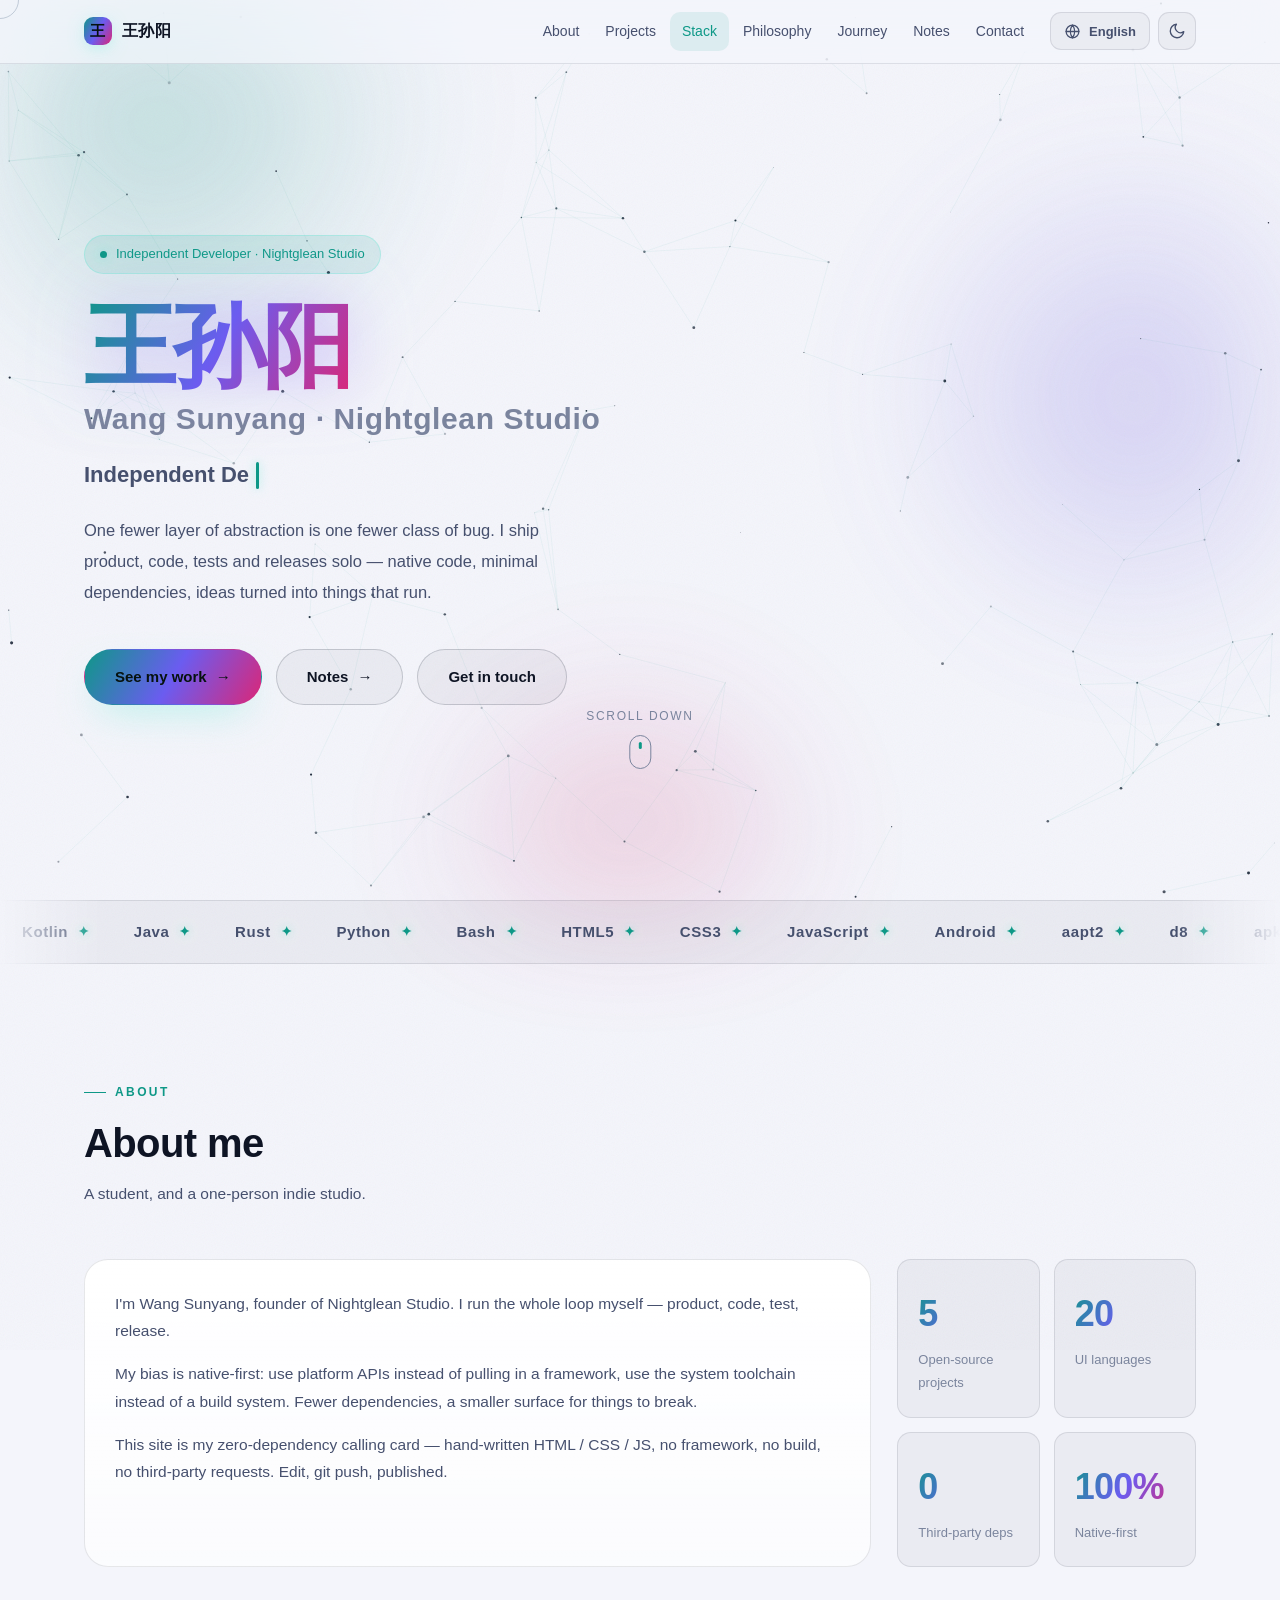
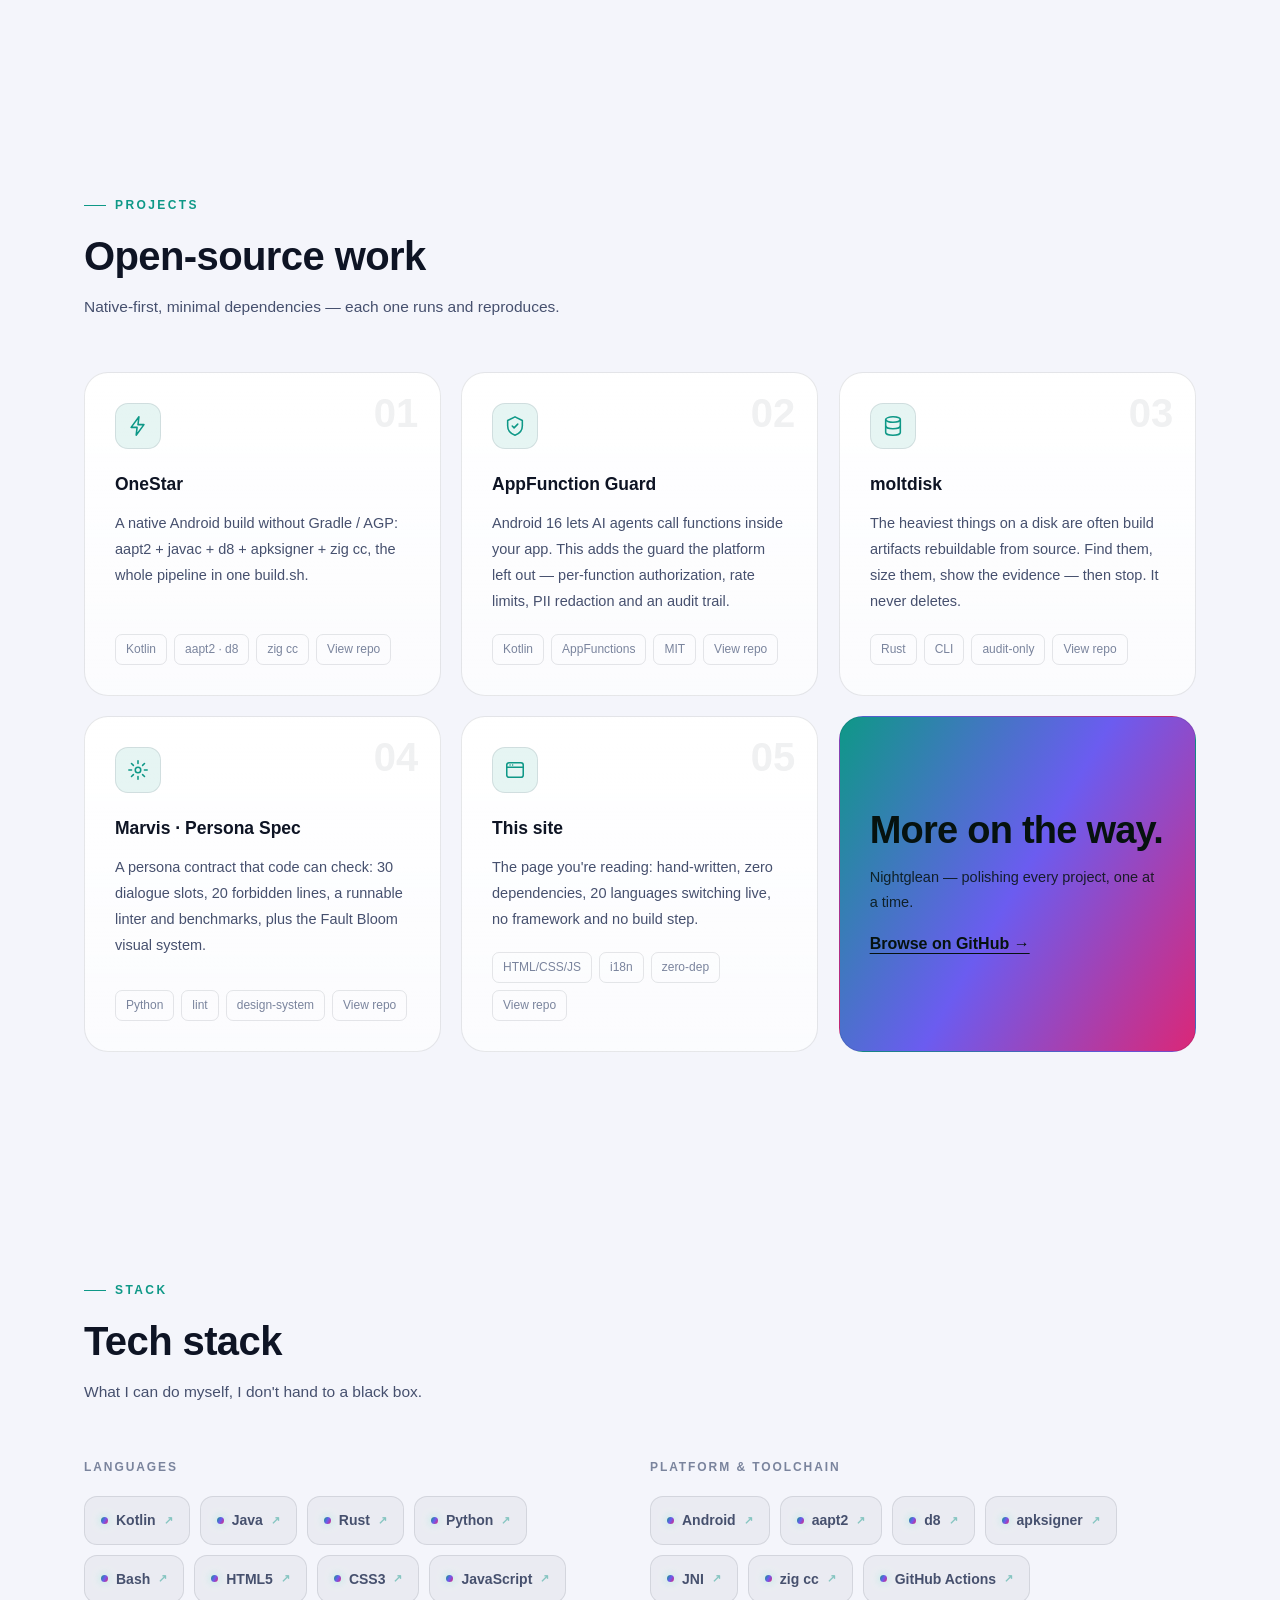
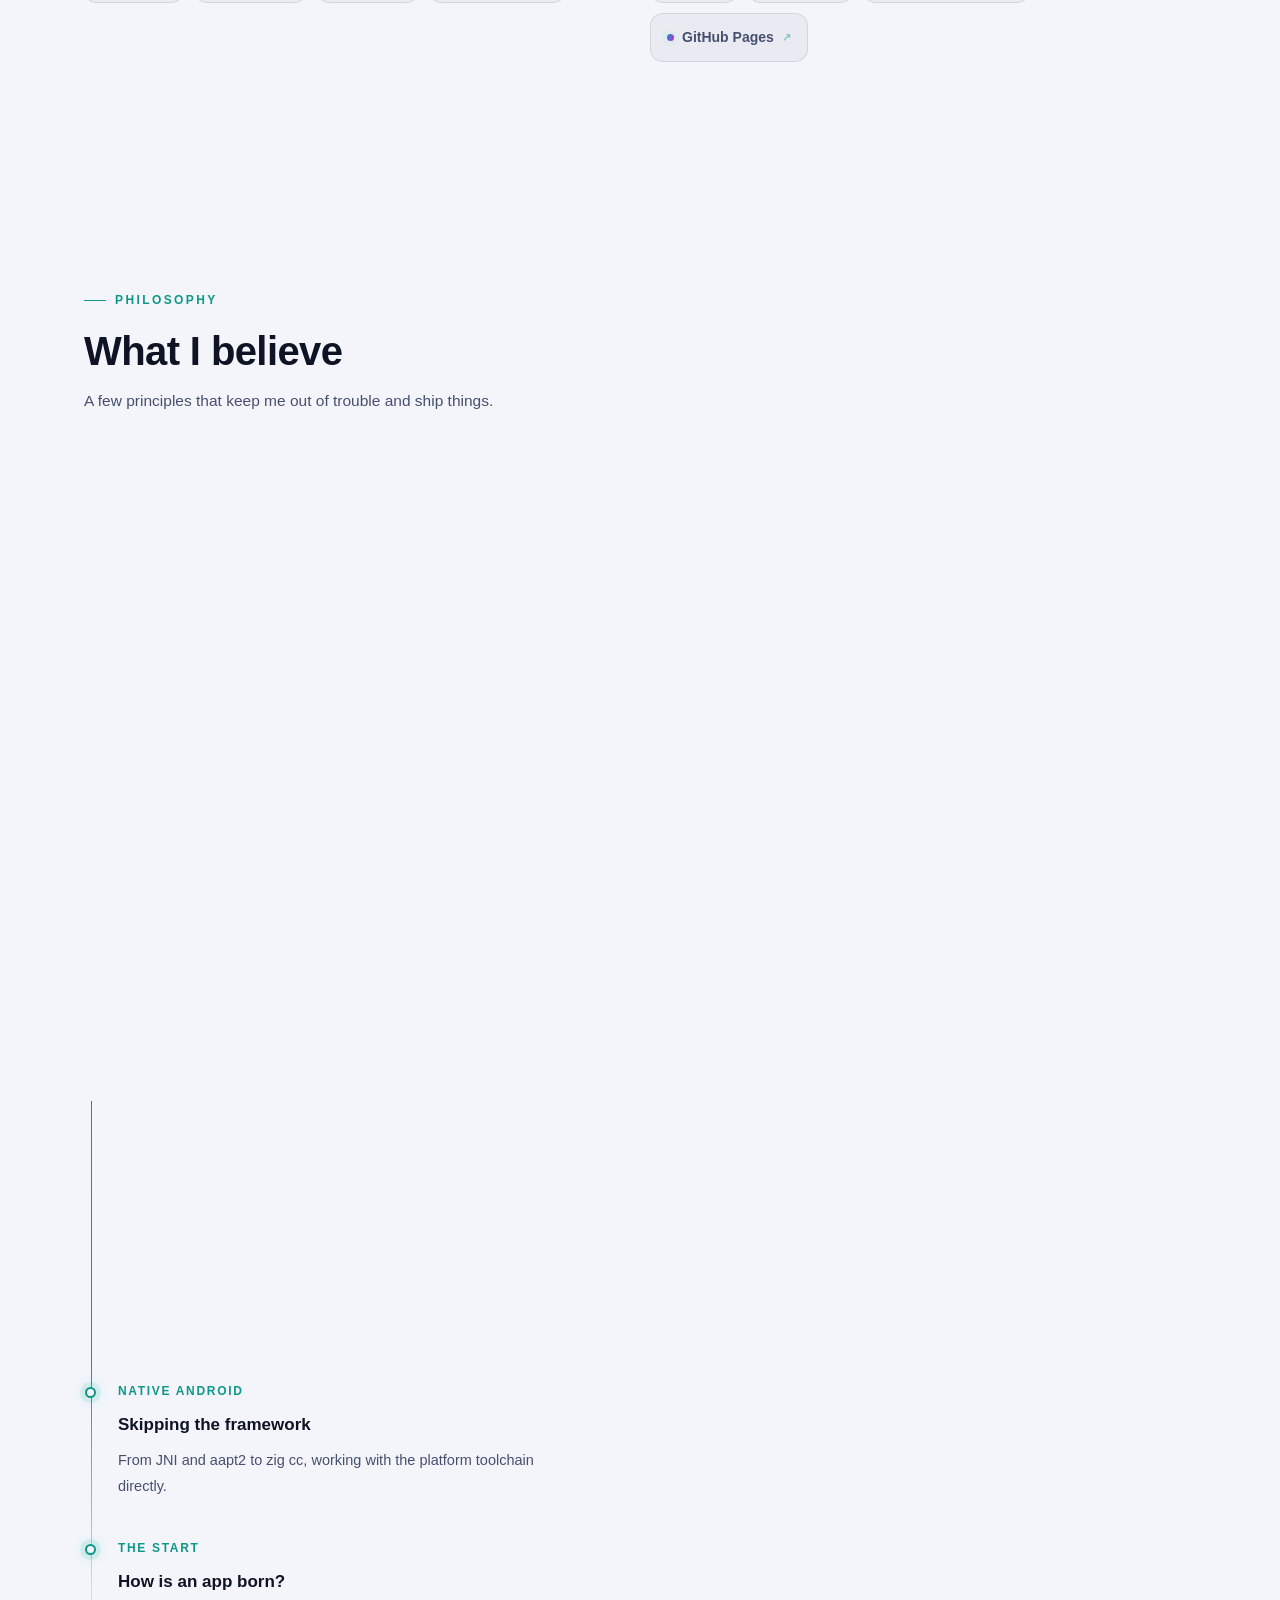
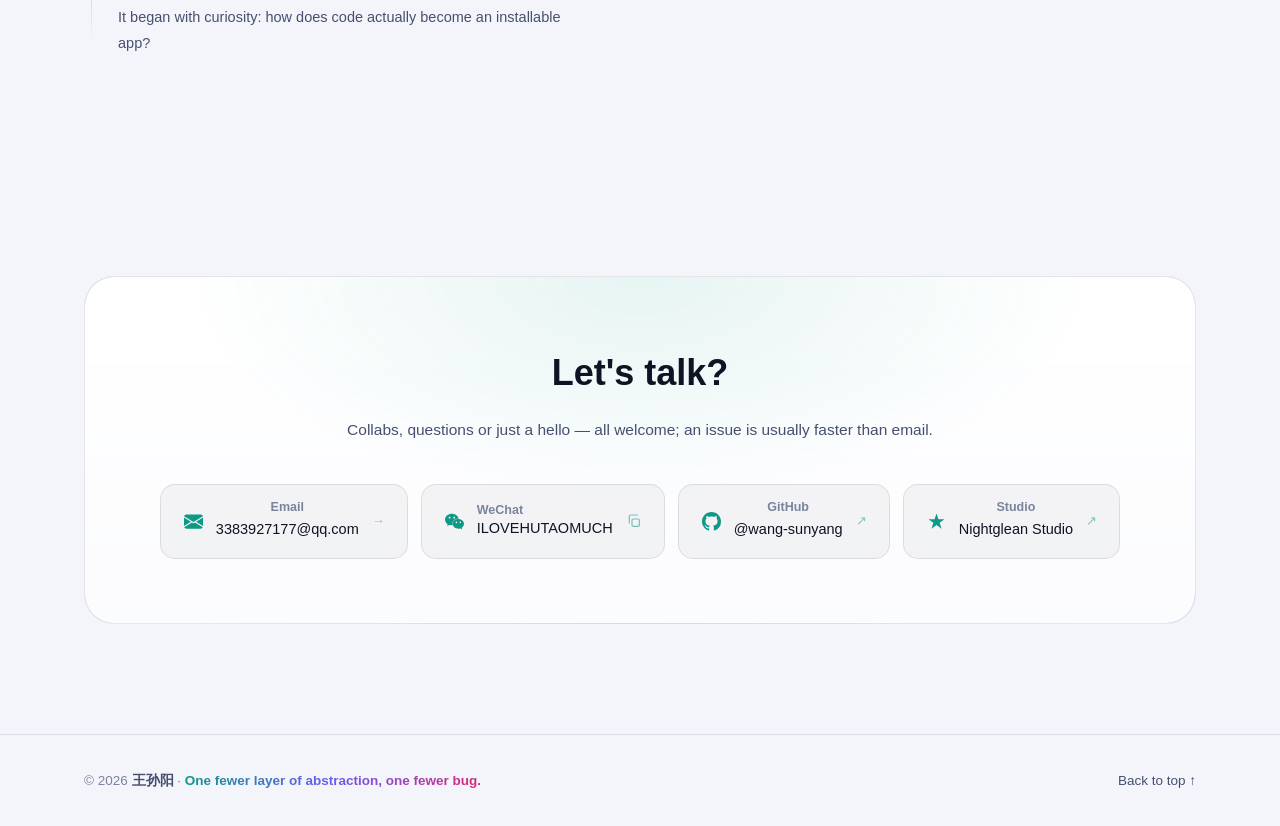
==== index.html @ ec505497 "Polish: unify favicon across pages, animate gradients, enrich contact actions" ====
<!DOCTYPE html>
<html lang="zh" data-theme="dark">
<head>
<meta charset="UTF-8">
<meta name="viewport" content="width=device-width, initial-scale=1.0">
<title>王孙阳 · Wang Sunyang — 独立开发者 · Independent Developer</title>
<meta name="description" content="王孙阳（Wang Sunyang）——独立开发者、长夜拾星工作室（Nightglean Studio）创始人。原生 Android、无 Gradle 构建链、AI Agent 权限闸门。少一层抽象，就少一类 bug。">
<link rel="canonical" href="https://wang-sunyang.github.io/">
<meta name="theme-color" content="#05060e">
<meta name="color-scheme" content="dark light">

<meta property="og:type" content="website">
<meta property="og:site_name" content="王孙阳 · Wang Sunyang">
<meta property="og:title" content="王孙阳 · Wang Sunyang — 独立开发者">
<meta property="og:description" content="原生 Android、无 Gradle 构建链、AI Agent 权限闸门。少一层抽象，就少一类 bug。">
<meta property="og:url" content="https://wang-sunyang.github.io/">
<meta property="og:locale" content="zh_CN">
<meta name="twitter:card" content="summary_large_image">
<meta name="twitter:title" content="王孙阳 · Wang Sunyang — 独立开发者">
<meta name="twitter:description" content="原生 Android、无 Gradle 构建链、AI Agent 权限闸门。少一层抽象，就少一类 bug。">

<link rel="icon" type="image/svg+xml" href="favicon.svg">
<link rel="icon" type="image/png" sizes="32x32" href="favicon-32.png">
<link rel="icon" type="image/png" sizes="16x16" href="favicon-16.png">
<link rel="apple-touch-icon" sizes="180x180" href="apple-touch-icon.png">

<script>
/* 首屏前决定主题，避免闪白/闪黑 */
(function(){var s=null;try{s=localStorage.getItem('theme');}catch(e){}var l=window.matchMedia&&window.matchMedia('(prefers-color-scheme: light)').matches;document.documentElement.setAttribute('data-theme',s||(l?'light':'dark'));})();
</script>
<style>
/* ============================================================
   NIGHTGLEAN · 长夜拾星 — Design System
   0 deps · hand-written · 20 languages
   ============================================================ */
:root{
  --bg:#05060e;
  --bg-2:#090b18;
  --surface:rgba(255,255,255,.04);
  --surface-2:rgba(255,255,255,.065);
  --line:rgba(255,255,255,.09);
  --line-strong:rgba(255,255,255,.16);

  --text:#eef1fb;
  --text-2:#a3adc9;
  --text-3:#626d8e;

  --acc1:#5eead4;
  --acc2:#a78bfa;
  --acc3:#f5c76a;
  --acc4:#f472b6;

  --acc1-soft:rgba(94,234,212,.12);
  --acc2-soft:rgba(167,139,250,.14);
  --acc3-soft:rgba(245,199,106,.12);

  --grad:linear-gradient(120deg,var(--acc1),var(--acc2) 50%,var(--acc4));
  --grad-soft:linear-gradient(120deg,rgba(94,234,212,.9),rgba(167,139,250,.9));
  --glow-1:rgba(94,234,212,.55);
  --glow-2:rgba(167,139,250,.55);

  --nav-bg:rgba(5,6,14,.6);
  --card-bg:linear-gradient(180deg,rgba(255,255,255,.05),rgba(255,255,255,.02));
  --hover:rgba(255,255,255,.08);

  --radius:24px;
  --radius-sm:14px;
  --shadow:0 30px 80px -40px rgba(0,0,0,.9);
  --ease:cubic-bezier(.22,.61,.36,1);
  --font:"Inter","SF Pro Display",-apple-system,BlinkMacSystemFont,"Segoe UI","PingFang SC","HarmonyOS Sans SC","Hiragino Sans GB","Microsoft YaHei","Noto Sans","Noto Sans Arabic","Noto Sans Thai","Noto Sans Devanagari",sans-serif;
}
:root[data-theme="light"]{
  --bg:#f4f5fb;
  --bg-2:#ffffff;
  --surface:rgba(15,23,42,.04);
  --surface-2:rgba(15,23,42,.06);
  --line:rgba(15,23,42,.10);
  --line-strong:rgba(15,23,42,.18);
  --text:#0e1424;
  --text-2:#46506e;
  --text-3:#7a849d;
  --acc1:#0e9887;
  --acc2:#6b5cf0;
  --acc3:#d98a17;
  --acc4:#db2777;
  --acc1-soft:rgba(14,152,135,.10);
  --acc2-soft:rgba(107,92,240,.10);
  --acc3-soft:rgba(217,138,23,.10);
  --nav-bg:rgba(244,245,251,.72);
  --card-bg:linear-gradient(180deg,#ffffff,rgba(255,255,255,.65));
  --hover:rgba(15,23,42,.06);
  --shadow:0 30px 60px -42px rgba(15,23,42,.35);
}

*,*::before,*::after{margin:0;padding:0;box-sizing:border-box}
html{scroll-behavior:smooth;scroll-padding-top:96px;-webkit-text-size-adjust:100%}
body{
  font-family:var(--font);
  background:var(--bg);
  color:var(--text);
  font-size:16px;line-height:1.75;
  overflow-x:hidden;
  -webkit-font-smoothing:antialiased;
  font-variant-numeric:tabular-nums;
  transition:background .4s var(--ease),color .4s var(--ease);
  min-height:100vh;
}
::selection{background:var(--acc1);color:#04110f}

/* ---------- scrollbar & micro-interactions ---------- */
html{scrollbar-width:thin;scrollbar-color:var(--line-strong) transparent}
::-webkit-scrollbar{width:10px;height:10px}
::-webkit-scrollbar-track{background:transparent}
::-webkit-scrollbar-thumb{background:var(--line-strong);border-radius:8px;border:2.5px solid var(--bg)}
::-webkit-scrollbar-thumb:hover{background:var(--acc1)}
.btn:active,.link-item:active,.tool-btn:active{transform:scale(.96)}
@keyframes gradHue{0%{filter:drop-shadow(0 0 30px var(--glow-2)) hue-rotate(0deg)}100%{filter:drop-shadow(0 0 30px var(--glow-2)) hue-rotate(360deg)}}
@keyframes gradHuePlain{0%{filter:hue-rotate(0deg)}100%{filter:hue-rotate(360deg)}}

/* ---------- layered background ---------- */
#aurora{position:fixed;inset:0;z-index:0;pointer-events:none;overflow:hidden;filter:blur(70px) saturate(130%)}
#aurora i{position:absolute;border-radius:50%;opacity:.55;mix-blend-mode:screen;will-change:transform}
#aurora i:nth-child(1){width:52vw;height:52vw;left:-14vw;top:-18vw;background:radial-gradient(circle,var(--acc1) 0%,transparent 62%);animation:drift1 26s var(--ease) infinite alternate}
#aurora i:nth-child(2){width:46vw;height:46vw;right:-12vw;top:8vw;background:radial-gradient(circle,var(--acc2) 0%,transparent 62%);animation:drift2 32s var(--ease) infinite alternate}
#aurora i:nth-child(3){width:38vw;height:38vw;left:30vw;bottom:-16vw;background:radial-gradient(circle,var(--acc4) 0%,transparent 60%);animation:drift3 38s var(--ease) infinite alternate}
@keyframes drift1{to{transform:translate(8vw,6vh) scale(1.15)}}
@keyframes drift2{to{transform:translate(-9vw,10vh) scale(1.08)}}
@keyframes drift3{to{transform:translate(6vw,-8vh) scale(1.2)}}
:root[data-theme="light"] #aurora{filter:blur(70px) saturate(90%);opacity:.7}
:root[data-theme="light"] #aurora i{mix-blend-mode:multiply;opacity:.4}

#stars{position:fixed;inset:0;z-index:1;pointer-events:none}

#grain{position:fixed;inset:-50%;z-index:2;pointer-events:none;opacity:.05;
  background-image:url("data:image/svg+xml,%3Csvg xmlns='http://www.w3.org/2000/svg' width='160' height='160'%3E%3Cfilter id='n'%3E%3CfeTurbulence type='fractalNoise' baseFrequency='0.9' numOctaves='2'/%3E%3C/filter%3E%3Crect width='100%25' height='100%25' filter='url(%23n)'/%3E%3C/svg%3E");
  animation:grain 8s steps(6) infinite}
@keyframes grain{0%,100%{transform:translate(0,0)}20%{transform:translate(-3%,2%)}40%{transform:translate(2%,-3%)}60%{transform:translate(-2%,-2%)}80%{transform:translate(3%,3%)}}

/* ---------- cursor ---------- */
#cdot,#cring{position:fixed;top:-100px;left:-100px;z-index:9999;pointer-events:none;border-radius:50%;transform:translate(-50%,-50%)}
#cdot{width:6px;height:6px;background:var(--acc1);box-shadow:0 0 12px var(--glow-1);mix-blend-mode:difference}
#cring{width:38px;height:38px;border:1.5px solid rgba(148,163,184,.5);transition:width .25s var(--ease),height .25s var(--ease),border-color .25s var(--ease),background .25s var(--ease)}
#cring.hot{width:64px;height:64px;border-color:var(--acc1);background:var(--acc1-soft)}
@media (hover:none),(pointer:coarse){#cdot,#cring{display:none}}
body.cursor-on{cursor:none}
body.cursor-on a,body.cursor-on button,body.cursor-on [data-tilt]{cursor:none}

/* ---------- skip / progress ---------- */
.skip{position:fixed;left:-9999px;top:0;z-index:200;background:var(--acc1);color:#04110f;padding:10px 18px;font-weight:700;text-decoration:none;border-radius:0 0 12px 0}
.skip:focus{left:0}
#progress{position:fixed;top:0;left:0;height:2px;width:0;z-index:120;background:var(--grad);box-shadow:0 0 14px var(--glow-1)}
a:focus-visible,button:focus-visible,[tabindex]:focus-visible{outline:2px solid var(--acc1);outline-offset:3px;border-radius:8px}
.sr-only{position:absolute;width:1px;height:1px;padding:0;margin:-1px;overflow:hidden;clip:rect(0,0,0,0);white-space:nowrap;border:0}

/* ---------- nav ---------- */
.site-nav{position:fixed;top:0;left:0;right:0;z-index:100;background:var(--nav-bg);backdrop-filter:blur(20px) saturate(150%);-webkit-backdrop-filter:blur(20px) saturate(150%);border-bottom:1px solid var(--line);transition:background .4s var(--ease),border-color .4s var(--ease),box-shadow .4s var(--ease)}
.site-nav.scrolled{box-shadow:0 12px 34px -24px rgba(0,0,0,.6);border-bottom-color:var(--line-strong)}
.nav-inner{max-width:1160px;margin:0 auto;padding:12px 24px;display:flex;align-items:center;gap:14px}
.logo{font-weight:800;font-size:16px;letter-spacing:.02em;text-decoration:none;display:inline-flex;align-items:center;gap:10px;color:var(--text);flex-shrink:0}
.logo .lg-mark{width:28px;height:28px;border-radius:9px;display:grid;place-items:center;font-size:15px;font-weight:800;color:#04110f;background:var(--grad);box-shadow:0 4px 18px -4px var(--glow-1);position:relative;overflow:hidden;animation:gradHuePlain 9s linear infinite}
.logo .lg-mark::after{content:"";position:absolute;inset:0;background:linear-gradient(120deg,transparent 30%,rgba(255,255,255,.7) 50%,transparent 70%);transform:translateX(-100%);animation:shine 4s var(--ease) infinite}
@keyframes shine{0%,60%{transform:translateX(-100%)}100%{transform:translateX(100%)}}
.nav-links{display:flex;gap:2px;margin-left:auto;overflow-x:auto;scrollbar-width:none}
.nav-links::-webkit-scrollbar{display:none}
.nav-links a{color:var(--text-2);text-decoration:none;font-size:14px;padding:7px 12px;border-radius:10px;white-space:nowrap;transition:color .25s var(--ease),background .25s var(--ease)}
.nav-links a:hover{color:var(--text);background:var(--hover)}
.nav-links a.active{color:var(--acc1);background:var(--acc1-soft)}
.nav-tools{display:flex;align-items:center;gap:8px;flex-shrink:0}
.tool-btn{width:38px;height:38px;display:grid;place-items:center;background:var(--surface);border:1px solid var(--line);border-radius:11px;color:var(--text-2);cursor:pointer;transition:color .25s var(--ease),border-color .25s var(--ease),background .25s var(--ease),transform .25s var(--ease)}
.tool-btn:hover{color:var(--acc1);border-color:var(--acc1);background:var(--acc1-soft);transform:translateY(-1px)}
.tool-btn svg{width:18px;height:18px;fill:none;stroke:currentColor;stroke-width:1.8;stroke-linecap:round;stroke-linejoin:round}
:root[data-theme="dark"] .i-moon{display:none}
:root[data-theme="light"] .i-sun{display:none}

/* mobile menu */
.burger-btn{display:none}
.menu-overlay{position:fixed;inset:0;z-index:140;background:rgba(4,5,12,.55);backdrop-filter:blur(4px);-webkit-backdrop-filter:blur(4px);opacity:0;visibility:hidden;transition:opacity .3s var(--ease),visibility .3s}
.menu-overlay.open{opacity:1;visibility:visible}
.mobile-menu{position:fixed;top:0;right:0;bottom:0;z-index:145;width:min(320px,86vw);background:var(--bg-2);border-left:1px solid var(--line);padding:18px 16px;display:flex;flex-direction:column;transform:translateX(105%);transition:transform .35s var(--ease);overflow-y:auto;overscroll-behavior:contain}
.mobile-menu.open{transform:none}
.mm-head{display:flex;align-items:center;justify-content:space-between;margin-bottom:14px;padding:0 4px}
.mm-close{background:none;border:none;color:var(--text-3);cursor:pointer;width:34px;height:34px;display:grid;place-items:center;border-radius:10px;font-size:16px}
.mm-close:hover{color:var(--text);background:var(--hover)}
.mm-links{display:flex;flex-direction:column;gap:3px}
.mm-links a{color:var(--text-2);text-decoration:none;font-size:16px;font-weight:600;padding:13px 16px;border-radius:13px;transition:color .2s var(--ease),background .2s var(--ease)}
.mm-links a:hover{color:var(--text);background:var(--hover)}
.mm-links a.notes-link{color:var(--acc1);background:var(--acc1-soft);display:flex;align-items:center;justify-content:space-between}
.mm-links a.notes-link::after{content:"→"}
.mm-foot{margin-top:auto;padding:16px 4px 0;border-top:1px solid var(--line);color:var(--text-3);font-size:12.5px}
[dir="rtl"] .mobile-menu{border-left:none;border-right:1px solid var(--line)}
[dir="rtl"] .mm-head{flex-direction:row-reverse}
[dir="rtl"] .mm-links a.notes-link::after{content:"←"}

/* language switcher */
.lang-btn{width:auto;padding:0 13px;gap:8px;display:flex;align-items:center;font-family:inherit;font-size:13px;font-weight:600}
.lang-btn svg{width:17px;height:17px}
#langPanel{position:fixed;z-index:150;width:min(420px,calc(100vw - 32px));max-height:70vh;overflow:hidden;background:var(--bg-2);border:1px solid var(--line);border-radius:20px;box-shadow:var(--shadow);opacity:0;visibility:hidden;transform:translateY(12px) scale(.98);transform-origin:top right;transition:opacity .28s var(--ease),transform .28s var(--ease),visibility .28s}
#langPanel.open{opacity:1;visibility:visible;transform:none}
.lang-head{display:flex;align-items:center;justify-content:space-between;padding:16px 18px 12px;border-bottom:1px solid var(--line)}
.lang-head b{font-size:14px;font-weight:700}
.lang-close{background:none;border:none;color:var(--text-3);cursor:pointer;width:28px;height:28px;display:grid;place-items:center;border-radius:8px}
.lang-close:hover{color:var(--text);background:var(--hover)}
.lang-list{overflow-y:auto;max-height:calc(70vh - 60px);padding:8px}
.lang-list button{width:100%;display:flex;align-items:center;gap:12px;background:none;border:none;color:var(--text-2);font-family:inherit;font-size:14px;padding:11px 12px;border-radius:12px;cursor:pointer;text-align:start;transition:background .2s,color .2s}
.lang-list button:hover{background:var(--hover);color:var(--text)}
.lang-list button.active{background:var(--acc1-soft);color:var(--acc1)}
.lang-list .lg-dot{width:10px;height:10px;border-radius:50%;background:var(--grad);box-shadow:0 0 8px var(--glow-1);flex:none}
.lang-list .lg-native{font-weight:600}
.lang-list .lg-sub{font-size:12px;color:var(--text-3)}
.lang-list button .chk{margin-inline-start:auto;color:var(--acc1);opacity:0}
.lang-list button.active .chk{opacity:1}

/* ---------- layout ---------- */
main{position:relative;z-index:5}
.wrap{max-width:1160px;margin:0 auto;padding:0 24px}
section{padding:110px 0;position:relative}
.sec-head{max-width:680px;margin-bottom:52px}
.sec-tag{display:inline-flex;align-items:center;gap:9px;font-size:12px;font-weight:700;letter-spacing:.2em;text-transform:uppercase;color:var(--acc1);margin-bottom:16px}
.sec-tag::before{content:"";width:22px;height:1px;background:var(--acc1)}
.sec-head h2{font-size:clamp(28px,3.6vw,40px);line-height:1.22;letter-spacing:-.015em;margin-bottom:12px;font-weight:800}
.sec-head p{color:var(--text-2);font-size:15.5px;max-width:56ch}

/* ---------- hero ---------- */
.hero{min-height:100vh;min-height:100svh;display:flex;align-items:center;padding:130px 0 90px}
.hero-inner{position:relative;width:100%}
.chip{display:inline-flex;align-items:center;gap:9px;font-size:13px;color:var(--acc1);background:var(--acc1-soft);border:1px solid rgba(94,234,212,.3);padding:7px 15px;border-radius:999px;margin-bottom:26px}
.chip .dot{width:7px;height:7px;border-radius:50%;background:var(--acc1);box-shadow:0 0 12px var(--glow-1);animation:pulse 2.4s infinite}
@keyframes pulse{0%,100%{opacity:1;transform:scale(1)}50%{opacity:.35;transform:scale(.8)}}
h1{font-size:clamp(46px,8.6vw,92px);line-height:1.02;letter-spacing:-.03em;font-weight:800;margin-bottom:22px}
h1 .glyph{background:var(--grad);-webkit-background-clip:text;background-clip:text;color:transparent;filter:drop-shadow(0 0 30px var(--glow-2));animation:gradHue 11s linear infinite}
h1 .latin{display:block;font-size:clamp(20px,3vw,30px);letter-spacing:.02em;font-weight:700;color:var(--text-3);margin-top:10px}
.type-line{min-height:32px;font-size:clamp(17px,2.4vw,22px);color:var(--text-2);font-weight:600;margin-bottom:20px;display:flex;align-items:center;gap:4px}
.type-line .caret{display:inline-block;width:3px;height:1.2em;background:var(--acc1);margin-left:3px;animation:blink 1s steps(1) infinite;border-radius:2px;box-shadow:0 0 10px var(--glow-1)}
@keyframes blink{50%{opacity:0}}
.lead{font-size:16.5px;color:var(--text-2);max-width:52ch;line-height:1.9;margin-bottom:40px}
.lead strong{color:var(--text);font-weight:650}
.btns{display:flex;gap:14px;flex-wrap:wrap}
.btn{display:inline-flex;align-items:center;gap:9px;padding:14px 30px;border-radius:999px;font-size:15px;font-weight:650;text-decoration:none;border:1px solid transparent;position:relative;overflow:hidden;transition:transform .25s var(--ease),box-shadow .25s var(--ease),border-color .25s var(--ease)}
.btn .arrow{transition:transform .25s var(--ease)}
.btn:hover .arrow{transform:translateX(4px)}
.btn.primary{background:var(--grad);color:#06120f;box-shadow:0 16px 40px -16px var(--glow-1);animation:gradHuePlain 6s linear infinite}
.btn.primary::after{content:"";position:absolute;inset:0;background:linear-gradient(120deg,transparent 30%,rgba(255,255,255,.55) 50%,transparent 70%);transform:translateX(-120%);transition:transform .6s var(--ease)}
.btn.primary:hover::after{transform:translateX(120%)}
.btn.primary:hover{transform:translateY(-2px);box-shadow:0 22px 50px -16px var(--glow-1)}
.btn.ghost{color:var(--text);background:var(--surface);border-color:var(--line-strong)}
.btn.ghost:hover{transform:translateY(-2px);border-color:var(--acc1);background:var(--acc1-soft)}
.scroll-hint{position:absolute;left:50%;bottom:-64px;transform:translateX(-50%);display:flex;flex-direction:column;align-items:center;gap:8px;color:var(--text-3);font-size:12px;letter-spacing:.14em;text-transform:uppercase}
.scroll-hint .mouse{width:22px;height:34px;border:1.5px solid var(--text-3);border-radius:12px;position:relative}
.scroll-hint .mouse::after{content:"";position:absolute;left:50%;top:6px;width:3px;height:7px;background:var(--acc1);border-radius:3px;transform:translateX(-50%);animation:wheel 1.8s infinite}
@keyframes wheel{0%{opacity:1;transform:translate(-50%,0)}100%{opacity:0;transform:translate(-50%,12px)}}

/* ---------- marquee ---------- */
.marquee{position:relative;z-index:5;border-top:1px solid var(--line);border-bottom:1px solid var(--line);background:var(--surface);overflow:hidden;padding:18px 0;-webkit-mask-image:linear-gradient(90deg,transparent,#000 8%,#000 92%,transparent);mask-image:linear-gradient(90deg,transparent,#000 8%,#000 92%,transparent)}
.marquee-track{display:flex;gap:0;width:max-content;animation:scrollX 30s linear infinite}
.marquee:hover .marquee-track{animation-play-state:paused}
.marquee-track span{display:inline-flex;align-items:center;gap:10px;padding:0 22px;font-size:15px;font-weight:650;color:var(--text-2);white-space:nowrap;letter-spacing:.04em}
.marquee-track span::after{content:"✦";color:var(--acc1);font-size:13px;text-shadow:0 0 10px var(--glow-1)}
@keyframes scrollX{to{transform:translateX(-50%)}}

/* ---------- cards ---------- */
.card{background:var(--card-bg);border:1px solid var(--line);border-radius:var(--radius);padding:30px;position:relative;transition:transform .3s var(--ease),border-color .3s var(--ease),box-shadow .3s var(--ease)}
.glow-card{position:relative}
.glow-card::before{content:"";position:absolute;inset:-1px;border-radius:inherit;padding:1px;background:conic-gradient(from var(--a,0deg),transparent 0deg,var(--acc1) 60deg,transparent 120deg,var(--acc2) 200deg,transparent 280deg);-webkit-mask:linear-gradient(#000 0 0) content-box,linear-gradient(#000 0 0);-webkit-mask-composite:xor;mask-composite:exclude;opacity:0;transition:opacity .4s var(--ease)}
.glow-card:hover::before{opacity:1;animation:spinborder 3.5s linear infinite}
@property --a{syntax:"<angle>";initial-value:0deg;inherits:false}
@keyframes spinborder{to{--a:360deg}}

/* about */
.about-grid{display:grid;grid-template-columns:1.45fr .55fr;gap:26px;align-items:stretch}
.about-text p{color:var(--text-2);margin-bottom:16px;font-size:15.5px}
.about-text p:last-child{margin-bottom:0}
.about-text strong{color:var(--text);font-weight:650}
.stats{display:grid;grid-template-columns:1fr 1fr;gap:14px}
.stat{background:var(--surface);border:1px solid var(--line);border-radius:var(--radius-sm);padding:22px 20px;display:flex;flex-direction:column;gap:4px;position:relative;overflow:hidden}
.stat::after{content:"";position:absolute;inset:0;background:radial-gradient(160px 90px at 50% 0%,var(--acc1-soft),transparent 70%);opacity:0;transition:opacity .3s}
.stat:hover::after{opacity:1}
.stat b{font-size:clamp(26px,3vw,36px);font-weight:800;letter-spacing:-.02em;background:var(--grad);-webkit-background-clip:text;background-clip:text;color:transparent;animation:gradHuePlain 7s linear infinite}
.stat span{font-size:13px;color:var(--text-3)}

/* projects */
.projects{display:grid;grid-template-columns:repeat(3,1fr);gap:20px}
.proj{display:flex;flex-direction:column;text-decoration:none;color:inherit;position:relative;overflow:hidden;transform-style:preserve-3d;will-change:transform}
.proj .idx{position:absolute;top:20px;right:22px;font-size:40px;font-weight:800;color:var(--text);opacity:.06;line-height:1;font-variant-numeric:tabular-nums}
.proj .ico{width:46px;height:46px;border-radius:13px;display:grid;place-items:center;margin-bottom:20px;background:var(--acc1-soft);border:1px solid var(--line);color:var(--acc1)}
.proj .ico svg{width:22px;height:22px;fill:none;stroke:currentColor;stroke-width:1.7;stroke-linecap:round;stroke-linejoin:round}
.proj h3{font-size:17.5px;font-weight:750;margin-bottom:10px;display:flex;align-items:center;gap:8px}
.proj h3 .go{font-size:13px;color:var(--acc1);opacity:0;transform:translateX(-5px);transition:.25s var(--ease);font-weight:700}
.proj:hover h3 .go{opacity:1;transform:translateX(0)}
.proj p{font-size:14.5px;color:var(--text-2);line-height:1.8;flex:1;margin-bottom:20px}
.proj .meta{display:flex;flex-wrap:wrap;gap:7px}
.proj .meta span{font-size:12px;color:var(--text-3);border:1px solid var(--line);padding:4px 10px;border-radius:7px}
.proj .glare{position:absolute;inset:0;pointer-events:none;background:radial-gradient(320px 200px at var(--gx,50%) var(--gy,0%),rgba(255,255,255,.12),transparent 60%);opacity:0;transition:opacity .3s}
.proj:hover .glare{opacity:1}

/* stack */
.stack-wrap{display:grid;grid-template-columns:1fr 1fr;gap:20px}
.stack-group .k{font-size:12px;font-weight:700;letter-spacing:.16em;text-transform:uppercase;color:var(--text-3);margin-bottom:18px}
.stack-tags{display:flex;flex-wrap:wrap;gap:10px}
.stack-tags a{display:inline-flex;align-items:center;gap:8px;padding:11px 16px;border-radius:13px;background:var(--surface);border:1px solid var(--line);font-size:14px;font-weight:600;color:var(--text-2);text-decoration:none;transition:transform .22s var(--ease),border-color .22s,color .22s,background .22s}
.stack-tags a:hover{transform:translateY(-3px);border-color:var(--acc1);color:var(--text);background:var(--acc1-soft)}
.stack-tags a::before{content:"";width:7px;height:7px;border-radius:50%;background:var(--grad);box-shadow:0 0 8px var(--glow-1);flex:none}
.stack-tags a::after{content:"↗";font-size:11px;line-height:1;opacity:.45;color:var(--acc1);transition:opacity .22s var(--ease),transform .22s var(--ease)}
.stack-tags a:hover::after{opacity:1;transform:translate(1px,-1px)}
[dir="rtl"] .stack-tags a::after{transform:scaleX(-1)}
[dir="rtl"] .stack-tags a:hover::after{transform:scaleX(-1) translate(1px,-1px)}

/* philosophy */
.phil{display:grid;grid-template-columns:repeat(4,1fr);gap:18px}
.phil-item{padding:28px 24px}
.phil-item .n{font-size:12px;font-weight:800;letter-spacing:.14em;color:var(--acc1);opacity:.6;margin-bottom:14px;font-variant-numeric:tabular-nums}
.phil-item h3{font-size:16px;font-weight:750;margin-bottom:10px;line-height:1.4}
.phil-item p{font-size:14px;color:var(--text-2);line-height:1.75}

/* journey */
.timeline{position:relative;padding-left:34px;max-width:820px}
.timeline::before{content:"";position:absolute;left:7px;top:8px;bottom:8px;width:1px;background:linear-gradient(180deg,var(--acc1),var(--acc2),transparent)}
.tl-item{position:relative;padding-bottom:38px}
.tl-item:last-child{padding-bottom:0}
.tl-item::before{content:"";position:absolute;left:-33px;top:6px;width:11px;height:11px;border-radius:50%;background:var(--bg);border:2px solid var(--acc1);box-shadow:0 0 0 5px var(--acc1-soft),0 0 16px var(--glow-1)}
.tl-item time{font-size:12px;font-weight:800;letter-spacing:.14em;text-transform:uppercase;color:var(--acc1);display:block;margin-bottom:8px}
.tl-item h4{font-size:17px;font-weight:750;margin-bottom:8px}
.tl-item p{font-size:14.5px;color:var(--text-2);line-height:1.8;max-width:58ch}

/* contact */
.contact-card{background:radial-gradient(640px 320px at 50% 0%,var(--acc1-soft),transparent 70%),var(--card-bg);border:1px solid var(--line);border-radius:30px;padding:64px 44px;text-align:center;position:relative;overflow:hidden}
.contact-card::before{content:"";position:absolute;inset:-1px;border-radius:inherit;padding:1px;background:linear-gradient(120deg,var(--acc1),transparent 40%,var(--acc2));-webkit-mask:linear-gradient(#000 0 0) content-box,linear-gradient(#000 0 0);-webkit-mask-composite:xor;mask-composite:exclude;opacity:.5}
.contact-card h2{font-size:clamp(26px,3.4vw,36px);margin-bottom:12px}
.contact-card>p{color:var(--text-2);margin-bottom:40px;font-size:15.5px}
.links{display:flex;gap:13px;justify-content:center;flex-wrap:wrap}
.link-item{display:inline-flex;align-items:center;gap:11px;text-decoration:none;color:var(--text);background:var(--surface);border:1px solid var(--line);border-radius:15px;padding:15px 22px;transition:transform .25s var(--ease),border-color .25s,background .25s}
.link-item:hover{transform:translateY(-3px);border-color:var(--acc1);background:var(--acc1-soft)}
.link-item .ico-s{display:grid;place-items:center;flex:none;width:22px;height:22px;color:var(--acc1)}
.link-item .ico-s svg{width:19px;height:19px;fill:currentColor;stroke:none}
button.link-item{font-family:inherit;font-size:inherit;cursor:pointer;text-align:left}
.link-item b{font-size:12.5px;font-weight:650;color:var(--text-3);display:block;line-height:1.2}
.link-item span.t{font-size:14.5px;line-height:1.4}
.link-item.copied{border-color:var(--acc1);background:var(--acc1-soft)}
.link-item{position:relative}
.link-item::after{font-size:13px;color:var(--acc1);opacity:.5;transition:opacity .22s var(--ease),transform .22s var(--ease);margin-inline-start:2px;flex:none}
.link-item:hover::after{opacity:1}
a.link-item[href^="mailto:"]::after{content:"→"}
a.link-item[target="_blank"]::after{content:"↗"}
a.link-item:hover::after{transform:translate(1px,-1px)}
.link-item .cp{display:grid;place-items:center;flex:none;color:var(--acc1);opacity:.55;transition:opacity .22s var(--ease),transform .22s var(--ease);margin-inline-start:2px}
.link-item:hover .cp{opacity:1}
.link-item .cp svg{width:16px;height:16px;fill:none;stroke:currentColor;stroke-width:1.8;stroke-linecap:round;stroke-linejoin:round}

/* footer */
footer{position:relative;z-index:5;border-top:1px solid var(--line);padding:34px 0;font-size:13.5px;color:var(--text-3)}
.foot-inner{display:flex;justify-content:space-between;align-items:center;gap:16px;flex-wrap:wrap}
footer b{color:var(--text-2);font-weight:650}
footer a{color:var(--text-2);text-decoration:none}
footer a:hover{color:var(--acc1)}
.motto{background:var(--grad);-webkit-background-clip:text;background-clip:text;color:transparent;font-weight:700;animation:gradHuePlain 9s linear infinite}

/* back to top */
#toTop{position:fixed;right:22px;bottom:22px;z-index:90;width:46px;height:46px;border-radius:14px;background:var(--bg-2);border:1px solid var(--line);color:var(--text-2);cursor:pointer;display:grid;place-items:center;box-shadow:var(--shadow);opacity:0;visibility:hidden;transform:translateY(10px);transition:.3s var(--ease)}
#toTop.show{opacity:1;visibility:visible;transform:none}
#toTop:hover{color:var(--acc1);border-color:var(--acc1)}

/* toast */
#toast{position:fixed;left:50%;bottom:30px;transform:translate(-50%,16px);z-index:300;display:flex;align-items:center;gap:10px;background:var(--bg-2);border:1px solid var(--line-strong);color:var(--text);padding:12px 20px;border-radius:14px;font-size:14px;font-weight:600;box-shadow:var(--shadow);opacity:0;visibility:hidden;transition:opacity .32s var(--ease),transform .32s var(--ease),visibility .32s;pointer-events:none;max-width:min(90vw,420px)}
#toast.show{opacity:1;visibility:visible;transform:translate(-50%,0)}
#toast .tick{color:var(--acc1);display:grid;place-items:center;flex:none}
#toast .tick svg{width:18px;height:18px;fill:none;stroke:currentColor;stroke-width:2.2;stroke-linecap:round;stroke-linejoin:round}
#toTop svg{width:20px;height:20px;fill:none;stroke:currentColor;stroke-width:2;stroke-linecap:round;stroke-linejoin:round}

/* reveal */
.js .reveal{opacity:0;transform:translateY(24px);filter:blur(6px);transition:opacity .7s var(--ease),transform .7s var(--ease),filter .7s var(--ease)}
.js .reveal.in{opacity:1;transform:none;filter:none}

/* RTL */
[dir="rtl"] .nav-links{margin-left:0;margin-right:auto}
[dir="rtl"] .sec-tag::before{order:2}
[dir="rtl"] .timeline{padding-left:0;padding-right:34px}
[dir="rtl"] .timeline::before{left:auto;right:7px}
[dir="rtl"] .tl-item::before{left:auto;right:-33px}
[dir="rtl"] .proj .idx{right:auto;left:22px}
[dir="rtl"] .btn .arrow{transform:rotate(180deg)}
[dir="rtl"] .btn:hover .arrow{transform:rotate(180deg) translateX(-4px)}

/* responsive */
@media (max-width:980px){
  .about-grid{grid-template-columns:1fr}
  .projects{grid-template-columns:1fr 1fr}
  .phil{grid-template-columns:1fr 1fr}
  .stack-wrap{grid-template-columns:1fr}
}
@media (max-width:860px){
  .nav-links{display:none}
  .burger-btn{display:grid}
}
@media (max-width:680px){
  .wrap{padding:0 18px}
  section{padding:80px 0}
  .hero{padding:112px 0 76px;min-height:auto}
  h1{font-size:clamp(40px,12vw,56px)}
  .projects{grid-template-columns:1fr}
  .phil{grid-template-columns:1fr}
  .contact-card{padding:48px 22px;border-radius:22px}
  .links{flex-direction:column}
  .link-item{width:100%;justify-content:center}
  .scroll-hint{display:none}
  .nav-inner{padding:10px 16px}
  .btns{width:100%}
  .btns .btn{flex:1 1 auto;justify-content:center}
  #langPanel{left:12px;right:12px;width:auto;top:auto;bottom:calc(12px + env(safe-area-inset-bottom,0px));max-height:520px;max-height:min(74dvh,520px);transform-origin:bottom center;transform:translateY(20px) scale(.98)}
  .lang-list{max-height:460px;max-height:calc(min(74dvh,520px) - 60px);-webkit-overflow-scrolling:touch}
}
@media (prefers-reduced-motion:reduce){
  html{scroll-behavior:auto}
  *,*::before,*::after{animation-duration:.01ms !important;animation-iteration-count:1 !important;transition-duration:.01ms !important}
  .js .reveal{opacity:1;transform:none;filter:none}
  #aurora i,.marquee-track,.ring{animation:none}
  #grain{display:none}
}
</style>
</head>

<body>
<a class="skip" href="#main" data-i18n="skip">跳到主要内容</a>
<div id="progress" aria-hidden="true"></div>

<div id="aurora" aria-hidden="true"><i></i><i></i><i></i></div>
<canvas id="stars" aria-hidden="true"></canvas>
<div id="grain" aria-hidden="true"></div>
<div id="cdot" aria-hidden="true"></div>
<div id="cring" aria-hidden="true"></div>
<div id="toast" role="status" aria-live="polite"></div>

<nav class="site-nav" aria-label="主导航">
  <div class="nav-inner">
    <a class="logo" href="#top"><span class="lg-mark">王</span><span>王孙阳</span></a>
    <div class="nav-links">
      <a href="#about" data-i18n="nav.about">关于</a>
      <a href="#projects" data-i18n="nav.projects">作品</a>
      <a href="#stack" data-i18n="nav.stack">技术栈</a>
      <a href="#philosophy" data-i18n="nav.phil">理念</a>
      <a href="#journey" data-i18n="nav.journey">轨迹</a>
      <a href="blog.html" data-i18n="nav.notes">笔记</a>
      <a href="#contact" data-i18n="nav.contact">联系</a>
    </div>
    <div class="nav-tools">
      <button class="tool-btn burger-btn" id="menuBtn" type="button" aria-label="打开菜单" aria-haspopup="true" aria-expanded="false" aria-controls="mobileMenu">
        <svg viewBox="0 0 24 24"><path d="M3 6h18M3 12h18M3 18h18"/></svg>
      </button>
      <button class="tool-btn lang-btn" id="langBtn" type="button" aria-label="切换语言 / Switch language" aria-haspopup="true" aria-expanded="false">
        <svg viewBox="0 0 24 24"><circle cx="12" cy="12" r="9"/><path d="M3 12h18M12 3a15 15 0 0 1 0 18M12 3a15 15 0 0 0 0 18"/></svg>
        <span id="langLabel">简体中文</span>
      </button>
      <button class="tool-btn" id="themeToggle" type="button" aria-label="切换深浅色" aria-pressed="false">
        <svg class="i-sun" viewBox="0 0 24 24"><circle cx="12" cy="12" r="4"/><path d="M12 2v2M12 20v2M2 12h2M20 12h2M4.9 4.9l1.4 1.4M17.7 17.7l1.4 1.4M19.1 4.9l-1.4 1.4M6.3 17.7l-1.4 1.4"/></svg>
        <svg class="i-moon" viewBox="0 0 24 24"><path d="M21 12.8A9 9 0 1 1 11.2 3a7 7 0 0 0 9.8 9.8z"/></svg>
      </button>
    </div>
  </div>
</nav>

<div class="menu-overlay" id="menuOverlay" aria-hidden="true"></div>
<aside class="mobile-menu" id="mobileMenu" aria-label="移动端菜单" aria-hidden="true">
  <div class="mm-head">
    <span class="logo"><span class="lg-mark">王</span><span>王孙阳</span></span>
    <button class="mm-close" id="menuClose" type="button" aria-label="关闭菜单">✕</button>
  </div>
  <nav class="mm-links">
    <a href="#about" data-i18n="nav.about">关于</a>
    <a href="#projects" data-i18n="nav.projects">作品</a>
    <a href="#stack" data-i18n="nav.stack">技术栈</a>
    <a href="#philosophy" data-i18n="nav.phil">理念</a>
    <a href="#journey" data-i18n="nav.journey">轨迹</a>
    <a href="blog.html" data-i18n="nav.notes" class="notes-link">笔记</a>
    <a href="#contact" data-i18n="nav.contact">联系</a>
  </nav>
  <div class="mm-foot" data-i18n="footer.line">少一层抽象，就少一类 bug。</div>
</aside>

<div id="langPanel" role="dialog" aria-label="选择语言 / Choose language">
  <div class="lang-head">
    <b data-i18n="ui.langTitle">选择语言 / Language</b>
    <button class="lang-close" id="langClose" type="button" aria-label="关闭">✕</button>
  </div>
  <div class="lang-list" id="langList"></div>
</div>

<main id="main">
  <header class="hero" id="top">
    <div class="wrap hero-inner">
      <div class="chip"><span class="dot" aria-hidden="true"></span><span data-i18n="hero.status">独立开发者 · 长夜拾星工作室</span></div>
      <h1><span class="glyph">王孙阳</span><span class="latin">Wang Sunyang · Nightglean Studio</span></h1>
      <div class="type-line"><span id="typed"></span><span class="caret" aria-hidden="true"></span></div>
      <p class="lead" data-i18n="hero.lead">少一层抽象，就少一类 bug。一个人做完产品、开发、测试、发布——用原生代码与最少的依赖，把想法做成能跑的东西。</p>
      <div class="btns">
        <a href="#projects" class="btn primary"><span data-i18n="hero.cta1">看看作品</span> <span class="arrow" aria-hidden="true">→</span></a>
        <a href="blog.html" class="btn ghost"><span data-i18n="nav.notes">笔记</span> <span class="arrow" aria-hidden="true">→</span></a>
        <a href="#contact" class="btn ghost" data-i18n="hero.cta2">联系我</a>
      </div>
      <div class="scroll-hint" aria-hidden="true"><span data-i18n="hero.scroll">向下滚动</span><span class="mouse"></span></div>
    </div>
  </header>

  <div class="marquee" aria-hidden="true">
    <div class="marquee-track" id="marqueeTrack"></div>
  </div>

  <section id="about">
    <div class="wrap">
      <div class="sec-head reveal">
        <div class="sec-tag" data-i18n="about.tag">ABOUT</div>
        <h2 data-i18n="about.title">关于我</h2>
        <p data-i18n="about.subtitle">中职在读，同时是一人成军的独立开发者。</p>
      </div>
      <div class="about-grid">
        <div class="card glow-card about-text reveal">
          <p data-i18n="about.p1">我是王孙阳，长夜拾星工作室（Nightglean Studio）的创始人。产品、编码、测试、发版，全流程自己一个人跑。</p>
          <p data-i18n="about.p2">技术取向是「原生优先」：能用平台 API 就不引框架，能用系统工具链就不上构建系统。我笃信——依赖越少，出问题的面越小。</p>
          <p data-i18n="about.p3">这个网站是我的零依赖数字名片：纯手写 HTML / CSS / JS，没有框架、没有构建、没有第三方请求，改完 git push 就发布。</p>
        </div>
        <div class="stats reveal">
          <div class="stat" data-tilt><b data-count="5">05</b><span data-i18n="about.s1k">开源项目</span></div>
          <div class="stat" data-tilt><b data-count="20">20</b><span data-i18n="about.s2k">界面语言</span></div>
          <div class="stat" data-tilt><b data-count="0">0</b><span data-i18n="about.s3k">第三方依赖</span></div>
          <div class="stat" data-tilt><b data-count="100" data-suffix="%">100%</b><span data-i18n="about.s4k">原生实现</span></div>
        </div>
      </div>
    </div>
  </section>

  <section id="projects">
    <div class="wrap">
      <div class="sec-head reveal">
        <div class="sec-tag" data-i18n="projects.tag">PROJECTS</div>
        <h2 data-i18n="projects.title">开源作品</h2>
        <p data-i18n="projects.subtitle">原生优先、最少依赖，每一个都在跑、都能复现。</p>
      </div>
      <div class="projects">
        <a class="card glow-card proj reveal" data-tilt href="https://github.com/wang-sunyang/onestar" target="_blank" rel="noopener noreferrer">
          <span class="idx" aria-hidden="true">01</span>
          <span class="glare" aria-hidden="true"></span>
          <div class="ico" aria-hidden="true"><svg viewBox="0 0 24 24"><path d="M13 2 4.5 13.5H11l-1 8.5 8.5-11.5H12z"/></svg></div>
          <h3><span data-i18n="projects.p1name">拾光 · OneStar</span> <span class="go" aria-hidden="true">→</span></h3>
          <p data-i18n="projects.p1d">不用 Gradle / AGP 的原生 Android 构建实验：aapt2 + javac + d8 + apksigner + zig cc，一条 build.sh 走完全程。</p>
          <div class="meta"><span>Kotlin</span><span>aapt2 · d8</span><span>zig cc</span><span data-i18n="projects.view">查看仓库</span></div>
        </a>
        <a class="card glow-card proj reveal" data-tilt href="https://github.com/wang-sunyang/appfunction-guard" target="_blank" rel="noopener noreferrer">
          <span class="idx" aria-hidden="true">02</span>
          <span class="glare" aria-hidden="true"></span>
          <div class="ico" aria-hidden="true"><svg viewBox="0 0 24 24"><path d="M12 2 20 6v6c0 5-3.5 8.5-8 10-4.5-1.5-8-5-8-10V6z"/><path d="M9 12l2 2 4-4"/></svg></div>
          <h3><span data-i18n="projects.p2name">AppFunction Guard</span> <span class="go" aria-hidden="true">→</span></h3>
          <p data-i18n="projects.p2d">Android 16 让 AI Agent 能直接调用你 App 里的函数；它补上平台没给的门卫——逐函数授权、限流、PII 脱敏与审计。</p>
          <div class="meta"><span>Kotlin</span><span>AppFunctions</span><span>MIT</span><span data-i18n="projects.view">查看仓库</span></div>
        </a>
        <a class="card glow-card proj reveal" data-tilt href="https://github.com/wang-sunyang/moltdisk" target="_blank" rel="noopener noreferrer">
          <span class="idx" aria-hidden="true">03</span>
          <span class="glare" aria-hidden="true"></span>
          <div class="ico" aria-hidden="true"><svg viewBox="0 0 24 24"><ellipse cx="12" cy="5" rx="8" ry="3"/><path d="M4 5v14c0 1.66 3.58 3 8 3s8-1.34 8-3V5"/><path d="M4 12c0 1.66 3.58 3 8 3s8-1.34 8-3"/></svg></div>
          <h3><span data-i18n="projects.p3name">蜕冗 · moltdisk</span> <span class="go" aria-hidden="true">→</span></h3>
          <p data-i18n="projects.p3d">磁盘里最占地方的，往往是能由源码重建的构建产物。找出它们、算清体积、给出证据，然后停手——它不删任何东西。</p>
          <div class="meta"><span>Rust</span><span>CLI</span><span>audit-only</span><span data-i18n="projects.view">查看仓库</span></div>
        </a>
        <a class="card glow-card proj reveal" data-tilt href="https://github.com/wang-sunyang/marvis-persona-spec" target="_blank" rel="noopener noreferrer">
          <span class="idx" aria-hidden="true">04</span>
          <span class="glare" aria-hidden="true"></span>
          <div class="ico" aria-hidden="true"><svg viewBox="0 0 24 24"><circle cx="12" cy="12" r="3"/><path d="M12 2v3M12 19v3M2 12h3M19 12h3M4.9 4.9l2.1 2.1M17 17l2.1 2.1M19.1 4.9 17 7M7 17l-2.1 2.1"/></svg></div>
          <h3><span data-i18n="projects.p4name">Marvis · Persona Spec</span> <span class="go" aria-hidden="true">→</span></h3>
          <p data-i18n="projects.p4d">一份可被程序检查的人格规范：30 格台词位、20 条禁句、可运行的 lint 与基准测试，附 Fault Bloom 视觉系统。</p>
          <div class="meta"><span>Python</span><span>lint</span><span>design-system</span><span data-i18n="projects.view">查看仓库</span></div>
        </a>
        <a class="card glow-card proj reveal" data-tilt href="https://github.com/wang-sunyang/wang-sunyang.github.io" target="_blank" rel="noopener noreferrer">
          <span class="idx" aria-hidden="true">05</span>
          <span class="glare" aria-hidden="true"></span>
          <div class="ico" aria-hidden="true"><svg viewBox="0 0 24 24"><rect x="3" y="4" width="18" height="16" rx="2.5"/><path d="M3 9h18"/><path d="M6.6 6.5h.01M9.4 6.5h.01"/></svg></div>
          <h3><span data-i18n="projects.p5name">本站 · 零依赖个人站</span> <span class="go" aria-hidden="true">→</span></h3>
          <p data-i18n="projects.p5d">你正在看的这个页面：纯手写、零依赖、20 种语言实时切换，没有框架也没有构建步骤。</p>
          <div class="meta"><span>HTML/CSS/JS</span><span>i18n</span><span>zero-dep</span><span data-i18n="projects.view">查看仓库</span></div>
        </a>
        <div class="card reveal" style="display:flex;flex-direction:column;justify-content:center;gap:14px;background:var(--grad);color:#06120f">
          <div style="font-size:38px;font-weight:800;line-height:1.05;letter-spacing:-.02em" data-i18n="projects.moreTitle">还有更多在路上。</div>
          <p style="font-size:14.5px;opacity:.85" data-i18n="projects.moreDesc">长夜拾星，慢慢打磨每一个作品。</p>
          <a href="https://github.com/wang-sunyang?tab=repositories" target="_blank" rel="noopener noreferrer" style="color:#06120f;font-weight:700;text-decoration:underline;text-underline-offset:4px" data-i18n="projects.moreLink">去 GitHub 逛逛 →</a>
        </div>
      </div>
    </div>
  </section>

  <section id="stack">
    <div class="wrap">
      <div class="sec-head reveal">
        <div class="sec-tag" data-i18n="stack.tag">STACK</div>
        <h2 data-i18n="stack.title">技术栈</h2>
        <p data-i18n="stack.subtitle">能自己动手的，就不交给黑盒。</p>
      </div>
      <div class="stack-wrap">
        <div class="stack-group reveal">
          <div class="k" data-i18n="stack.lang">语言</div>
          <div class="stack-tags">
            <a href="https://kotlinlang.org/" target="_blank" rel="noopener noreferrer">Kotlin</a><a href="https://dev.java/" target="_blank" rel="noopener noreferrer">Java</a><a href="https://www.rust-lang.org/" target="_blank" rel="noopener noreferrer">Rust</a><a href="https://www.python.org/" target="_blank" rel="noopener noreferrer">Python</a><a href="https://www.gnu.org/software/bash/" target="_blank" rel="noopener noreferrer">Bash</a><a href="https://developer.mozilla.org/en-US/docs/Web/HTML" target="_blank" rel="noopener noreferrer">HTML5</a><a href="https://developer.mozilla.org/en-US/docs/Web/CSS" target="_blank" rel="noopener noreferrer">CSS3</a><a href="https://developer.mozilla.org/en-US/docs/Web/JavaScript" target="_blank" rel="noopener noreferrer">JavaScript</a>
          </div>
        </div>
        <div class="stack-group reveal">
          <div class="k" data-i18n="stack.tool">平台与工具链</div>
          <div class="stack-tags">
            <a href="https://developer.android.com/" target="_blank" rel="noopener noreferrer">Android</a><a href="https://developer.android.com/tools/aapt2" target="_blank" rel="noopener noreferrer">aapt2</a><a href="https://developer.android.com/tools/d8" target="_blank" rel="noopener noreferrer">d8</a><a href="https://developer.android.com/tools/apksigner" target="_blank" rel="noopener noreferrer">apksigner</a><a href="https://docs.oracle.com/javase/8/docs/technotes/guides/jni/" target="_blank" rel="noopener noreferrer">JNI</a><a href="https://ziglang.org/" target="_blank" rel="noopener noreferrer">zig cc</a><a href="https://github.com/features/actions" target="_blank" rel="noopener noreferrer">GitHub Actions</a><a href="https://pages.github.com/" target="_blank" rel="noopener noreferrer">GitHub Pages</a>
          </div>
        </div>
      </div>
    </div>
  </section>

  <section id="philosophy">
    <div class="wrap">
      <div class="sec-head reveal">
        <div class="sec-tag" data-i18n="phil.tag">PHILOSOPHY</div>
        <h2 data-i18n="phil.title">我的信条</h2>
        <p data-i18n="phil.subtitle">几条让我少踩坑、把东西做出来的原则。</p>
      </div>
      <div class="phil">
        <div class="card glow-card phil-item reveal" data-tilt>
          <div class="n">01</div>
          <h3 data-i18n="phil.i1t">少一层抽象，就少一类 bug</h3>
          <p data-i18n="phil.i1d">能用平台 API 就绝不引框架；每少一层，出问题的面就小一圈。</p>
        </div>
        <div class="card glow-card phil-item reveal" data-tilt>
          <div class="n">02</div>
          <h3 data-i18n="phil.i2t">可复现的构建 &gt; 聪明的构建</h3>
          <p data-i18n="phil.i2d">无缓存、无守护进程，构建时间可预期——比「快但玄学」更值钱。</p>
        </div>
        <div class="card glow-card phil-item reveal" data-tilt>
          <div class="n">03</div>
          <h3 data-i18n="phil.i3t">先做出来，再优化</h3>
          <p data-i18n="phil.i3d">做出来比想清楚更重要；先跑通，再打磨。</p>
        </div>
        <div class="card glow-card phil-item reveal" data-tilt>
          <div class="n">04</div>
          <h3 data-i18n="phil.i4t">只审计，不删除</h3>
          <p data-i18n="phil.i4d">工具应给出证据、把决定权留给人，而不是替人动手。</p>
        </div>
      </div>
    </div>
  </section>

  <section id="journey">
    <div class="wrap">
      <div class="sec-head reveal">
        <div class="sec-tag" data-i18n="journey.tag">JOURNEY</div>
        <h2 data-i18n="journey.title">成长轨迹</h2>
        <p data-i18n="journey.subtitle">一步步走到现在，每一步都算数。</p>
      </div>
      <div class="timeline">
        <div class="tl-item reveal">
          <time data-i18n="journey.j1w">现在</time>
          <h4 data-i18n="journey.j1t">五个项目独立维护</h4>
          <p data-i18n="journey.j1d">一条无 Gradle 的构建链、一套 AI Agent 权限闸门、一个只审计不删除的 CLI。</p>
        </div>
        <div class="tl-item reveal">
          <time data-i18n="journey.j2w">长夜拾星</time>
          <h4 data-i18n="journey.j2t">成立 Nightglean Studio</h4>
          <p data-i18n="journey.j2d">把「少一层抽象」做成工作室的信条：原生优先、最少依赖。</p>
        </div>
        <div class="tl-item reveal">
          <time data-i18n="journey.j3w">入门原生 Android</time>
          <h4 data-i18n="journey.j3t">绕开框架直连工具链</h4>
          <p data-i18n="journey.j3d">从 JNI、aapt2 到 zig cc，直接和平台工具链打交道。</p>
        </div>
        <div class="tl-item reveal">
          <time data-i18n="journey.j4w">起点</time>
          <h4 data-i18n="journey.j4t">好奇一个 App 如何诞生</h4>
          <p data-i18n="journey.j4d">从「一个 App 到底是怎么从代码变成安装包的」开始自己动手。</p>
        </div>
      </div>
    </div>
  </section>

  <section id="contact">
    <div class="wrap">
      <div class="contact-card reveal">
        <h2 data-i18n="contact.title">一起聊聊？</h2>
        <p data-i18n="contact.subtitle">合作、提问或单纯打个招呼，我都欢迎；开 Issue 通常比邮件更快。</p>
        <div class="links">
          <a class="link-item" href="mailto:3383927177@qq.com">
            <span class="ico-s" aria-hidden="true"><svg viewBox="0 0 16 16"><path d="M.05 3.555A2 2 0 0 1 2 2h12a2 2 0 0 1 1.95 1.555L8 8.414.05 3.555ZM0 4.697v7.104l5.803-3.558L0 4.697ZM6.761 8.83l-6.57 4.027A2 2 0 0 0 2 14h12a2 2 0 0 0 1.808-1.144l-6.57-4.027L8 9.586l-1.239-.757Zm3.436-.586L16 11.801V4.697l-5.803 3.546Z"/></svg></span>
            <span><b data-i18n="contact.email">邮箱</b><span class="t">3383927177@qq.com</span></span>
          </a>
          <button class="link-item" id="copyWechat" type="button" data-copy="ILOVEHUTAOMUCH" aria-label="复制微信号">
            <span class="ico-s" aria-hidden="true"><svg viewBox="0 0 24 24"><path d="M8.691 2.188C3.891 2.188 0 5.476 0 9.53c0 2.212 1.17 4.203 3.002 5.55a.59.59 0 0 1 .213.665l-.39 1.48c-.019.07-.048.141-.048.213 0 .163.13.295.29.295a.326.326 0 0 0 .167-.054l1.903-1.114a.864.864 0 0 1 .717-.098 10.16 10.16 0 0 0 2.837.403c.276 0 .543-.027.811-.05-.857-2.578.157-4.972 1.932-6.446 1.703-1.415 3.882-1.98 5.853-1.838-.576-3.583-4.196-6.348-8.596-6.348zM5.785 5.991c.642 0 1.162.529 1.162 1.18a1.17 1.17 0 0 1-1.162 1.178A1.17 1.17 0 0 1 4.623 7.17c0-.651.52-1.18 1.162-1.18zm5.813 0c.642 0 1.162.529 1.162 1.18a1.17 1.17 0 0 1-1.162 1.178 1.17 1.17 0 0 1-1.162-1.178c0-.651.52-1.18 1.162-1.18zm5.34 2.867c-1.797-.052-3.746.512-5.28 1.786-1.72 1.428-2.687 3.72-1.78 6.22.942 2.453 3.666 4.229 6.884 4.229.826 0 1.622-.12 2.361-.336a.722.722 0 0 1 .598.082l1.584.926a.272.272 0 0 0 .14.047c.134 0 .24-.111.24-.247 0-.06-.023-.12-.038-.177l-.327-1.233a.582.582 0 0 1-.023-.156.49.49 0 0 1 .201-.398C23.024 18.48 24 16.82 24 14.98c0-3.21-2.931-5.837-6.656-6.088V8.89c-.135-.01-.27-.027-.407-.03zm-2.53 3.274c.535 0 .969.44.969.982a.976.976 0 0 1-.969.983.976.976 0 0 1-.969-.983c0-.542.434-.982.97-.982zm4.844 0c.535 0 .969.44.969.982a.976.976 0 0 1-.968.983.976.976 0 0 1-.969-.983c0-.542.433-.982.968-.982z"/></svg></span>
            <span><b data-i18n="contact.wechat">微信</b><span class="t" id="wechatValue">ILOVEHUTAOMUCH</span></span>
            <span class="cp" aria-hidden="true"><svg viewBox="0 0 24 24"><rect x="9" y="9" width="11" height="11" rx="2"/><path d="M5 15V5a2 2 0 0 1 2-2h10"/></svg></span>
          </button>
          <a class="link-item" href="https://github.com/wang-sunyang" target="_blank" rel="noopener noreferrer">
            <span class="ico-s" aria-hidden="true"><svg viewBox="0 0 16 16"><path d="M8 0C3.58 0 0 3.58 0 8c0 3.54 2.29 6.53 5.47 7.59.4.07.55-.17.55-.38 0-.19-.01-.82-.01-1.49-2.01.37-2.53-.49-2.69-.94-.09-.23-.48-.94-.82-1.13-.28-.15-.68-.52-.01-.53.63-.01 1.08.58 1.23.82.72 1.21 1.87.87 2.33.66.07-.52.28-.87.51-1.07-1.78-.2-3.64-.89-3.64-3.95 0-.87.31-1.59.82-2.15-.08-.2-.36-1.02.08-2.12 0 0 .67-.21 2.2.82.64-.18 1.32-.27 2-.27s1.36.09 2 .27c1.53-1.04 2.2-.82 2.2-.82.44 1.1.16 1.92.08 2.12.51.56.82 1.27.82 2.15 0 3.07-1.87 3.75-3.65 3.95.29.25.54.73.54 1.48 0 1.07-.01 1.93-.01 2.2 0 .21.15.46.55.38A8.01 8.01 0 0 0 16 8c0-4.42-3.58-8-8-8z"/></svg></span>
            <span><b>GitHub</b><span class="t">@wang-sunyang</span></span>
          </a>
          <a class="link-item" href="https://github.com/nightglean" target="_blank" rel="noopener noreferrer">
            <span class="ico-s" aria-hidden="true"><svg viewBox="0 0 24 24"><path d="M12 2l2.4 7.2H22l-6 4.4 2.3 7.4-6.3-4.6-6.3 4.6L8 13.6 2 9.2h7.6z"/></svg></span>
            <span><b data-i18n="contact.studio">工作室</b><span class="t">Nightglean Studio</span></span>
          </a>
        </div>
      </div>
    </div>
  </section>
</main>

<footer>
  <div class="wrap foot-inner">
    <div>© <span id="year">2026</span> <b>王孙阳</b> · <span class="motto" data-i18n="footer.line">少一层抽象，就少一类 bug。</span></div>
    <div><a href="#top" data-i18n="footer.top">回到顶部 ↑</a></div>
  </div>
</footer>

<button id="toTop" type="button" aria-label="回到顶部"><svg viewBox="0 0 24 24"><path d="M12 19V5M5 12l7-7 7 7"/></svg></button>

<script>
/* ============================================================
   i18n dictionary — 20 languages
   ============================================================ */
var LANGS=[
  {code:"zh",native:"简体中文",sub:"Simplified Chinese"},
  {code:"zh-TW",native:"繁體中文",sub:"Traditional Chinese"},
  {code:"en",native:"English",sub:"English"},
  {code:"ja",native:"日本語",sub:"Japanese"},
  {code:"ko",native:"한국어",sub:"Korean"},
  {code:"fr",native:"Français",sub:"French"},
  {code:"de",native:"Deutsch",sub:"German"},
  {code:"es",native:"Español",sub:"Spanish"},
  {code:"pt",native:"Português",sub:"Portuguese"},
  {code:"it",native:"Italiano",sub:"Italian"},
  {code:"ru",native:"Русский",sub:"Russian"},
  {code:"uk",native:"Українська",sub:"Ukrainian"},
  {code:"pl",native:"Polski",sub:"Polish"},
  {code:"nl",native:"Nederlands",sub:"Dutch"},
  {code:"tr",native:"Türkçe",sub:"Turkish"},
  {code:"ar",native:"العربية",sub:"Arabic",rtl:true},
  {code:"hi",native:"हिन्दी",sub:"Hindi"},
  {code:"id",native:"Bahasa Indonesia",sub:"Indonesian"},
  {code:"vi",native:"Tiếng Việt",sub:"Vietnamese"},
  {code:"th",native:"ไทย",sub:"Thai"}
];

var I18N={
"zh":{skip:"跳到主要内容",ui:{langTitle:"选择语言 / Language"},
nav:{about:"关于",projects:"作品",stack:"技术栈",phil:"理念",journey:"轨迹",notes:"笔记",contact:"联系"},
hero:{status:"独立开发者 · 长夜拾星工作室",lead:"少一层抽象，就少一类 bug。一个人做完产品、开发、测试、发布——用原生代码与最少的依赖，把想法做成能跑的东西。",cta1:"看看作品",cta2:"联系我",scroll:"向下滚动",roles:["独立开发者","原生 Android 工程师","无 Gradle 构建链实践者","AI Agent 安全研究者","一人成军的创作者"]},
about:{tag:"ABOUT",title:"关于我",subtitle:"中职在读，同时是一人成军的独立开发者。",p1:"我是王孙阳，长夜拾星工作室（Nightglean Studio）的创始人。产品、编码、测试、发版，全流程自己一个人跑。",p2:"技术取向是「原生优先」：能用平台 API 就不引框架，能用系统工具链就不上构建系统。我笃信——依赖越少，出问题的面越小。",p3:"这个网站是我的零依赖数字名片：纯手写 HTML / CSS / JS，没有框架、没有构建、没有第三方请求，改完 git push 就发布。",s1k:"开源项目",s2k:"界面语言",s3k:"第三方依赖",s4k:"原生实现"},
projects:{tag:"PROJECTS",title:"开源作品",subtitle:"原生优先、最少依赖，每一个都在跑、都能复现。",view:"查看仓库",moreTitle:"还有更多在路上。",moreDesc:"长夜拾星，慢慢打磨每一个作品。",moreLink:"去 GitHub 逛逛 →",p1name:"拾光 · OneStar",p1d:"不用 Gradle / AGP 的原生 Android 构建实验：aapt2 + javac + d8 + apksigner + zig cc，一条 build.sh 走完全程。",p2name:"AppFunction Guard",p2d:"Android 16 让 AI Agent 能直接调用你 App 里的函数；它补上平台没给的门卫——逐函数授权、限流、PII 脱敏与审计。",p3name:"蜕冗 · moltdisk",p3d:"磁盘里最占地方的，往往是能由源码重建的构建产物。找出它们、算清体积、给出证据，然后停手——它不删任何东西。",p4name:"Marvis · Persona Spec",p4d:"一份可被程序检查的人格规范：30 格台词位、20 条禁句、可运行的 lint 与基准测试，附 Fault Bloom 视觉系统。",p5name:"本站 · 零依赖个人站",p5d:"你正在看的这个页面：纯手写、零依赖、20 种语言实时切换，没有框架也没有构建步骤。"},
stack:{tag:"STACK",title:"技术栈",subtitle:"能自己动手的，就不交给黑盒。",lang:"语言",tool:"平台与工具链"},
phil:{tag:"PHILOSOPHY",title:"我的信条",subtitle:"几条让我少踩坑、把东西做出来的原则。",i1t:"少一层抽象，就少一类 bug",i1d:"能用平台 API 就绝不引框架；每少一层，出问题的面就小一圈。",i2t:"可复现的构建 > 聪明的构建",i2d:"无缓存、无守护进程，构建时间可预期——比「快但玄学」更值钱。",i3t:"先做出来，再优化",i3d:"做出来比想清楚更重要；先跑通，再打磨。",i4t:"只审计，不删除",i4d:"工具应给出证据、把决定权留给人，而不是替人动手。"},
journey:{tag:"JOURNEY",title:"成长轨迹",subtitle:"一步步走到现在，每一步都算数。",j1w:"现在",j1t:"五个项目独立维护",j1d:"一条无 Gradle 的构建链、一套 AI Agent 权限闸门、一个只审计不删除的 CLI。",j2w:"长夜拾星",j2t:"成立 Nightglean Studio",j2d:"把「少一层抽象」做成工作室的信条：原生优先、最少依赖。",j3w:"入门原生 Android",j3t:"绕开框架直连工具链",j3d:"从 JNI、aapt2 到 zig cc，直接和平台工具链打交道。",j4w:"起点",j4t:"好奇一个 App 如何诞生",j4d:"从「一个 App 到底是怎么从代码变成安装包的」开始自己动手。"},
contact:{title:"一起聊聊？",subtitle:"合作、提问或单纯打个招呼，我都欢迎；开 Issue 通常比邮件更快。",email:"邮箱",wechat:"微信",studio:"工作室",copied:"已复制，去微信搜我"},
footer:{line:"少一层抽象，就少一类 bug。",top:"回到顶部 ↑"}},

"zh-TW":{skip:"跳到主要內容",ui:{langTitle:"選擇語言 / Language"},
nav:{about:"關於",projects:"作品",stack:"技術棧",phil:"理念",journey:"軌跡",notes:"筆記",contact:"聯繫"},
hero:{status:"獨立開發者 · 長夜拾星工作室",lead:"少一層抽象，就少一類 bug。一個人做完產品、開發、測試、發佈——用原生程式碼與最少的依賴，把想法做成能跑的東西。",cta1:"看看作品",cta2:"聯絡我",scroll:"向下捲動",roles:["獨立開發者","原生 Android 工程師","無 Gradle 建置鏈實踐者","AI Agent 安全研究者","一人成軍的創作者"]},
about:{tag:"ABOUT",title:"關於我",subtitle:"中職在讀，同時是一人成軍的獨立開發者。",p1:"我是王孫陽，長夜拾星工作室（Nightglean Studio）的創辦人。產品、編碼、測試、發版，全流程自己一個人跑。",p2:"技術取向是「原生優先」：能用平台 API 就不引框架，能用系統工具鏈就不上建置系統。我深信——依賴越少，出問題的面越小。",p3:"這個網站是我的零依賴數位名片：純手寫 HTML / CSS / JS，沒有框架、沒有建置、沒有第三方請求，改完 git push 就發佈。",s1k:"開源專案",s2k:"介面語言",s3k:"第三方依賴",s4k:"原生實作"},
projects:{tag:"PROJECTS",title:"開源作品",subtitle:"原生優先、最少依賴，每一個都在跑、都能重現。",view:"查看倉庫",moreTitle:"還有更多在路上。",moreDesc:"長夜拾星，慢慢打磨每一個作品。",moreLink:"去 GitHub 逛逛 →",p1name:"拾光 · OneStar",p1d:"不用 Gradle / AGP 的原生 Android 建置實驗：aapt2 + javac + d8 + apksigner + zig cc，一條 build.sh 走完全程。",p2name:"AppFunction Guard",p2d:"Android 16 讓 AI Agent 能直接呼叫你 App 裡的函式；它補上平台沒給的守衛——逐函式授權、限流、PII 去識別化與稽核。",p3name:"蛻冗 · moltdisk",p3d:"磁碟裡最佔地方的，往往是能由原始碼重建的建置產物。找出它們、算清體積、給出證據，然後停手——它不刪任何東西。",p4name:"Marvis · Persona Spec",p4d:"一份可被程式檢查的人格規範：30 格臺詞位、20 條禁句、可執行的 lint 與基準測試，附 Fault Bloom 視覺系統。",p5name:"本站 · 零依賴個人站",p5d:"你正在看的這個頁面：純手寫、零依賴、20 種語言即時切換，沒有框架也沒有建置步驟。"},
stack:{tag:"STACK",title:"技術棧",subtitle:"能自己動手的，就不交給黑盒。",lang:"語言",tool:"平台與工具鏈"},
phil:{tag:"PHILOSOPHY",title:"我的信條",subtitle:"幾條讓我少踩坑、把東西做出來的原則。",i1t:"少一層抽象，就少一類 bug",i1d:"能用平台 API 就絕不引框架；每少一層，出問題的面就小一圈。",i2t:"可重現的建置 > 聰明的建置",i2d:"無快取、無守護行程，建置時間可預期——比「快但玄學」更值錢。",i3t:"先做出來，再最佳化",i3d:"做出來比想清楚更重要；先跑通，再打磨。",i4t:"只稽核，不刪除",i4d:"工具應給出證據、把決定權留給人，而不是替人動手。"},
journey:{tag:"JOURNEY",title:"成長軌跡",subtitle:"一步步走到現在，每一步都算數。",j1w:"現在",j1t:"五個專案獨立維護",j1d:"一條無 Gradle 的建置鏈、一套 AI Agent 權限閘門、一個只稽核不刪除的 CLI。",j2w:"長夜拾星",j2t:"成立 Nightglean Studio",j2d:"把「少一層抽象」做成工作室的信條：原生優先、最少依賴。",j3w:"入門原生 Android",j3t:"繞開框架直連工具鏈",j3d:"從 JNI、aapt2 到 zig cc，直接和平台工具鏈打交道。",j4w:"起點",j4t:"好奇一個 App 如何誕生",j4d:"從「一個 App 到底是怎麼從程式碼變成安裝包的」開始自己動手。"},
contact:{title:"一起聊聊？",subtitle:"合作、提問或單純打個招呼，我都歡迎；開 Issue 通常比郵件更快。",email:"信箱",wechat:"微信",studio:"工作室",copied:"已複製，去微信搜我"},
footer:{line:"少一層抽象，就少一類 bug。",top:"回到頂部 ↑"}},

"en":{skip:"Skip to content",ui:{langTitle:"Choose language / Language"},
nav:{about:"About",projects:"Projects",stack:"Stack",phil:"Philosophy",journey:"Journey",notes:"Notes",contact:"Contact"},
hero:{status:"Independent Developer · Nightglean Studio",lead:"One fewer layer of abstraction is one fewer class of bug. I ship product, code, tests and releases solo — native code, minimal dependencies, ideas turned into things that run.",cta1:"See my work",cta2:"Get in touch",scroll:"Scroll down",roles:["Independent Developer","Native Android Engineer","No-Gradle Build-Chain Builder","AI-Agent Security Researcher","One-Person Studio"]},
about:{tag:"ABOUT",title:"About me",subtitle:"A student, and a one-person indie studio.",p1:"I'm Wang Sunyang, founder of Nightglean Studio. I run the whole loop myself — product, code, test, release.",p2:"My bias is native-first: use platform APIs instead of pulling in a framework, use the system toolchain instead of a build system. Fewer dependencies, a smaller surface for things to break.",p3:"This site is my zero-dependency calling card — hand-written HTML / CSS / JS, no framework, no build, no third-party requests. Edit, git push, published.",s1k:"Open-source projects",s2k:"UI languages",s3k:"Third-party deps",s4k:"Native-first"},
projects:{tag:"PROJECTS",title:"Open-source work",subtitle:"Native-first, minimal dependencies — each one runs and reproduces.",view:"View repo",moreTitle:"More on the way.",moreDesc:"Nightglean — polishing every project, one at a time.",moreLink:"Browse on GitHub →",p1name:"OneStar",p1d:"A native Android build without Gradle / AGP: aapt2 + javac + d8 + apksigner + zig cc, the whole pipeline in one build.sh.",p2name:"AppFunction Guard",p2d:"Android 16 lets AI agents call functions inside your app. This adds the guard the platform left out — per-function authorization, rate limits, PII redaction and an audit trail.",p3name:"moltdisk",p3d:"The heaviest things on a disk are often build artifacts rebuildable from source. Find them, size them, show the evidence — then stop. It never deletes.",p4name:"Marvis · Persona Spec",p4d:"A persona contract that code can check: 30 dialogue slots, 20 forbidden lines, a runnable linter and benchmarks, plus the Fault Bloom visual system.",p5name:"This site",p5d:"The page you're reading: hand-written, zero dependencies, 20 languages switching live, no framework and no build step."},
stack:{tag:"STACK",title:"Tech stack",subtitle:"What I can do myself, I don't hand to a black box.",lang:"Languages",tool:"Platform & toolchain"},
phil:{tag:"PHILOSOPHY",title:"What I believe",subtitle:"A few principles that keep me out of trouble and ship things.",i1t:"One fewer abstraction, one fewer bug",i1d:"Use a platform API before a framework; every layer you skip shrinks the surface for failure.",i2t:"Reproducible builds > clever builds",i2d:"No cache, no daemon, predictable build times — worth more than fast-but-mystical.",i3t:"Ship it, then refine",i3d:"Making it real matters more than thinking it through; get it running first, then polish.",i4t:"Audit, never delete",i4d:"A tool should present evidence and leave the decision to a human, not act for them."},
journey:{tag:"JOURNEY",title:"The journey",subtitle:"Step by step to here — every step counted.",j1w:"Now",j1t:"Five projects, one maintainer",j1d:"A no-Gradle build chain, an AI-agent guard SDK, an audit-only disk CLI.",j2w:"Nightglean",j2t:"Founded Nightglean Studio",j2d:"Turned \"one fewer layer\" into a studio creed: native-first, minimal dependencies.",j3w:"Native Android",j3t:"Skipping the framework",j3d:"From JNI and aapt2 to zig cc, working with the platform toolchain directly.",j4w:"The start",j4t:"How is an app born?",j4d:"It began with curiosity: how does code actually become an installable app?"},
contact:{title:"Let's talk?",subtitle:"Collabs, questions or just a hello — all welcome; an issue is usually faster than email.",email:"Email",wechat:"WeChat",studio:"Studio",copied:"Copied — find me on WeChat"},
footer:{line:"One fewer layer of abstraction, one fewer bug.",top:"Back to top ↑"}},

"ja":{skip:"本文へスキップ",ui:{langTitle:"言語を選択 / Language"},
nav:{about:"私について",projects:"作品",stack:"技術スタック",phil:"信条",journey:"軌跡",notes:"ノート",contact:"連絡"},
hero:{status:"独立開発者 · Nightglean Studio",lead:"抽象を 1 つ減らせば、バグは 1 種類減る。製品・開発・テスト・リリースをすべて一人で——ネイティブコードと最小限の依存で、アイデアを動くものに。",cta1:"作品を見る",cta2:"連絡する",scroll:"スクロール",roles:["独立開発者","ネイティブ Android エンジニア","Gradle レスビルドの実践者","AI エージェントのセキュリティ研究者","一人スタジオ"]},
about:{tag:"ABOUT",title:"私について",subtitle:"学生であり、一人完結のインディー開発者。",p1:"王孫陽、Nightglean Studio の創業者です。製品・コーディング・テスト・リリースの全工程を自分ひとりで回しています。",p2:"「ネイティブ優先」が信条です。プラットフォーム API で済むならフレームワークは入れない、システムのツールチェーンで済むならビルドシステムは入れない。依存が少ないほど、壊れる面も小さくなる。",p3:"このサイトは依存ゼロの名刺です。素の HTML / CSS / JS で、フレームワークもビルドもサードパーティ通信もなし。編集して git push するだけ。",s1k:"オープンソース",s2k:"UI 言語",s3k:"サードパーティ依存",s4k:"ネイティブ実装"},
projects:{tag:"PROJECTS",title:"オープンソース作品",subtitle:"ネイティブ優先・最小依存。どれも動き、再現できる。",view:"リポジトリへ",moreTitle:"さらに続々と進行中。",moreDesc:"Nightglean——ひとつずつ、じっくり磨いていく。",moreLink:"GitHub を見る →",p1name:"OneStar",p1d:"Gradle / AGP を使わないネイティブ Android ビルドの実験：aapt2 + javac + d8 + apksigner + zig cc、build.sh 一本で完結。",p2name:"AppFunction Guard",p2d:"Android 16 は AI エージェントにアプリ内関数の直接呼び出しを許す。これが欠けている門番を補う——関数単位の認可・レート制限・PII の秘匿化・監査。",p3name:"moltdisk",p3d:"ディスクで一番場所を取るのは、ソースから再構築できるビルド成果物であることが多い。見つけ出し、サイズを計算し、根拠を示して、そこで止まる——決して削除しない。",p4name:"Marvis · Persona Spec",p4d:"プログラムで検査できる人格仕様：30 の台詞スロット、20 の禁句、実行可能な linter とベンチマーク、Fault Bloom ビジュアルシステム付き。",p5name:"このサイト",p5d:"いま読んでいるこのページ。素の手書き、依存ゼロ、20 言語のリアルタイム切替、フレームワークもビルドもなし。"},
stack:{tag:"STACK",title:"技術スタック",subtitle:"自分でできることをブラックボックスに渡さない。",lang:"言語",tool:"プラットフォームとツールチェーン"},
phil:{tag:"PHILOSOPHY",title:"私の信条",subtitle:"失敗を減らし、ものを形にするためのいくつかの原則。",i1t:"抽象を 1 つ減らせば、バグは 1 つ減る",i1d:"フレームワークより先にプラットフォーム API。省いた層の分だけ、壊れる面は小さくなる。",i2t:"再現できるビルド > 賢いビルド",i2d:"キャッシュなし、デーモンなし、予測可能なビルド時間——「速いけれど不確か」より価値がある。",i3t:"まず形に、それから磨く",i3d:"考え抜くより形にすることが大事。まず動かし、それから磨く。",i4t:"監査する、削除しない",i4d:"ツールは根拠を示し、判断は人に委ねるべきで、人の代わりに手を下さない。"},
journey:{tag:"JOURNEY",title:"軌跡",subtitle:"一歩ずつ今へ——どの一歩も意味があった。",j1w:"現在",j1t:"5 つのプロジェクトを一人で維持",j1d:"Gradle レスビルド、AI エージェント向け権限 SDK、監査専用ディスク CLI。",j2w:"Nightglean",j2t:"Nightglean Studio を設立",j2d:"「1 つ少ない抽象」をスタジオの信条に：ネイティブ優先・最小依存。",j3w:"ネイティブ Android",j3t:"フレームワークを回避",j3d:"JNI や aapt2 から zig cc まで、プラットフォームのツールチェーンと直接向き合う。",j4w:"原点",j4t:"アプリはどう生まれるのか",j4d:"「コードがどうやってインストール可能なアプリになるのか」という好奇心から始まった。"},
contact:{title:"話しませんか？",subtitle:"協業・質問・ただの挨拶、どれも歓迎。Issue の方がメールより早いことが多い。",email:"メール",wechat:"WeChat",studio:"スタジオ",copied:"コピーしました、WeChat で検索を"},
footer:{line:"抽象を 1 つ減らせば、バグは 1 種類減る。",top:"トップへ ↑"}},

"ko":{skip:"본문으로 건너뛰기",ui:{langTitle:"언어 선택 / Language"},
nav:{about:"소개",projects:"프로젝트",stack:"스택",phil:"신념",journey:"여정",notes:"노트",contact:"연락처"},
hero:{status:"독립 개발자 · Nightglean Studio",lead:"추상화 한 겹을 줄이면 버그도 한 부류 줄어든다. 기획·개발·테스트·배포를 혼자서——네이티브 코드와 최소한의 의존성으로 아이디어를 실제로 돌아가는 것으로.",cta1:"작업물 보기",cta2:"연락하기",scroll:"스크롤",roles:["독립 개발자","네이티브 Android 엔지니어","무-Gradle 빌드 실천가","AI 에이전트 보안 연구자","1인 스튜디오"]},
about:{tag:"ABOUT",title:"소개",subtitle:"학생이자, 1인 완결형 독립 개발자.",p1:"저는 Nightglean Studio의 창립자 왕쑨양입니다. 기획·코딩·테스트·배포 전 과정을 혼자서 돌립니다.",p2:"'네이티브 우선'이 원칙입니다. 플랫폼 API로 해결되면 프레임워크를 안 쓰고, 시스템 툴체인으로 되면 빌드 시스템을 안 씁니다. 의존성이 적을수록 문제가 생길 면도 작아집니다.",p3:"이 사이트는 의존성 제로인 제 명함입니다. 순수 HTML / CSS / JS로, 프레임워크도 빌드도 서드파티 요청도 없이 git push만 하면 배포됩니다.",s1k:"오픈소스 프로젝트",s2k:"UI 언어",s3k:"서드파티 의존성",s4k:"네이티브 구현"},
projects:{tag:"PROJECTS",title:"오픈소스 작업",subtitle:"네이티브 우선·최소 의존. 모두 실행되고 재현됩니다.",view:"저장소 보기",moreTitle:"더 많은 작업이 진행 중입니다.",moreDesc:"Nightglean——하나씩, 천천히 다듬어갑니다.",moreLink:"GitHub 둘러보기 →",p1name:"OneStar",p1d:"Gradle / AGP 없이 네이티브 Android 빌드 실험: aapt2 + javac + d8 + apksigner + zig cc, build.sh 하나로 전체 파이프라인 완결.",p2name:"AppFunction Guard",p2d:"Android 16은 AI 에이전트가 앱 안의 함수를 직접 호출하게 합니다. 플랫폼이 빠뜨린 경비를 보완——함수 단위 인가, 속도 제한, PII 비식별화, 감사 기록.",p3name:"moltdisk",p3d:"디스크에서 가장 많은 공간을 차지하는 건 소스로 재구축 가능한 빌드 산출물인 경우가 많습니다. 찾아내고, 크기를 계산하고, 근거를 제시한 뒤 멈춥니다——절대 삭제하지 않습니다.",p4name:"Marvis · Persona Spec",p4d:"코드로 검사할 수 있는 페르소나 규약: 30개 대사 슬롯, 20개 금지 문장, 실행 가능한 linter와 벤치마크, Fault Bloom 비주얼 시스템 포함.",p5name:"이 사이트",p5d:"지금 읽고 있는 이 페이지. 순수 수작업, 의존성 제로, 20개 언어 실시간 전환, 프레임워크도 빌드도 없음."},
stack:{tag:"STACK",title:"기술 스택",subtitle:"직접 할 수 있는 일은 블랙박스에 맡기지 않습니다.",lang:"언어",tool:"플랫폼 및 툴체인"},
phil:{tag:"PHILOSOPHY",title:"저의 신념",subtitle:"실수를 줄이고 결과물을 만들어내는 몇 가지 원칙.",i1t:"추상화 한 겹을 줄이면 버그도 한 부류 줄어든다",i1d:"프레임워크보다 플랫폼 API를 먼저. 건너뛴 층만큼 실패할 면도 줄어듭니다.",i2t:"재현 가능한 빌드 > 영리한 빌드",i2d:"캐시도 데몬도 없이 예측 가능한 빌드 시간——'빠르지만 미신 같은' 것보다 가치 있습니다.",i3t:"먼저 만들고, 그다음 다듬기",i3d:"완벽히 구상하는 것보다 실제로 만드는 게 중요합니다. 먼저 돌리고, 그다음 다듬습니다.",i4t:"감사하되, 삭제하지 않는다",i4d:"도구는 근거를 제시하고 결정은 사람에게 남겨야 합니다. 대신 손을 대지 않습니다."},
journey:{tag:"JOURNEY",title:"여정",subtitle:"한 걸음씩 여기까지——모든 걸음이 의미 있었다.",j1w:"지금",j1t:"프로젝트 5개, 유지보수는 혼자",j1d:"무-Gradle 빌드 체인, AI 에이전트 권한 SDK, 감사 전용 디스크 CLI.",j2w:"Nightglean",j2t:"Nightglean Studio 설립",j2d:"'한 겹 적은 추상화'를 스튜디오의 신조로: 네이티브 우선·최소 의존.",j3w:"네이티브 Android",j3t:"프레임워크 우회하기",j3d:"JNI와 aapt2에서 zig cc까지, 플랫폼 툴체인과 직접 마주합니다.",j4w:"시작",j4t:"앱은 어떻게 태어나는가",j4d:"'코드가 어떻게 설치 가능한 앱이 되는가'라는 호기심에서 출발했습니다."},
contact:{title:"이야기해볼까요?",subtitle:"협업·질문·가벼운 인사 모두 환영합니다. 이슈가 메일보다 빠를 때가 많습니다.",email:"이메일",wechat:"위챗",studio:"스튜디오",copied:"복사됨, 위챗에서 검색하세요"},
footer:{line:"추상화 한 겹을 줄이면 버그도 한 부류 줄어든다.",top:"맨 위로 ↑"}},

"fr":{skip:"Aller au contenu",ui:{langTitle:"Choisir la langue / Language"},
nav:{about:"À propos",projects:"Projets",stack:"Stack",phil:"Philosophie",journey:"Parcours",notes:"Notes",contact:"Contact"},
hero:{status:"Développeur indépendant · Nightglean Studio",lead:"Une couche d'abstraction en moins, c'est une classe de bugs en moins. Produit, code, tests, releases — je fais tout seul, en code natif et avec un minimum de dépendances.",cta1:"Voir mes projets",cta2:"Me contacter",scroll:"Défiler",roles:["Développeur indépendant","Ingénieur Android natif","Bâtisseur de build sans Gradle","Chercheur en sécurité IA","Studio d'une personne"]},
about:{tag:"À PROPOS",title:"À propos",subtitle:"Étudiant, et studio indépendant d'une personne.",p1:"Je suis Wang Sunyang, fondateur de Nightglean Studio. Je gère toute la boucle moi-même — produit, code, tests, release.",p2:"Mon parti pris : le natif d'abord. Utiliser les API de la plateforme plutôt qu'un framework, la chaîne d'outils du système plutôt qu'un système de build. Moins de dépendances, moins de surface pour casser.",p3:"Ce site est ma carte de visite zéro dépendance — HTML / CSS / JS écrits à la main, sans framework, sans build, sans requête tierce. On édite, git push, c'est publié.",s1k:"Projets open source",s2k:"Langues de l'UI",s3k:"Dépendances tierces",s4k:"Natif d'abord"},
projects:{tag:"PROJETS",title:"Travaux open source",subtitle:"Natif d'abord, dépendances minimales — chacun tourne et se reproduit.",view:"Voir le dépôt",moreTitle:"D'autres arrivent bientôt.",moreDesc:"Nightglean — polir chaque projet, un à la fois.",moreLink:"Parcourir GitHub →",p1name:"OneStar",p1d:"Un build Android natif sans Gradle / AGP : aapt2 + javac + d8 + apksigner + zig cc, tout le pipeline dans un build.sh.",p2name:"AppFunction Guard",p2d:"Android 16 laisse les agents IA appeler des fonctions dans votre app. Ceci ajoute le garde manquant — autorisation par fonction, limites de débit, masquage PII et journal d'audit.",p3name:"moltdisk",p3d:"Ce qui pèse le plus sur un disque, ce sont souvent des artefacts rebuildables depuis les sources. Les trouver, les mesurer, montrer la preuve — puis s'arrêter. Il ne supprime jamais.",p4name:"Marvis · Persona Spec",p4d:"Un contrat de persona vérifiable par du code : 30 emplacements de répliques, 20 lignes interdites, un linter exécutable et des benchmarks, plus le système visuel Fault Bloom.",p5name:"Ce site",p5d:"La page que vous lisez : écrite à la main, zéro dépendance, 20 langues en direct, sans framework ni étape de build."},
stack:{tag:"STACK",title:"Stack technique",subtitle:"Ce que je peux faire moi-même, je ne le confie pas à une boîte noire.",lang:"Langages",tool:"Plateforme & chaîne d'outils"},
phil:{tag:"PHILOSOPHIE",title:"Ce que je crois",subtitle:"Quelques principes qui m'évitent des ennuis et font aboutir les choses.",i1t:"Une abstraction en moins, un bug en moins",i1d:"Une API de plateforme avant un framework ; chaque couche sautée réduit la surface de panne.",i2t:"Builds reproductibles > builds malins",i2d:"Pas de cache, pas de démon, des temps de build prévisibles — plus précieux que rapide-mais-mystique.",i3t:"Livrer d'abord, affiner ensuite",i3d:"Rendre réel compte plus que tout penser ; faire tourner d'abord, polir ensuite.",i4t:"Auditer, jamais supprimer",i4d:"Un outil doit présenter des preuves et laisser la décision à un humain, pas agir à sa place."},
journey:{tag:"PARCOURS",title:"Le parcours",subtitle:"Pas à pas jusqu'ici — chaque pas a compté.",j1w:"Maintenant",j1t:"Cinq projets, un mainteneur",j1d:"Une chaîne de build sans Gradle, un SDK de garde pour agents IA, un CLI disque audit-only.",j2w:"Nightglean",j2t:"Fondation de Nightglean Studio",j2d:"Faire d'« une couche en moins » un credo : natif d'abord, dépendances minimales.",j3w:"Android natif",j3t:"Contourner le framework",j3d:"De JNI et aapt2 à zig cc, travailler directement avec la chaîne d'outils de la plateforme.",j4w:"Le départ",j4t:"Comment naît une app ?",j4d:"Tout est parti d'une curiosité : comment le code devient-il une app installable ?"},
contact:{title:"On en parle ?",subtitle:"Collabs, questions ou simple bonjour — bienvenus ; une issue est souvent plus rapide qu'un mail.",email:"E-mail",wechat:"WeChat",studio:"Studio",copied:"Copié — retrouvez-moi sur WeChat"},
footer:{line:"Une couche d'abstraction en moins, une classe de bugs en moins.",top:"Retour en haut ↑"}},

"de":{skip:"Zum Inhalt springen",ui:{langTitle:"Sprache wählen / Language"},
nav:{about:"Über",projects:"Projekte",stack:"Stack",phil:"Prinzipien",journey:"Weg",notes:"Notizen",contact:"Kontakt"},
hero:{status:"Unabhängiger Entwickler · Nightglean Studio",lead:"Eine Abstraktionsschicht weniger heißt eine Fehlerklasse weniger. Produkt, Code, Tests, Releases — alles allein, mit nativem Code und minimalen Abhängigkeiten.",cta1:"Meine Arbeit ansehen",cta2:"Kontakt aufnehmen",scroll:"Scrollen",roles:["Unabhängiger Entwickler","Nativer Android-Engineer","Builder ohne Gradle","AI-Agent-Sicherheitsforscher","Ein-Personen-Studio"]},
about:{tag:"ÜBER",title:"Über mich",subtitle:"Student und Ein-Personen-Indie-Studio.",p1:"Ich bin Wang Sunyang, Gründer von Nightglean Studio. Den ganzen Kreislauf mache ich selbst — Produkt, Code, Test, Release.",p2:"Meine Devise: native first. Plattform-APIs statt Framework, System-Toolchain statt Build-System. Weniger Abhängigkeiten, weniger Angriffsfläche für Fehler.",p3:"Diese Seite ist meine abhängigkeitsfreie Visitenkarte — handgeschriebenes HTML / CSS / JS, kein Framework, kein Build, keine Drittanbieter-Requests. Editieren, git push, veröffentlicht.",s1k:"Open-Source-Projekte",s2k:"UI-Sprachen",s3k:"Dritt-Abhängigkeiten",s4k:"Native first"},
projects:{tag:"PROJEKTE",title:"Open-Source-Arbeit",subtitle:"Native first, minimale Abhängigkeiten — jedes läuft und reproduziert.",view:"Repo ansehen",moreTitle:"Weitere sind unterwegs.",moreDesc:"Nightglean — jedes Projekt einzeln poliert.",moreLink:"Auf GitHub stöbern →",p1name:"OneStar",p1d:"Ein nativer Android-Build ohne Gradle / AGP: aapt2 + javac + d8 + apksigner + zig cc, die ganze Pipeline in einem build.sh.",p2name:"AppFunction Guard",p2d:"Android 16 lässt KI-Agenten Funktionen in deiner App aufrufen. Dies ergänzt den fehlenden Wächter — Autorisierung pro Funktion, Ratenlimits, PII-Maskierung und Audit-Trail.",p3name:"moltdisk",p3d:"Das Schwerste auf einer Platte sind oft Build-Artefakte, die sich aus dem Quellcode neu bauen lassen. Finden, messen, Beleg zeigen — dann aufhören. Es löscht nie.",p4name:"Marvis · Persona Spec",p4d:"Ein per Code prüfbarer Persona-Vertrag: 30 Dialogslots, 20 verbotene Zeilen, ein lauffähiger Linter und Benchmarks, plus das Fault-Bloom-Visualsystem.",p5name:"Diese Seite",p5d:"Die Seite, die du liest: handgeschrieben, null Abhängigkeiten, 20 Sprachen live, kein Framework und kein Build-Schritt."},
stack:{tag:"STACK",title:"Tech-Stack",subtitle:"Was ich selbst kann, gebe ich keiner Blackbox.",lang:"Sprachen",tool:"Plattform & Toolchain"},
phil:{tag:"PRINZIPIEN",title:"Woran ich glaube",subtitle:"Ein paar Prinzipien, die mir Ärger ersparen und Dinge fertig werden lassen.",i1t:"Eine Abstraktion weniger, ein Bug weniger",i1d:"Erst Plattform-API, dann Framework; jede übersprungene Schicht verkleinert die Fehlerfläche.",i2t:"Reproduzierbare Builds > clevere Builds",i2d:"Kein Cache, kein Daemon, vorhersagbare Buildzeiten — mehr wert als schnell-aber-mystisch.",i3t:"Erst ausliefern, dann verfeinern",i3d:"Realisieren zählt mehr als Durchdenken; erst zum Laufen bringen, dann polieren.",i4t:"Prüfen, nie löschen",i4d:"Ein Tool soll Belege liefern und die Entscheidung dem Menschen lassen, nicht selbst handeln."},
journey:{tag:"WEG",title:"Der Weg",subtitle:"Schritt für Schritt hierher — jeder Schritt zählte.",j1w:"Jetzt",j1t:"Fünf Projekte, ein Maintainer",j1d:"Eine Gradle-lose Build-Kette, ein Guard-SDK für KI-Agenten, ein audit-only Disk-CLI.",j2w:"Nightglean",j2t:"Nightglean Studio gegründet",j2d:"Aus „eine Schicht weniger“ ein Credo gemacht: native first, minimale Abhängigkeiten.",j3w:"Natives Android",j3t:"Am Framework vorbei",j3d:"Von JNI und aapt2 bis zig cc, direkt mit der Plattform-Toolchain arbeiten.",j4w:"Der Anfang",j4t:"Wie entsteht eine App?",j4d:"Es begann mit Neugier: Wie wird Code eigentlich zu einer installierbaren App?"},
contact:{title:"Reden wir?",subtitle:"Kooperationen, Fragen oder einfach ein Hallo — willkommen; ein Issue ist meist schneller als Mail.",email:"E-Mail",wechat:"WeChat",studio:"Studio",copied:"Kopiert — finde mich auf WeChat"},
footer:{line:"Eine Abstraktionsschicht weniger, eine Fehlerklasse weniger.",top:"Nach oben ↑"}},

"es":{skip:"Saltar al contenido",ui:{langTitle:"Elegir idioma / Language"},
nav:{about:"Sobre mí",projects:"Proyectos",stack:"Stack",phil:"Filosofía",journey:"Trayectoria",notes:"Notas",contact:"Contacto"},
hero:{status:"Desarrollador independiente · Nightglean Studio",lead:"Una capa de abstracción menos es una clase de bugs menos. Producto, código, tests y releases — todo en solitario, con código nativo y dependencias mínimas.",cta1:"Ver mi trabajo",cta2:"Contactar",scroll:"Desplázate",roles:["Desarrollador independiente","Ingeniero Android nativo","Constructor sin Gradle","Investigador de seguridad IA","Estudio unipersonal"]},
about:{tag:"SOBRE MÍ",title:"Sobre mí",subtitle:"Estudiante y estudio independiente de una sola persona.",p1:"Soy Wang Sunyang, fundador de Nightglean Studio. Llevo todo el ciclo yo mismo — producto, código, test, release.",p2:"Mi sesgo es lo nativo primero: APIs de plataforma antes que un framework, la toolchain del sistema antes que un build system. Menos dependencias, menos superficie para que algo se rompa.",p3:"Este sitio es mi tarjeta de visita sin dependencias — HTML / CSS / JS a mano, sin framework, sin build, sin peticiones de terceros. Editas, git push, publicado.",s1k:"Proyectos open source",s2k:"Idiomas de la UI",s3k:"Dependencias de terceros",s4k:"Nativo primero"},
projects:{tag:"PROYECTOS",title:"Trabajo open source",subtitle:"Nativo primero, dependencias mínimas — cada uno corre y se reproduce.",view:"Ver repo",moreTitle:"Hay más en camino.",moreDesc:"Nightglean — puliendo cada proyecto, uno a uno.",moreLink:"Explorar GitHub →",p1name:"OneStar",p1d:"Un build Android nativo sin Gradle / AGP: aapt2 + javac + d8 + apksigner + zig cc, toda la pipeline en un build.sh.",p2name:"AppFunction Guard",p2d:"Android 16 deja que agentes de IA llamen funciones dentro de tu app. Esto añade el guardián que faltaba — autorización por función, límites de tasa, redacción de PII y auditoría.",p3name:"moltdisk",p3d:"Lo más pesado en un disco suelen ser artefactos de build reconstruibles desde el código. Encontrarlos, medirlos, mostrar la evidencia — y parar. Nunca borra.",p4name:"Marvis · Persona Spec",p4d:"Un contrato de persona verificable por código: 30 ranuras de diálogo, 20 líneas prohibidas, un linter ejecutable y benchmarks, más el sistema visual Fault Bloom.",p5name:"Este sitio",p5d:"La página que lees: a mano, cero dependencias, 20 idiomas en vivo, sin framework ni paso de build."},
stack:{tag:"STACK",title:"Stack tecnológico",subtitle:"Lo que puedo hacer yo, no se lo dejo a una caja negra.",lang:"Lenguajes",tool:"Plataforma y toolchain"},
phil:{tag:"FILOSOFÍA",title:"En lo que creo",subtitle:"Unos principios que me ahorran problemas y hacen que las cosas salgan.",i1t:"Una abstracción menos, un bug menos",i1d:"API de plataforma antes que framework; cada capa que saltas reduce la superficie de fallo.",i2t:"Builds reproducibles > builds ingeniosos",i2d:"Sin caché, sin demonio, tiempos de build predecibles — valen más que rápido-pero-místico.",i3t:"Primero entrégalo, luego refina",i3d:"Hacerlo real importa más que pensarlo todo; primero hazlo correr, luego pule.",i4t:"Auditar, nunca borrar",i4d:"Una herramienta debe presentar evidencia y dejar la decisión a una persona, no actuar por ella."},
journey:{tag:"TRAYECTORIA",title:"La trayectoria",subtitle:"Paso a paso hasta aquí — cada paso contó.",j1w:"Ahora",j1t:"Cinco proyectos, un mantenedor",j1d:"Una cadena de build sin Gradle, un SDK de guardia para agentes IA, un CLI de disco solo-auditoría.",j2w:"Nightglean",j2t:"Fundé Nightglean Studio",j2d:"Convertí «una capa menos» en un credo: nativo primero, dependencias mínimas.",j3w:"Android nativo",j3t:"Saltándome el framework",j3d:"De JNI y aapt2 a zig cc, trabajando directo con la toolchain de la plataforma.",j4w:"El inicio",j4t:"¿Cómo nace una app?",j4d:"Empezó con curiosidad: ¿cómo se convierte el código en una app instalable?"},
contact:{title:"¿Hablamos?",subtitle:"Colaboraciones, preguntas o solo un saludo — bienvenido; un issue suele ser más rápido que un correo.",email:"Correo",wechat:"WeChat",studio:"Estudio",copied:"Copiado — búscame en WeChat"},
footer:{line:"Una capa de abstracción menos, una clase de bugs menos.",top:"Volver arriba ↑"}},

"pt":{skip:"Ir ao conteúdo",ui:{langTitle:"Escolher idioma / Language"},
nav:{about:"Sobre",projects:"Projetos",stack:"Stack",phil:"Filosofia",journey:"Trajetória",notes:"Notas",contact:"Contato"},
hero:{status:"Desenvolvedor independente · Nightglean Studio",lead:"Uma camada de abstração a menos é uma classe de bugs a menos. Produto, código, testes e releases — tudo sozinho, com código nativo e dependências mínimas.",cta1:"Ver meu trabalho",cta2:"Entrar em contato",scroll:"Rolar",roles:["Desenvolvedor independente","Engenheiro Android nativo","Construtor sem Gradle","Pesquisador de segurança em IA","Estúdio de uma pessoa"]},
about:{tag:"SOBRE",title:"Sobre mim",subtitle:"Estudante e estúdio independente de uma pessoa só.",p1:"Sou Wang Sunyang, fundador do Nightglean Studio. Eu mesmo cuido de todo o ciclo — produto, código, teste, release.",p2:"Minha preferência é nativo primeiro: APIs da plataforma antes de um framework, a toolchain do sistema antes de um build system. Menos dependências, menos superfície para quebrar.",p3:"Este site é meu cartão de visita sem dependências — HTML / CSS / JS escritos à mão, sem framework, sem build, sem requisições de terceiros. Edita, git push, publicado.",s1k:"Projetos open source",s2k:"Idiomas da UI",s3k:"Dependências de terceiros",s4k:"Nativo primeiro"},
projects:{tag:"PROJETOS",title:"Trabalho open source",subtitle:"Nativo primeiro, dependências mínimas — cada um roda e se reproduz.",view:"Ver repositório",moreTitle:"Mais está a caminho.",moreDesc:"Nightglean — polindo cada projeto, um por vez.",moreLink:"Explorar no GitHub →",p1name:"OneStar",p1d:"Um build Android nativo sem Gradle / AGP: aapt2 + javac + d8 + apksigner + zig cc, todo o pipeline em um build.sh.",p2name:"AppFunction Guard",p2d:"O Android 16 deixa agentes de IA chamarem funções no seu app. Isto adiciona o guarda que faltava — autorização por função, limites de taxa, redação de PII e trilha de auditoria.",p3name:"moltdisk",p3d:"O mais pesado em um disco costuma ser artefatos de build reconstruíveis a partir do código. Encontrá-los, medi-los, mostrar a evidência — e parar. Nunca apaga.",p4name:"Marvis · Persona Spec",p4d:"Um contrato de persona verificável por código: 30 slots de falas, 20 linhas proibidas, um linter executável e benchmarks, mais o sistema visual Fault Bloom.",p5name:"Este site",p5d:"A página que você está lendo: feita à mão, zero dependências, 20 idiomas ao vivo, sem framework nem etapa de build."},
stack:{tag:"STACK",title:"Stack de tecnologia",subtitle:"O que eu consigo fazer, não entrego a uma caixa-preta.",lang:"Linguagens",tool:"Plataforma e toolchain"},
phil:{tag:"FILOSOFIA",title:"No que acredito",subtitle:"Alguns princípios que me poupam problemas e fazem as coisas saírem.",i1t:"Uma abstração a menos, um bug a menos",i1d:"API da plataforma antes de framework; cada camada pulada reduz a superfície de falha.",i2t:"Builds reproduzíveis > builds espertos",i2d:"Sem cache, sem daemon, tempos de build previsíveis — valem mais que rápido-mas-místico.",i3t:"Entregue primeiro, refine depois",i3d:"Tornar real importa mais que pensar tudo; primeiro faça rodar, depois polir.",i4t:"Auditar, nunca apagar",i4d:"Uma ferramenta deve apresentar evidências e deixar a decisão com uma pessoa, não agir por ela."},
journey:{tag:"TRAJETÓRIA",title:"A trajetória",subtitle:"Passo a passo até aqui — cada passo contou.",j1w:"Agora",j1t:"Cinco projetos, um mantenedor",j1d:"Uma cadeia de build sem Gradle, um SDK de guarda para agentes de IA, um CLI de disco só-auditoria.",j2w:"Nightglean",j2t:"Fundei o Nightglean Studio",j2d:"Transformei «uma camada a menos» em credo: nativo primeiro, dependências mínimas.",j3w:"Android nativo",j3t:"Pulando o framework",j3d:"De JNI e aapt2 a zig cc, trabalhando direto com a toolchain da plataforma.",j4w:"O início",j4t:"Como nasce um app?",j4d:"Começou com curiosidade: como o código vira um app instalável?"},
contact:{title:"Vamos conversar?",subtitle:"Parcerias, perguntas ou só um oi — bem-vindo; uma issue costuma ser mais rápida que e-mail.",email:"E-mail",wechat:"WeChat",studio:"Estúdio",copied:"Copiado — me ache no WeChat"},
footer:{line:"Uma camada de abstração a menos, uma classe de bugs a menos.",top:"Voltar ao topo ↑"}},

"it":{skip:"Vai al contenuto",ui:{langTitle:"Scegli lingua / Language"},
nav:{about:"Su di me",projects:"Progetti",stack:"Stack",phil:"Filosofia",journey:"Percorso",notes:"Note",contact:"Contatti"},
hero:{status:"Sviluppatore indipendente · Nightglean Studio",lead:"Uno strato di astrazione in meno è una classe di bug in meno. Prodotto, codice, test, release — tutto da solo, con codice nativo e dipendenze minime.",cta1:"Guarda i miei lavori",cta2:"Contattami",scroll:"Scorri",roles:["Sviluppatore indipendente","Ingegnere Android nativo","Costruttore senza Gradle","Ricercatore di sicurezza IA","Studio di una persona"]},
about:{tag:"SU DI ME",title:"Su di me",subtitle:"Studente e studio indipendente di una sola persona.",p1:"Sono Wang Sunyang, fondatore di Nightglean Studio. Giro tutto il ciclo da solo — prodotto, codice, test, release.",p2:"La mia priorità è il nativo: API di piattaforma prima di un framework, la toolchain di sistema prima di un build system. Meno dipendenze, meno superficie per i guasti.",p3:"Questo sito è il mio biglietto da visita a zero dipendenze — HTML / CSS / JS scritti a mano, niente framework, niente build, niente richieste di terze parti. Modifichi, git push, pubblicato.",s1k:"Progetti open source",s2k:"Lingue dell'interfaccia",s3k:"Dipendenze di terze parti",s4k:"Nativo prima di tutto"},
projects:{tag:"PROGETTI",title:"Lavori open source",subtitle:"Nativo prima di tutto, dipendenze minime — ognuno gira e si riproduce.",view:"Vedi repo",moreTitle:"Altri sono in arrivo.",moreDesc:"Nightglean — a lucidare ogni progetto, uno alla volta.",moreLink:"Sfoglia su GitHub →",p1name:"OneStar",p1d:"Una build Android nativa senza Gradle / AGP: aapt2 + javac + d8 + apksigner + zig cc, tutta la pipeline in un build.sh.",p2name:"AppFunction Guard",p2d:"Android 16 lascia che gli agenti IA chiamino funzioni nella tua app. Questo aggiunge il guardiano mancante — autorizzazione per funzione, rate limiting, redazione PII e audit trail.",p3name:"moltdisk",p3d:"La cosa più pesante su un disco sono spesso artefatti di build ricostruibili dal sorgente. Trovarli, misurarli, mostrare le prove — e fermarsi. Non cancella mai.",p4name:"Marvis · Persona Spec",p4d:"Un contratto di persona verificabile dal codice: 30 slot di battute, 20 righe proibite, un linter eseguibile e benchmark, più il sistema visivo Fault Bloom.",p5name:"Questo sito",p5d:"La pagina che stai leggendo: scritta a mano, zero dipendenze, 20 lingue dal vivo, senza framework né step di build."},
stack:{tag:"STACK",title:"Stack tecnologico",subtitle:"Ciò che posso fare da me, non lo affido a una scatola nera.",lang:"Linguaggi",tool:"Piattaforma e toolchain"},
phil:{tag:"FILOSOFIA",title:"In cosa credo",subtitle:"Alcuni principi che mi risparmiano guai e fanno uscire le cose.",i1t:"Un'astrazione in meno, un bug in meno",i1d:"API di piattaforma prima di un framework; ogni strato saltato riduce la superficie di guasto.",i2t:"Build riproducibili > build ingegnose",i2d:"Niente cache, niente demone, tempi di build prevedibili — valgono più di veloce-ma-misterioso.",i3t:"Prima consegna, poi rifinisci",i3d:"Renderlo reale conta più che pensarci tutto; prima fallo girare, poi lucida.",i4t:"Controlla, non cancellare mai",i4d:"Uno strumento deve presentare prove e lasciare la decisione a una persona, non agire al suo posto."},
journey:{tag:"PERCORSO",title:"Il percorso",subtitle:"Passo dopo passo fin qui — ogni passo è contato.",j1w:"Ora",j1t:"Cinque progetti, un manutentore",j1d:"Una catena di build senza Gradle, un SDK di guardia per agenti IA, una CLI disco solo-audit.",j2w:"Nightglean",j2t:"Fondato Nightglean Studio",j2d:"Trasformato «uno strato in meno» in un credo: nativo prima di tutto, dipendenze minime.",j3w:"Android nativo",j3t:"Aggirando il framework",j3d:"Da JNI e aapt2 a zig cc, lavorando direttamente con la toolchain della piattaforma.",j4w:"L'inizio",j4t:"Come nasce un'app?",j4d:"È iniziato con la curiosità: come fa il codice a diventare un'app installabile?"},
contact:{title:"Parliamone?",subtitle:"Collaborazioni, domande o solo un saluto — benvenuto; un'issue è spesso più veloce di una mail.",email:"Email",wechat:"WeChat",studio:"Studio",copied:"Copiato — trovami su WeChat"},
footer:{line:"Uno strato di astrazione in meno, una classe di bug in meno.",top:"Torna su ↑"}},

"ru":{skip:"К содержанию",ui:{langTitle:"Выбрать язык / Language"},
nav:{about:"Обо мне",projects:"Проекты",stack:"Стек",phil:"Принципы",journey:"Путь",notes:"Заметки",contact:"Контакты"},
hero:{status:"Независимый разработчик · Nightglean Studio",lead:"На один слой абстракции меньше — на один класс багов меньше. Продукт, код, тесты, релизы — всё в одиночку, на нативном коде и с минимумом зависимостей.",cta1:"Мои работы",cta2:"Связаться",scroll:"Листайте вниз",roles:["Независимый разработчик","Нативный Android-инженер","Строитель сборок без Gradle","Исследователь безопасности ИИ","Студия из одного человека"]},
about:{tag:"ОБО МНЕ",title:"Обо мне",subtitle:"Студент и независимая студия из одного человека.",p1:"Я Ван Суньян, основатель Nightglean Studio. Весь цикл веду сам — продукт, код, тесты, релиз.",p2:"Мой принцип — натив в первую очередь: API платформы вместо фреймворка, системный тулчейн вместо системы сборки. Меньше зависимостей — меньше поверхность для поломок.",p3:"Этот сайт — моя визитка без зависимостей: чистые HTML / CSS / JS, без фреймворков, без сборки, без сторонних запросов. Правка, git push — опубликовано.",s1k:"Открытые проекты",s2k:"Языки интерфейса",s3k:"Сторонние зависимости",s4k:"Натив в первую очередь"},
projects:{tag:"ПРОЕКТЫ",title:"Открытые работы",subtitle:"Натив в первую очередь, минимум зависимостей — каждый запускается и воспроизводится.",view:"Открыть репозиторий",moreTitle:"Впереди ещё больше.",moreDesc:"Nightglean — шлифую каждый проект по очереди.",moreLink:"Смотреть на GitHub →",p1name:"OneStar",p1d:"Нативная сборка Android без Gradle / AGP: aapt2 + javac + d8 + apksigner + zig cc, весь пайплайн в одном build.sh.",p2name:"AppFunction Guard",p2d:"Android 16 позволяет ИИ-агентам вызывать функции в вашем приложении. Это добавляет недостающий «караул» — авторизацию по функциям, лимиты, маскировку PII и аудит.",p3name:"moltdisk",p3d:"Самое тяжёлое на диске — часто артефакты сборки, которые можно пересобрать из исходников. Найти их, измерить, показать доказательства — и остановиться. Ничего не удаляет.",p4name:"Marvis · Persona Spec",p4d:"Контракт персоны, проверяемый кодом: 30 слотов реплик, 20 запрещённых фраз, исполняемый линтер и бенчмарки, плюс визуальная система Fault Bloom.",p5name:"Этот сайт",p5d:"Страница, которую вы читаете: написана вручную, ноль зависимостей, 20 языков на лету, без фреймворков и сборки."},
stack:{tag:"СТЕК",title:"Технологический стек",subtitle:"Что могу сделать сам — не отдаю чёрному ящику.",lang:"Языки",tool:"Платформа и тулчейн"},
phil:{tag:"ПРИНЦИПЫ",title:"Во что я верю",subtitle:"Несколько принципов, которые экономят нервы и доводят дело до конца.",i1t:"Слоем меньше — багом меньше",i1d:"Сначала API платформы, потом фреймворк; каждый пропущенный слой уменьшает поверхность сбоя.",i2t:"Воспроизводимые сборки > хитрые сборки",i2d:"Без кеша, без демона, предсказуемое время сборки — ценнее, чем «быстро, но непонятно как».",i3t:"Сначала выпустить, потом отшлифовать",i3d:"Сделать реальным важнее, чем всё продумать; сначала запусти, потом отполируй.",i4t:"Проверять, но не удалять",i4d:"Инструмент должен показывать доказательства и оставлять решение человеку, а не действовать за него."},
journey:{tag:"ПУТЬ",title:"Путь",subtitle:"Шаг за шагом сюда — каждый шаг имел значение.",j1w:"Сейчас",j1t:"Пять проектов, один мейнтейнер",j1d:"Цепочка сборки без Gradle, SDK-«караул» для ИИ-агентов, CLI для диска только с аудитом.",j2w:"Nightglean",j2t:"Основал Nightglean Studio",j2d:"Сделал «слоем меньше» кредо студии: натив в первую очередь, минимум зависимостей.",j3w:"Нативный Android",j3t:"В обход фреймворка",j3d:"От JNI и aapt2 до zig cc — работа напрямую с тулчейном платформы.",j4w:"Начало",j4t:"Как рождается приложение?",j4d:"Всё началось с любопытства: как код превращается в устанавливаемое приложение?"},
contact:{title:"Поговорим?",subtitle:"Сотрудничество, вопросы или просто привет — добро пожаловать; issue обычно быстрее письма.",email:"Почта",wechat:"WeChat",studio:"Студия",copied:"Скопировано — найдите меня в WeChat"},
footer:{line:"На один слой абстракции меньше — на один класс багов меньше.",top:"Наверх ↑"}},

"uk":{skip:"До змісту",ui:{langTitle:"Обрати мову / Language"},
nav:{about:"Про мене",projects:"Проєкти",stack:"Стек",phil:"Принципи",journey:"Шлях",notes:"Нотатки",contact:"Контакти"},
hero:{status:"Незалежний розробник · Nightglean Studio",lead:"На один шар абстракції менше — на один клас багів менше. Продукт, код, тести, релізи — все самотужки, нативним кодом і з мінімумом залежностей.",cta1:"Мої роботи",cta2:"Зв'язатися",scroll:"Гортайте вниз",roles:["Незалежний розробник","Нативний Android-інженер","Будівничий збірок без Gradle","Дослідник безпеки ШІ","Студія однієї людини"]},
about:{tag:"ПРО МЕНЕ",title:"Про мене",subtitle:"Студент і незалежна студія однієї людини.",p1:"Я Ван Суньян, засновник Nightglean Studio. Веду весь цикл сам — продукт, код, тести, реліз.",p2:"Мій принцип — натив передусім: API платформи замість фреймворка, системний тулчейн замість системи збірки. Менше залежностей — менша поверхня для поломок.",p3:"Цей сайт — моя візитівка без залежностей: чистий HTML / CSS / JS, без фреймворків, без збірки, без сторонніх запитів. Правка, git push — опубліковано.",s1k:"Відкриті проєкти",s2k:"Мови інтерфейсу",s3k:"Сторонні залежності",s4k:"Натив передусім"},
projects:{tag:"ПРОЄКТИ",title:"Відкриті роботи",subtitle:"Натив передусім, мінімум залежностей — кожен запускається й відтворюється.",view:"Відкрити репозиторій",moreTitle:"Попереду ще більше.",moreDesc:"Nightglean — шліфую кожен проєкт по черзі.",moreLink:"Дивитись на GitHub →",p1name:"OneStar",p1d:"Нативна збірка Android без Gradle / AGP: aapt2 + javac + d8 + apksigner + zig cc, весь пайплайн в одному build.sh.",p2name:"AppFunction Guard",p2d:"Android 16 дозволяє ШІ-агентам викликати функції у вашому застосунку. Це додає брак «вартового» — авторизацію за функціями, ліміти, маскування PII та аудит.",p3name:"moltdisk",p3d:"Найважче на диску — часто артефакти збірки, які можна перезібрати з джерел. Знайти їх, виміряти, показати докази — і зупинитися. Нічого не видаляє.",p4name:"Marvis · Persona Spec",p4d:"Контракт персони, який перевіряється кодом: 30 слотів реплік, 20 заборонених фраз, виконуваний лінтер і бенчмарки, плюс візуальна система Fault Bloom.",p5name:"Цей сайт",p5d:"Сторінка, яку ви читаєте: написана вручну, нуль залежностей, 20 мов на льоту, без фреймворків і збірки."},
stack:{tag:"СТЕК",title:"Технологічний стек",subtitle:"Що можу зробити сам — не віддаю чорній скриньці.",lang:"Мови",tool:"Платформа і тулчейн"},
phil:{tag:"ПРИНЦИПИ",title:"У що я вірю",subtitle:"Кілька принципів, що економлять нерви й доводять справу до кінця.",i1t:"Шаром менше — багом менше",i1d:"Спочатку API платформи, потім фреймворк; кожен пропущений шар зменшує поверхню збою.",i2t:"Відтворювані збірки > хитрі збірки",i2d:"Без кешу, без демона, передбачуваний час збірки — цінніше за «швидко, але незрозуміло як».",i3t:"Спершу випустити, потім відшліфувати",i3d:"Зробити реальним важливіше, ніж усе продумати; спершу запусти, потім відполіруй.",i4t:"Перевіряти, але не видаляти",i4d:"Інструмент має показувати докази й лишати рішення людині, а не діяти замість неї."},
journey:{tag:"ШЛЯХ",title:"Шлях",subtitle:"Крок за кроком сюди — кожен крок мав значення.",j1w:"Зараз",j1t:"П'ять проєктів, один мейнтейнер",j1d:"Ланцюг збірки без Gradle, SDK-«вартовий» для ШІ-агентів, CLI для диска лише з аудитом.",j2w:"Nightglean",j2t:"Заснував Nightglean Studio",j2d:"Зробив «шаром менше» кредо студії: натив передусім, мінімум залежностей.",j3w:"Нативний Android",j3t:"В обхід фреймворка",j3d:"Від JNI і aapt2 до zig cc — робота напряму з тулчейном платформи.",j4w:"Початок",j4t:"Як народжується застосунок?",j4d:"Усе почалося з цікавості: як код перетворюється на встановлюваний застосунок?"},
contact:{title:"Поговорімо?",subtitle:"Співпраця, запитання чи просто привіт — ласкаво просимо; issue зазвичай швидше за лист.",email:"Пошта",wechat:"WeChat",studio:"Студія",copied:"Скопійовано — знайдіть мене в WeChat"},
footer:{line:"На один шар абстракції менше — на один клас багів менше.",top:"Догори ↑"}},

"pl":{skip:"Przejdź do treści",ui:{langTitle:"Wybierz język / Language"},
nav:{about:"O mnie",projects:"Projekty",stack:"Stack",phil:"Zasady",journey:"Droga",notes:"Notatki",contact:"Kontakt"},
hero:{status:"Niezależny deweloper · Nightglean Studio",lead:"O jedną warstwę abstrakcji mniej to o jedną klasę bugów mniej. Produkt, kod, testy, release — wszystko sam, w natywnym kodzie i z minimalnymi zależnościami.",cta1:"Zobacz moje prace",cta2:"Skontaktuj się",scroll:"Przewiń",roles:["Niezależny deweloper","Inżynier natywnego Androida","Budowniczy bez Gradle","Badacz bezpieczeństwa AI","Studio jednoosobowe"]},
about:{tag:"O MNIE",title:"O mnie",subtitle:"Student i jednoosobowe niezależne studio.",p1:"Jestem Wang Sunyang, założyciel Nightglean Studio. Cały cykl robię sam — produkt, kod, testy, release.",p2:"Moja zasada: najpierw natywnie. API platformy zamiast frameworka, systemowy toolchain zamiast systemu budowania. Mniej zależności, mniejsza powierzchnia awarii.",p3:"Ta strona to moja wizytówka bez zależności — ręcznie pisany HTML / CSS / JS, bez frameworków, bez builda, bez żądań do stron trzecich. Edytujesz, git push, opublikowane.",s1k:"Projekty open source",s2k:"Języki interfejsu",s3k:"Zależności zewnętrzne",s4k:"Natywnie najpierw"},
projects:{tag:"PROJEKTY",title:"Prace open source",subtitle:"Natywnie najpierw, minimalne zależności — każdy działa i się odtwarza.",view:"Zobacz repo",moreTitle:"Więcej jest w drodze.",moreDesc:"Nightglean — poleruję każdy projekt po kolei.",moreLink:"Przeglądaj GitHub →",p1name:"OneStar",p1d:"Natywny build Androida bez Gradle / AGP: aapt2 + javac + d8 + apksigner + zig cc, cały pipeline w jednym build.sh.",p2name:"AppFunction Guard",p2d:"Android 16 pozwala agentom AI wywoływać funkcje w Twojej aplikacji. To dodaje brakującego strażnika — autoryzację per funkcja, limity, maskowanie PII i audyt.",p3name:"moltdisk",p3d:"Najcięższe na dysku to często artefakty builda odtwarzalne ze źródeł. Znaleźć je, zmierzyć, pokazać dowód — i zatrzymać się. Nigdy nie usuwa.",p4name:"Marvis · Persona Spec",p4d:"Kontrakt persony sprawdzalny kodem: 30 slotów kwestii, 20 zakazanych zdań, wykonywalny linter i benchmarki, plus system wizualny Fault Bloom.",p5name:"Ta strona",p5d:"Strona, którą czytasz: pisana ręcznie, zero zależności, 20 języków na żywo, bez frameworka i builda."},
stack:{tag:"STACK",title:"Stack technologiczny",subtitle:"Czego mogę dokonać sam, nie oddaję czarnej skrzynce.",lang:"Języki",tool:"Platforma i toolchain"},
phil:{tag:"ZASADY",title:"W co wierzę",subtitle:"Kilka zasad, które oszczędzają nerwów i doprowadzają rzeczy do końca.",i1t:"O abstrakcję mniej, o bug mniej",i1d:"Najpierw API platformy, potem framework; każda pominięta warstwa zmniejsza powierzchnię awarii.",i2t:"Odtwarzalne buildy > sprytne buildy",i2d:"Bez cache, bez demona, przewidywalny czas builda — cenniejsze niż szybko-ale-magicznie.",i3t:"Najpierw wydaj, potem szlifuj",i3d:"Liczy się zrobienie, nie przemyślenie; najpierw uruchom, potem dopracuj.",i4t:"Audytuj, nigdy nie usuwaj",i4d:"Narzędzie ma pokazywać dowody i zostawiać decyzję człowiekowi, nie działać za niego."},
journey:{tag:"DROGA",title:"Droga",subtitle:"Krok po kroku aż tutaj — każdy krok się liczył.",j1w:"Teraz",j1t:"Pięć projektów, jeden opiekun",j1d:"Łańcuch builda bez Gradle, SDK-strażnik dla agentów AI, dyskowe CLI tylko do audytu.",j2w:"Nightglean",j2t:"Założyłem Nightglean Studio",j2d:"Zrobiłem z „o warstwę mniej” credo studia: natywnie najpierw, minimalne zależności.",j3w:"Natywny Android",j3t:"Omijając framework",j3d:"Od JNI i aapt2 po zig cc — praca wprost z toolchainem platformy.",j4w:"Początek",j4t:"Jak rodzi się aplikacja?",j4d:"Zaczęło się od ciekawości: jak kod staje się instalowalną aplikacją?"},
contact:{title:"Porozmawiajmy?",subtitle:"Współpraca, pytania czy samo „cześć” — zapraszam; issue jest zwykle szybsze niż mail.",email:"E-mail",wechat:"WeChat",studio:"Studio",copied:"Skopiowano — znajdź mnie na WeChat"},
footer:{line:"O jedną warstwę abstrakcji mniej to o jedną klasę bugów mniej.",top:"Do góry ↑"}},

"nl":{skip:"Naar inhoud",ui:{langTitle:"Kies taal / Language"},
nav:{about:"Over",projects:"Projecten",stack:"Stack",phil:"Filosofie",journey:"Pad",notes:"Notities",contact:"Contact"},
hero:{status:"Onafhankelijk ontwikkelaar · Nightglean Studio",lead:"Eén abstractielaag minder is één klasse bugs minder. Product, code, tests, releases — alles solo, in native code en met minimale afhankelijkheden.",cta1:"Bekijk mijn werk",cta2:"Neem contact op",scroll:"Scroll",roles:["Onafhankelijk ontwikkelaar","Native Android-engineer","Bouwer zonder Gradle","AI-beveiligingsonderzoeker","Eenpersoonsstudio"]},
about:{tag:"OVER",title:"Over mij",subtitle:"Student en eenpersoons indie-studio.",p1:"Ik ben Wang Sunyang, oprichter van Nightglean Studio. Ik draai de hele cyclus zelf — product, code, test, release.",p2:"Mijn voorkeur: native first. Platform-API's vóór een framework, de systeem-toolchain vóór een buildsysteem. Minder afhankelijkheden, minder oppervlak om te breken.",p3:"Deze site is mijn afhankelijkheidsvrije visitekaartje — handgeschreven HTML / CSS / JS, geen framework, geen build, geen verzoeken naar derden. Bewerken, git push, gepubliceerd.",s1k:"Open-sourceprojecten",s2k:"UI-talen",s3k:"Externe afhankelijkheden",s4k:"Native first"},
projects:{tag:"PROJECTEN",title:"Open-sourcewerk",subtitle:"Native first, minimale afhankelijkheden — elk draait en reproduceert.",view:"Bekijk repo",moreTitle:"Meer is onderweg.",moreDesc:"Nightglean — elk project één voor één gepolijst.",moreLink:"Blader op GitHub →",p1name:"OneStar",p1d:"Een native Android-build zonder Gradle / AGP: aapt2 + javac + d8 + apksigner + zig cc, de hele pipeline in één build.sh.",p2name:"AppFunction Guard",p2d:"Android 16 laat AI-agents functies aanroepen in je app. Dit voegt de ontbrekende bewaker toe — autorisatie per functie, rate limits, PII-redactie en een audit trail.",p3name:"moltdisk",p3d:"Het zwaarste op een schijf zijn vaak build-artefacten die uit de bron herbouwbaar zijn. Vind ze, meet ze, toon het bewijs — en stop. Het verwijdert nooit.",p4name:"Marvis · Persona Spec",p4d:"Een per code controleerbaar persona-contract: 30 dialoogslots, 20 verboden regels, een draaibare linter en benchmarks, plus het Fault Bloom-visualsysteem.",p5name:"Deze site",p5d:"De pagina die je leest: handgeschreven, nul afhankelijkheden, 20 talen live, geen framework en geen buildstap."},
stack:{tag:"STACK",title:"Tech-stack",subtitle:"Wat ik zelf kan, geef ik niet aan een zwarte doos.",lang:"Talen",tool:"Platform en toolchain"},
phil:{tag:"FILOSOFIE",title:"Waar ik in geloof",subtitle:"Een paar principes die me uit de problemen houden en dingen afmaken.",i1t:"Eén abstractie minder, één bug minder",i1d:"Platform-API vóór framework; elke overgeslagen laag verkleint het foutoppervlak.",i2t:"Reproduceerbare builds > slimme builds",i2d:"Geen cache, geen daemon, voorspelbare buildtijden — meer waard dan snel-maar-mystiek.",i3t:"Eerst leveren, dan verfijnen",i3d:"Realiseren telt meer dan doordenken; eerst laten draaien, dan polijsten.",i4t:"Auditen, nooit verwijderen",i4d:"Een tool moet bewijs tonen en de beslissing aan een mens laten, niet zelf handelen."},
journey:{tag:"PAD",title:"Het pad",subtitle:"Stap voor stap hierheen — elke stap telde.",j1w:"Nu",j1t:"Vijf projecten, één maintainer",j1d:"Een Gradle-loze buildketen, een guard-SDK voor AI-agents, een audit-only schijf-CLI.",j2w:"Nightglean",j2t:"Nightglean Studio opgericht",j2d:"Maakte van „één laag minder” een credo: native first, minimale afhankelijkheden.",j3w:"Native Android",j3t:"Om het framework heen",j3d:"Van JNI en aapt2 tot zig cc, direct werken met de platform-toolchain.",j4w:"Het begin",j4t:"Hoe ontstaat een app?",j4d:"Het begon met nieuwsgierigheid: hoe wordt code eigenlijk een installeerbare app?"},
contact:{title:"Zullen we praten?",subtitle:"Samenwerkingen, vragen of gewoon een hallo — welkom; een issue is meestal sneller dan mail.",email:"E-mail",wechat:"WeChat",studio:"Studio",copied:"Gekopieerd — vind me op WeChat"},
footer:{line:"Eén abstractielaag minder, één klasse bugs minder.",top:"Naar boven ↑"}},

"tr":{skip:"İçeriğe geç",ui:{langTitle:"Dil seçin / Language"},
nav:{about:"Hakkında",projects:"Projeler",stack:"Stack",phil:"İlkeler",journey:"Yol",notes:"Notlar",contact:"İletişim"},
hero:{status:"Bağımsız geliştirici · Nightglean Studio",lead:"Bir soyutlama katmanı eksikse, bir bug sınıfı eksiktir. Ürün, kod, test, sürüm — hepsi tek başıma, native kod ve minimum bağımlılıkla.",cta1:"İşlerime bak",cta2:"İletişime geç",scroll:"Kaydır",roles:["Bağımsız geliştirici","Native Android mühendisi","Gradle'sız build kurucusu","Yapay zekâ güvenlik araştırmacısı","Tek kişilik stüdyo"]},
about:{tag:"HAKKINDA",title:"Hakkımda",subtitle:"Öğrenci ve tek kişilik bağımsız stüdyo.",p1:"Ben Wang Sunyang, Nightglean Studio'nun kurucusu. Tüm döngüyü kendim yürütüyorum — ürün, kod, test, sürüm.",p2:"Önceliğim native: framework yerine platform API'leri, build sistemi yerine sistem toolchain'i. Daha az bağımlılık, daha küçük bozulma yüzeyi.",p3:"Bu site, bağımlılıksız kartvizitim — elle yazılmış HTML / CSS / JS, framework yok, build yok, üçüncü taraf isteği yok. Düzenle, git push, yayında.",s1k:"Açık kaynak proje",s2k:"Arayüz dili",s3k:"Üçüncü taraf bağımlılık",s4k:"Önce native"},
projects:{tag:"PROJELER",title:"Açık kaynak işler",subtitle:"Önce native, minimum bağımlılık — her biri çalışır ve yeniden üretilir.",view:"Depoya git",moreTitle:"Daha fazlası yolda.",moreDesc:"Nightglean — her projeyi tek tek parlatıyor.",moreLink:"GitHub'da gezin →",p1name:"OneStar",p1d:"Gradle / AGP'siz native Android build'i: aapt2 + javac + d8 + apksigner + zig cc, tüm pipeline tek build.sh içinde.",p2name:"AppFunction Guard",p2d:"Android 16, yapay zekâ ajanlarının uygulamanızdaki fonksiyonları çağırmasına izin verir. Bu, eksik kapı bekçisini ekler — fonksiyon başına yetki, hız limitleri, PII maskeleme ve denetim izi.",p3name:"moltdisk",p3d:"Diskteki en ağır şeyler çoğu zaman kaynaktan yeniden derlenebilir build çıktılarıdır. Bul, ölç, kanıtı göster — sonra dur. Asla silmez.",p4name:"Marvis · Persona Spec",p4d:"Kodla denetlenebilen bir persona sözleşmesi: 30 replik yuvası, 20 yasak cümle, çalıştırılabilir bir linter ve benchmark'lar, ayrıca Fault Bloom görsel sistemi.",p5name:"Bu site",p5d:"Okuduğunuz bu sayfa: elle yazılmış, sıfır bağımlılık, 20 dil canlı, framework ve build adımı yok."},
stack:{tag:"STACK",title:"Teknoloji yığını",subtitle:"Kendim yapabildiğimi kara kutuya vermem.",lang:"Diller",tool:"Platform ve toolchain"},
phil:{tag:"İLKELER",title:"İnandıklarım",subtitle:"Beni dertten kurtaran ve işleri bitiren birkaç ilke.",i1t:"Bir soyutlama eksik, bir bug eksik",i1d:"Framework'ten önce platform API'si; atlanan her katman hata yüzeyini küçültür.",i2t:"Yeniden üretilebilir build > akıllı build",i2d:"Cache yok, daemon yok, öngörülebilir build süresi — hızlı-ama-gizemli'den daha değerli.",i3t:"Önce yayınla, sonra cilala",i3d:"Gerçek kılmak, her şeyi düşünmekten önemli; önce çalıştır, sonra parlat.",i4t:"Denetle, asla silme",i4d:"Araç kanıt sunmalı ve kararı insana bırakmalı; onun yerine hareket etmemeli."},
journey:{tag:"YOL",title:"Yol",subtitle:"Adım adım buraya — her adım değerdi.",j1w:"Şimdi",j1t:"Beş proje, tek bakıcı",j1d:"Gradle'sız build zinciri, yapay zekâ ajanları için guard SDK, yalnızca denetleyen disk CLI.",j2w:"Nightglean",j2t:"Nightglean Studio'yu kurdum",j2d:"„Bir katman eksik“i stüdyo ilkesi yaptım: önce native, minimum bağımlılık.",j3w:"Native Android",j3t:"Framework'ü atlayarak",j3d:"JNI ve aapt2'den zig cc'ye, platform toolchain'iyle doğrudan çalışmak.",j4w:"Başlangıç",j4t:"Bir uygulama nasıl doğar?",j4d:"Merakla başladı: kod nasıl kurulabilir bir uygulamaya dönüşür?"},
contact:{title:"Konuşalım mı?",subtitle:"İş birlikleri, sorular ya da sadece selam — hepsi hoş geldi; issue genellikle e-postadan hızlıdır.",email:"E-posta",wechat:"WeChat",studio:"Stüdyo",copied:"Kopyalandı — beni WeChat'te bul"},
footer:{line:"Bir soyutlama katmanı eksikse, bir bug sınıfı eksiktir.",top:"Yukarı ↑"}},

"ar":{skip:"الانتقال إلى المحتوى",ui:{langTitle:"اختر اللغة / Language"},
nav:{about:"عنّي",projects:"المشاريع",stack:"التقنيات",phil:"المبادئ",journey:"المسار",notes:"ملاحظات",contact:"تواصل"},
hero:{status:"مطوّر مستقل · Nightglean Studio",lead:"طبقة تجريد أقل تعني فئة أخطاء أقل. المنتج والكود والاختبارات والإصدارات — كل ذلك وحدي، بكود أصلي وبأقل قدر من الاعتماديات.",cta1:"شاهد أعمالي",cta2:"تواصل معي",scroll:"مرِّر للأسفل",roles:["مطوّر مستقل","مهندس Android أصلي","باني سلاسل بناء بلا Gradle","باحث أمان في الذكاء الاصطناعي","استوديو من شخص واحد"]},
about:{tag:"عنّي",title:"من أنا",subtitle:"طالب، واستوديو مستقل من شخص واحد.",p1:"أنا وانغ سونيانغ، مؤسس Nightglean Studio. أدير الحلقة كاملة بنفسي — المنتج والكود والاختبار والإصدار.",p2:"ميلي إلى الأصل أولًا: واجهات المنصة قبل أي إطار، وسلسلة أدوات النظام قبل نظام البناء. اعتماديات أقل تعني سطحًا أصغر للأعطال.",p3:"هذا الموقع هو بطاقة تعريفي بلا اعتماديات — HTML / CSS / JS مكتوبة يدويًا، بلا إطار ولا بناء ولا طلبات طرف ثالث. عدّل، git push، فيُنشر.",s1k:"مشاريع مفتوحة المصدر",s2k:"لغات الواجهة",s3k:"اعتماديات طرف ثالث",s4k:"الأصل أولًا"},
projects:{tag:"مشاريع",title:"أعمال مفتوحة المصدر",subtitle:"الأصل أولًا وبأقل الاعتماديات — كل مشروع يعمل وقابل للتكرار.",view:"عرض المستودع",moreTitle:"المزيد في الطريق.",moreDesc:"Nightglean — نصقل كل مشروع واحدًا تلو الآخر.",moreLink:"تصفّح GitHub ←",p1name:"OneStar",p1d:"بناء Android أصلي بلا Gradle / AGP: aapt2 + javac + d8 + apksigner + zig cc، كل خط الإنتاج في build.sh واحد.",p2name:"AppFunction Guard",p2d:"يتيح Android 16 لوكلاء الذكاء الاصطناعي استدعاء دوال داخل تطبيقك. يضيف هذا المشروع الحارس الناقص — تفويضًا لكل دالة، وحدود معدل، وتنقيح PII ومسار تدقيق.",p3name:"moltdisk",p3d:"أثقل ما على القرص غالبًا مخرجات بناء قابلة لإعادة البناء من المصدر. اعثر عليها وقِسها وأظهر الدليل — ثم توقف. إنه لا يحذف أبدًا.",p4name:"Marvis · Persona Spec",p4d:"عقد شخصية قابل للفحص بالكود: 30 خانة حوار، و20 جملة ممنوعة، وlinter قابل للتشغيل واختبارات أداء، إضافة إلى نظام Fault Bloom البصري.",p5name:"هذا الموقع",p5d:"الصفحة التي تقرؤها الآن: مكتوبة يدويًا، بلا اعتماديات، 20 لغة فورية، بلا إطار ولا خطوة بناء."},
stack:{tag:"التقنيات",title:"التقنيات",subtitle:"ما أستطيع فعله بنفسي لا أسلمه لصندوق أسود.",lang:"اللغات",tool:"المنصة وسلسلة الأدوات"},
phil:{tag:"المبادئ",title:"ما أؤمن به",subtitle:"مبادئ قليلة تُبعدني عن المتاعب وتُنجز الأشياء.",i1t:"طبقة تجريد أقل، خطأ أقل",i1d:"واجهة المنصة قبل الإطار؛ كل طبقة تتجاوزها تصغّر سطح العطل.",i2t:"البناء القابل للتكرار > البناء الذكي",i2d:"بلا ذاكرة مخبأة ولا خادم خلفي، وأوقات بناء متوقعة — أثمن من سريع-لكن-غامض.",i3t:"أطلق أولًا، ثم صقّل",i3d:"تحقيق الواقع أهم من التفكير في كل شيء؛ اجعله يعمل أولًا ثم اصقله.",i4t:"دقّق، ولا تحذف أبدًا",i4d:"يجب أن تقدم الأداة الدليل وتترك القرار للإنسان، لا أن تتصرف عنه."},
journey:{tag:"المسار",title:"المسار",subtitle:"خطوة بخطوة إلى هنا — كل خطوة كانت لها قيمة.",j1w:"الآن",j1t:"خمسة مشاريع ومشرف واحد",j1d:"سلسلة بناء بلا Gradle، وSDK حراسة لوكلاء الذكاء الاصطناعي، وCLI للقرص للتدقيق فقط.",j2w:"Nightglean",j2t:"أسست Nightglean Studio",j2d:"جعلت «طبقة أقل» شعار الاستوديو: الأصل أولًا وبأقل الاعتماديات.",j3w:"Android الأصلي",j3t:"تجاوز الإطار",j3d:"من JNI وaapt2 إلى zig cc، العمل مباشرة مع سلسلة أدوات المنصة.",j4w:"البداية",j4t:"كيف يولد التطبيق؟",j4d:"بدأ الأمر بالفضول: كيف يتحول الكود إلى تطبيق قابل للتثبيت؟"},
contact:{title:"هل نتحدث؟",subtitle:"تعاون أو أسئلة أو مجرد تحية — أهلًا بك؛ فتح issue غالبًا أسرع من البريد.",email:"البريد",wechat:"WeChat",studio:"الاستوديو",copied:"نُسخ — ابحث عني في WeChat"},
footer:{line:"طبقة تجريد أقل تعني فئة أخطاء أقل.",top:"إلى الأعلى ↑"}},

"hi":{skip:"सामग्री पर जाएँ",ui:{langTitle:"भाषा चुनें / Language"},
nav:{about:"परिचय",projects:"प्रोजेक्ट",stack:"स्टैक",phil:"सिद्धांत",journey:"सफ़र",notes:"नोट्स",contact:"संपर्क"},
hero:{status:"स्वतंत्र डेवलपर · Nightglean Studio",lead:"एक परत कम, एक तरह के बग कम। प्रोडक्ट, कोड, टेस्ट, रिलीज़ — सब अकेले, नेटिव कोड और न्यूनतम निर्भरताओं के साथ।",cta1:"मेरा काम देखें",cta2:"संपर्क करें",scroll:"नीचे स्क्रॉल करें",roles:["स्वतंत्र डेवलपर","नेटिव Android इंजीनियर","बिना Gradle बिल्ड-चेन बनाने वाला","AI एजेंट सुरक्षा शोधकर्ता","एक-व्यक्ति स्टूडियो"]},
about:{tag:"परिचय",title:"मेरे बारे में",subtitle:"छात्र, और एक-व्यक्ति स्वतंत्र स्टूडियो।",p1:"मैं वांग सुनयांग हूँ, Nightglean Studio का संस्थापक। पूरा चक्र मैं खुद चलाता हूँ — प्रोडक्ट, कोड, टेस्ट, रिलीज़।",p2:"मेरा झुकाव नेटिव-फर्स्ट है: फ्रेमवर्क के बजाय प्लेटफ़ॉर्म API, बिल्ड सिस्टम के बजाय सिस्टम टूलचेन। कम निर्भरताएँ, टूटने की कम सतह।",p3:"यह साइट मेरा शून्य-निर्भरता परिचय-पत्र है — हाथ से लिखा HTML / CSS / JS, न फ्रेमवर्क, न बिल्ड, न तृतीय-पक्ष अनुरोध। संपादन, git push, प्रकाशित।",s1k:"ओपन-सोर्स प्रोजेक्ट",s2k:"UI भाषाएँ",s3k:"तृतीय-पक्ष निर्भरताएँ",s4k:"नेटिव-फर्स्ट"},
projects:{tag:"प्रोजेक्ट",title:"ओपन-सोर्स काम",subtitle:"नेटिव-फर्स्ट, न्यूनतम निर्भरताएँ — हर एक चलता और पुनरुत्पादित होता है।",view:"रेपो देखें",moreTitle:"और भी रास्ते में है।",moreDesc:"Nightglean — हर प्रोजेक्ट को एक-एक करके निखारते हैं।",moreLink:"GitHub पर देखें →",p1name:"OneStar",p1d:"बिना Gradle / AGP का नेटिव Android बिल्ड: aapt2 + javac + d8 + apksigner + zig cc, पूरी पाइपलाइन एक build.sh में।",p2name:"AppFunction Guard",p2d:"Android 16 AI एजेंटों को आपके ऐप के फ़ंक्शन कॉल करने देता है। यह गायब प्रहरी जोड़ता है — प्रति-फ़ंक्शन प्राधिकरण, दर सीमा, PII रिडैक्शन और ऑडिट ट्रेल।",p3name:"moltdisk",p3d:"डिस्क पर सबसे भारी चीज़ें अक्सर स्रोत से फिर से बनने योग्य बिल्ड आर्टिफ़ैक्ट होते हैं। खोजें, मापें, सबूत दिखाएँ — फिर रुकें। यह कभी नहीं हटाता।",p4name:"Marvis · Persona Spec",p4d:"कोड से जाँचा जा सकने वाला पर्सोना अनुबंध: 30 संवाद स्लॉट, 20 वर्जित पंक्तियाँ, चलने योग्य linter और बेंचमार्क, साथ में Fault Bloom विज़ुअल सिस्टम।",p5name:"यह साइट",p5d:"जो पेज आप पढ़ रहे हैं: हाथ से लिखा, शून्य निर्भरता, 20 भाषाएँ लाइव, न फ्रेमवर्क न बिल्ड स्टेप।"},
stack:{tag:"स्टैक",title:"टेक स्टैक",subtitle:"जो मैं खुद कर सकता हूँ, उसे ब्लैक बॉक्स को नहीं सौंपता।",lang:"भाषाएँ",tool:"प्लेटफ़ॉर्म और टूलचेन"},
phil:{tag:"सिद्धांत",title:"मैं क्या मानता हूँ",subtitle:"कुछ सिद्धांत जो मुझे मुसीबत से बचाते हैं और काम पूरा कराते हैं।",i1t:"एक परत कम, एक बग कम",i1d:"फ्रेमवर्क से पहले प्लेटफ़ॉर्म API; हर छोड़ी गई परत विफलता की सतह घटाती है।",i2t:"पुनरुत्पादनीय बिल्ड > चालाक बिल्ड",i2d:"न कैश, न डेमन, अनुमानित बिल्ड समय — तेज़-लेकिन-रहस्यमय से अधिक मूल्यवान।",i3t:"पहले जारी करो, फिर निखारो",i3d:"असली बनाना सब सोचने से ज़्यादा मायने रखता है; पहले चलाओ, फिर पॉलिश करो।",i4t:"ऑडिट करो, कभी हटाओ मत",i4d:"टूल को सबूत देना चाहिए और निर्णय इंसान पर छोड़ना चाहिए, उसकी जगह काम नहीं करना।"},
journey:{tag:"सफ़र",title:"सफ़र",subtitle:"कदम-दर-कदम यहाँ तक — हर कदम मायने रखता था।",j1w:"अभी",j1t:"पाँच प्रोजेक्ट, एक मेंटेनर",j1d:"बिना Gradle की बिल्ड चेन, AI एजेंटों के लिए गार्ड SDK, केवल-ऑडिट डिस्क CLI।",j2w:"Nightglean",j2t:"Nightglean Studio की स्थापना",j2d:"'एक परत कम' को स्टूडियो का मूलमंत्र बनाया: नेटिव-फर्स्ट, न्यूनतम निर्भरताएँ।",j3w:"नेटिव Android",j3t:"फ्रेमवर्क को छोड़कर",j3d:"JNI और aapt2 से zig cc तक, सीधे प्लेटफ़ॉर्म टूलचेन के साथ काम।",j4w:"शुरुआत",j4t:"ऐप कैसे जन्म लेता है?",j4d:"जिज्ञासा से शुरू हुआ: कोड आख़िर इंस्टॉल होने वाला ऐप कैसे बनता है?"},
contact:{title:"बात करें?",subtitle:"सहयोग, सवाल या सिर्फ़ नमस्ते — सबका स्वागत है; issue अक्सर ईमेल से तेज़ होता है।",email:"ईमेल",wechat:"WeChat",studio:"स्टूडियो",copied:"कॉपी हो गया — मुझे WeChat पर खोजें"},
footer:{line:"एक परत कम, एक तरह के बग कम।",top:"ऊपर ↑"}},

"id":{skip:"Langsung ke konten",ui:{langTitle:"Pilih bahasa / Language"},
nav:{about:"Tentang",projects:"Proyek",stack:"Stack",phil:"Prinsip",journey:"Perjalanan",notes:"Catatan",contact:"Kontak"},
hero:{status:"Pengembang independen · Nightglean Studio",lead:"Satu lapisan abstraksi lebih sedikit berarti satu kelas bug lebih sedikit. Produk, kode, tes, rilis — semua sendiri, dengan kode native dan dependensi minimal.",cta1:"Lihat karya saya",cta2:"Hubungi saya",scroll:"Gulir ke bawah",roles:["Pengembang independen","Insinyur Android native","Pembangun build tanpa Gradle","Peneliti keamanan AI","Studio satu orang"]},
about:{tag:"TENTANG",title:"Tentang saya",subtitle:"Pelajar, dan studio independen satu orang.",p1:"Saya Wang Sunyang, pendiri Nightglean Studio. Seluruh siklus saya jalankan sendiri — produk, kode, tes, rilis.",p2:"Kecenderungan saya native-first: API platform alih-alih framework, toolchain sistem alih-alih build system. Lebih sedikit dependensi, lebih kecil permukaan untuk rusak.",p3:"Situs ini kartu nama tanpa dependensi saya — HTML / CSS / JS ditulis tangan, tanpa framework, tanpa build, tanpa permintaan pihak ketiga. Edit, git push, terbit.",s1k:"Proyek open source",s2k:"Bahasa antarmuka",s3k:"Dependensi pihak ketiga",s4k:"Native-first"},
projects:{tag:"PROYEK",title:"Karya open source",subtitle:"Native-first, dependensi minimal — masing-masing berjalan dan dapat direproduksi.",view:"Lihat repo",moreTitle:"Lebih banyak lagi sedang dikerjakan.",moreDesc:"Nightglean — memoles setiap proyek, satu per satu.",moreLink:"Jelajahi GitHub →",p1name:"OneStar",p1d:"Build Android native tanpa Gradle / AGP: aapt2 + javac + d8 + apksigner + zig cc, seluruh pipeline dalam satu build.sh.",p2name:"AppFunction Guard",p2d:"Android 16 mengizinkan agen AI memanggil fungsi di dalam aplikasi Anda. Ini menambahkan penjaga yang hilang — otorisasi per fungsi, pembatasan laju, redaksi PII, dan jejak audit.",p3name:"moltdisk",p3d:"Hal terberat di disk sering kali artefak build yang bisa dibangun ulang dari sumber. Temukan, ukur, tunjukkan buktinya — lalu berhenti. Tidak pernah menghapus.",p4name:"Marvis · Persona Spec",p4d:"Kontrak persona yang bisa diperiksa kode: 30 slot dialog, 20 kalimat terlarang, linter yang dapat dijalankan dan benchmark, plus sistem visual Fault Bloom.",p5name:"Situs ini",p5d:"Halaman yang sedang Anda baca: ditulis tangan, nol dependensi, 20 bahasa langsung, tanpa framework dan tanpa langkah build."},
stack:{tag:"STACK",title:"Stack teknologi",subtitle:"Yang bisa saya kerjakan sendiri, tidak saya serahkan ke kotak hitam.",lang:"Bahasa",tool:"Platform dan toolchain"},
phil:{tag:"PRINSIP",title:"Yang saya yakini",subtitle:"Beberapa prinsip yang menjauhkan saya dari masalah dan menyelesaikan pekerjaan.",i1t:"Satu abstraksi lebih sedikit, satu bug lebih sedikit",i1d:"API platform sebelum framework; setiap lapisan yang dilewati memperkecil permukaan kegagalan.",i2t:"Build yang dapat direproduksi > build yang cerdik",i2d:"Tanpa cache, tanpa daemon, waktu build dapat diprediksi — lebih berharga daripada cepat-tapi-misterius.",i3t:"Terbitkan dulu, lalu poles",i3d:"Mewujudkan lebih penting daripada memikirkan semuanya; jalankan dulu, lalu poles.",i4t:"Audit, jangan pernah hapus",i4d:"Sebuah alat harus menunjukkan bukti dan menyerahkan keputusan pada manusia, bukan bertindak untuknya."},
journey:{tag:"PERJALANAN",title:"Perjalanan",subtitle:"Selangkah demi selangkah sampai di sini — setiap langkah berarti.",j1w:"Sekarang",j1t:"Lima proyek, satu maintainer",j1d:"Rantai build tanpa Gradle, SDK penjaga untuk agen AI, CLI disk khusus audit.",j2w:"Nightglean",j2t:"Mendirikan Nightglean Studio",j2d:"Menjadikan «satu lapisan lebih sedikit» sebagai kredo studio: native-first, dependensi minimal.",j3w:"Android native",j3t:"Melewati framework",j3d:"Dari JNI dan aapt2 hingga zig cc, bekerja langsung dengan toolchain platform.",j4w:"Awal",j4t:"Bagaimana sebuah aplikasi lahir?",j4d:"Berawal dari rasa ingin tahu: bagaimana kode menjadi aplikasi yang bisa dipasang?"},
contact:{title:"Mari bicara?",subtitle:"Kolaborasi, pertanyaan, atau sekadar sapaan — semuanya diterima; issue biasanya lebih cepat daripada email.",email:"Email",wechat:"WeChat",studio:"Studio",copied:"Disalin — temukan saya di WeChat"},
footer:{line:"Satu lapisan abstraksi lebih sedikit berarti satu kelas bug lebih sedikit.",top:"Ke atas ↑"}},

"vi":{skip:"Đến nội dung",ui:{langTitle:"Chọn ngôn ngữ / Language"},
nav:{about:"Giới thiệu",projects:"Dự án",stack:"Stack",phil:"Nguyên tắc",journey:"Hành trình",notes:"Ghi chú",contact:"Liên hệ"},
hero:{status:"Nhà phát triển độc lập · Nightglean Studio",lead:"Bớt một lớp trừu tượng là bớt một lớp lỗi. Sản phẩm, code, test, release — tất cả một mình, bằng code native và ít phụ thuộc nhất.",cta1:"Xem việc của tôi",cta2:"Liên hệ",scroll:"Cuộn xuống",roles:["Nhà phát triển độc lập","Kỹ sư Android native","Người xây build không Gradle","Nhà nghiên cứu bảo mật AI","Studio một người"]},
about:{tag:"GIỚI THIỆU",title:"Về tôi",subtitle:"Học viên, và studio độc lập một người.",p1:"Tôi là Wang Sunyang, người sáng lập Nightglean Studio. Tôi tự vận hành toàn bộ vòng lặp — sản phẩm, code, test, release.",p2:"Thiên hướng của tôi là native-first: API nền tảng thay vì framework, toolchain hệ thống thay vì build system. Ít phụ thuộc hơn, bề mặt hỏng hóc nhỏ hơn.",p3:"Trang này là danh thiếp không phụ thuộc của tôi — HTML / CSS / JS viết tay, không framework, không build, không yêu cầu bên thứ ba. Sửa, git push, là xuất bản.",s1k:"Dự án mã nguồn mở",s2k:"Ngôn ngữ giao diện",s3k:"Phụ thuộc bên thứ ba",s4k:"Native-first"},
projects:{tag:"DỰ ÁN",title:"Việc mã nguồn mở",subtitle:"Native-first, ít phụ thuộc nhất — mỗi dự án đều chạy và tái tạo được.",view:"Xem repo",moreTitle:"Còn nhiều dự án đang tới.",moreDesc:"Nightglean — trau chuốt từng dự án, từng cái một.",moreLink:"Xem trên GitHub →",p1name:"OneStar",p1d:"Build Android native không cần Gradle / AGP: aapt2 + javac + d8 + apksigner + zig cc, toàn bộ pipeline trong một build.sh.",p2name:"AppFunction Guard",p2d:"Android 16 cho phép agent AI gọi hàm bên trong ứng dụng của bạn. Dự án này bổ sung người gác cổng còn thiếu — ủy quyền theo từng hàm, giới hạn tốc độ, ẩn PII và nhật ký kiểm toán.",p3name:"moltdisk",p3d:"Thứ nặng nhất trên ổ đĩa thường là các artifact build có thể xây lại từ mã nguồn. Tìm chúng, đo kích thước, đưa bằng chứng — rồi dừng lại. Nó không bao giờ xóa.",p4name:"Marvis · Persona Spec",p4d:"Một hợp đồng persona có thể kiểm tra bằng code: 30 slot thoại, 20 câu cấm, một linter chạy được và benchmark, kèm hệ thống hình ảnh Fault Bloom.",p5name:"Trang web này",p5d:"Trang bạn đang đọc: viết tay, không phụ thuộc, 20 ngôn ngữ chuyển tức thì, không framework và không bước build."},
stack:{tag:"STACK",title:"Stack công nghệ",subtitle:"Điều tôi tự làm được, tôi không giao cho hộp đen.",lang:"Ngôn ngữ",tool:"Nền tảng và toolchain"},
phil:{tag:"NGUYÊN TẮC",title:"Điều tôi tin",subtitle:"Một vài nguyên tắc giúp tôi tránh rắc rối và hoàn thành mọi việc.",i1t:"Bớt một trừu tượng, bớt một lỗi",i1d:"API nền tảng trước framework; mỗi lớp bỏ qua làm nhỏ bề mặt lỗi.",i2t:"Build tái tạo được > build khéo léo",i2d:"Không cache, không daemon, thời gian build dự đoán được — đáng giá hơn nhanh-nhưng-bí ẩn.",i3t:"Xuất bản trước, trau chuốt sau",i3d:"Biến thành hiện thực quan trọng hơn nghĩ cho hết; chạy được trước, rồi mới đánh bóng.",i4t:"Kiểm toán, không bao giờ xóa",i4d:"Công cụ nên đưa bằng chứng và để quyết định cho con người, không hành động thay họ."},
journey:{tag:"HÀNH TRÌNH",title:"Hành trình",subtitle:"Từng bước đến đây — mỗi bước đều đáng.",j1w:"Bây giờ",j1t:"Năm dự án, một người bảo trì",j1d:"Chuỗi build không Gradle, SDK canh gác cho agent AI, CLI ổ đĩa chỉ-kiểm-toán.",j2w:"Nightglean",j2t:"Thành lập Nightglean Studio",j2d:"Biến «bớt một lớp» thành tôn chỉ: native-first, ít phụ thuộc nhất.",j3w:"Android native",j3t:"Bỏ qua framework",j3d:"Từ JNI và aapt2 đến zig cc, làm việc trực tiếp với toolchain nền tảng.",j4w:"Khởi đầu",j4t:"Ứng dụng ra đời thế nào?",j4d:"Bắt đầu từ tò mò: code biến thành ứng dụng cài đặt được như thế nào?"},
contact:{title:"Trò chuyện chứ?",subtitle:"Hợp tác, câu hỏi hay chỉ là lời chào — đều được chào đón; issue thường nhanh hơn email.",email:"Email",wechat:"WeChat",studio:"Studio",copied:"Đã sao chép — tìm tôi trên WeChat"},
footer:{line:"Bớt một lớp trừu tượng là bớt một lớp lỗi.",top:"Lên đầu trang ↑"}},

"th":{skip:"ข้ามไปยังเนื้อหา",ui:{langTitle:"เลือกภาษา / Language"},
nav:{about:"เกี่ยวกับ",projects:"โปรเจกต์",stack:"สแตก",phil:"หลักคิด",journey:"เส้นทาง",notes:"บันทึก",contact:"ติดต่อ"},
hero:{status:"นักพัฒนาอิสระ · Nightglean Studio",lead:"ลดชั้นนามธรรมลงหนึ่งชั้น ก็ลดบั๊กได้หนึ่งประเภท ผลิตภัณฑ์ โค้ด เทสต์ รีลีส — ทั้งหมดคนเดียว ด้วยโค้ดเนทีฟและ dependency น้อยที่สุด",cta1:"ดูผลงานของฉัน",cta2:"ติดต่อ",scroll:"เลื่อนลง",roles:["นักพัฒนาอิสระ","วิศวกร Android เนทีฟ","ผู้สร้าง build ไร้ Gradle","นักวิจัยความปลอดภัย AI","สตูดิโอคนเดียว"]},
about:{tag:"เกี่ยวกับ",title:"เกี่ยวกับฉัน",subtitle:"นักเรียน และสตูดิโออิสระคนเดียว",p1:"ผมคือ หวัง ซุนหยาง ผู้ก่อตั้ง Nightglean Studio ผมดูแลครบวงจรด้วยตัวเอง — ผลิตภัณฑ์ โค้ด เทสต์ รีลีส",p2:"ผมยึดหลักเนทีฟก่อน: ใช้ API ของแพลตฟอร์มแทน framework ใช้ toolchain ของระบบแทน build system dependency น้อยลง พื้นที่ให้พังก็น้อยลง",p3:"เว็บนี้คือนามบัตรไร้ dependency ของผม — เขียน HTML / CSS / JS ล้วน ๆ ไม่มี framework ไม่มี build ไม่มี request ไปยังบุคคลที่สาม แก้แล้ว git push ก็เผยแพร่",s1k:"โปรเจกต์โอเพนซอร์ส",s2k:"ภาษาของ UI",s3k:"Dependency ภายนอก",s4k:"เนทีฟก่อน"},
projects:{tag:"โปรเจกต์",title:"ผลงานโอเพนซอร์ส",subtitle:"เนทีฟก่อน dependency น้อยที่สุด — แต่ละตัวรันได้และทำซ้ำได้",view:"ดู repo",moreTitle:"ยังมีอีกมากระหว่างทาง",moreDesc:"Nightglean — ขัดเกลาทุกโปรเจกต์ทีละชิ้น",moreLink:"ชมบน GitHub →",p1name:"OneStar",p1d:"บิลด์ Android เนทีฟแบบไม่ใช้ Gradle / AGP: aapt2 + javac + d8 + apksigner + zig cc ทั้งไพพ์ไลน์ใน build.sh ไฟล์เดียว",p2name:"AppFunction Guard",p2d:"Android 16 ให้ AI agent เรียกฟังก์ชันในแอปคุณได้ โปรเจกต์นี้เพิ่มยามที่แพลตฟอร์มไม่มี — อนุญาตรายฟังก์ชัน จำกัดอัตรา ปกปิด PII และบันทึกการตรวจสอบ",p3name:"moltdisk",p3d:"สิ่งที่หนักที่สุดบนดิสก์มักเป็น build artifact ที่สร้างใหม่จากซอร์สได้ ค้นหา วัดขนาด แสดงหลักฐาน แล้วหยุด — มันไม่เคยลบ",p4name:"Marvis · Persona Spec",p4d:"สัญญาบุคลิกที่ตรวจสอบได้ด้วยโค้ด: 30 ช่องบทพูด 20 ประโยคต้องห้าม linter ที่รันได้และ benchmark พร้อมระบบภาพ Fault Bloom",p5name:"เว็บนี้",p5d:"หน้าที่คุณกำลังอ่าน: เขียนมือ ไร้ dependency 20 ภาษาสลับได้ทันที ไม่มี framework และไม่มีขั้นตอน build"},
stack:{tag:"สแตก",title:"สแตกเทคโนโลยี",subtitle:"สิ่งที่ผมทำเองได้ จะไม่ยื่นให้กล่องดำ",lang:"ภาษา",tool:"แพลตฟอร์มและ toolchain"},
phil:{tag:"หลักคิด",title:"สิ่งที่ผมเชื่อ",subtitle:"หลักการไม่กี่ข้อที่ช่วยกันปัญหาและทำให้งานสำเร็จ",i1t:"ลดชั้นนามธรรมลงหนึ่งชั้น ก็ลดบั๊กได้หนึ่งตัว",i1d:"ใช้ API แพลตฟอร์มก่อน framework ทุกชั้นที่ข้ามได้ก็ลดพื้นที่ให้พัง",i2t:"Build ที่ทำซ้ำได้ > build ที่ฉลาด",i2d:"ไม่มี cache ไม่มี daemon เวลาบิลด์คาดการณ์ได้ — มีค่ากว่าเร็วแต่ลึกลับ",i3t:"ปล่อยก่อน แล้วค่อยขัดเกลา",i3d:"ทำให้เป็นจริงสำคัญกว่าคิดให้หมด ทำให้รันได้ก่อน แล้วค่อยขัด",i4t:"ตรวจสอบ ไม่เคยลบ",i4d:"เครื่องมือควรแสดงหลักฐานและปล่อยให้คนตัดสินใจ ไม่ใช่ทำแทน"},
journey:{tag:"เส้นทาง",title:"เส้นทาง",subtitle:"ก้าวทีละก้าวมาถึงตรงนี้ — ทุกก้าวมีความหมาย",j1w:"ตอนนี้",j1t:"ห้าโปรเจกต์ คนดูแลคนเดียว",j1d:"build chain ไร้ Gradle, SDK กัน AI agent, CLI ตรวจดิสก์แบบไม่ลบ",j2w:"Nightglean",j2t:"ก่อตั้ง Nightglean Studio",j2d:"เปลี่ยน «ลดชั้นลงหนึ่ง» ให้เป็นคติประจำสตูดิโอ: เนทีฟก่อน dependency น้อยที่สุด",j3w:"Android เนทีฟ",j3t:"เลี่ยง framework",j3d:"จาก JNI และ aapt2 ถึง zig cc ทำงานกับ toolchain ของแพลตฟอร์มโดยตรง",j4w:"จุดเริ่มต้น",j4t:"แอปเกิดขึ้นได้อย่างไร?",j4d:"เริ่มจากความสงสัย: โค้ดกลายเป็นแอปที่ติดตั้งได้จริง ๆ ได้อย่างไร?"},
contact:{title:"คุยกันไหม?",subtitle:"ร่วมงาน สอบถาม หรือแค่ทักทาย — ยินดีทุกอย่าง issue มักเร็วกว่าอีเมล",email:"อีเมล",wechat:"WeChat",studio:"สตูดิโอ",copied:"คัดลอกแล้ว — หาผมใน WeChat"},
footer:{line:"ลดชั้นนามธรรมลงหนึ่งชั้น ก็ลดบั๊กได้หนึ่งประเภท",top:"ขึ้นบน ↑"}}
};

/* ============================================================
   i18n runtime
   ============================================================ */
var rootEl=document.documentElement;
var typedEl=document.getElementById("typed");
function getPath(obj,path){return path.split(".").reduce(function(o,k){return o?o[k]:undefined;},obj);}
function currentLang(){
  try{return localStorage.getItem("lang")||"zh";}catch(e){return "zh";}
}
function setLang(code){
  var lang=I18N[code]||I18N["zh"];
  try{localStorage.setItem("lang",code);}catch(e){}
  rootEl.setAttribute("lang",code==="zh-TW"?"zh-TW":code);
  rootEl.setAttribute("dir", code==="ar"?"rtl":"ltr");
  document.querySelectorAll("[data-i18n]").forEach(function(el){
    var v=getPath(lang,el.getAttribute("data-i18n"));
    if(v!==undefined) el.textContent=v;
  });
  document.getElementById("langLabel").textContent=(LANGS.filter(function(l){return l.code===code;})[0]||{}).native||code;
  document.querySelectorAll(".lang-list button").forEach(function(b){
    b.classList.toggle("active",b.getAttribute("data-lang")===code);
  });
  // typed roles restart
  stopTyped();startTyped(code);
  // meta description
  var desc=getPath(lang,"hero.lead");
  if(desc){document.querySelector('meta[name="description"]').setAttribute("content",desc.replace(/<[^>]*>/g,""));}
}

/* build language list */
(function(){
  var list=document.getElementById("langList");
  var html="";
  LANGS.forEach(function(l){
    html+='<button type="button" data-lang="'+l.code+'"><span class="lg-dot" aria-hidden="true"></span><span style="flex:1"><span class="lg-native">'+l.native+'</span><br><span class="lg-sub">'+l.sub+'</span></span><span class="chk">✓</span></button>';
  });
  list.innerHTML=html;
})();

/* auto-detect best language on first visit */
(function(){
  var saved=null;try{saved=localStorage.getItem("lang");}catch(e){}
  if(saved && I18N[saved]){setLang(saved);return;}
  var nav=(navigator.language||"zh").toLowerCase();
  var cand="zh";
  if(nav.indexOf("zh-tw")>-1||nav.indexOf("zh-hk")>-1||nav.indexOf("zh-mo")>-1){cand="zh-TW";}
  else if(nav.indexOf("zh")>-1){cand="zh";}
  else if(nav.indexOf("en")>-1){cand="en";}
  else if(nav.indexOf("ja")>-1){cand="ja";}
  else if(nav.indexOf("ko")>-1){cand="ko";}
  else if(nav.indexOf("fr")>-1){cand="fr";}
  else if(nav.indexOf("de")>-1){cand="de";}
  else if(nav.indexOf("es")>-1){cand="es";}
  else if(nav.indexOf("pt")>-1){cand="pt";}
  else if(nav.indexOf("it")>-1){cand="it";}
  else if(nav.indexOf("ru")>-1){cand="ru";}
  else if(nav.indexOf("uk")>-1){cand="uk";}
  else if(nav.indexOf("pl")>-1){cand="pl";}
  else if(nav.indexOf("nl")>-1){cand="nl";}
  else if(nav.indexOf("tr")>-1){cand="tr";}
  else if(nav.indexOf("ar")>-1){cand="ar";}
  else if(nav.indexOf("hi")>-1){cand="hi";}
  else if(nav.indexOf("id")>-1){cand="id";}
  else if(nav.indexOf("vi")>-1){cand="vi";}
  else if(nav.indexOf("th")>-1){cand="th";}
  setLang(cand);
})();

/* language panel open/close */
var langPanel=document.getElementById("langPanel");
var langBtn=document.getElementById("langBtn");
function positionPanel(){
  if(window.innerWidth<=680){langPanel.style.top="";langPanel.style.right="";return;}
  var r=langBtn.getBoundingClientRect();
  langPanel.style.top=(r.bottom+10)+"px";
  langPanel.style.right=Math.max(12,window.innerWidth-r.right)+"px";
}
langBtn.addEventListener("click",function(){
  var open=langPanel.classList.toggle("open");
  langBtn.setAttribute("aria-expanded",open?"true":"false");
  if(open)positionPanel();
});
document.getElementById("langClose").addEventListener("click",function(){
  langPanel.classList.remove("open");
  langBtn.setAttribute("aria-expanded","false");
});
document.addEventListener("click",function(e){
  if(langPanel.classList.contains("open") && !langPanel.contains(e.target) && e.target!==langBtn && !langBtn.contains(e.target)){
    langPanel.classList.remove("open");langBtn.setAttribute("aria-expanded","false");
  }
});
window.addEventListener("resize",function(){if(langPanel.classList.contains("open"))positionPanel();});
document.getElementById("langList").addEventListener("click",function(e){
  var b=e.target.closest("button[data-lang]");
  if(!b)return;
  setLang(b.getAttribute("data-lang"));
  langPanel.classList.remove("open");langBtn.setAttribute("aria-expanded","false");
});

/* mobile menu */
var menuBtn=document.getElementById("menuBtn");
var mobileMenu=document.getElementById("mobileMenu");
var menuOverlay=document.getElementById("menuOverlay");
var menuClose=document.getElementById("menuClose");
function openMenu(){mobileMenu.classList.add("open");menuOverlay.classList.add("open");menuBtn.setAttribute("aria-expanded","true");menuOverlay.setAttribute("aria-hidden","false");mobileMenu.setAttribute("aria-hidden","false");document.body.style.overflow="hidden";}
function closeMenu(){mobileMenu.classList.remove("open");menuOverlay.classList.remove("open");menuBtn.setAttribute("aria-expanded","false");menuOverlay.setAttribute("aria-hidden","true");mobileMenu.setAttribute("aria-hidden","true");document.body.style.overflow="";}
menuBtn.addEventListener("click",function(){mobileMenu.classList.contains("open")?closeMenu():openMenu();});
menuClose.addEventListener("click",closeMenu);
menuOverlay.addEventListener("click",closeMenu);
mobileMenu.querySelectorAll("a").forEach(function(a){a.addEventListener("click",closeMenu);});
document.addEventListener("keydown",function(e){
  if(e.key!=="Escape")return;
  if(mobileMenu.classList.contains("open"))closeMenu();
  if(langPanel.classList.contains("open")){langPanel.classList.remove("open");langBtn.setAttribute("aria-expanded","false");}
});

/* ============================================================
   typed roles
   ============================================================ */
var typedEl=document.getElementById("typed");
var typedTimer=null,roleIdx=0,charIdx=0,deleting=false;
function startTyped(lang){
  var roles=(I18N[lang]&&I18N[lang].hero.roles)||[];
  if(window.matchMedia&&window.matchMedia("(prefers-reduced-motion: reduce)").matches){
    if(roles.length)typedEl.textContent=roles[0];
    return;
  }
  roleIdx=0;charIdx=0;deleting=false;
  clearInterval(typedTimer);
  function tick(){
    var role=roles[roleIdx];
    if(!deleting){
      charIdx++;
      typedEl.textContent=role.slice(0,charIdx);
      if(charIdx>=role.length){deleting=true;typedTimer=setTimeout(tick,1400);return;}
      typedTimer=setTimeout(tick,45+Math.random()*40);
    }else{
      charIdx--;
      typedEl.textContent=role.slice(0,charIdx);
      if(charIdx<=0){deleting=false;roleIdx=(roleIdx+1)%roles.length;typedTimer=setTimeout(tick,350);return;}
      typedTimer=setTimeout(tick,20);
    }
  }
  tick();
}
function stopTyped(){clearInterval(typedTimer);clearTimeout(typedTimer);}

/* ============================================================
   theme
   ============================================================ */
(function(){
  var saved=null;try{saved=localStorage.getItem("theme");}catch(e){}
  var light=window.matchMedia&&window.matchMedia("(prefers-color-scheme: light)").matches;
  rootEl.setAttribute("data-theme",saved||(light?"light":"dark"));
  var btn=document.getElementById("themeToggle");
  function sync(t){
    btn.setAttribute("aria-pressed",t==="light"?"true":"false");
    btn.setAttribute("aria-label",t==="light"?"切换到深色模式":"切换到浅色模式");
    var tc=document.querySelector('meta[name="theme-color"]');
    if(tc)tc.setAttribute("content",t==="light"?"#f4f5fb":"#05060e");
  }
  sync(rootEl.getAttribute("data-theme"));
  btn.addEventListener("click",function(){
    var next=rootEl.getAttribute("data-theme")==="light"?"dark":"light";
    rootEl.setAttribute("data-theme",next);
    try{localStorage.setItem("theme",next);}catch(e){}
    sync(next);
  });
  if(window.matchMedia){
    var mq=window.matchMedia("(prefers-color-scheme: light)");
    var cb=function(e){var s=null;try{s=localStorage.getItem("theme");}catch(err){};if(s)return;var t=e.matches?"light":"dark";rootEl.setAttribute("data-theme",t);sync(t);};
    if(mq.addEventListener)mq.addEventListener("change",cb);else if(mq.addListener)mq.addListener(cb);
  }
})();

/* ============================================================
   starfield canvas
   ============================================================ */
(function(){
  var canvas=document.getElementById("stars");
  var ctx=canvas.getContext("2d");
  var reduce=window.matchMedia&&window.matchMedia("(prefers-reduced-motion: reduce)").matches;
  var stars=[],W,H,raf=null,mx=0,my=0;
  function resize(){
    W=canvas.width=window.innerWidth;
    H=canvas.height=window.innerHeight;
    var n=Math.min(180,Math.floor(W*H/9000));
    stars=[];
    for(var i=0;i<n;i++){
      stars.push({x:Math.random()*W,y:Math.random()*H,r:Math.random()*1.3+0.3,a:Math.random()*0.7+0.2,p:Math.random()*0.02+0.004});
    }
  }
  function draw(){
    ctx.clearRect(0,0,W,H);
    var light=rootEl.getAttribute("data-theme")==="light";
    var base=light?"15,23,42":"148,163,184";
    for(var i=0;i<stars.length;i++){
      var s=stars[i];
      s.y-=0.08;if(s.y<-2)s.y=H+2;
      s.a+=s.p;if(s.a>0.9||s.a<0.2)s.p*=-1;
      ctx.beginPath();
      ctx.arc(s.x+(mx*0.02*s.r),s.y,s.r,0,6.283);
      ctx.fillStyle="rgba("+base+","+s.a+")";
      ctx.fill();
    }
    // constellation lines
    ctx.strokeStyle=light?"rgba(14,152,135,.10)":"rgba(94,234,212,.10)";
    ctx.lineWidth=0.5;
    for(var a=0;a<stars.length;a++){
      for(var b=a+1;b<stars.length;b++){
        var dx=stars[a].x-stars[b].x,dy=stars[a].y-stars[b].y;
        var d=dx*dx+dy*dy;
        if(d<12000){ctx.beginPath();ctx.moveTo(stars[a].x,stars[a].y);ctx.lineTo(stars[b].x,stars[b].y);ctx.stroke();}
      }
    }
    raf=requestAnimationFrame(draw);
  }
  resize();
  if(!reduce)raf=requestAnimationFrame(draw);
  else{draw();cancelAnimationFrame(raf);}
  window.addEventListener("resize",resize);
  window.addEventListener("mousemove",function(e){mx=e.clientX/W-0.5;my=e.clientY/H-0.5;});
  document.addEventListener("visibilitychange",function(){
    if(document.hidden){cancelAnimationFrame(raf);}
    else if(!reduce){cancelAnimationFrame(raf);raf=requestAnimationFrame(draw);}
  });
})();

/* ============================================================
   custom cursor
   ============================================================ */
(function(){
  if(!window.matchMedia||!window.matchMedia("(hover:hover) and (pointer:fine)").matches)return;
  var dot=document.getElementById("cdot"),ring=document.getElementById("cring");
  var rx=0,ry=0,tx=0,ty=0,raf=null;
  document.body.classList.add("cursor-on");
  window.addEventListener("mousemove",function(e){
    tx=e.clientX;ty=e.clientY;
    dot.style.left=tx+"px";dot.style.top=ty+"px";
  });
  function loop(){
    rx+=(tx-rx)*0.16;ry+=(ty-ry)*0.16;
    ring.style.left=rx+"px";ring.style.top=ry+"px";
    raf=requestAnimationFrame(loop);
  }
  loop();
  document.addEventListener("mouseover",function(e){
    if(e.target.closest("a,button,[data-tilt],input,textarea"))ring.classList.add("hot");
  });
  document.addEventListener("mouseout",function(e){
    if(e.target.closest("a,button,[data-tilt],input,textarea"))ring.classList.remove("hot");
  });
})();

/* ============================================================
   marquee
   ============================================================ */
(function(){
  var items=["Kotlin","Java","Rust","Python","Bash","HTML5","CSS3","JavaScript","Android","aapt2","d8","apksigner","JNI","zig cc","GitHub Actions","GitHub Pages","0 dependencies"];
  var track=document.getElementById("marqueeTrack");
  var half=items.map(function(x){return "<span>"+x+"</span>";}).join("");
  track.innerHTML=half+half;
})();

/* ============================================================
   scroll progress + reveal + nav highlight + back-to-top
   ============================================================ */
var bar=document.getElementById("progress");
var ticking=false;
window.addEventListener("scroll",function(){
  if(ticking)return;ticking=true;
  requestAnimationFrame(function(){
    var h=document.documentElement;
    var max=h.scrollHeight-h.clientHeight;
    bar.style.width=(max>0?(h.scrollTop/max)*100:0)+"%";
    var toTop=document.getElementById("toTop");
    toTop.classList.toggle("show",h.scrollTop>600);
    ticking=false;
  });
},{passive:true});
document.getElementById("toTop").addEventListener("click",function(){window.scrollTo({top:0,behavior:"smooth"});});

document.documentElement.classList.add("js");
var revealEls=document.querySelectorAll(".reveal");
if("IntersectionObserver" in window){
  var io=new IntersectionObserver(function(entries){
    entries.forEach(function(e){
      if(!e.isIntersecting)return;
      e.target.classList.add("in");
      io.unobserve(e.target);
    });
  },{threshold:0.1,rootMargin:"0px 0px -50px 0px"});
  revealEls.forEach(function(el,i){el.style.transitionDelay=(i%3)*80+"ms";io.observe(el);});
}else{revealEls.forEach(function(el){el.classList.add("in");});}

var navLinks=Array.prototype.slice.call(document.querySelectorAll(".nav-links a"));
var sections=navLinks.map(function(a){var h=a.getAttribute("href");return h&&h.charAt(0)==="#"?document.querySelector(h):null;}).filter(Boolean);
if("IntersectionObserver" in window&&sections.length){
  var nio=new IntersectionObserver(function(entries){
    entries.forEach(function(e){
      if(!e.isIntersecting)return;
      navLinks.forEach(function(a){a.classList.toggle("active",a.getAttribute("href")==="#"+e.target.id);});
    });
  },{threshold:0.3,rootMargin:"-20% 0px -55% 0px"});
  sections.forEach(function(s){nio.observe(s);});
}

/* ============================================================
   3D tilt
   ============================================================ */
(function(){
  if(!window.matchMedia||!window.matchMedia("(hover:hover) and (pointer:fine)").matches)return;
  if(window.matchMedia("(prefers-reduced-motion: reduce)").matches)return;
  document.querySelectorAll("[data-tilt]").forEach(function(el){
    var glare=el.querySelector(".glare");
    el.addEventListener("mousemove",function(e){
      var r=el.getBoundingClientRect();
      var px=(e.clientX-r.left)/r.width,py=(e.clientY-r.top)/r.height;
      var rx=(0.5-py)*8,ry=(px-0.5)*10;
      el.style.transform="perspective(900px) rotateX("+rx+"deg) rotateY("+ry+"deg) translateY(-4px)";
      if(glare){glare.style.setProperty("--gx",px*100+"%");glare.style.setProperty("--gy",py*100+"%");}
    });
    el.addEventListener("mouseleave",function(){
      el.style.transform="";
    });
  });
})();

/* ============================================================
   counters (count-up on reveal)
   ============================================================ */
(function(){
  var counters=document.querySelectorAll("[data-count]");
  if(!("IntersectionObserver" in window))return;
  var co=new IntersectionObserver(function(entries){
    entries.forEach(function(e){
      if(!e.isIntersecting)return;
      var el=e.target;co.unobserve(el);
      var target=parseInt(el.getAttribute("data-count"),10);
      var suffix=el.getAttribute("data-suffix")||"";
      if(window.matchMedia&&window.matchMedia("(prefers-reduced-motion: reduce)").matches){
        el.textContent=(target<10&&suffix?"0"+target:target)+suffix;return;
      }
      var start=null,dur=1200;
      function step(ts){
        if(!start)start=ts;
        var p=Math.min((ts-start)/dur,1);
        var ease=1-Math.pow(1-p,3);
        var val=Math.round(target*ease);
        el.textContent=(target<10&&suffix?"0"+val:val)+suffix;
        if(p<1)requestAnimationFrame(step);
      }
      requestAnimationFrame(step);
    });
  },{threshold:0.5});
  counters.forEach(function(c){co.observe(c);});
})();

/* ============================================================
   wechat copy
   ============================================================ */
(function(){
  var btn=document.getElementById("copyWechat");
  var label=document.getElementById("wechatValue");
  if(!btn||!label)return;
  var raw=btn.getAttribute("data-copy")||"";
  var timer=null;
  function fallbackCopy(text){
    var ta=document.createElement("textarea");
    ta.value=text;ta.setAttribute("readonly","");
    ta.style.position="fixed";ta.style.left="-9999px";ta.style.top="0";
    document.body.appendChild(ta);
    var ok=false;ta.focus();ta.select();
    try{ok=document.execCommand("copy");}catch(e){ok=false;}
    document.body.removeChild(ta);
    return ok;
  }
  btn.addEventListener("click",function(){
    var done=function(){var msg=I18N[currentLang()].contact.copied;btn.classList.add("copied");label.textContent=msg;showToast(msg);clearTimeout(timer);timer=setTimeout(function(){btn.classList.remove("copied");label.textContent=raw;},1800);};
    if(navigator.clipboard&&navigator.clipboard.writeText){
      navigator.clipboard.writeText(raw).then(done,function(){fallbackCopy(raw);done();});
    }else{fallbackCopy(raw);done();}
  });
})();

/* toast */
function showToast(msg){
  var t=document.getElementById("toast");
  if(!t)return;
  t.innerHTML='<span class="tick" aria-hidden="true"><svg viewBox="0 0 24 24"><path d="M20 6 9 17l-5-5"/></svg></span><span></span>';
  t.lastElementChild.textContent=msg;
  t.classList.add("show");
  clearTimeout(t._tm);
  t._tm=setTimeout(function(){t.classList.remove("show");},2200);
}

/* nav scrolled state */
(function(){
  var nav=document.querySelector(".site-nav");
  if(!nav)return;
  function onScroll(){nav.classList.toggle("scrolled",window.scrollY>12);}
  window.addEventListener("scroll",onScroll,{passive:true});
  onScroll();
})();

/* footer year */
document.getElementById("year").textContent=new Date().getFullYear();
</script>
</body>
</html>
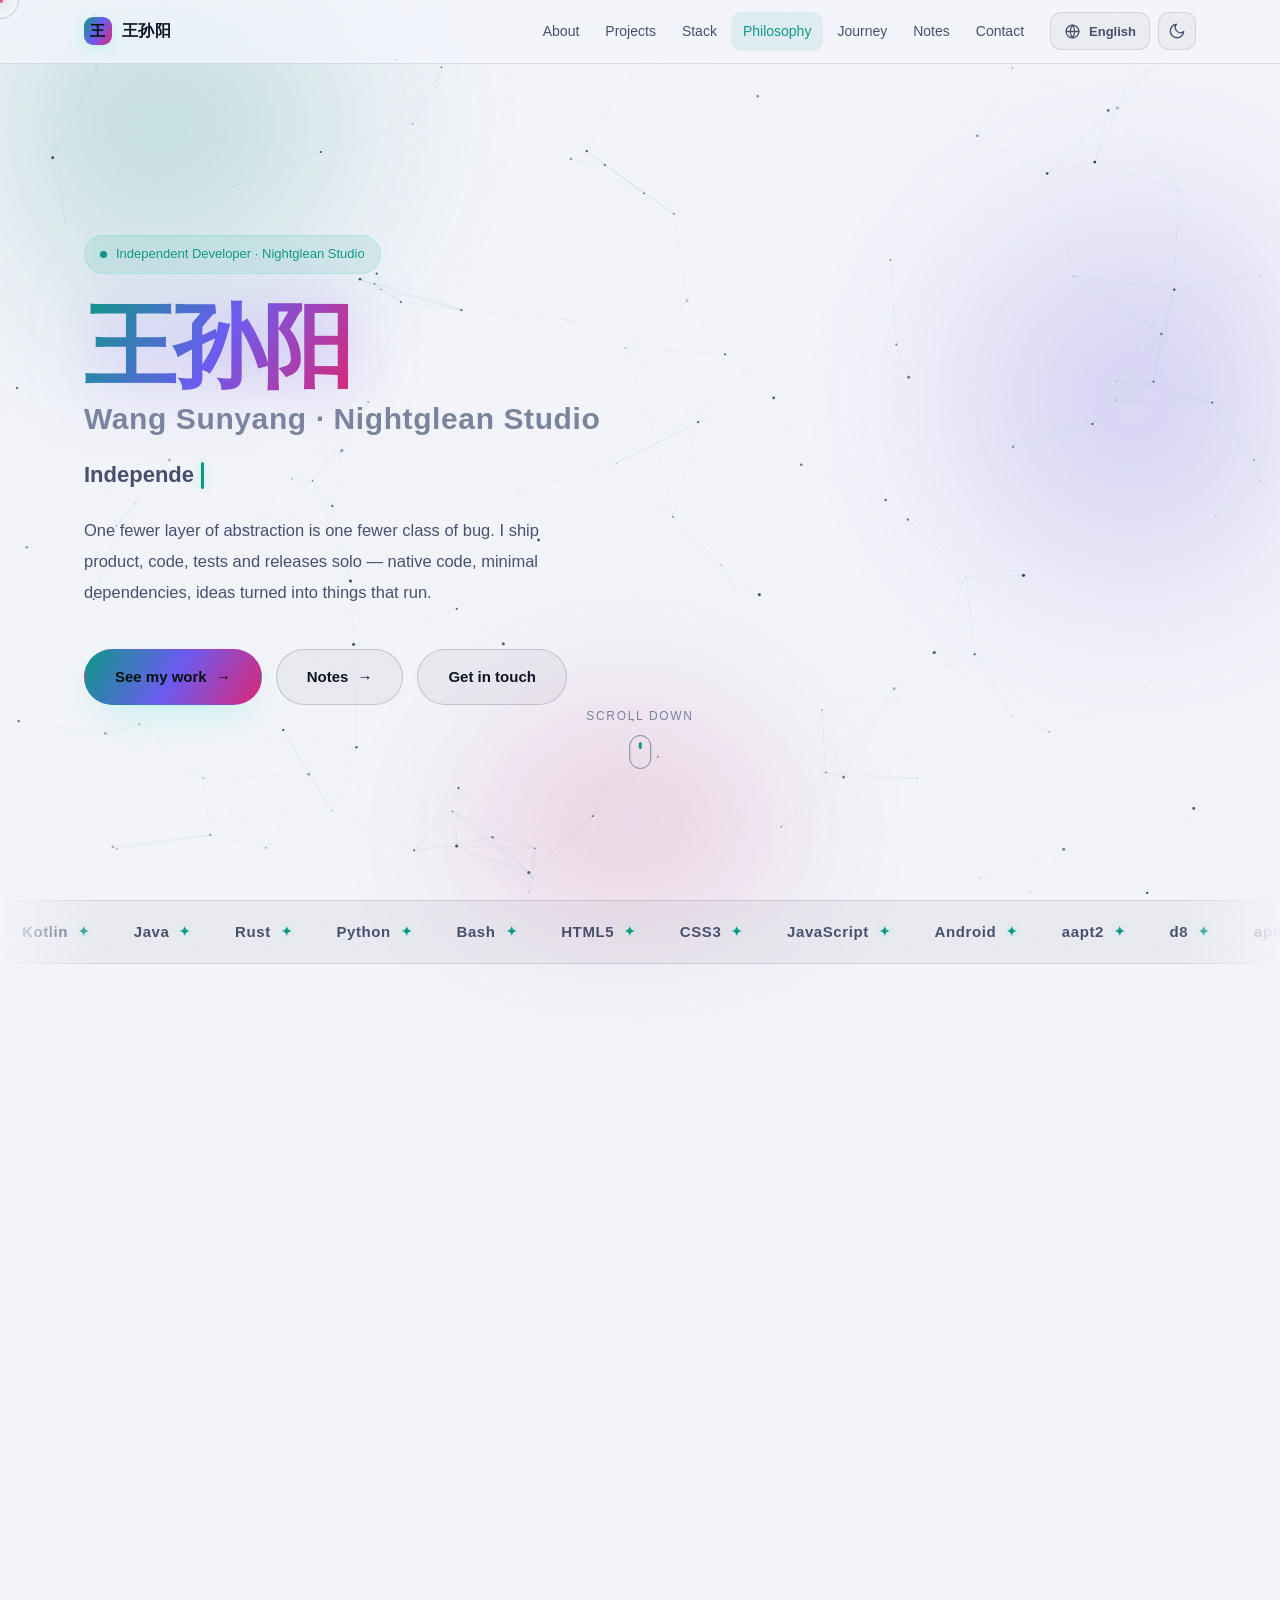
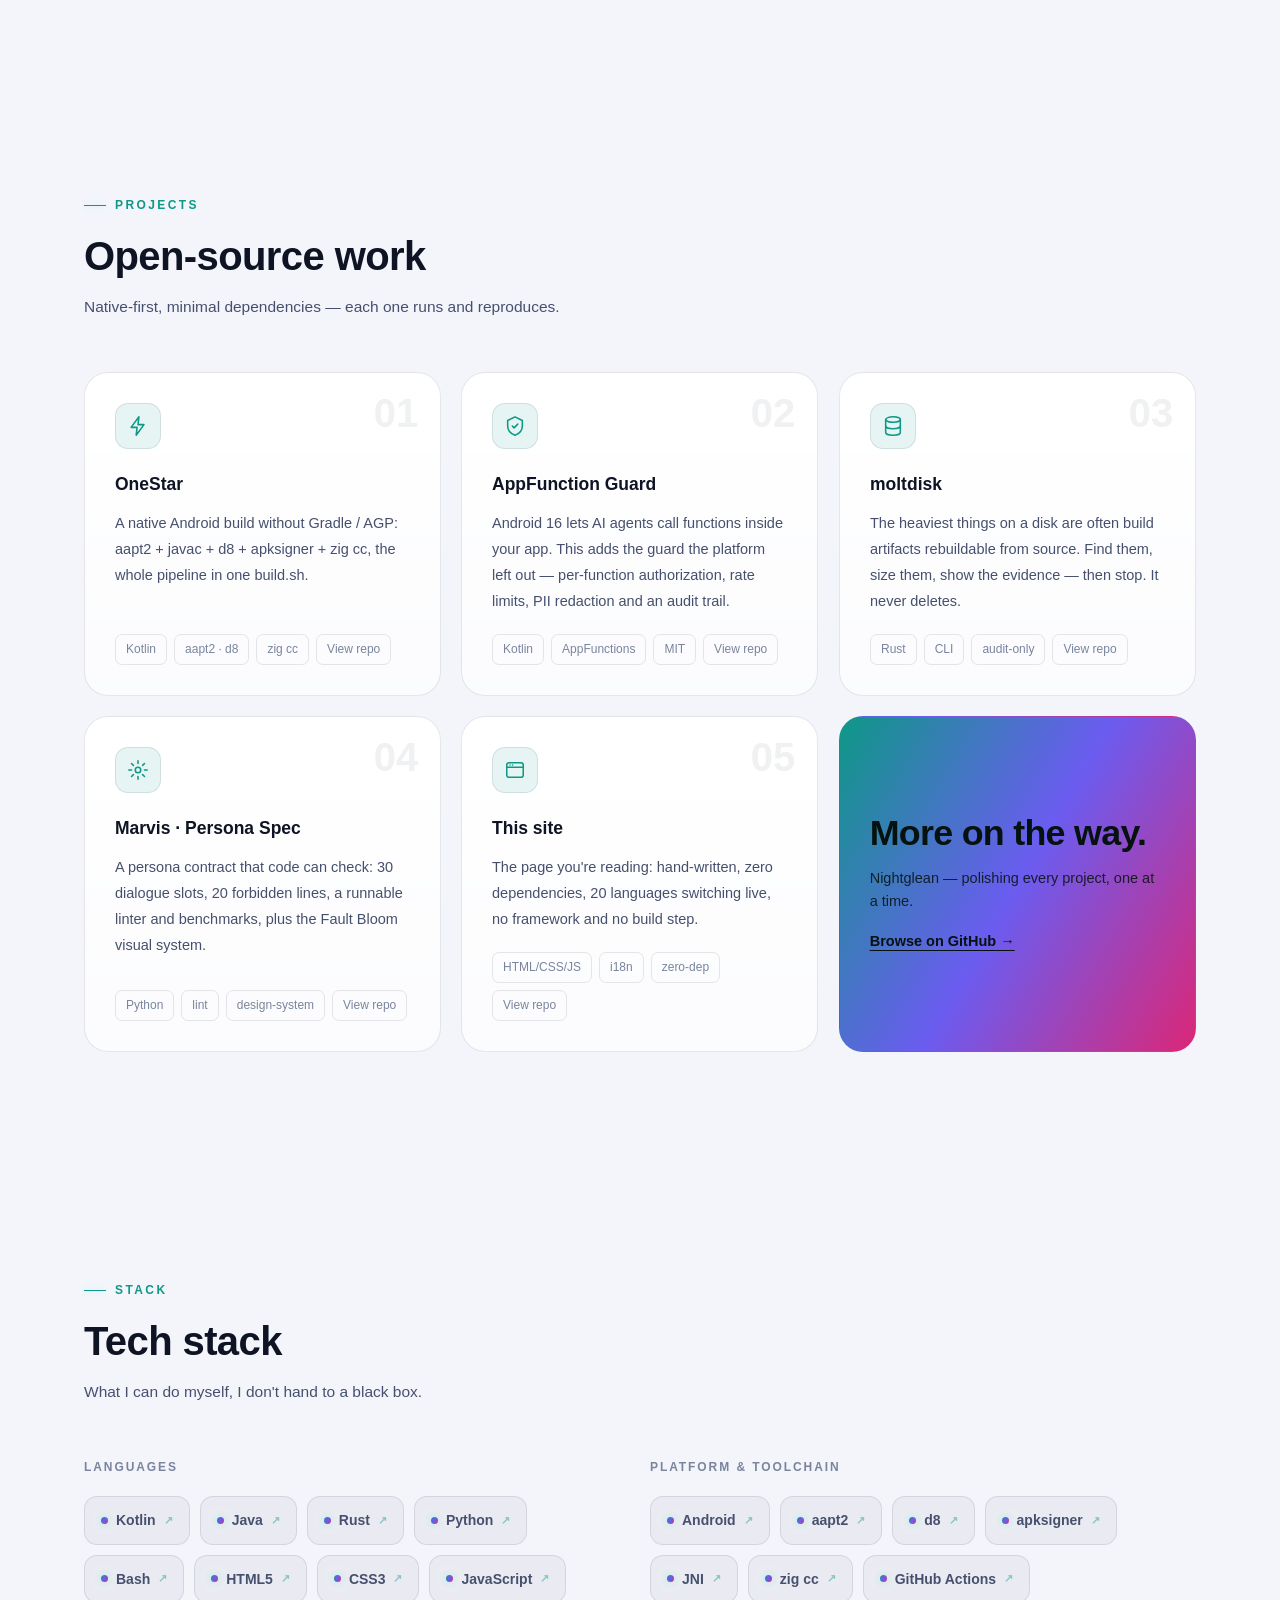
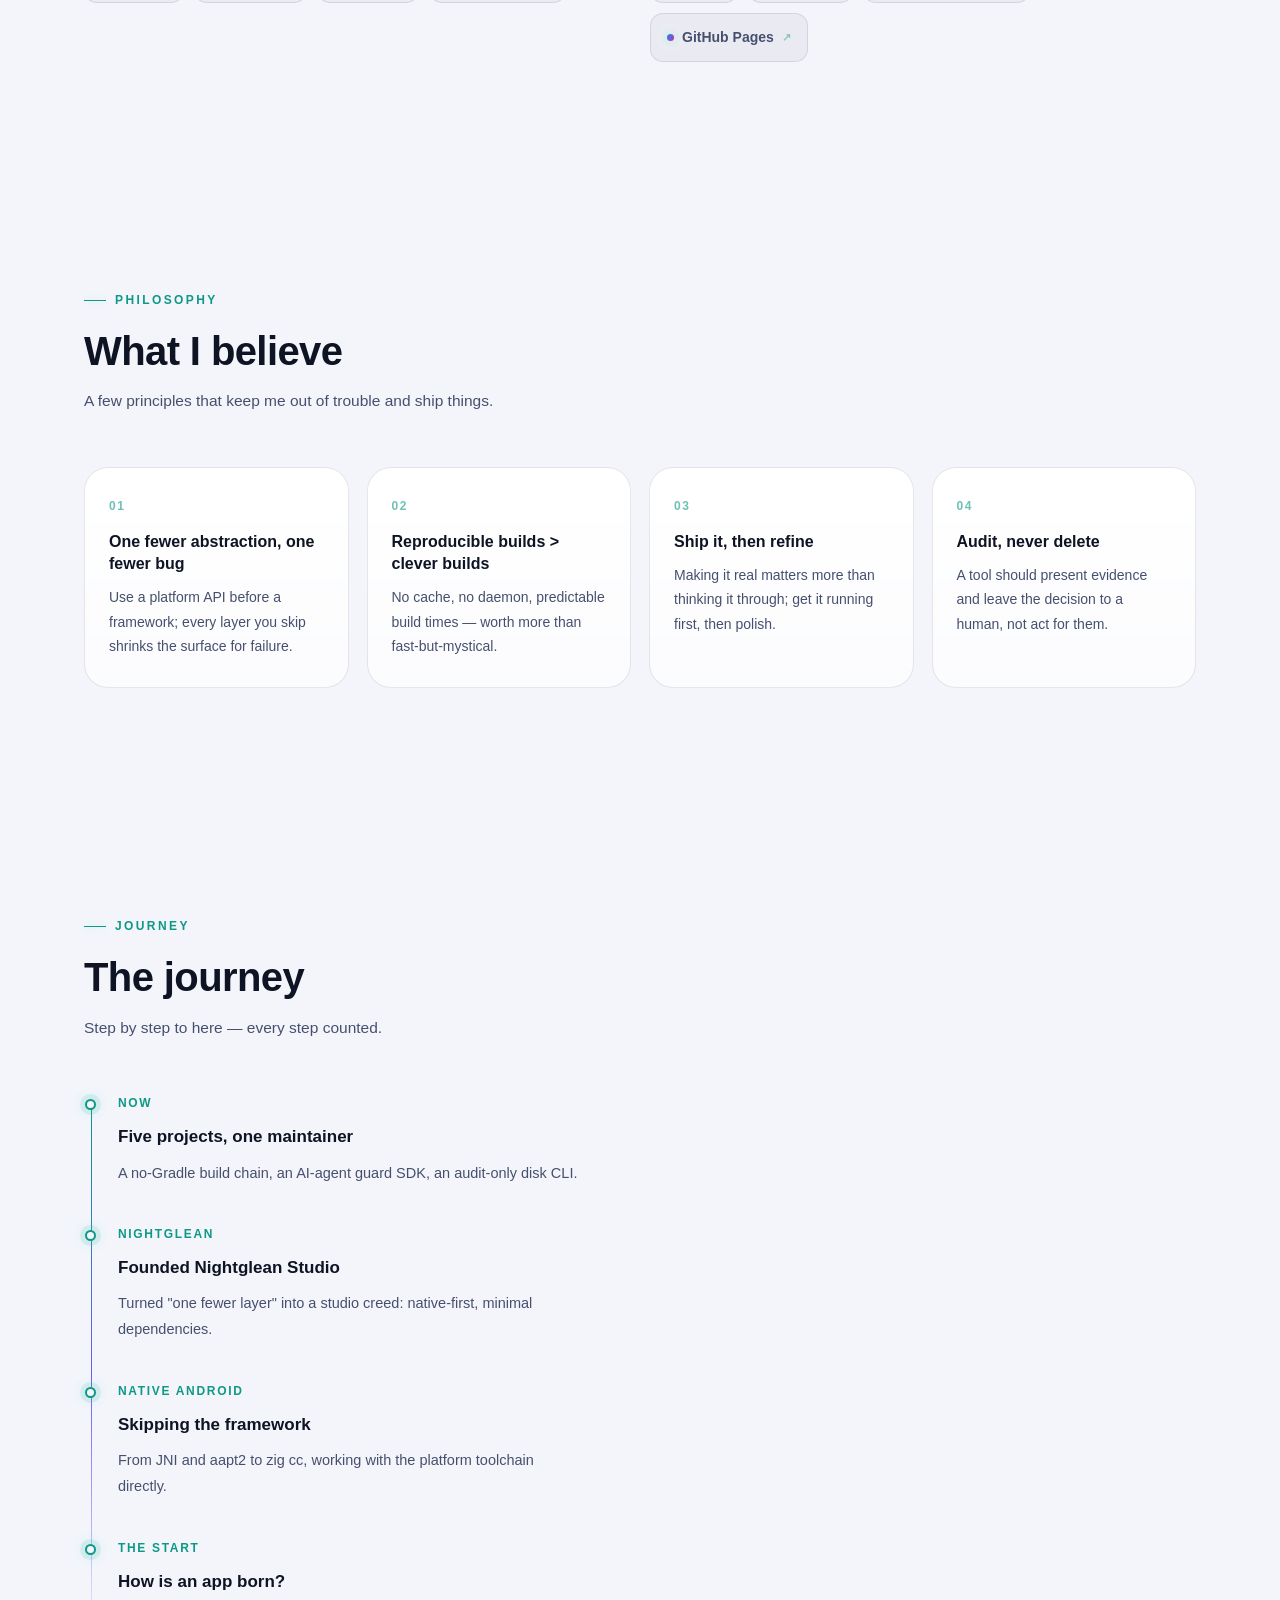
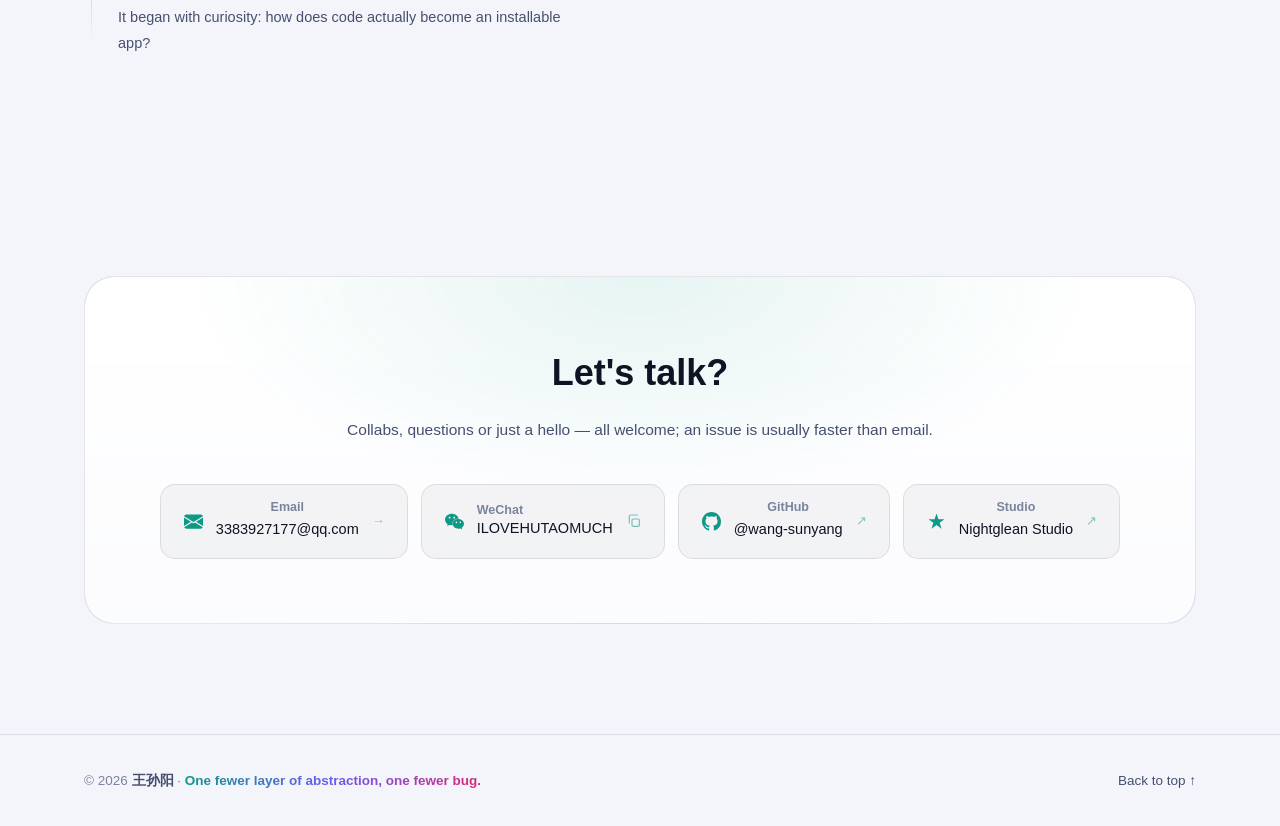
==== commit 37055b26: "Animate largest CTA gradient card + polish micro-interactions" ====
--- a/index.html
+++ b/index.html
@@ -203,7 +203,7 @@
 .lang-list{overflow-y:auto;max-height:calc(70vh - 60px);padding:8px}
 .lang-list button{width:100%;display:flex;align-items:center;gap:12px;background:none;border:none;color:var(--text-2);font-family:inherit;font-size:14px;padding:11px 12px;border-radius:12px;cursor:pointer;text-align:start;transition:background .2s,color .2s}
 .lang-list button:hover{background:var(--hover);color:var(--text)}
-.lang-list button.active{background:var(--acc1-soft);color:var(--acc1)}
+.lang-list button.active{background:var(--acc1-soft);color:var(--acc1);box-shadow:inset 0 0 0 1px rgba(94,234,212,.35),inset 3px 0 0 var(--acc1)}
 .lang-list .lg-dot{width:10px;height:10px;border-radius:50%;background:var(--grad);box-shadow:0 0 8px var(--glow-1);flex:none}
 .lang-list .lg-native{font-weight:600}
 .lang-list .lg-sub{font-size:12px;color:var(--text-3)}
@@ -216,7 +216,7 @@
 section{padding:110px 0;position:relative}
 .sec-head{max-width:680px;margin-bottom:52px}
 .sec-tag{display:inline-flex;align-items:center;gap:9px;font-size:12px;font-weight:700;letter-spacing:.2em;text-transform:uppercase;color:var(--acc1);margin-bottom:16px}
-.sec-tag::before{content:"";width:22px;height:1px;background:var(--acc1)}
+.sec-tag::before{content:"";width:22px;height:1px;background:var(--acc1);box-shadow:0 0 8px var(--glow-1)}
 .sec-head h2{font-size:clamp(28px,3.6vw,40px);line-height:1.22;letter-spacing:-.015em;margin-bottom:12px;font-weight:800}
 .sec-head p{color:var(--text-2);font-size:15.5px;max-width:56ch}
 
@@ -274,6 +274,7 @@
 .stat{background:var(--surface);border:1px solid var(--line);border-radius:var(--radius-sm);padding:22px 20px;display:flex;flex-direction:column;gap:4px;position:relative;overflow:hidden}
 .stat::after{content:"";position:absolute;inset:0;background:radial-gradient(160px 90px at 50% 0%,var(--acc1-soft),transparent 70%);opacity:0;transition:opacity .3s}
 .stat:hover::after{opacity:1}
+.stat:hover{border-color:rgba(94,234,212,.4)}
 .stat b{font-size:clamp(26px,3vw,36px);font-weight:800;letter-spacing:-.02em;background:var(--grad);-webkit-background-clip:text;background-clip:text;color:transparent;animation:gradHuePlain 7s linear infinite}
 .stat span{font-size:13px;color:var(--text-3)}
 
@@ -281,7 +282,7 @@
 .projects{display:grid;grid-template-columns:repeat(3,1fr);gap:20px}
 .proj{display:flex;flex-direction:column;text-decoration:none;color:inherit;position:relative;overflow:hidden;transform-style:preserve-3d;will-change:transform}
 .proj .idx{position:absolute;top:20px;right:22px;font-size:40px;font-weight:800;color:var(--text);opacity:.06;line-height:1;font-variant-numeric:tabular-nums}
-.proj .ico{width:46px;height:46px;border-radius:13px;display:grid;place-items:center;margin-bottom:20px;background:var(--acc1-soft);border:1px solid var(--line);color:var(--acc1)}
+.proj .ico{width:46px;height:46px;border-radius:13px;display:grid;place-items:center;margin-bottom:20px;background:var(--acc1-soft);border:1px solid var(--line);color:var(--acc1);transition:transform .3s var(--ease),box-shadow .3s var(--ease)}
 .proj .ico svg{width:22px;height:22px;fill:none;stroke:currentColor;stroke-width:1.7;stroke-linecap:round;stroke-linejoin:round}
 .proj h3{font-size:17.5px;font-weight:750;margin-bottom:10px;display:flex;align-items:center;gap:8px}
 .proj h3 .go{font-size:13px;color:var(--acc1);opacity:0;transform:translateX(-5px);transition:.25s var(--ease);font-weight:700}
@@ -291,6 +292,16 @@
 .proj .meta span{font-size:12px;color:var(--text-3);border:1px solid var(--line);padding:4px 10px;border-radius:7px}
 .proj .glare{position:absolute;inset:0;pointer-events:none;background:radial-gradient(320px 200px at var(--gx,50%) var(--gy,0%),rgba(255,255,255,.12),transparent 60%);opacity:0;transition:opacity .3s}
 .proj:hover .glare{opacity:1}
+.proj:hover .ico{transform:scale(1.08) rotate(-4deg);box-shadow:0 8px 20px -6px var(--glow-1)}
+
+/* projects: more CTA (largest gradient button) */
+.more-card{display:flex;flex-direction:column;justify-content:center;gap:14px;background:var(--grad);color:#06120f;text-decoration:none;overflow:hidden;border-color:transparent;animation:gradHuePlain 8s linear infinite}
+.more-card::after{content:"";position:absolute;inset:0;border-radius:inherit;background:linear-gradient(120deg,transparent 30%,rgba(255,255,255,.5) 50%,transparent 70%);transform:translateX(-120%);transition:transform .7s var(--ease)}
+.more-card:hover::after{transform:translateX(120%)}
+.more-card:hover{transform:translateY(-6px);box-shadow:0 24px 60px -18px var(--glow-1)}
+.more-card .more-title{font-size:clamp(26px,2.8vw,38px);font-weight:800;line-height:1.08;letter-spacing:-.02em;text-wrap:balance}
+.more-card .more-desc{font-size:14.5px;opacity:.85;line-height:1.6}
+.more-card .more-link{font-size:14.5px;font-weight:700;text-decoration:underline;text-underline-offset:4px;margin-top:2px;display:inline-flex;align-items:center;gap:6px}
 
 /* stack */
 .stack-wrap{display:grid;grid-template-columns:1fr 1fr;gap:20px}
@@ -301,6 +312,7 @@
 .stack-tags a::before{content:"";width:7px;height:7px;border-radius:50%;background:var(--grad);box-shadow:0 0 8px var(--glow-1);flex:none}
 .stack-tags a::after{content:"↗";font-size:11px;line-height:1;opacity:.45;color:var(--acc1);transition:opacity .22s var(--ease),transform .22s var(--ease)}
 .stack-tags a:hover::after{opacity:1;transform:translate(1px,-1px)}
+.stack-tags a:hover::before{box-shadow:0 0 14px var(--glow-1)}
 [dir="rtl"] .stack-tags a::after{transform:scaleX(-1)}
 [dir="rtl"] .stack-tags a:hover::after{transform:scaleX(-1) translate(1px,-1px)}
 
@@ -320,6 +332,7 @@
 .tl-item time{font-size:12px;font-weight:800;letter-spacing:.14em;text-transform:uppercase;color:var(--acc1);display:block;margin-bottom:8px}
 .tl-item h4{font-size:17px;font-weight:750;margin-bottom:8px}
 .tl-item p{font-size:14.5px;color:var(--text-2);line-height:1.8;max-width:58ch}
+.tl-item:hover::before{box-shadow:0 0 0 5px var(--acc1-soft),0 0 22px var(--glow-1)}
 
 /* contact */
 .contact-card{background:radial-gradient(640px 320px at 50% 0%,var(--acc1-soft),transparent 70%),var(--card-bg);border:1px solid var(--line);border-radius:30px;padding:64px 44px;text-align:center;position:relative;overflow:hidden}
@@ -573,11 +586,11 @@
           <p data-i18n="projects.p5d">你正在看的这个页面：纯手写、零依赖、20 种语言实时切换，没有框架也没有构建步骤。</p>
           <div class="meta"><span>HTML/CSS/JS</span><span>i18n</span><span>zero-dep</span><span data-i18n="projects.view">查看仓库</span></div>
         </a>
-        <div class="card reveal" style="display:flex;flex-direction:column;justify-content:center;gap:14px;background:var(--grad);color:#06120f">
-          <div style="font-size:38px;font-weight:800;line-height:1.05;letter-spacing:-.02em" data-i18n="projects.moreTitle">还有更多在路上。</div>
-          <p style="font-size:14.5px;opacity:.85" data-i18n="projects.moreDesc">长夜拾星，慢慢打磨每一个作品。</p>
-          <a href="https://github.com/wang-sunyang?tab=repositories" target="_blank" rel="noopener noreferrer" style="color:#06120f;font-weight:700;text-decoration:underline;text-underline-offset:4px" data-i18n="projects.moreLink">去 GitHub 逛逛 →</a>
-        </div>
+        <a class="card more-card reveal" href="https://github.com/wang-sunyang?tab=repositories" target="_blank" rel="noopener noreferrer">
+          <span class="more-title" data-i18n="projects.moreTitle">还有更多在路上。</span>
+          <span class="more-desc" data-i18n="projects.moreDesc">长夜拾星，慢慢打磨每一个作品。</span>
+          <span class="more-link"><span data-i18n="projects.moreLink">去 GitHub 逛逛 →</span></span>
+        </a>
       </div>
     </div>
   </section>
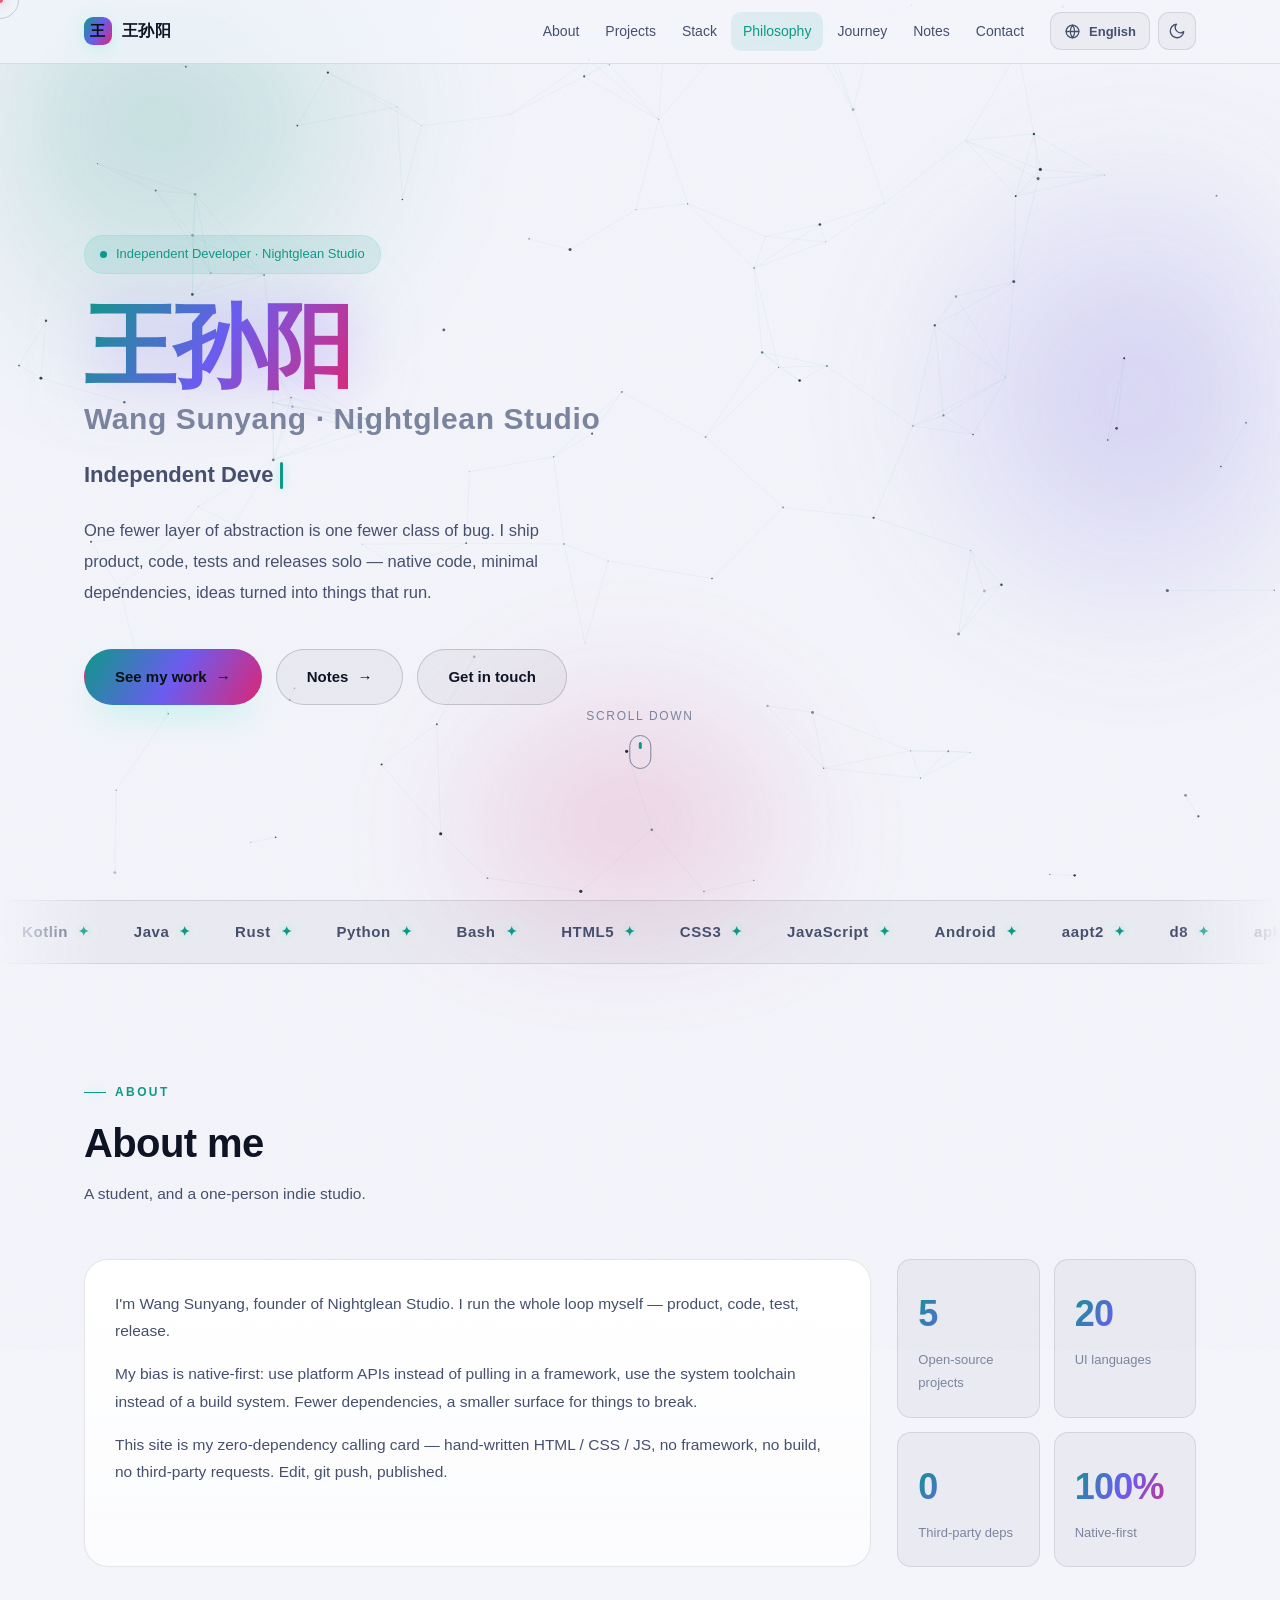
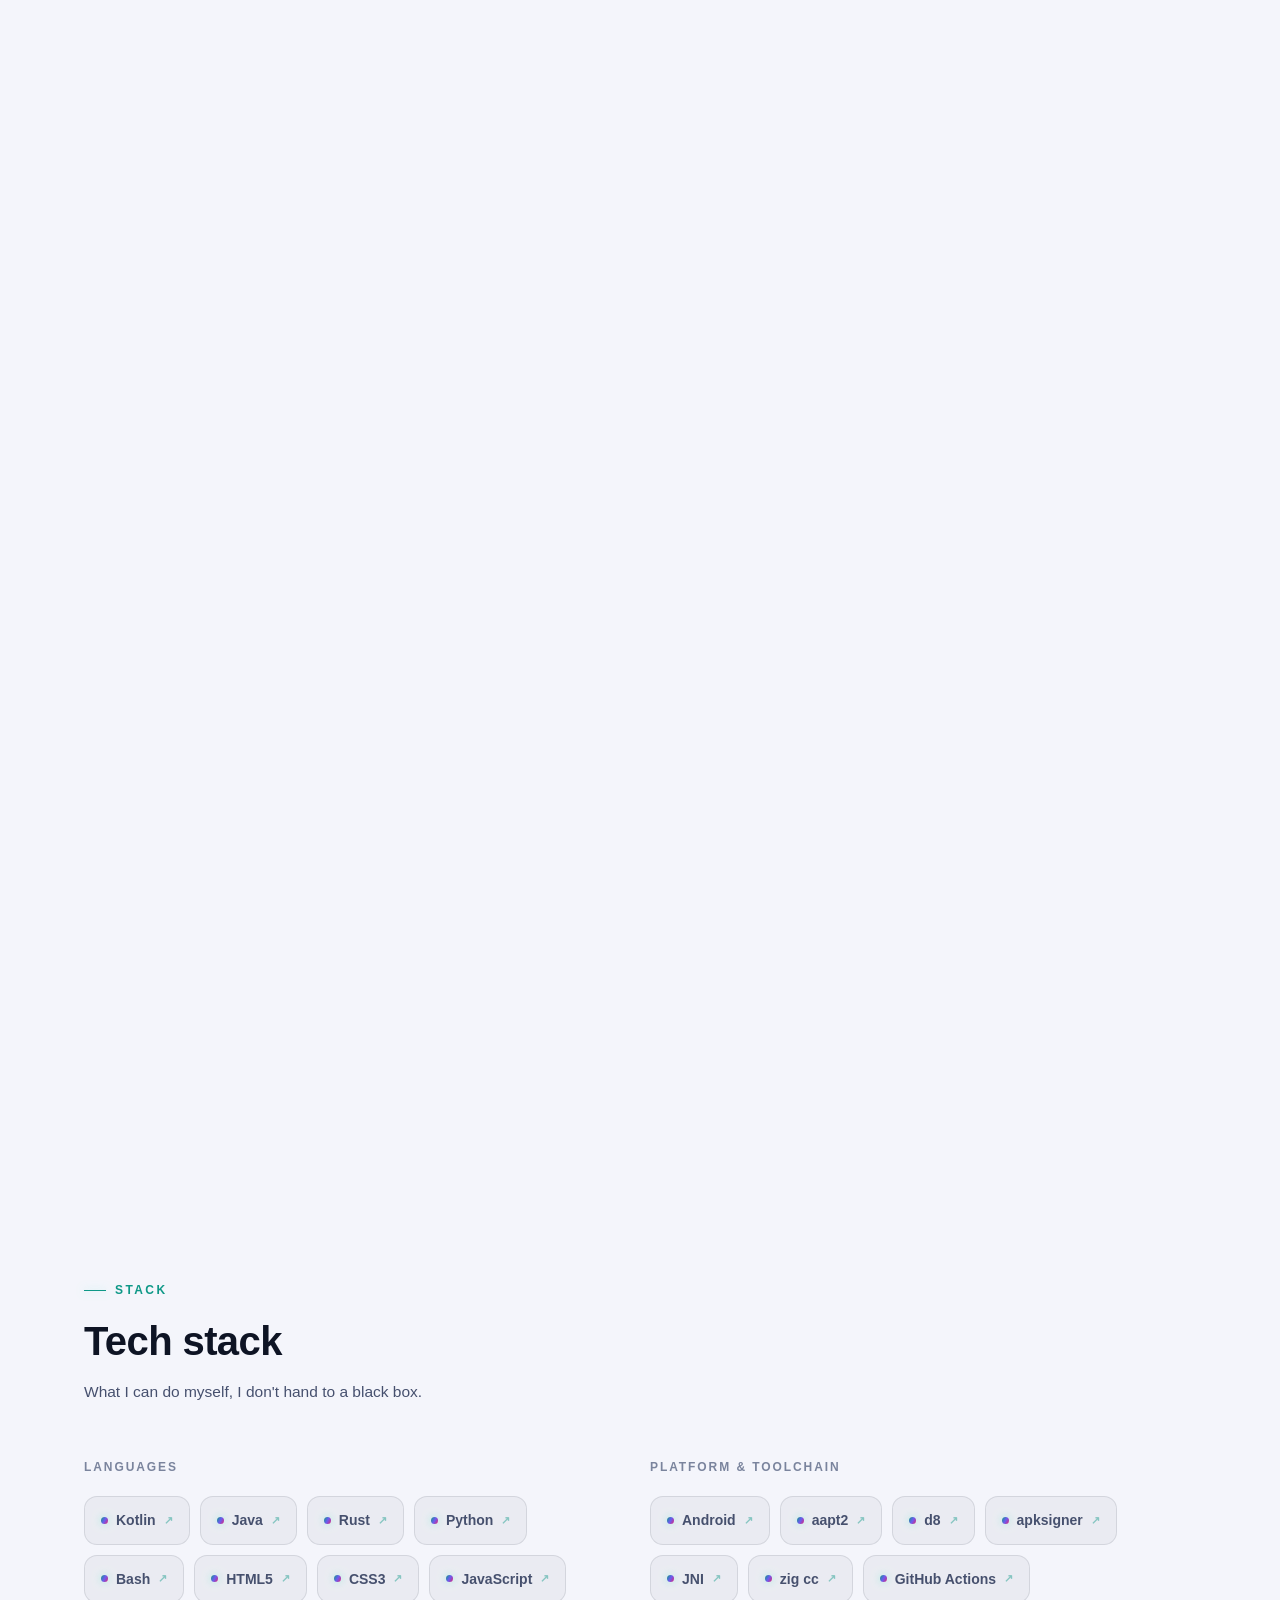
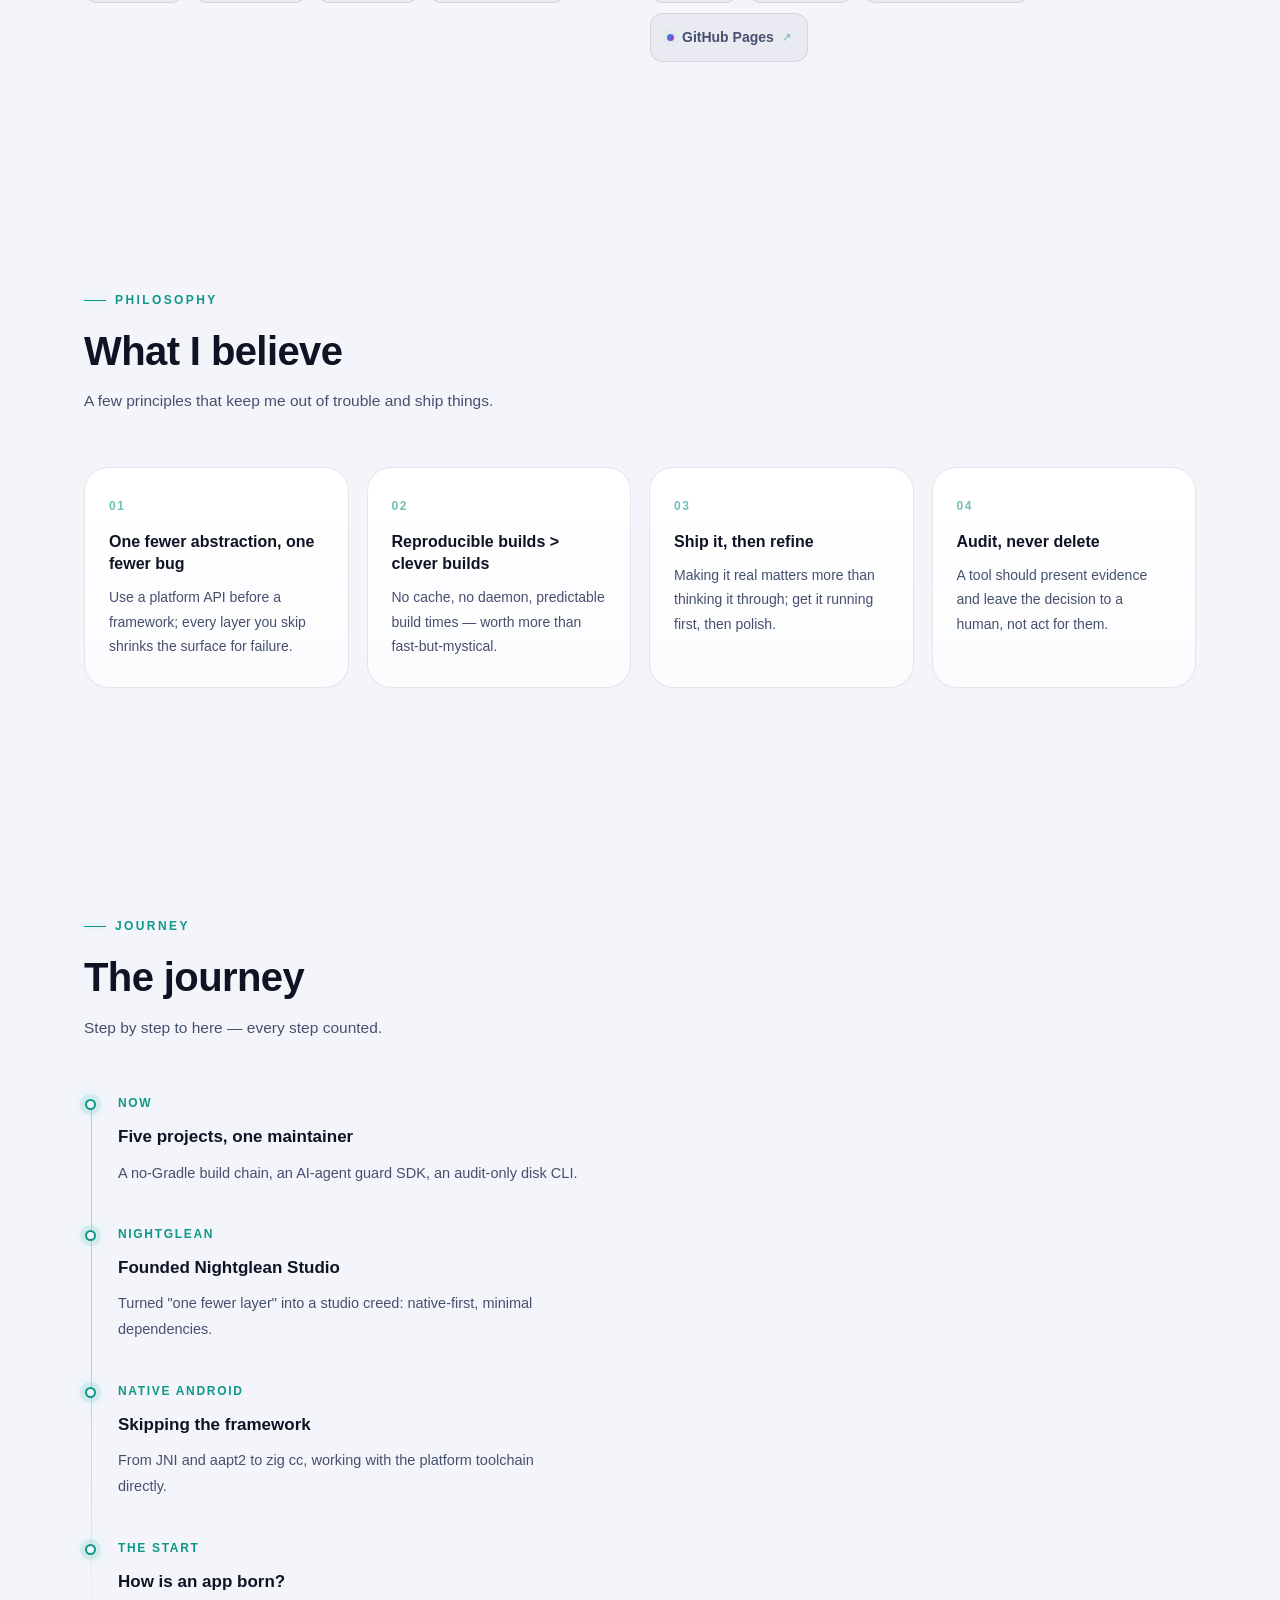
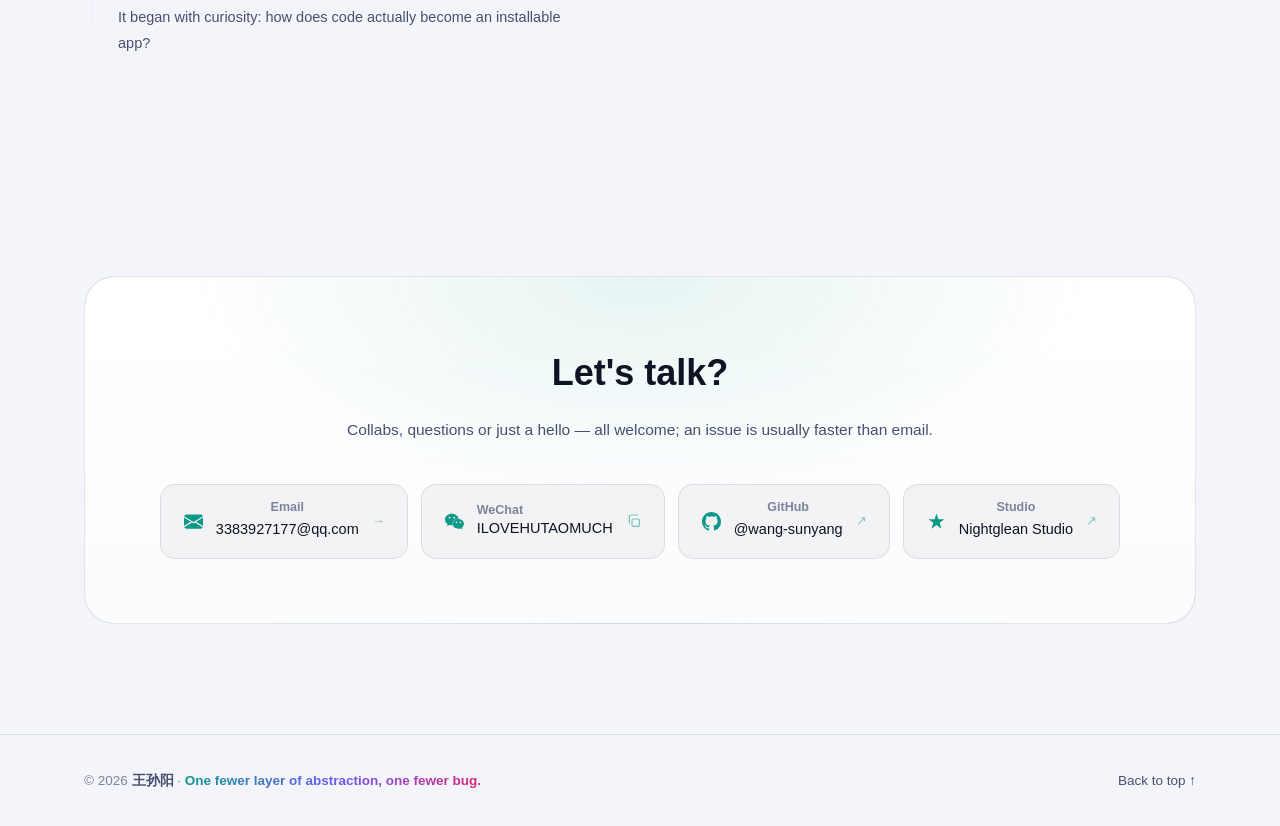
==== commit ce26d93d: "Add shooting stars, keyboard shortcuts, timeline scroll fill, starfield parallax" ====
--- a/index.html
+++ b/index.html
@@ -325,7 +325,8 @@
 
 /* journey */
 .timeline{position:relative;padding-left:34px;max-width:820px}
-.timeline::before{content:"";position:absolute;left:7px;top:8px;bottom:8px;width:1px;background:linear-gradient(180deg,var(--acc1),var(--acc2),transparent)}
+.timeline::before{content:"";position:absolute;left:7px;top:8px;bottom:8px;width:1px;background:linear-gradient(180deg,var(--acc1),var(--acc2),transparent);opacity:.32}
+.timeline::after{content:"";position:absolute;left:7px;top:8px;bottom:8px;width:1px;background:linear-gradient(180deg,var(--acc1),var(--acc2));transform-origin:top;transform:scaleY(var(--tl-p,0));transition:transform .15s linear;box-shadow:0 0 12px var(--glow-1)}
 .tl-item{position:relative;padding-bottom:38px}
 .tl-item:last-child{padding-bottom:0}
 .tl-item::before{content:"";position:absolute;left:-33px;top:6px;width:11px;height:11px;border-radius:50%;background:var(--bg);border:2px solid var(--acc1);box-shadow:0 0 0 5px var(--acc1-soft),0 0 16px var(--glow-1)}
@@ -378,6 +379,20 @@
 #toast .tick svg{width:18px;height:18px;fill:none;stroke:currentColor;stroke-width:2.2;stroke-linecap:round;stroke-linejoin:round}
 #toTop svg{width:20px;height:20px;fill:none;stroke:currentColor;stroke-width:2;stroke-linecap:round;stroke-linejoin:round}
 
+/* keyboard shortcuts panel */
+#kbdPanel{position:fixed;inset:0;z-index:280;display:flex;align-items:center;justify-content:center;padding:20px;pointer-events:none}
+#kbdPanel .kbd-backdrop{position:absolute;inset:0;background:rgba(3,5,12,.6);backdrop-filter:blur(5px);-webkit-backdrop-filter:blur(5px);opacity:0;transition:opacity .3s var(--ease)}
+#kbdPanel .kbd-card{position:relative;background:var(--bg-2);border:1px solid var(--line-strong);border-radius:20px;padding:26px 24px;max-width:400px;width:100%;box-shadow:var(--shadow);transform:translateY(14px) scale(.96);opacity:0;transition:transform .32s var(--ease),opacity .32s var(--ease)}
+#kbdPanel.open{pointer-events:auto}
+#kbdPanel.open .kbd-backdrop{opacity:1}
+#kbdPanel.open .kbd-card{transform:none;opacity:1}
+#kbdPanel .kbd-head{display:flex;justify-content:space-between;align-items:center;margin-bottom:10px}
+#kbdPanel .kbd-head b{font-size:16px;letter-spacing:-.01em}
+#kbdPanel .kbd-row{display:flex;align-items:center;justify-content:space-between;gap:16px;padding:11px 0;border-bottom:1px solid var(--line);font-size:14px;color:var(--text-2)}
+#kbdPanel .kbd-row:last-of-type{border-bottom:none}
+#kbdPanel kbd{font-family:inherit;font-size:12px;font-weight:750;color:var(--acc1);background:var(--acc1-soft);border:1px solid rgba(94,234,212,.32);border-radius:8px;padding:4px 10px;min-width:28px;text-align:center;box-shadow:0 2px 0 rgba(94,234,212,.16);line-height:1}
+#kbdPanel .kbd-hint{font-size:12px;color:var(--text-3);margin-top:16px;text-align:center}
+
 /* reveal */
 .js .reveal{opacity:0;transform:translateY(24px);filter:blur(6px);transition:opacity .7s var(--ease),transform .7s var(--ease),filter .7s var(--ease)}
 .js .reveal.in{opacity:1;transform:none;filter:none}
@@ -387,6 +402,7 @@
 [dir="rtl"] .sec-tag::before{order:2}
 [dir="rtl"] .timeline{padding-left:0;padding-right:34px}
 [dir="rtl"] .timeline::before{left:auto;right:7px}
+[dir="rtl"] .timeline::after{left:auto;right:7px}
 [dir="rtl"] .tl-item::before{left:auto;right:-33px}
 [dir="rtl"] .proj .idx{right:auto;left:22px}
 [dir="rtl"] .btn .arrow{transform:rotate(180deg)}
@@ -440,6 +456,17 @@
 <div id="cdot" aria-hidden="true"></div>
 <div id="cring" aria-hidden="true"></div>
 <div id="toast" role="status" aria-live="polite"></div>
+<div id="kbdPanel" role="dialog" aria-label="键盘快捷键" aria-hidden="true">
+  <div class="kbd-backdrop" data-kbd-close></div>
+  <div class="kbd-card">
+    <div class="kbd-head"><b data-i18n="kbd.title">键盘快捷键</b><button class="lang-close" id="kbdClose" type="button" aria-label="关闭">✕</button></div>
+    <div class="kbd-row"><span data-i18n="kbd.github">打开 GitHub</span><kbd>G</kbd></div>
+    <div class="kbd-row"><span data-i18n="kbd.notes">打开笔记</span><kbd>N</kbd></div>
+    <div class="kbd-row"><span data-i18n="kbd.theme">切换深浅主题</span><kbd>T</kbd></div>
+    <div class="kbd-row"><span data-i18n="kbd.lang">切换语言</span><kbd>L</kbd></div>
+    <div class="kbd-hint" data-i18n="kbd.hint">按 ? 或 Esc 关闭</div>
+  </div>
+</div>
 
 <nav class="site-nav" aria-label="主导航">
   <div class="nav-inner">
@@ -758,7 +785,7 @@
 phil:{tag:"PHILOSOPHY",title:"我的信条",subtitle:"几条让我少踩坑、把东西做出来的原则。",i1t:"少一层抽象，就少一类 bug",i1d:"能用平台 API 就绝不引框架；每少一层，出问题的面就小一圈。",i2t:"可复现的构建 > 聪明的构建",i2d:"无缓存、无守护进程，构建时间可预期——比「快但玄学」更值钱。",i3t:"先做出来，再优化",i3d:"做出来比想清楚更重要；先跑通，再打磨。",i4t:"只审计，不删除",i4d:"工具应给出证据、把决定权留给人，而不是替人动手。"},
 journey:{tag:"JOURNEY",title:"成长轨迹",subtitle:"一步步走到现在，每一步都算数。",j1w:"现在",j1t:"五个项目独立维护",j1d:"一条无 Gradle 的构建链、一套 AI Agent 权限闸门、一个只审计不删除的 CLI。",j2w:"长夜拾星",j2t:"成立 Nightglean Studio",j2d:"把「少一层抽象」做成工作室的信条：原生优先、最少依赖。",j3w:"入门原生 Android",j3t:"绕开框架直连工具链",j3d:"从 JNI、aapt2 到 zig cc，直接和平台工具链打交道。",j4w:"起点",j4t:"好奇一个 App 如何诞生",j4d:"从「一个 App 到底是怎么从代码变成安装包的」开始自己动手。"},
 contact:{title:"一起聊聊？",subtitle:"合作、提问或单纯打个招呼，我都欢迎；开 Issue 通常比邮件更快。",email:"邮箱",wechat:"微信",studio:"工作室",copied:"已复制，去微信搜我"},
-footer:{line:"少一层抽象，就少一类 bug。",top:"回到顶部 ↑"}},
+kbd:{title:"键盘快捷键",hint:"按 ? 或 Esc 关闭",github:"打开 GitHub",notes:"打开笔记",theme:"切换深浅主题",lang:"切换语言"},footer:{line:"少一层抽象，就少一类 bug。",top:"回到顶部 ↑"}},
 
 "zh-TW":{skip:"跳到主要內容",ui:{langTitle:"選擇語言 / Language"},
 nav:{about:"關於",projects:"作品",stack:"技術棧",phil:"理念",journey:"軌跡",notes:"筆記",contact:"聯繫"},
@@ -769,7 +796,7 @@
 phil:{tag:"PHILOSOPHY",title:"我的信條",subtitle:"幾條讓我少踩坑、把東西做出來的原則。",i1t:"少一層抽象，就少一類 bug",i1d:"能用平台 API 就絕不引框架；每少一層，出問題的面就小一圈。",i2t:"可重現的建置 > 聰明的建置",i2d:"無快取、無守護行程，建置時間可預期——比「快但玄學」更值錢。",i3t:"先做出來，再最佳化",i3d:"做出來比想清楚更重要；先跑通，再打磨。",i4t:"只稽核，不刪除",i4d:"工具應給出證據、把決定權留給人，而不是替人動手。"},
 journey:{tag:"JOURNEY",title:"成長軌跡",subtitle:"一步步走到現在，每一步都算數。",j1w:"現在",j1t:"五個專案獨立維護",j1d:"一條無 Gradle 的建置鏈、一套 AI Agent 權限閘門、一個只稽核不刪除的 CLI。",j2w:"長夜拾星",j2t:"成立 Nightglean Studio",j2d:"把「少一層抽象」做成工作室的信條：原生優先、最少依賴。",j3w:"入門原生 Android",j3t:"繞開框架直連工具鏈",j3d:"從 JNI、aapt2 到 zig cc，直接和平台工具鏈打交道。",j4w:"起點",j4t:"好奇一個 App 如何誕生",j4d:"從「一個 App 到底是怎麼從程式碼變成安裝包的」開始自己動手。"},
 contact:{title:"一起聊聊？",subtitle:"合作、提問或單純打個招呼，我都歡迎；開 Issue 通常比郵件更快。",email:"信箱",wechat:"微信",studio:"工作室",copied:"已複製，去微信搜我"},
-footer:{line:"少一層抽象，就少一類 bug。",top:"回到頂部 ↑"}},
+kbd:{title:"鍵盤快捷鍵",hint:"按 ? 或 Esc 關閉",github:"開啟 GitHub",notes:"開啟筆記",theme:"切換深淺主題",lang:"切換語言"},footer:{line:"少一層抽象，就少一類 bug。",top:"回到頂部 ↑"}},
 
 "en":{skip:"Skip to content",ui:{langTitle:"Choose language / Language"},
 nav:{about:"About",projects:"Projects",stack:"Stack",phil:"Philosophy",journey:"Journey",notes:"Notes",contact:"Contact"},
@@ -780,7 +807,7 @@
 phil:{tag:"PHILOSOPHY",title:"What I believe",subtitle:"A few principles that keep me out of trouble and ship things.",i1t:"One fewer abstraction, one fewer bug",i1d:"Use a platform API before a framework; every layer you skip shrinks the surface for failure.",i2t:"Reproducible builds > clever builds",i2d:"No cache, no daemon, predictable build times — worth more than fast-but-mystical.",i3t:"Ship it, then refine",i3d:"Making it real matters more than thinking it through; get it running first, then polish.",i4t:"Audit, never delete",i4d:"A tool should present evidence and leave the decision to a human, not act for them."},
 journey:{tag:"JOURNEY",title:"The journey",subtitle:"Step by step to here — every step counted.",j1w:"Now",j1t:"Five projects, one maintainer",j1d:"A no-Gradle build chain, an AI-agent guard SDK, an audit-only disk CLI.",j2w:"Nightglean",j2t:"Founded Nightglean Studio",j2d:"Turned \"one fewer layer\" into a studio creed: native-first, minimal dependencies.",j3w:"Native Android",j3t:"Skipping the framework",j3d:"From JNI and aapt2 to zig cc, working with the platform toolchain directly.",j4w:"The start",j4t:"How is an app born?",j4d:"It began with curiosity: how does code actually become an installable app?"},
 contact:{title:"Let's talk?",subtitle:"Collabs, questions or just a hello — all welcome; an issue is usually faster than email.",email:"Email",wechat:"WeChat",studio:"Studio",copied:"Copied — find me on WeChat"},
-footer:{line:"One fewer layer of abstraction, one fewer bug.",top:"Back to top ↑"}},
+kbd:{title:"Keyboard shortcuts",hint:"Press ? or Esc to close",github:"Open GitHub",notes:"Open notes",theme:"Toggle theme",lang:"Switch language"},footer:{line:"One fewer layer of abstraction, one fewer bug.",top:"Back to top ↑"}},
 
 "ja":{skip:"本文へスキップ",ui:{langTitle:"言語を選択 / Language"},
 nav:{about:"私について",projects:"作品",stack:"技術スタック",phil:"信条",journey:"軌跡",notes:"ノート",contact:"連絡"},
@@ -791,7 +818,7 @@
 phil:{tag:"PHILOSOPHY",title:"私の信条",subtitle:"失敗を減らし、ものを形にするためのいくつかの原則。",i1t:"抽象を 1 つ減らせば、バグは 1 つ減る",i1d:"フレームワークより先にプラットフォーム API。省いた層の分だけ、壊れる面は小さくなる。",i2t:"再現できるビルド > 賢いビルド",i2d:"キャッシュなし、デーモンなし、予測可能なビルド時間——「速いけれど不確か」より価値がある。",i3t:"まず形に、それから磨く",i3d:"考え抜くより形にすることが大事。まず動かし、それから磨く。",i4t:"監査する、削除しない",i4d:"ツールは根拠を示し、判断は人に委ねるべきで、人の代わりに手を下さない。"},
 journey:{tag:"JOURNEY",title:"軌跡",subtitle:"一歩ずつ今へ——どの一歩も意味があった。",j1w:"現在",j1t:"5 つのプロジェクトを一人で維持",j1d:"Gradle レスビルド、AI エージェント向け権限 SDK、監査専用ディスク CLI。",j2w:"Nightglean",j2t:"Nightglean Studio を設立",j2d:"「1 つ少ない抽象」をスタジオの信条に：ネイティブ優先・最小依存。",j3w:"ネイティブ Android",j3t:"フレームワークを回避",j3d:"JNI や aapt2 から zig cc まで、プラットフォームのツールチェーンと直接向き合う。",j4w:"原点",j4t:"アプリはどう生まれるのか",j4d:"「コードがどうやってインストール可能なアプリになるのか」という好奇心から始まった。"},
 contact:{title:"話しませんか？",subtitle:"協業・質問・ただの挨拶、どれも歓迎。Issue の方がメールより早いことが多い。",email:"メール",wechat:"WeChat",studio:"スタジオ",copied:"コピーしました、WeChat で検索を"},
-footer:{line:"抽象を 1 つ減らせば、バグは 1 種類減る。",top:"トップへ ↑"}},
+kbd:{title:"キーボードショートカット",hint:"? か Esc で閉じる",github:"GitHub を開く",notes:"ノートを開く",theme:"テーマ切替",lang:"言語切替"},footer:{line:"抽象を 1 つ減らせば、バグは 1 種類減る。",top:"トップへ ↑"}},
 
 "ko":{skip:"본문으로 건너뛰기",ui:{langTitle:"언어 선택 / Language"},
 nav:{about:"소개",projects:"프로젝트",stack:"스택",phil:"신념",journey:"여정",notes:"노트",contact:"연락처"},
@@ -802,7 +829,7 @@
 phil:{tag:"PHILOSOPHY",title:"저의 신념",subtitle:"실수를 줄이고 결과물을 만들어내는 몇 가지 원칙.",i1t:"추상화 한 겹을 줄이면 버그도 한 부류 줄어든다",i1d:"프레임워크보다 플랫폼 API를 먼저. 건너뛴 층만큼 실패할 면도 줄어듭니다.",i2t:"재현 가능한 빌드 > 영리한 빌드",i2d:"캐시도 데몬도 없이 예측 가능한 빌드 시간——'빠르지만 미신 같은' 것보다 가치 있습니다.",i3t:"먼저 만들고, 그다음 다듬기",i3d:"완벽히 구상하는 것보다 실제로 만드는 게 중요합니다. 먼저 돌리고, 그다음 다듬습니다.",i4t:"감사하되, 삭제하지 않는다",i4d:"도구는 근거를 제시하고 결정은 사람에게 남겨야 합니다. 대신 손을 대지 않습니다."},
 journey:{tag:"JOURNEY",title:"여정",subtitle:"한 걸음씩 여기까지——모든 걸음이 의미 있었다.",j1w:"지금",j1t:"프로젝트 5개, 유지보수는 혼자",j1d:"무-Gradle 빌드 체인, AI 에이전트 권한 SDK, 감사 전용 디스크 CLI.",j2w:"Nightglean",j2t:"Nightglean Studio 설립",j2d:"'한 겹 적은 추상화'를 스튜디오의 신조로: 네이티브 우선·최소 의존.",j3w:"네이티브 Android",j3t:"프레임워크 우회하기",j3d:"JNI와 aapt2에서 zig cc까지, 플랫폼 툴체인과 직접 마주합니다.",j4w:"시작",j4t:"앱은 어떻게 태어나는가",j4d:"'코드가 어떻게 설치 가능한 앱이 되는가'라는 호기심에서 출발했습니다."},
 contact:{title:"이야기해볼까요?",subtitle:"협업·질문·가벼운 인사 모두 환영합니다. 이슈가 메일보다 빠를 때가 많습니다.",email:"이메일",wechat:"위챗",studio:"스튜디오",copied:"복사됨, 위챗에서 검색하세요"},
-footer:{line:"추상화 한 겹을 줄이면 버그도 한 부류 줄어든다.",top:"맨 위로 ↑"}},
+kbd:{title:"키보드 단축키",hint:"? 또는 Esc로 닫기",github:"GitHub 열기",notes:"노트 열기",theme:"테마 전환",lang:"언어 전환"},footer:{line:"추상화 한 겹을 줄이면 버그도 한 부류 줄어든다.",top:"맨 위로 ↑"}},
 
 "fr":{skip:"Aller au contenu",ui:{langTitle:"Choisir la langue / Language"},
 nav:{about:"À propos",projects:"Projets",stack:"Stack",phil:"Philosophie",journey:"Parcours",notes:"Notes",contact:"Contact"},
@@ -813,7 +840,7 @@
 phil:{tag:"PHILOSOPHIE",title:"Ce que je crois",subtitle:"Quelques principes qui m'évitent des ennuis et font aboutir les choses.",i1t:"Une abstraction en moins, un bug en moins",i1d:"Une API de plateforme avant un framework ; chaque couche sautée réduit la surface de panne.",i2t:"Builds reproductibles > builds malins",i2d:"Pas de cache, pas de démon, des temps de build prévisibles — plus précieux que rapide-mais-mystique.",i3t:"Livrer d'abord, affiner ensuite",i3d:"Rendre réel compte plus que tout penser ; faire tourner d'abord, polir ensuite.",i4t:"Auditer, jamais supprimer",i4d:"Un outil doit présenter des preuves et laisser la décision à un humain, pas agir à sa place."},
 journey:{tag:"PARCOURS",title:"Le parcours",subtitle:"Pas à pas jusqu'ici — chaque pas a compté.",j1w:"Maintenant",j1t:"Cinq projets, un mainteneur",j1d:"Une chaîne de build sans Gradle, un SDK de garde pour agents IA, un CLI disque audit-only.",j2w:"Nightglean",j2t:"Fondation de Nightglean Studio",j2d:"Faire d'« une couche en moins » un credo : natif d'abord, dépendances minimales.",j3w:"Android natif",j3t:"Contourner le framework",j3d:"De JNI et aapt2 à zig cc, travailler directement avec la chaîne d'outils de la plateforme.",j4w:"Le départ",j4t:"Comment naît une app ?",j4d:"Tout est parti d'une curiosité : comment le code devient-il une app installable ?"},
 contact:{title:"On en parle ?",subtitle:"Collabs, questions ou simple bonjour — bienvenus ; une issue est souvent plus rapide qu'un mail.",email:"E-mail",wechat:"WeChat",studio:"Studio",copied:"Copié — retrouvez-moi sur WeChat"},
-footer:{line:"Une couche d'abstraction en moins, une classe de bugs en moins.",top:"Retour en haut ↑"}},
+kbd:{title:"Raccourcis clavier",hint:"? ou Échap pour fermer",github:"Ouvrir GitHub",notes:"Ouvrir les notes",theme:"Changer de thème",lang:"Changer de langue"},footer:{line:"Une couche d'abstraction en moins, une classe de bugs en moins.",top:"Retour en haut ↑"}},
 
 "de":{skip:"Zum Inhalt springen",ui:{langTitle:"Sprache wählen / Language"},
 nav:{about:"Über",projects:"Projekte",stack:"Stack",phil:"Prinzipien",journey:"Weg",notes:"Notizen",contact:"Kontakt"},
@@ -824,7 +851,7 @@
 phil:{tag:"PRINZIPIEN",title:"Woran ich glaube",subtitle:"Ein paar Prinzipien, die mir Ärger ersparen und Dinge fertig werden lassen.",i1t:"Eine Abstraktion weniger, ein Bug weniger",i1d:"Erst Plattform-API, dann Framework; jede übersprungene Schicht verkleinert die Fehlerfläche.",i2t:"Reproduzierbare Builds > clevere Builds",i2d:"Kein Cache, kein Daemon, vorhersagbare Buildzeiten — mehr wert als schnell-aber-mystisch.",i3t:"Erst ausliefern, dann verfeinern",i3d:"Realisieren zählt mehr als Durchdenken; erst zum Laufen bringen, dann polieren.",i4t:"Prüfen, nie löschen",i4d:"Ein Tool soll Belege liefern und die Entscheidung dem Menschen lassen, nicht selbst handeln."},
 journey:{tag:"WEG",title:"Der Weg",subtitle:"Schritt für Schritt hierher — jeder Schritt zählte.",j1w:"Jetzt",j1t:"Fünf Projekte, ein Maintainer",j1d:"Eine Gradle-lose Build-Kette, ein Guard-SDK für KI-Agenten, ein audit-only Disk-CLI.",j2w:"Nightglean",j2t:"Nightglean Studio gegründet",j2d:"Aus „eine Schicht weniger“ ein Credo gemacht: native first, minimale Abhängigkeiten.",j3w:"Natives Android",j3t:"Am Framework vorbei",j3d:"Von JNI und aapt2 bis zig cc, direkt mit der Plattform-Toolchain arbeiten.",j4w:"Der Anfang",j4t:"Wie entsteht eine App?",j4d:"Es begann mit Neugier: Wie wird Code eigentlich zu einer installierbaren App?"},
 contact:{title:"Reden wir?",subtitle:"Kooperationen, Fragen oder einfach ein Hallo — willkommen; ein Issue ist meist schneller als Mail.",email:"E-Mail",wechat:"WeChat",studio:"Studio",copied:"Kopiert — finde mich auf WeChat"},
-footer:{line:"Eine Abstraktionsschicht weniger, eine Fehlerklasse weniger.",top:"Nach oben ↑"}},
+kbd:{title:"Tastenkürzel",hint:"? oder Esc zum Schließen",github:"GitHub öffnen",notes:"Notizen öffnen",theme:"Theme wechseln",lang:"Sprache wechseln"},footer:{line:"Eine Abstraktionsschicht weniger, eine Fehlerklasse weniger.",top:"Nach oben ↑"}},
 
 "es":{skip:"Saltar al contenido",ui:{langTitle:"Elegir idioma / Language"},
 nav:{about:"Sobre mí",projects:"Proyectos",stack:"Stack",phil:"Filosofía",journey:"Trayectoria",notes:"Notas",contact:"Contacto"},
@@ -835,7 +862,7 @@
 phil:{tag:"FILOSOFÍA",title:"En lo que creo",subtitle:"Unos principios que me ahorran problemas y hacen que las cosas salgan.",i1t:"Una abstracción menos, un bug menos",i1d:"API de plataforma antes que framework; cada capa que saltas reduce la superficie de fallo.",i2t:"Builds reproducibles > builds ingeniosos",i2d:"Sin caché, sin demonio, tiempos de build predecibles — valen más que rápido-pero-místico.",i3t:"Primero entrégalo, luego refina",i3d:"Hacerlo real importa más que pensarlo todo; primero hazlo correr, luego pule.",i4t:"Auditar, nunca borrar",i4d:"Una herramienta debe presentar evidencia y dejar la decisión a una persona, no actuar por ella."},
 journey:{tag:"TRAYECTORIA",title:"La trayectoria",subtitle:"Paso a paso hasta aquí — cada paso contó.",j1w:"Ahora",j1t:"Cinco proyectos, un mantenedor",j1d:"Una cadena de build sin Gradle, un SDK de guardia para agentes IA, un CLI de disco solo-auditoría.",j2w:"Nightglean",j2t:"Fundé Nightglean Studio",j2d:"Convertí «una capa menos» en un credo: nativo primero, dependencias mínimas.",j3w:"Android nativo",j3t:"Saltándome el framework",j3d:"De JNI y aapt2 a zig cc, trabajando directo con la toolchain de la plataforma.",j4w:"El inicio",j4t:"¿Cómo nace una app?",j4d:"Empezó con curiosidad: ¿cómo se convierte el código en una app instalable?"},
 contact:{title:"¿Hablamos?",subtitle:"Colaboraciones, preguntas o solo un saludo — bienvenido; un issue suele ser más rápido que un correo.",email:"Correo",wechat:"WeChat",studio:"Estudio",copied:"Copiado — búscame en WeChat"},
-footer:{line:"Una capa de abstracción menos, una clase de bugs menos.",top:"Volver arriba ↑"}},
+kbd:{title:"Atajos de teclado",hint:"? o Esc para cerrar",github:"Abrir GitHub",notes:"Abrir notas",theme:"Cambiar tema",lang:"Cambiar idioma"},footer:{line:"Una capa de abstracción menos, una clase de bugs menos.",top:"Volver arriba ↑"}},
 
 "pt":{skip:"Ir ao conteúdo",ui:{langTitle:"Escolher idioma / Language"},
 nav:{about:"Sobre",projects:"Projetos",stack:"Stack",phil:"Filosofia",journey:"Trajetória",notes:"Notas",contact:"Contato"},
@@ -846,7 +873,7 @@
 phil:{tag:"FILOSOFIA",title:"No que acredito",subtitle:"Alguns princípios que me poupam problemas e fazem as coisas saírem.",i1t:"Uma abstração a menos, um bug a menos",i1d:"API da plataforma antes de framework; cada camada pulada reduz a superfície de falha.",i2t:"Builds reproduzíveis > builds espertos",i2d:"Sem cache, sem daemon, tempos de build previsíveis — valem mais que rápido-mas-místico.",i3t:"Entregue primeiro, refine depois",i3d:"Tornar real importa mais que pensar tudo; primeiro faça rodar, depois polir.",i4t:"Auditar, nunca apagar",i4d:"Uma ferramenta deve apresentar evidências e deixar a decisão com uma pessoa, não agir por ela."},
 journey:{tag:"TRAJETÓRIA",title:"A trajetória",subtitle:"Passo a passo até aqui — cada passo contou.",j1w:"Agora",j1t:"Cinco projetos, um mantenedor",j1d:"Uma cadeia de build sem Gradle, um SDK de guarda para agentes de IA, um CLI de disco só-auditoria.",j2w:"Nightglean",j2t:"Fundei o Nightglean Studio",j2d:"Transformei «uma camada a menos» em credo: nativo primeiro, dependências mínimas.",j3w:"Android nativo",j3t:"Pulando o framework",j3d:"De JNI e aapt2 a zig cc, trabalhando direto com a toolchain da plataforma.",j4w:"O início",j4t:"Como nasce um app?",j4d:"Começou com curiosidade: como o código vira um app instalável?"},
 contact:{title:"Vamos conversar?",subtitle:"Parcerias, perguntas ou só um oi — bem-vindo; uma issue costuma ser mais rápida que e-mail.",email:"E-mail",wechat:"WeChat",studio:"Estúdio",copied:"Copiado — me ache no WeChat"},
-footer:{line:"Uma camada de abstração a menos, uma classe de bugs a menos.",top:"Voltar ao topo ↑"}},
+kbd:{title:"Atalhos de teclado",hint:"? ou Esc para fechar",github:"Abrir GitHub",notes:"Abrir notas",theme:"Alternar tema",lang:"Mudar idioma"},footer:{line:"Uma camada de abstração a menos, uma classe de bugs a menos.",top:"Voltar ao topo ↑"}},
 
 "it":{skip:"Vai al contenuto",ui:{langTitle:"Scegli lingua / Language"},
 nav:{about:"Su di me",projects:"Progetti",stack:"Stack",phil:"Filosofia",journey:"Percorso",notes:"Note",contact:"Contatti"},
@@ -857,7 +884,7 @@
 phil:{tag:"FILOSOFIA",title:"In cosa credo",subtitle:"Alcuni principi che mi risparmiano guai e fanno uscire le cose.",i1t:"Un'astrazione in meno, un bug in meno",i1d:"API di piattaforma prima di un framework; ogni strato saltato riduce la superficie di guasto.",i2t:"Build riproducibili > build ingegnose",i2d:"Niente cache, niente demone, tempi di build prevedibili — valgono più di veloce-ma-misterioso.",i3t:"Prima consegna, poi rifinisci",i3d:"Renderlo reale conta più che pensarci tutto; prima fallo girare, poi lucida.",i4t:"Controlla, non cancellare mai",i4d:"Uno strumento deve presentare prove e lasciare la decisione a una persona, non agire al suo posto."},
 journey:{tag:"PERCORSO",title:"Il percorso",subtitle:"Passo dopo passo fin qui — ogni passo è contato.",j1w:"Ora",j1t:"Cinque progetti, un manutentore",j1d:"Una catena di build senza Gradle, un SDK di guardia per agenti IA, una CLI disco solo-audit.",j2w:"Nightglean",j2t:"Fondato Nightglean Studio",j2d:"Trasformato «uno strato in meno» in un credo: nativo prima di tutto, dipendenze minime.",j3w:"Android nativo",j3t:"Aggirando il framework",j3d:"Da JNI e aapt2 a zig cc, lavorando direttamente con la toolchain della piattaforma.",j4w:"L'inizio",j4t:"Come nasce un'app?",j4d:"È iniziato con la curiosità: come fa il codice a diventare un'app installabile?"},
 contact:{title:"Parliamone?",subtitle:"Collaborazioni, domande o solo un saluto — benvenuto; un'issue è spesso più veloce di una mail.",email:"Email",wechat:"WeChat",studio:"Studio",copied:"Copiato — trovami su WeChat"},
-footer:{line:"Uno strato di astrazione in meno, una classe di bug in meno.",top:"Torna su ↑"}},
+kbd:{title:"Scorciatoie da tastiera",hint:"? o Esc per chiudere",github:"Apri GitHub",notes:"Apri note",theme:"Cambia tema",lang:"Cambia lingua"},footer:{line:"Uno strato di astrazione in meno, una classe di bug in meno.",top:"Torna su ↑"}},
 
 "ru":{skip:"К содержанию",ui:{langTitle:"Выбрать язык / Language"},
 nav:{about:"Обо мне",projects:"Проекты",stack:"Стек",phil:"Принципы",journey:"Путь",notes:"Заметки",contact:"Контакты"},
@@ -868,7 +895,7 @@
 phil:{tag:"ПРИНЦИПЫ",title:"Во что я верю",subtitle:"Несколько принципов, которые экономят нервы и доводят дело до конца.",i1t:"Слоем меньше — багом меньше",i1d:"Сначала API платформы, потом фреймворк; каждый пропущенный слой уменьшает поверхность сбоя.",i2t:"Воспроизводимые сборки > хитрые сборки",i2d:"Без кеша, без демона, предсказуемое время сборки — ценнее, чем «быстро, но непонятно как».",i3t:"Сначала выпустить, потом отшлифовать",i3d:"Сделать реальным важнее, чем всё продумать; сначала запусти, потом отполируй.",i4t:"Проверять, но не удалять",i4d:"Инструмент должен показывать доказательства и оставлять решение человеку, а не действовать за него."},
 journey:{tag:"ПУТЬ",title:"Путь",subtitle:"Шаг за шагом сюда — каждый шаг имел значение.",j1w:"Сейчас",j1t:"Пять проектов, один мейнтейнер",j1d:"Цепочка сборки без Gradle, SDK-«караул» для ИИ-агентов, CLI для диска только с аудитом.",j2w:"Nightglean",j2t:"Основал Nightglean Studio",j2d:"Сделал «слоем меньше» кредо студии: натив в первую очередь, минимум зависимостей.",j3w:"Нативный Android",j3t:"В обход фреймворка",j3d:"От JNI и aapt2 до zig cc — работа напрямую с тулчейном платформы.",j4w:"Начало",j4t:"Как рождается приложение?",j4d:"Всё началось с любопытства: как код превращается в устанавливаемое приложение?"},
 contact:{title:"Поговорим?",subtitle:"Сотрудничество, вопросы или просто привет — добро пожаловать; issue обычно быстрее письма.",email:"Почта",wechat:"WeChat",studio:"Студия",copied:"Скопировано — найдите меня в WeChat"},
-footer:{line:"На один слой абстракции меньше — на один класс багов меньше.",top:"Наверх ↑"}},
+kbd:{title:"Горячие клавиши",hint:"? или Esc — закрыть",github:"Открыть GitHub",notes:"Открыть заметки",theme:"Сменить тему",lang:"Сменить язык"},footer:{line:"На один слой абстракции меньше — на один класс багов меньше.",top:"Наверх ↑"}},
 
 "uk":{skip:"До змісту",ui:{langTitle:"Обрати мову / Language"},
 nav:{about:"Про мене",projects:"Проєкти",stack:"Стек",phil:"Принципи",journey:"Шлях",notes:"Нотатки",contact:"Контакти"},
@@ -879,7 +906,7 @@
 phil:{tag:"ПРИНЦИПИ",title:"У що я вірю",subtitle:"Кілька принципів, що економлять нерви й доводять справу до кінця.",i1t:"Шаром менше — багом менше",i1d:"Спочатку API платформи, потім фреймворк; кожен пропущений шар зменшує поверхню збою.",i2t:"Відтворювані збірки > хитрі збірки",i2d:"Без кешу, без демона, передбачуваний час збірки — цінніше за «швидко, але незрозуміло як».",i3t:"Спершу випустити, потім відшліфувати",i3d:"Зробити реальним важливіше, ніж усе продумати; спершу запусти, потім відполіруй.",i4t:"Перевіряти, але не видаляти",i4d:"Інструмент має показувати докази й лишати рішення людині, а не діяти замість неї."},
 journey:{tag:"ШЛЯХ",title:"Шлях",subtitle:"Крок за кроком сюди — кожен крок мав значення.",j1w:"Зараз",j1t:"П'ять проєктів, один мейнтейнер",j1d:"Ланцюг збірки без Gradle, SDK-«вартовий» для ШІ-агентів, CLI для диска лише з аудитом.",j2w:"Nightglean",j2t:"Заснував Nightglean Studio",j2d:"Зробив «шаром менше» кредо студії: натив передусім, мінімум залежностей.",j3w:"Нативний Android",j3t:"В обхід фреймворка",j3d:"Від JNI і aapt2 до zig cc — робота напряму з тулчейном платформи.",j4w:"Початок",j4t:"Як народжується застосунок?",j4d:"Усе почалося з цікавості: як код перетворюється на встановлюваний застосунок?"},
 contact:{title:"Поговорімо?",subtitle:"Співпраця, запитання чи просто привіт — ласкаво просимо; issue зазвичай швидше за лист.",email:"Пошта",wechat:"WeChat",studio:"Студія",copied:"Скопійовано — знайдіть мене в WeChat"},
-footer:{line:"На один шар абстракції менше — на один клас багів менше.",top:"Догори ↑"}},
+kbd:{title:"Гарячі клавіші",hint:"? або Esc — закрити",github:"Відкрити GitHub",notes:"Відкрити нотатки",theme:"Змінити тему",lang:"Змінити мову"},footer:{line:"На один шар абстракції менше — на один клас багів менше.",top:"Догори ↑"}},
 
 "pl":{skip:"Przejdź do treści",ui:{langTitle:"Wybierz język / Language"},
 nav:{about:"O mnie",projects:"Projekty",stack:"Stack",phil:"Zasady",journey:"Droga",notes:"Notatki",contact:"Kontakt"},
@@ -890,7 +917,7 @@
 phil:{tag:"ZASADY",title:"W co wierzę",subtitle:"Kilka zasad, które oszczędzają nerwów i doprowadzają rzeczy do końca.",i1t:"O abstrakcję mniej, o bug mniej",i1d:"Najpierw API platformy, potem framework; każda pominięta warstwa zmniejsza powierzchnię awarii.",i2t:"Odtwarzalne buildy > sprytne buildy",i2d:"Bez cache, bez demona, przewidywalny czas builda — cenniejsze niż szybko-ale-magicznie.",i3t:"Najpierw wydaj, potem szlifuj",i3d:"Liczy się zrobienie, nie przemyślenie; najpierw uruchom, potem dopracuj.",i4t:"Audytuj, nigdy nie usuwaj",i4d:"Narzędzie ma pokazywać dowody i zostawiać decyzję człowiekowi, nie działać za niego."},
 journey:{tag:"DROGA",title:"Droga",subtitle:"Krok po kroku aż tutaj — każdy krok się liczył.",j1w:"Teraz",j1t:"Pięć projektów, jeden opiekun",j1d:"Łańcuch builda bez Gradle, SDK-strażnik dla agentów AI, dyskowe CLI tylko do audytu.",j2w:"Nightglean",j2t:"Założyłem Nightglean Studio",j2d:"Zrobiłem z „o warstwę mniej” credo studia: natywnie najpierw, minimalne zależności.",j3w:"Natywny Android",j3t:"Omijając framework",j3d:"Od JNI i aapt2 po zig cc — praca wprost z toolchainem platformy.",j4w:"Początek",j4t:"Jak rodzi się aplikacja?",j4d:"Zaczęło się od ciekawości: jak kod staje się instalowalną aplikacją?"},
 contact:{title:"Porozmawiajmy?",subtitle:"Współpraca, pytania czy samo „cześć” — zapraszam; issue jest zwykle szybsze niż mail.",email:"E-mail",wechat:"WeChat",studio:"Studio",copied:"Skopiowano — znajdź mnie na WeChat"},
-footer:{line:"O jedną warstwę abstrakcji mniej to o jedną klasę bugów mniej.",top:"Do góry ↑"}},
+kbd:{title:"Skróty klawiszowe",hint:"? lub Esc, aby zamknąć",github:"Otwórz GitHub",notes:"Otwórz notatki",theme:"Przełącz motyw",lang:"Zmień język"},footer:{line:"O jedną warstwę abstrakcji mniej to o jedną klasę bugów mniej.",top:"Do góry ↑"}},
 
 "nl":{skip:"Naar inhoud",ui:{langTitle:"Kies taal / Language"},
 nav:{about:"Over",projects:"Projecten",stack:"Stack",phil:"Filosofie",journey:"Pad",notes:"Notities",contact:"Contact"},
@@ -901,7 +928,7 @@
 phil:{tag:"FILOSOFIE",title:"Waar ik in geloof",subtitle:"Een paar principes die me uit de problemen houden en dingen afmaken.",i1t:"Eén abstractie minder, één bug minder",i1d:"Platform-API vóór framework; elke overgeslagen laag verkleint het foutoppervlak.",i2t:"Reproduceerbare builds > slimme builds",i2d:"Geen cache, geen daemon, voorspelbare buildtijden — meer waard dan snel-maar-mystiek.",i3t:"Eerst leveren, dan verfijnen",i3d:"Realiseren telt meer dan doordenken; eerst laten draaien, dan polijsten.",i4t:"Auditen, nooit verwijderen",i4d:"Een tool moet bewijs tonen en de beslissing aan een mens laten, niet zelf handelen."},
 journey:{tag:"PAD",title:"Het pad",subtitle:"Stap voor stap hierheen — elke stap telde.",j1w:"Nu",j1t:"Vijf projecten, één maintainer",j1d:"Een Gradle-loze buildketen, een guard-SDK voor AI-agents, een audit-only schijf-CLI.",j2w:"Nightglean",j2t:"Nightglean Studio opgericht",j2d:"Maakte van „één laag minder” een credo: native first, minimale afhankelijkheden.",j3w:"Native Android",j3t:"Om het framework heen",j3d:"Van JNI en aapt2 tot zig cc, direct werken met de platform-toolchain.",j4w:"Het begin",j4t:"Hoe ontstaat een app?",j4d:"Het begon met nieuwsgierigheid: hoe wordt code eigenlijk een installeerbare app?"},
 contact:{title:"Zullen we praten?",subtitle:"Samenwerkingen, vragen of gewoon een hallo — welkom; een issue is meestal sneller dan mail.",email:"E-mail",wechat:"WeChat",studio:"Studio",copied:"Gekopieerd — vind me op WeChat"},
-footer:{line:"Eén abstractielaag minder, één klasse bugs minder.",top:"Naar boven ↑"}},
+kbd:{title:"Sneltoetsen",hint:"? of Esc om te sluiten",github:"GitHub openen",notes:"Notities openen",theme:"Thema wisselen",lang:"Taal wisselen"},footer:{line:"Eén abstractielaag minder, één klasse bugs minder.",top:"Naar boven ↑"}},
 
 "tr":{skip:"İçeriğe geç",ui:{langTitle:"Dil seçin / Language"},
 nav:{about:"Hakkında",projects:"Projeler",stack:"Stack",phil:"İlkeler",journey:"Yol",notes:"Notlar",contact:"İletişim"},
@@ -912,7 +939,7 @@
 phil:{tag:"İLKELER",title:"İnandıklarım",subtitle:"Beni dertten kurtaran ve işleri bitiren birkaç ilke.",i1t:"Bir soyutlama eksik, bir bug eksik",i1d:"Framework'ten önce platform API'si; atlanan her katman hata yüzeyini küçültür.",i2t:"Yeniden üretilebilir build > akıllı build",i2d:"Cache yok, daemon yok, öngörülebilir build süresi — hızlı-ama-gizemli'den daha değerli.",i3t:"Önce yayınla, sonra cilala",i3d:"Gerçek kılmak, her şeyi düşünmekten önemli; önce çalıştır, sonra parlat.",i4t:"Denetle, asla silme",i4d:"Araç kanıt sunmalı ve kararı insana bırakmalı; onun yerine hareket etmemeli."},
 journey:{tag:"YOL",title:"Yol",subtitle:"Adım adım buraya — her adım değerdi.",j1w:"Şimdi",j1t:"Beş proje, tek bakıcı",j1d:"Gradle'sız build zinciri, yapay zekâ ajanları için guard SDK, yalnızca denetleyen disk CLI.",j2w:"Nightglean",j2t:"Nightglean Studio'yu kurdum",j2d:"„Bir katman eksik“i stüdyo ilkesi yaptım: önce native, minimum bağımlılık.",j3w:"Native Android",j3t:"Framework'ü atlayarak",j3d:"JNI ve aapt2'den zig cc'ye, platform toolchain'iyle doğrudan çalışmak.",j4w:"Başlangıç",j4t:"Bir uygulama nasıl doğar?",j4d:"Merakla başladı: kod nasıl kurulabilir bir uygulamaya dönüşür?"},
 contact:{title:"Konuşalım mı?",subtitle:"İş birlikleri, sorular ya da sadece selam — hepsi hoş geldi; issue genellikle e-postadan hızlıdır.",email:"E-posta",wechat:"WeChat",studio:"Stüdyo",copied:"Kopyalandı — beni WeChat'te bul"},
-footer:{line:"Bir soyutlama katmanı eksikse, bir bug sınıfı eksiktir.",top:"Yukarı ↑"}},
+kbd:{title:"Klavye kısayolları",hint:"Kapatmak için ? veya Esc",github:"GitHub'ı aç",notes:"Notları aç",theme:"Temayı değiştir",lang:"Dili değiştir"},footer:{line:"Bir soyutlama katmanı eksikse, bir bug sınıfı eksiktir.",top:"Yukarı ↑"}},
 
 "ar":{skip:"الانتقال إلى المحتوى",ui:{langTitle:"اختر اللغة / Language"},
 nav:{about:"عنّي",projects:"المشاريع",stack:"التقنيات",phil:"المبادئ",journey:"المسار",notes:"ملاحظات",contact:"تواصل"},
@@ -923,7 +950,7 @@
 phil:{tag:"المبادئ",title:"ما أؤمن به",subtitle:"مبادئ قليلة تُبعدني عن المتاعب وتُنجز الأشياء.",i1t:"طبقة تجريد أقل، خطأ أقل",i1d:"واجهة المنصة قبل الإطار؛ كل طبقة تتجاوزها تصغّر سطح العطل.",i2t:"البناء القابل للتكرار > البناء الذكي",i2d:"بلا ذاكرة مخبأة ولا خادم خلفي، وأوقات بناء متوقعة — أثمن من سريع-لكن-غامض.",i3t:"أطلق أولًا، ثم صقّل",i3d:"تحقيق الواقع أهم من التفكير في كل شيء؛ اجعله يعمل أولًا ثم اصقله.",i4t:"دقّق، ولا تحذف أبدًا",i4d:"يجب أن تقدم الأداة الدليل وتترك القرار للإنسان، لا أن تتصرف عنه."},
 journey:{tag:"المسار",title:"المسار",subtitle:"خطوة بخطوة إلى هنا — كل خطوة كانت لها قيمة.",j1w:"الآن",j1t:"خمسة مشاريع ومشرف واحد",j1d:"سلسلة بناء بلا Gradle، وSDK حراسة لوكلاء الذكاء الاصطناعي، وCLI للقرص للتدقيق فقط.",j2w:"Nightglean",j2t:"أسست Nightglean Studio",j2d:"جعلت «طبقة أقل» شعار الاستوديو: الأصل أولًا وبأقل الاعتماديات.",j3w:"Android الأصلي",j3t:"تجاوز الإطار",j3d:"من JNI وaapt2 إلى zig cc، العمل مباشرة مع سلسلة أدوات المنصة.",j4w:"البداية",j4t:"كيف يولد التطبيق؟",j4d:"بدأ الأمر بالفضول: كيف يتحول الكود إلى تطبيق قابل للتثبيت؟"},
 contact:{title:"هل نتحدث؟",subtitle:"تعاون أو أسئلة أو مجرد تحية — أهلًا بك؛ فتح issue غالبًا أسرع من البريد.",email:"البريد",wechat:"WeChat",studio:"الاستوديو",copied:"نُسخ — ابحث عني في WeChat"},
-footer:{line:"طبقة تجريد أقل تعني فئة أخطاء أقل.",top:"إلى الأعلى ↑"}},
+kbd:{title:"اختصارات لوحة المفاتيح",hint:"اضغط ? أو Esc للإغلاق",github:"فتح GitHub",notes:"فتح الملاحظات",theme:"تبديل المظهر",lang:"تغيير اللغة"},footer:{line:"طبقة تجريد أقل تعني فئة أخطاء أقل.",top:"إلى الأعلى ↑"}},
 
 "hi":{skip:"सामग्री पर जाएँ",ui:{langTitle:"भाषा चुनें / Language"},
 nav:{about:"परिचय",projects:"प्रोजेक्ट",stack:"स्टैक",phil:"सिद्धांत",journey:"सफ़र",notes:"नोट्स",contact:"संपर्क"},
@@ -934,7 +961,7 @@
 phil:{tag:"सिद्धांत",title:"मैं क्या मानता हूँ",subtitle:"कुछ सिद्धांत जो मुझे मुसीबत से बचाते हैं और काम पूरा कराते हैं।",i1t:"एक परत कम, एक बग कम",i1d:"फ्रेमवर्क से पहले प्लेटफ़ॉर्म API; हर छोड़ी गई परत विफलता की सतह घटाती है।",i2t:"पुनरुत्पादनीय बिल्ड > चालाक बिल्ड",i2d:"न कैश, न डेमन, अनुमानित बिल्ड समय — तेज़-लेकिन-रहस्यमय से अधिक मूल्यवान।",i3t:"पहले जारी करो, फिर निखारो",i3d:"असली बनाना सब सोचने से ज़्यादा मायने रखता है; पहले चलाओ, फिर पॉलिश करो।",i4t:"ऑडिट करो, कभी हटाओ मत",i4d:"टूल को सबूत देना चाहिए और निर्णय इंसान पर छोड़ना चाहिए, उसकी जगह काम नहीं करना।"},
 journey:{tag:"सफ़र",title:"सफ़र",subtitle:"कदम-दर-कदम यहाँ तक — हर कदम मायने रखता था।",j1w:"अभी",j1t:"पाँच प्रोजेक्ट, एक मेंटेनर",j1d:"बिना Gradle की बिल्ड चेन, AI एजेंटों के लिए गार्ड SDK, केवल-ऑडिट डिस्क CLI।",j2w:"Nightglean",j2t:"Nightglean Studio की स्थापना",j2d:"'एक परत कम' को स्टूडियो का मूलमंत्र बनाया: नेटिव-फर्स्ट, न्यूनतम निर्भरताएँ।",j3w:"नेटिव Android",j3t:"फ्रेमवर्क को छोड़कर",j3d:"JNI और aapt2 से zig cc तक, सीधे प्लेटफ़ॉर्म टूलचेन के साथ काम।",j4w:"शुरुआत",j4t:"ऐप कैसे जन्म लेता है?",j4d:"जिज्ञासा से शुरू हुआ: कोड आख़िर इंस्टॉल होने वाला ऐप कैसे बनता है?"},
 contact:{title:"बात करें?",subtitle:"सहयोग, सवाल या सिर्फ़ नमस्ते — सबका स्वागत है; issue अक्सर ईमेल से तेज़ होता है।",email:"ईमेल",wechat:"WeChat",studio:"स्टूडियो",copied:"कॉपी हो गया — मुझे WeChat पर खोजें"},
-footer:{line:"एक परत कम, एक तरह के बग कम।",top:"ऊपर ↑"}},
+kbd:{title:"कीबोर्ड शॉर्टकट",hint:"बंद करने के लिए ? या Esc",github:"GitHub खोलें",notes:"नोट्स खोलें",theme:"थीम बदलें",lang:"भाषा बदलें"},footer:{line:"एक परत कम, एक तरह के बग कम।",top:"ऊपर ↑"}},
 
 "id":{skip:"Langsung ke konten",ui:{langTitle:"Pilih bahasa / Language"},
 nav:{about:"Tentang",projects:"Proyek",stack:"Stack",phil:"Prinsip",journey:"Perjalanan",notes:"Catatan",contact:"Kontak"},
@@ -945,7 +972,7 @@
 phil:{tag:"PRINSIP",title:"Yang saya yakini",subtitle:"Beberapa prinsip yang menjauhkan saya dari masalah dan menyelesaikan pekerjaan.",i1t:"Satu abstraksi lebih sedikit, satu bug lebih sedikit",i1d:"API platform sebelum framework; setiap lapisan yang dilewati memperkecil permukaan kegagalan.",i2t:"Build yang dapat direproduksi > build yang cerdik",i2d:"Tanpa cache, tanpa daemon, waktu build dapat diprediksi — lebih berharga daripada cepat-tapi-misterius.",i3t:"Terbitkan dulu, lalu poles",i3d:"Mewujudkan lebih penting daripada memikirkan semuanya; jalankan dulu, lalu poles.",i4t:"Audit, jangan pernah hapus",i4d:"Sebuah alat harus menunjukkan bukti dan menyerahkan keputusan pada manusia, bukan bertindak untuknya."},
 journey:{tag:"PERJALANAN",title:"Perjalanan",subtitle:"Selangkah demi selangkah sampai di sini — setiap langkah berarti.",j1w:"Sekarang",j1t:"Lima proyek, satu maintainer",j1d:"Rantai build tanpa Gradle, SDK penjaga untuk agen AI, CLI disk khusus audit.",j2w:"Nightglean",j2t:"Mendirikan Nightglean Studio",j2d:"Menjadikan «satu lapisan lebih sedikit» sebagai kredo studio: native-first, dependensi minimal.",j3w:"Android native",j3t:"Melewati framework",j3d:"Dari JNI dan aapt2 hingga zig cc, bekerja langsung dengan toolchain platform.",j4w:"Awal",j4t:"Bagaimana sebuah aplikasi lahir?",j4d:"Berawal dari rasa ingin tahu: bagaimana kode menjadi aplikasi yang bisa dipasang?"},
 contact:{title:"Mari bicara?",subtitle:"Kolaborasi, pertanyaan, atau sekadar sapaan — semuanya diterima; issue biasanya lebih cepat daripada email.",email:"Email",wechat:"WeChat",studio:"Studio",copied:"Disalin — temukan saya di WeChat"},
-footer:{line:"Satu lapisan abstraksi lebih sedikit berarti satu kelas bug lebih sedikit.",top:"Ke atas ↑"}},
+kbd:{title:"Pintasan keyboard",hint:"Tekan ? atau Esc untuk menutup",github:"Buka GitHub",notes:"Buka catatan",theme:"Ganti tema",lang:"Ganti bahasa"},footer:{line:"Satu lapisan abstraksi lebih sedikit berarti satu kelas bug lebih sedikit.",top:"Ke atas ↑"}},
 
 "vi":{skip:"Đến nội dung",ui:{langTitle:"Chọn ngôn ngữ / Language"},
 nav:{about:"Giới thiệu",projects:"Dự án",stack:"Stack",phil:"Nguyên tắc",journey:"Hành trình",notes:"Ghi chú",contact:"Liên hệ"},
@@ -956,7 +983,7 @@
 phil:{tag:"NGUYÊN TẮC",title:"Điều tôi tin",subtitle:"Một vài nguyên tắc giúp tôi tránh rắc rối và hoàn thành mọi việc.",i1t:"Bớt một trừu tượng, bớt một lỗi",i1d:"API nền tảng trước framework; mỗi lớp bỏ qua làm nhỏ bề mặt lỗi.",i2t:"Build tái tạo được > build khéo léo",i2d:"Không cache, không daemon, thời gian build dự đoán được — đáng giá hơn nhanh-nhưng-bí ẩn.",i3t:"Xuất bản trước, trau chuốt sau",i3d:"Biến thành hiện thực quan trọng hơn nghĩ cho hết; chạy được trước, rồi mới đánh bóng.",i4t:"Kiểm toán, không bao giờ xóa",i4d:"Công cụ nên đưa bằng chứng và để quyết định cho con người, không hành động thay họ."},
 journey:{tag:"HÀNH TRÌNH",title:"Hành trình",subtitle:"Từng bước đến đây — mỗi bước đều đáng.",j1w:"Bây giờ",j1t:"Năm dự án, một người bảo trì",j1d:"Chuỗi build không Gradle, SDK canh gác cho agent AI, CLI ổ đĩa chỉ-kiểm-toán.",j2w:"Nightglean",j2t:"Thành lập Nightglean Studio",j2d:"Biến «bớt một lớp» thành tôn chỉ: native-first, ít phụ thuộc nhất.",j3w:"Android native",j3t:"Bỏ qua framework",j3d:"Từ JNI và aapt2 đến zig cc, làm việc trực tiếp với toolchain nền tảng.",j4w:"Khởi đầu",j4t:"Ứng dụng ra đời thế nào?",j4d:"Bắt đầu từ tò mò: code biến thành ứng dụng cài đặt được như thế nào?"},
 contact:{title:"Trò chuyện chứ?",subtitle:"Hợp tác, câu hỏi hay chỉ là lời chào — đều được chào đón; issue thường nhanh hơn email.",email:"Email",wechat:"WeChat",studio:"Studio",copied:"Đã sao chép — tìm tôi trên WeChat"},
-footer:{line:"Bớt một lớp trừu tượng là bớt một lớp lỗi.",top:"Lên đầu trang ↑"}},
+kbd:{title:"Phím tắt",hint:"Nhấn ? hoặc Esc để đóng",github:"Mở GitHub",notes:"Mở ghi chú",theme:"Đổi giao diện",lang:"Đổi ngôn ngữ"},footer:{line:"Bớt một lớp trừu tượng là bớt một lớp lỗi.",top:"Lên đầu trang ↑"}},
 
 "th":{skip:"ข้ามไปยังเนื้อหา",ui:{langTitle:"เลือกภาษา / Language"},
 nav:{about:"เกี่ยวกับ",projects:"โปรเจกต์",stack:"สแตก",phil:"หลักคิด",journey:"เส้นทาง",notes:"บันทึก",contact:"ติดต่อ"},
@@ -967,7 +994,7 @@
 phil:{tag:"หลักคิด",title:"สิ่งที่ผมเชื่อ",subtitle:"หลักการไม่กี่ข้อที่ช่วยกันปัญหาและทำให้งานสำเร็จ",i1t:"ลดชั้นนามธรรมลงหนึ่งชั้น ก็ลดบั๊กได้หนึ่งตัว",i1d:"ใช้ API แพลตฟอร์มก่อน framework ทุกชั้นที่ข้ามได้ก็ลดพื้นที่ให้พัง",i2t:"Build ที่ทำซ้ำได้ > build ที่ฉลาด",i2d:"ไม่มี cache ไม่มี daemon เวลาบิลด์คาดการณ์ได้ — มีค่ากว่าเร็วแต่ลึกลับ",i3t:"ปล่อยก่อน แล้วค่อยขัดเกลา",i3d:"ทำให้เป็นจริงสำคัญกว่าคิดให้หมด ทำให้รันได้ก่อน แล้วค่อยขัด",i4t:"ตรวจสอบ ไม่เคยลบ",i4d:"เครื่องมือควรแสดงหลักฐานและปล่อยให้คนตัดสินใจ ไม่ใช่ทำแทน"},
 journey:{tag:"เส้นทาง",title:"เส้นทาง",subtitle:"ก้าวทีละก้าวมาถึงตรงนี้ — ทุกก้าวมีความหมาย",j1w:"ตอนนี้",j1t:"ห้าโปรเจกต์ คนดูแลคนเดียว",j1d:"build chain ไร้ Gradle, SDK กัน AI agent, CLI ตรวจดิสก์แบบไม่ลบ",j2w:"Nightglean",j2t:"ก่อตั้ง Nightglean Studio",j2d:"เปลี่ยน «ลดชั้นลงหนึ่ง» ให้เป็นคติประจำสตูดิโอ: เนทีฟก่อน dependency น้อยที่สุด",j3w:"Android เนทีฟ",j3t:"เลี่ยง framework",j3d:"จาก JNI และ aapt2 ถึง zig cc ทำงานกับ toolchain ของแพลตฟอร์มโดยตรง",j4w:"จุดเริ่มต้น",j4t:"แอปเกิดขึ้นได้อย่างไร?",j4d:"เริ่มจากความสงสัย: โค้ดกลายเป็นแอปที่ติดตั้งได้จริง ๆ ได้อย่างไร?"},
 contact:{title:"คุยกันไหม?",subtitle:"ร่วมงาน สอบถาม หรือแค่ทักทาย — ยินดีทุกอย่าง issue มักเร็วกว่าอีเมล",email:"อีเมล",wechat:"WeChat",studio:"สตูดิโอ",copied:"คัดลอกแล้ว — หาผมใน WeChat"},
-footer:{line:"ลดชั้นนามธรรมลงหนึ่งชั้น ก็ลดบั๊กได้หนึ่งประเภท",top:"ขึ้นบน ↑"}}
+kbd:{title:"แป้นพิมพ์ลัด",hint:"กด ? หรือ Esc เพื่อปิด",github:"เปิด GitHub",notes:"เปิดบันทึก",theme:"สลับธีม",lang:"เปลี่ยนภาษา"},footer:{line:"ลดชั้นนามธรรมลงหนึ่งชั้น ก็ลดบั๊กได้หนึ่งประเภท",top:"ขึ้นบน ↑"}}
 };
 
 /* ============================================================
@@ -1152,7 +1179,7 @@
   var canvas=document.getElementById("stars");
   var ctx=canvas.getContext("2d");
   var reduce=window.matchMedia&&window.matchMedia("(prefers-reduced-motion: reduce)").matches;
-  var stars=[],W,H,raf=null,mx=0,my=0;
+  var stars=[],W,H,raf=null,mx=0,my=0,meteor=null,meteorCd=0;
   function resize(){
     W=canvas.width=window.innerWidth;
     H=canvas.height=window.innerHeight;
@@ -1185,6 +1212,29 @@
         if(d<12000){ctx.beginPath();ctx.moveTo(stars[a].x,stars[a].y);ctx.lineTo(stars[b].x,stars[b].y);ctx.stroke();}
       }
     }
+    // shooting star
+    if(!reduce){
+      if(!meteor){
+        if(meteorCd>0){meteorCd--;}
+        else if(Math.random()<0.006){
+          meteor={x:Math.random()*W*0.5+W*0.25,y:Math.random()*H*0.3,vx:-(2.4+Math.random()*2.6),vy:(1.8+Math.random()*2.2),life:1,len:60+Math.random()*70};
+        }
+      }else{
+        var m=meteor;
+        m.x+=m.vx;m.y+=m.vy;m.life-=0.012;
+        var mag=Math.sqrt(m.vx*m.vx+m.vy*m.vy),ux=m.vx/mag,uy=m.vy/mag;
+        var tx=m.x-ux*m.len,ty=m.y-uy*m.len;
+        var lg=ctx.createLinearGradient(m.x,m.y,tx,ty);
+        lg.addColorStop(0,light?"rgba(255,255,255,"+Math.max(m.life,0)+")":"rgba(226,232,240,"+Math.max(m.life,0)+")");
+        lg.addColorStop(1,"rgba(94,234,212,0)");
+        ctx.strokeStyle=lg;ctx.lineWidth=1.6;ctx.lineCap="round";
+        ctx.beginPath();ctx.moveTo(m.x,m.y);ctx.lineTo(tx,ty);ctx.stroke();
+        ctx.beginPath();ctx.arc(m.x,m.y,1.4,0,6.283);
+        ctx.fillStyle=light?"rgba(255,255,255,"+Math.max(m.life,0)+")":"rgba(255,255,255,"+(Math.max(m.life,0)*0.9)+")";
+        ctx.fill();
+        if(m.life<=0||m.x<-50||m.y>H+50){meteor=null;meteorCd=120+Math.floor(Math.random()*180);}
+      }
+    }
     raf=requestAnimationFrame(draw);
   }
   resize();
@@ -1247,6 +1297,16 @@
     bar.style.width=(max>0?(h.scrollTop/max)*100:0)+"%";
     var toTop=document.getElementById("toTop");
     toTop.classList.toggle("show",h.scrollTop>600);
+    // starfield parallax
+    var sc=document.getElementById("stars");
+    if(sc)sc.style.transform="translateY("+(h.scrollTop*0.08)+"px)";
+    // timeline fill progress
+    var tl=document.querySelector(".timeline");
+    if(tl){
+      var r=tl.getBoundingClientRect(),vh=window.innerHeight;
+      var p=Math.max(0,Math.min(1,(vh*0.65-r.top)/r.height));
+      tl.style.setProperty("--tl-p",p);
+    }
     ticking=false;
   });
 },{passive:true});
@@ -1375,6 +1435,27 @@
   onScroll();
 })();
 
+/* keyboard shortcuts */
+(function(){
+  var panel=document.getElementById("kbdPanel");
+  if(!panel)return;
+  function openKbd(){panel.classList.add("open");panel.setAttribute("aria-hidden","false");}
+  function closeKbd(){panel.classList.remove("open");panel.setAttribute("aria-hidden","true");}
+  document.getElementById("kbdClose").addEventListener("click",closeKbd);
+  panel.querySelector("[data-kbd-close]").addEventListener("click",closeKbd);
+  document.addEventListener("keydown",function(e){
+    var tag=(e.target&&e.target.tagName||"").toLowerCase();
+    if(tag==="input"||tag==="textarea"||tag==="select"||e.metaKey||e.ctrlKey||e.altKey)return;
+    var k=e.key;
+    if(k==="Escape"){closeKbd();return;}
+    if(k==="?"||(e.shiftKey&&k==="/")){e.preventDefault();panel.classList.contains("open")?closeKbd():openKbd();return;}
+    if(k==="g"||k==="G"){closeKbd();window.open("https://github.com/wang-sunyang","_blank");return;}
+    if(k==="n"||k==="N"){location.href="blog.html";return;}
+    if(k==="t"||k==="T"){closeKbd();var tb=document.getElementById("themeToggle");if(tb)tb.click();return;}
+    if(k==="l"||k==="L"){closeKbd();var lb=document.getElementById("langBtn");if(lb)lb.click();return;}
+  });
+})();
+
 /* footer year */
 document.getElementById("year").textContent=new Date().getFullYear();
 </script>
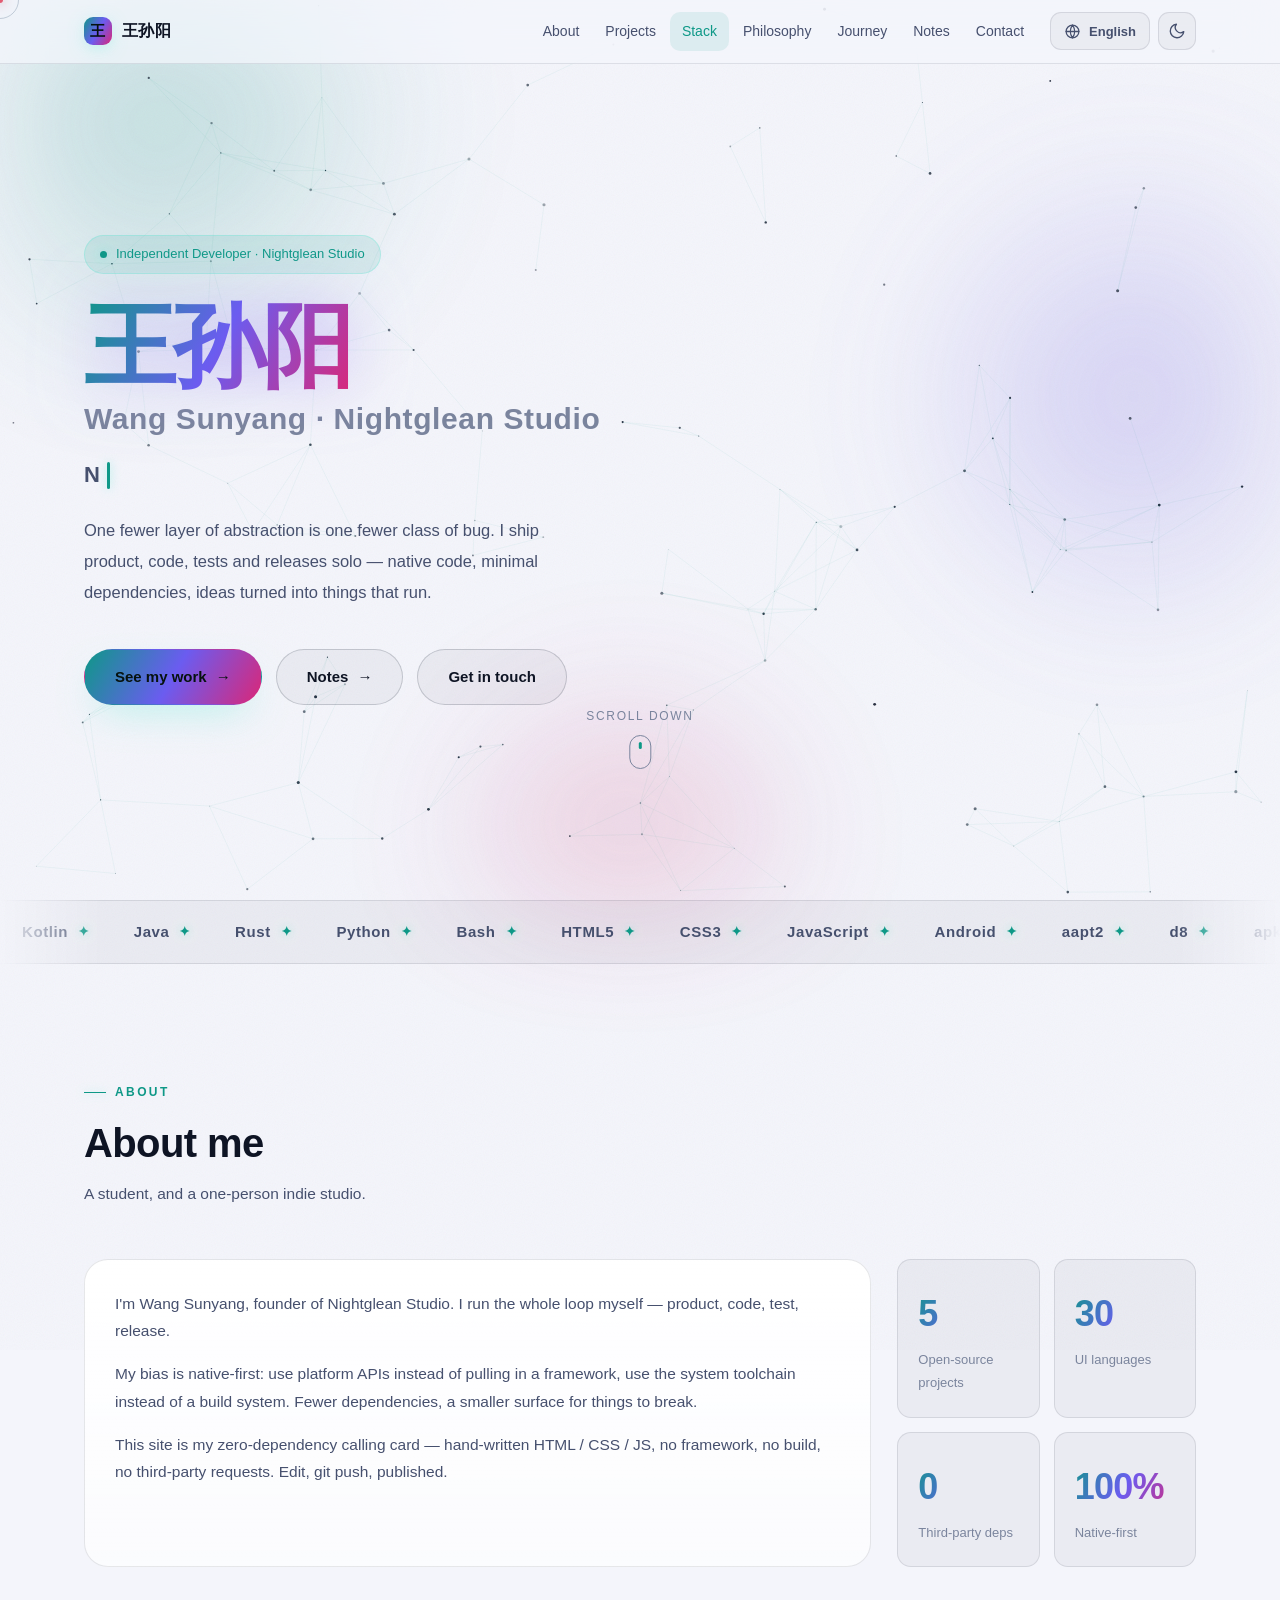
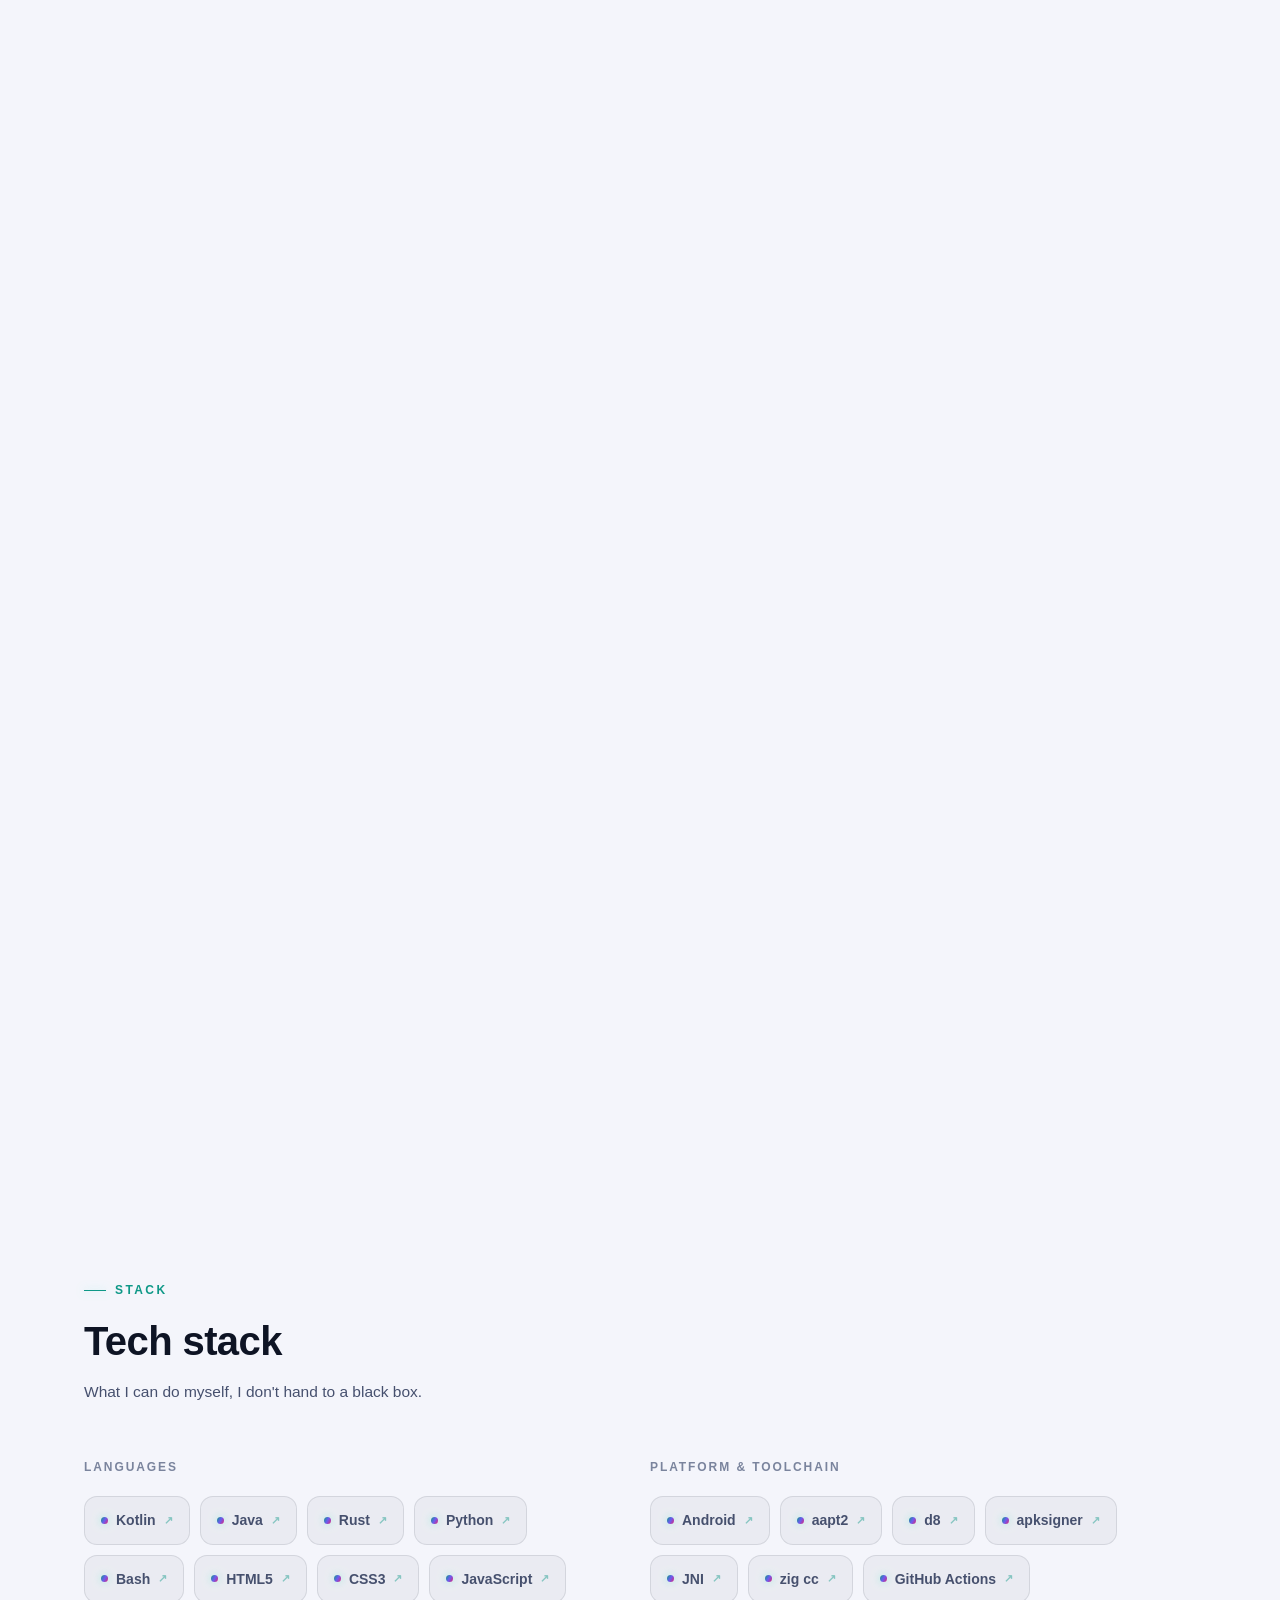
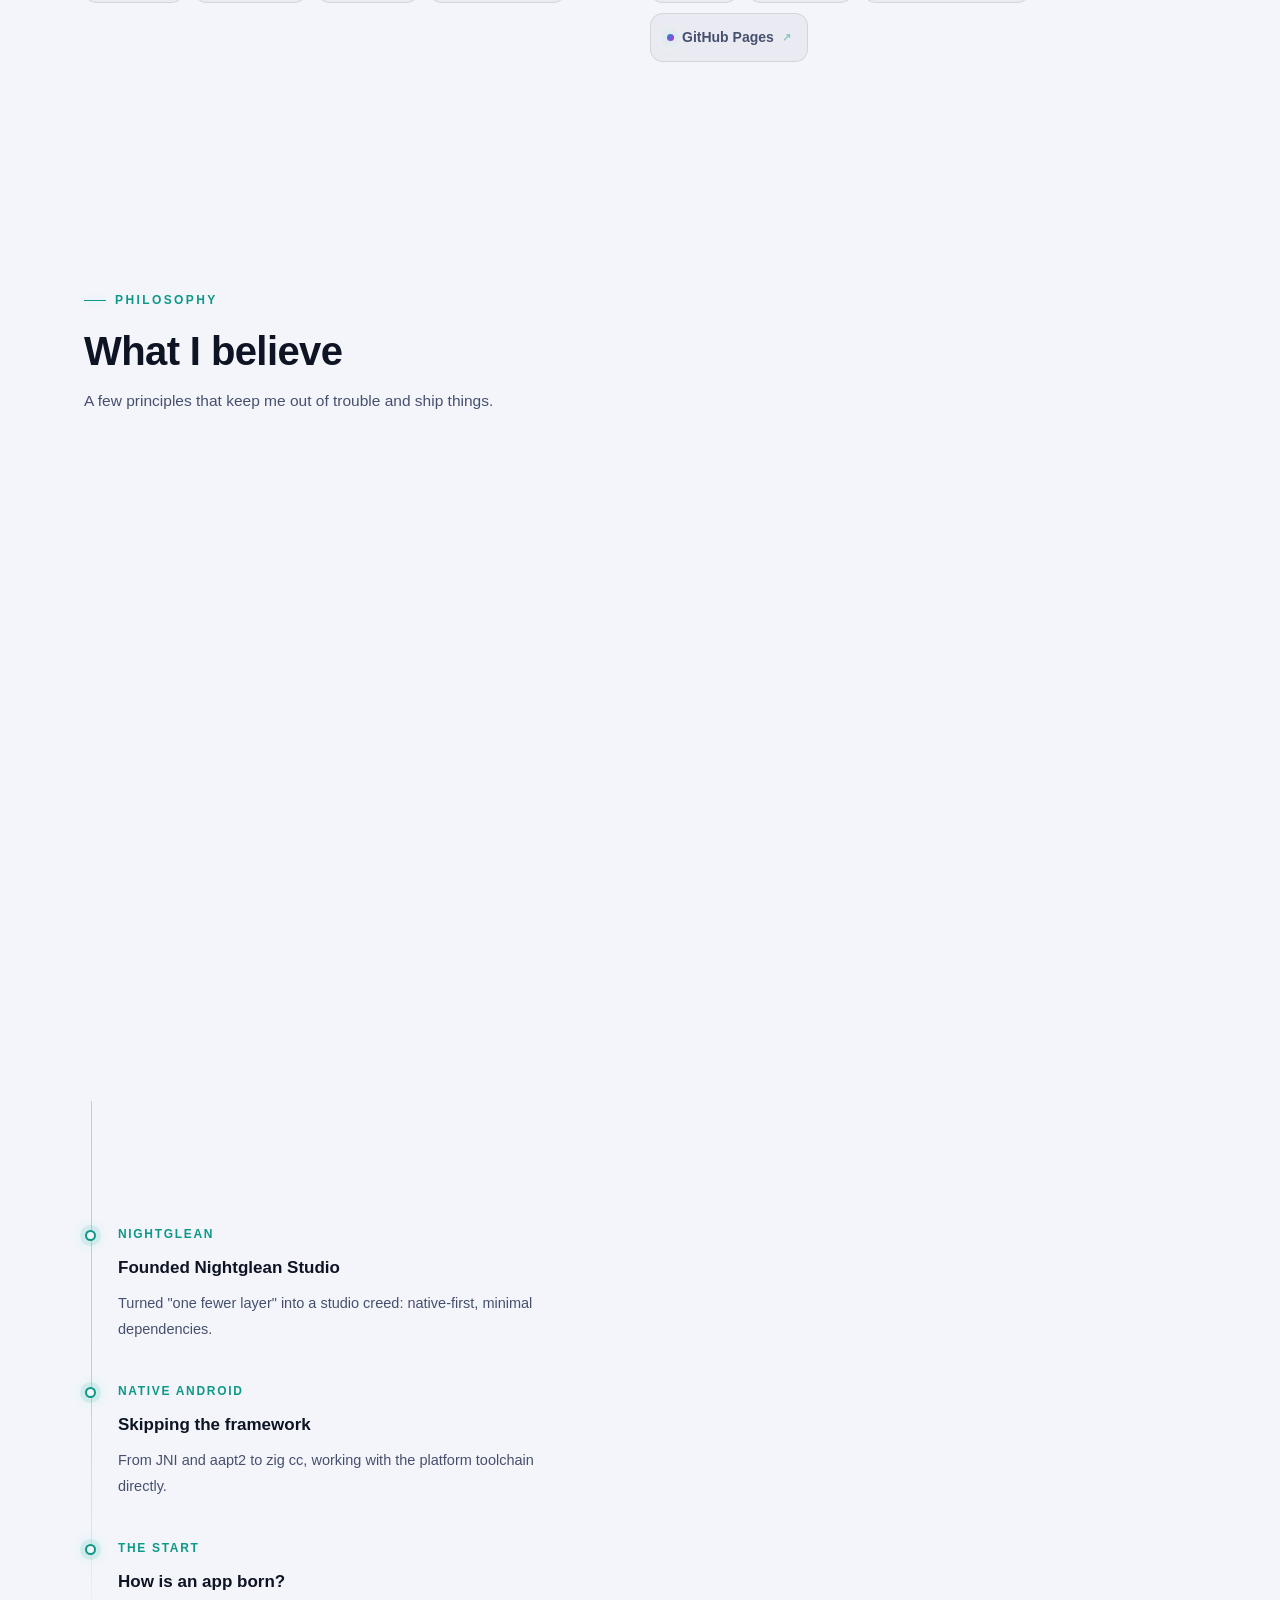
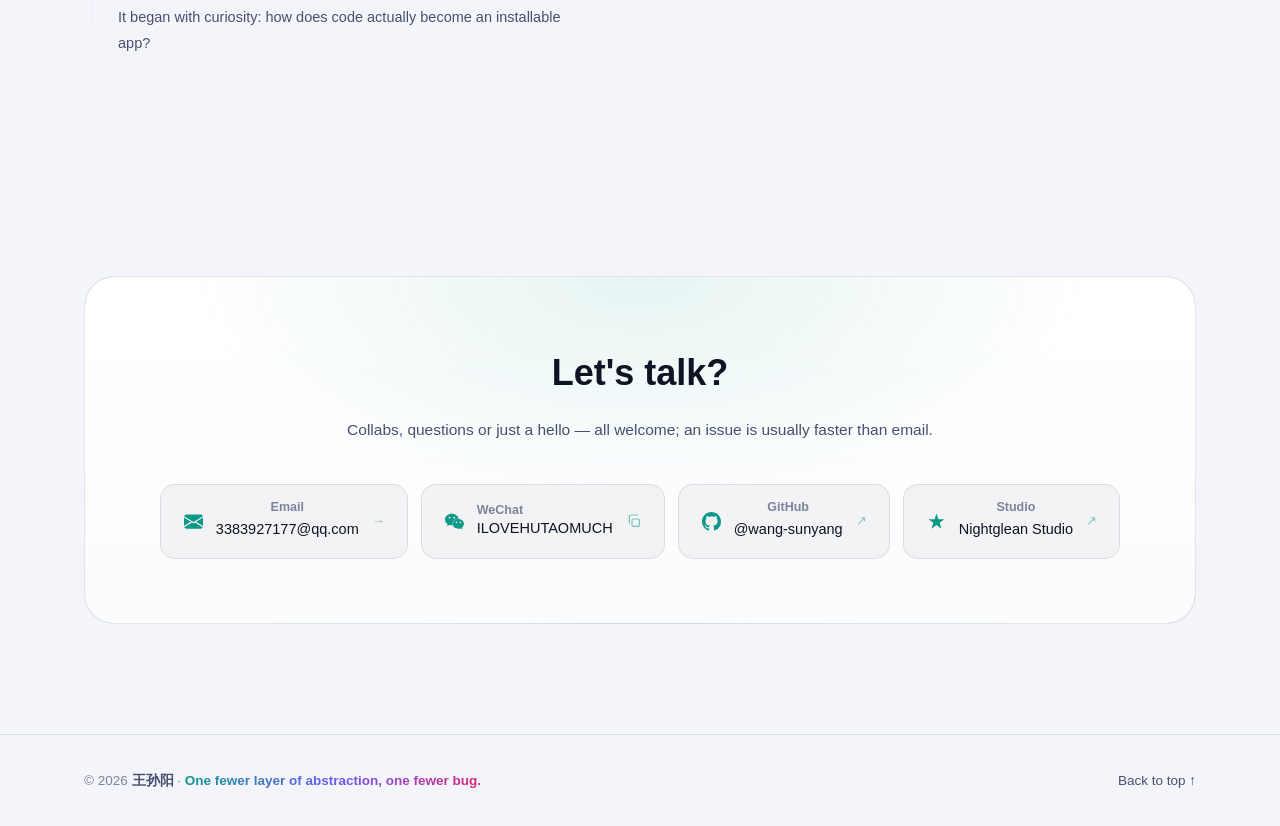
==== commit 4b604207: "perf(i18n): 词典外链化使五页体积降 58%，补齐首屏防闪/社交图/sitemap/打印/播报，新增 RSS - i18n: 内联词典收敛为 zh/zh-TW/en，其余 27 种拆为 i1" ====
--- a/index.html
+++ b/index.html
@@ -23,15 +23,53 @@
 <link rel="icon" type="image/png" sizes="32x32" href="favicon-32.png">
 <link rel="icon" type="image/png" sizes="16x16" href="favicon-16.png">
 <link rel="apple-touch-icon" sizes="180x180" href="apple-touch-icon.png">
+<link rel="icon" type="image/png" sizes="512x512" href="https://wang-sunyang.github.io/favicon-512.png">
+<link rel="manifest" href="https://wang-sunyang.github.io/site.webmanifest">
+<link rel="sitemap" type="application/xml" title="Sitemap" href="/sitemap.xml">
+  <link rel="alternate" type="application/rss+xml" title="王孙阳 · Wang Sunyang — 独立开发者" href="https://wang-sunyang.github.io/feed.xml">
+<meta property="og:image" content="https://wang-sunyang.github.io/og-cover.png">
+<meta property="og:image:width" content="1200">
+<meta property="og:image:height" content="630">
+<meta property="og:image:alt" content="王孙阳 · Wang Sunyang — 独立开发者">
+<meta name="twitter:image" content="https://wang-sunyang.github.io/og-cover.png">
+<meta name="twitter:image:alt" content="王孙阳 · Wang Sunyang — 独立开发者">
 
 <script>
 /* 首屏前决定主题，避免闪白/闪黑 */
 (function(){var s=null;try{s=localStorage.getItem('theme');}catch(e){}var l=window.matchMedia&&window.matchMedia('(prefers-color-scheme: light)').matches;document.documentElement.setAttribute('data-theme',s||(l?'light':'dark'));})();
 </script>
+<script>
+/* 首屏语言判定：读 body 之前先定好 <html lang/dir>；
+   目标语言不是中文时暂时隐藏正文，等词典就位再显示，避免先闪一句中文。 */
+(function(){
+  var L=["zh","zh-TW","en","ja","ko","fr","de","es","pt","it","ru","uk","pl","nl","tr","ar","hi","id","vi","th","el","sv","cs","ro","bn","ur","ms","tl","he","fa"];
+  var RTL=["ar","he","fa","ur","yi","dv","ps","ckb","sd","ug"];
+  var code=null;
+  try{code=localStorage.getItem("lang");}catch(e){}
+  if(!code||L.indexOf(code)<0){
+    code=null;
+    var list=(navigator.languages&&navigator.languages.length)?navigator.languages:[navigator.language||"zh"];
+    for(var i=0;i<list.length;i++){
+      var tag=String(list[i]||"").toLowerCase();if(!tag)continue;
+      var bits=tag.split("-"),prim=bits[0],rest=bits.slice(1).join("-");
+      if(prim==="zh"){code=(rest.indexOf("hant")>-1||rest==="tw"||rest==="hk"||rest==="mo")?"zh-TW":"zh";break;}
+      if(L.indexOf(tag)>-1){code=tag;break;}
+      if(L.indexOf(prim)>-1){code=prim;break;}
+    }
+    if(!code)code="zh";
+  }
+  var de=document.documentElement;
+  de.setAttribute("lang",({"zh":"zh-CN","zh-TW":"zh-Hant"})[code]||code);
+  de.setAttribute("dir",RTL.indexOf(code)>-1?"rtl":"ltr");
+  window.__BOOT_LANG__=code;
+  if(code!=="zh")de.className=(de.className?de.className+" ":"")+"i18n-boot";
+  setTimeout(function(){if(!window.__LANG_READY__)de.className=de.className.replace(/\s*i18n-boot/g,"");},4000);
+})();
+</script>
 <style>
 /* ============================================================
    NIGHTGLEAN · 长夜拾星 — Design System
-   0 deps · hand-written · 20 languages
+   0 deps · hand-written · 30 languages
    ============================================================ */
 :root{
   --bg:#05060e;
@@ -443,10 +481,51 @@
   #aurora i,.marquee-track,.ring{animation:none}
   #grain{display:none}
 }
+/* ---- language panel polish (unified) ---- */
+#langPanel .lang-search-wrap{padding:10px 12px 4px;}
+#langPanel .lang-search{width:100%;box-sizing:border-box;padding:8px 11px;border-radius:9px;border:1px solid rgba(128,128,128,.35);background:rgba(128,128,128,.08);color:inherit;font:inherit;font-size:13px;line-height:1.3;-webkit-appearance:none;appearance:none;}
+#langPanel .lang-search::-webkit-search-cancel-button{-webkit-appearance:none;}
+#langPanel .lang-search:focus{outline:2px solid rgba(120,170,255,.85);outline-offset:1px;}
+#langPanel .lang-list button[data-lang]:focus-visible{outline:2px solid rgba(120,170,255,.85);outline-offset:2px;}
+#langPanel.no-match .lang-list::after{content:"\2014";display:block;padding:22px 0;text-align:center;opacity:.55;}
+html.lang-lock,html.lang-lock body{overflow:hidden;}
+@media (prefers-reduced-motion:reduce){#langPanel,.lang-search-wrap{transition:none!important;animation:none!important;}}
+html:lang(bn){font-family:"Noto Sans Bengali","Nirmala UI","Segoe UI",system-ui,sans-serif;}
+html:lang(ur){font-family:"Noto Nastaliq Urdu","Noto Naskh Arabic","Segoe UI",Tahoma,system-ui,sans-serif;}
+html:lang(fa),html:lang(he),html:lang(ar),html:lang(sd),html:lang(ps){font-family:"Segoe UI",Tahoma,"Noto Naskh Arabic","Noto Sans Hebrew",system-ui,sans-serif;}
+/* i18n 首屏防闪：目标语言不是中文时，切换完成前不显示正文 */
+html.i18n-boot body{visibility:hidden}
+html.i18n-boot{background:#05060e}
+html[data-theme="light"].i18n-boot{background:#f4f5fb}
+/* ============================================================
+   打印样式 — 只留正文，去掉浮层、导航与暗色背景
+   ============================================================ */
+@media print{
+  @page{margin:14mm 12mm}
+  html,body{background:#fff!important;color:#111!important}
+  body{color-adjust:exact;-webkit-print-color-adjust:exact;print-color-adjust:exact}
+  #langPanel,#langBtn,#menuBtn,#mobileMenu,#menuOverlay,#langSearch,#bodyNote,
+  .aurora,.grain,.noise,.cursor-glow,.lang-search-wrap,.skip-link,.sr-only,.theme-toggle,
+  nav,.nav,.topbar,.lang-wrap,.more-wrap{display:none!important}
+  a{color:#111!important;text-decoration:underline}
+  a[href^="http"]::after{content:" (" attr(href) ")";font-size:9pt;color:#555;word-break:break-all}
+  h1,h2,h3{break-after:avoid;page-break-after:avoid}
+  img,pre,table,blockquote,figure{break-inside:avoid;page-break-inside:avoid}
+  pre{white-space:pre-wrap;word-break:break-word;border:1px solid #ddd;background:#fafafa}
+}
+
+@media print{
+  .toc,.post-nav,.read-bar,.reader-bar,.progress,.scroll-progress,#tocToggle{display:none!important}
+  .prose{max-width:none!important;font-size:11.5pt;line-height:1.65;color:#111}
+  .prose pre,.prose code{color:#111!important;background:#f4f4f4!important}
+  .prose img{max-width:100%!important;height:auto}
+  .prose a{word-break:break-word}
+}
 </style>
 </head>
 
 <body>
+<div id="srStatus" role="status" aria-live="polite" aria-atomic="true" style="position:absolute;width:1px;height:1px;margin:-1px;padding:0;overflow:hidden;clip:rect(0 0 0 0);white-space:nowrap;border:0"></div>
 <a class="skip" href="#main" data-i18n="skip">跳到主要内容</a>
 <div id="progress" aria-hidden="true"></div>
 
@@ -557,7 +636,7 @@
         </div>
         <div class="stats reveal">
           <div class="stat" data-tilt><b data-count="5">05</b><span data-i18n="about.s1k">开源项目</span></div>
-          <div class="stat" data-tilt><b data-count="20">20</b><span data-i18n="about.s2k">界面语言</span></div>
+          <div class="stat" data-tilt><b data-count="30">30</b><span data-i18n="about.s2k">界面语言</span></div>
           <div class="stat" data-tilt><b data-count="0">0</b><span data-i18n="about.s3k">第三方依赖</span></div>
           <div class="stat" data-tilt><b data-count="100" data-suffix="%">100%</b><span data-i18n="about.s4k">原生实现</span></div>
         </div>
@@ -610,7 +689,7 @@
           <span class="glare" aria-hidden="true"></span>
           <div class="ico" aria-hidden="true"><svg viewBox="0 0 24 24"><rect x="3" y="4" width="18" height="16" rx="2.5"/><path d="M3 9h18"/><path d="M6.6 6.5h.01M9.4 6.5h.01"/></svg></div>
           <h3><span data-i18n="projects.p5name">本站 · 零依赖个人站</span> <span class="go" aria-hidden="true">→</span></h3>
-          <p data-i18n="projects.p5d">你正在看的这个页面：纯手写、零依赖、20 种语言实时切换，没有框架也没有构建步骤。</p>
+          <p data-i18n="projects.p5d">你正在看的这个页面：纯手写、零依赖、30 种语言实时切换，没有框架也没有构建步骤。</p>
           <div class="meta"><span>HTML/CSS/JS</span><span>i18n</span><span>zero-dep</span><span data-i18n="projects.view">查看仓库</span></div>
         </a>
         <a class="card more-card reveal" href="https://github.com/wang-sunyang?tab=repositories" target="_blank" rel="noopener noreferrer">
@@ -750,7 +829,7 @@
 
 <script>
 /* ============================================================
-   i18n dictionary — 20 languages
+   i18n dictionary — 30 languages
    ============================================================ */
 var LANGS=[
   {code:"zh",native:"简体中文",sub:"Simplified Chinese"},
@@ -776,241 +855,48 @@
 ];
 
 var I18N={
-"zh":{skip:"跳到主要内容",ui:{langTitle:"选择语言 / Language"},
-nav:{about:"关于",projects:"作品",stack:"技术栈",phil:"理念",journey:"轨迹",notes:"笔记",contact:"联系"},
-hero:{status:"独立开发者 · 长夜拾星工作室",lead:"少一层抽象，就少一类 bug。一个人做完产品、开发、测试、发布——用原生代码与最少的依赖，把想法做成能跑的东西。",cta1:"看看作品",cta2:"联系我",scroll:"向下滚动",roles:["独立开发者","原生 Android 工程师","无 Gradle 构建链实践者","AI Agent 安全研究者","一人成军的创作者"]},
-about:{tag:"ABOUT",title:"关于我",subtitle:"中职在读，同时是一人成军的独立开发者。",p1:"我是王孙阳，长夜拾星工作室（Nightglean Studio）的创始人。产品、编码、测试、发版，全流程自己一个人跑。",p2:"技术取向是「原生优先」：能用平台 API 就不引框架，能用系统工具链就不上构建系统。我笃信——依赖越少，出问题的面越小。",p3:"这个网站是我的零依赖数字名片：纯手写 HTML / CSS / JS，没有框架、没有构建、没有第三方请求，改完 git push 就发布。",s1k:"开源项目",s2k:"界面语言",s3k:"第三方依赖",s4k:"原生实现"},
-projects:{tag:"PROJECTS",title:"开源作品",subtitle:"原生优先、最少依赖，每一个都在跑、都能复现。",view:"查看仓库",moreTitle:"还有更多在路上。",moreDesc:"长夜拾星，慢慢打磨每一个作品。",moreLink:"去 GitHub 逛逛 →",p1name:"拾光 · OneStar",p1d:"不用 Gradle / AGP 的原生 Android 构建实验：aapt2 + javac + d8 + apksigner + zig cc，一条 build.sh 走完全程。",p2name:"AppFunction Guard",p2d:"Android 16 让 AI Agent 能直接调用你 App 里的函数；它补上平台没给的门卫——逐函数授权、限流、PII 脱敏与审计。",p3name:"蜕冗 · moltdisk",p3d:"磁盘里最占地方的，往往是能由源码重建的构建产物。找出它们、算清体积、给出证据，然后停手——它不删任何东西。",p4name:"Marvis · Persona Spec",p4d:"一份可被程序检查的人格规范：30 格台词位、20 条禁句、可运行的 lint 与基准测试，附 Fault Bloom 视觉系统。",p5name:"本站 · 零依赖个人站",p5d:"你正在看的这个页面：纯手写、零依赖、20 种语言实时切换，没有框架也没有构建步骤。"},
-stack:{tag:"STACK",title:"技术栈",subtitle:"能自己动手的，就不交给黑盒。",lang:"语言",tool:"平台与工具链"},
-phil:{tag:"PHILOSOPHY",title:"我的信条",subtitle:"几条让我少踩坑、把东西做出来的原则。",i1t:"少一层抽象，就少一类 bug",i1d:"能用平台 API 就绝不引框架；每少一层，出问题的面就小一圈。",i2t:"可复现的构建 > 聪明的构建",i2d:"无缓存、无守护进程，构建时间可预期——比「快但玄学」更值钱。",i3t:"先做出来，再优化",i3d:"做出来比想清楚更重要；先跑通，再打磨。",i4t:"只审计，不删除",i4d:"工具应给出证据、把决定权留给人，而不是替人动手。"},
-journey:{tag:"JOURNEY",title:"成长轨迹",subtitle:"一步步走到现在，每一步都算数。",j1w:"现在",j1t:"五个项目独立维护",j1d:"一条无 Gradle 的构建链、一套 AI Agent 权限闸门、一个只审计不删除的 CLI。",j2w:"长夜拾星",j2t:"成立 Nightglean Studio",j2d:"把「少一层抽象」做成工作室的信条：原生优先、最少依赖。",j3w:"入门原生 Android",j3t:"绕开框架直连工具链",j3d:"从 JNI、aapt2 到 zig cc，直接和平台工具链打交道。",j4w:"起点",j4t:"好奇一个 App 如何诞生",j4d:"从「一个 App 到底是怎么从代码变成安装包的」开始自己动手。"},
-contact:{title:"一起聊聊？",subtitle:"合作、提问或单纯打个招呼，我都欢迎；开 Issue 通常比邮件更快。",email:"邮箱",wechat:"微信",studio:"工作室",copied:"已复制，去微信搜我"},
-kbd:{title:"键盘快捷键",hint:"按 ? 或 Esc 关闭",github:"打开 GitHub",notes:"打开笔记",theme:"切换深浅主题",lang:"切换语言"},footer:{line:"少一层抽象，就少一类 bug。",top:"回到顶部 ↑"}},
-
-"zh-TW":{skip:"跳到主要內容",ui:{langTitle:"選擇語言 / Language"},
-nav:{about:"關於",projects:"作品",stack:"技術棧",phil:"理念",journey:"軌跡",notes:"筆記",contact:"聯繫"},
-hero:{status:"獨立開發者 · 長夜拾星工作室",lead:"少一層抽象，就少一類 bug。一個人做完產品、開發、測試、發佈——用原生程式碼與最少的依賴，把想法做成能跑的東西。",cta1:"看看作品",cta2:"聯絡我",scroll:"向下捲動",roles:["獨立開發者","原生 Android 工程師","無 Gradle 建置鏈實踐者","AI Agent 安全研究者","一人成軍的創作者"]},
-about:{tag:"ABOUT",title:"關於我",subtitle:"中職在讀，同時是一人成軍的獨立開發者。",p1:"我是王孫陽，長夜拾星工作室（Nightglean Studio）的創辦人。產品、編碼、測試、發版，全流程自己一個人跑。",p2:"技術取向是「原生優先」：能用平台 API 就不引框架，能用系統工具鏈就不上建置系統。我深信——依賴越少，出問題的面越小。",p3:"這個網站是我的零依賴數位名片：純手寫 HTML / CSS / JS，沒有框架、沒有建置、沒有第三方請求，改完 git push 就發佈。",s1k:"開源專案",s2k:"介面語言",s3k:"第三方依賴",s4k:"原生實作"},
-projects:{tag:"PROJECTS",title:"開源作品",subtitle:"原生優先、最少依賴，每一個都在跑、都能重現。",view:"查看倉庫",moreTitle:"還有更多在路上。",moreDesc:"長夜拾星，慢慢打磨每一個作品。",moreLink:"去 GitHub 逛逛 →",p1name:"拾光 · OneStar",p1d:"不用 Gradle / AGP 的原生 Android 建置實驗：aapt2 + javac + d8 + apksigner + zig cc，一條 build.sh 走完全程。",p2name:"AppFunction Guard",p2d:"Android 16 讓 AI Agent 能直接呼叫你 App 裡的函式；它補上平台沒給的守衛——逐函式授權、限流、PII 去識別化與稽核。",p3name:"蛻冗 · moltdisk",p3d:"磁碟裡最佔地方的，往往是能由原始碼重建的建置產物。找出它們、算清體積、給出證據，然後停手——它不刪任何東西。",p4name:"Marvis · Persona Spec",p4d:"一份可被程式檢查的人格規範：30 格臺詞位、20 條禁句、可執行的 lint 與基準測試，附 Fault Bloom 視覺系統。",p5name:"本站 · 零依賴個人站",p5d:"你正在看的這個頁面：純手寫、零依賴、20 種語言即時切換，沒有框架也沒有建置步驟。"},
-stack:{tag:"STACK",title:"技術棧",subtitle:"能自己動手的，就不交給黑盒。",lang:"語言",tool:"平台與工具鏈"},
-phil:{tag:"PHILOSOPHY",title:"我的信條",subtitle:"幾條讓我少踩坑、把東西做出來的原則。",i1t:"少一層抽象，就少一類 bug",i1d:"能用平台 API 就絕不引框架；每少一層，出問題的面就小一圈。",i2t:"可重現的建置 > 聰明的建置",i2d:"無快取、無守護行程，建置時間可預期——比「快但玄學」更值錢。",i3t:"先做出來，再最佳化",i3d:"做出來比想清楚更重要；先跑通，再打磨。",i4t:"只稽核，不刪除",i4d:"工具應給出證據、把決定權留給人，而不是替人動手。"},
-journey:{tag:"JOURNEY",title:"成長軌跡",subtitle:"一步步走到現在，每一步都算數。",j1w:"現在",j1t:"五個專案獨立維護",j1d:"一條無 Gradle 的建置鏈、一套 AI Agent 權限閘門、一個只稽核不刪除的 CLI。",j2w:"長夜拾星",j2t:"成立 Nightglean Studio",j2d:"把「少一層抽象」做成工作室的信條：原生優先、最少依賴。",j3w:"入門原生 Android",j3t:"繞開框架直連工具鏈",j3d:"從 JNI、aapt2 到 zig cc，直接和平台工具鏈打交道。",j4w:"起點",j4t:"好奇一個 App 如何誕生",j4d:"從「一個 App 到底是怎麼從程式碼變成安裝包的」開始自己動手。"},
-contact:{title:"一起聊聊？",subtitle:"合作、提問或單純打個招呼，我都歡迎；開 Issue 通常比郵件更快。",email:"信箱",wechat:"微信",studio:"工作室",copied:"已複製，去微信搜我"},
-kbd:{title:"鍵盤快捷鍵",hint:"按 ? 或 Esc 關閉",github:"開啟 GitHub",notes:"開啟筆記",theme:"切換深淺主題",lang:"切換語言"},footer:{line:"少一層抽象，就少一類 bug。",top:"回到頂部 ↑"}},
-
-"en":{skip:"Skip to content",ui:{langTitle:"Choose language / Language"},
-nav:{about:"About",projects:"Projects",stack:"Stack",phil:"Philosophy",journey:"Journey",notes:"Notes",contact:"Contact"},
-hero:{status:"Independent Developer · Nightglean Studio",lead:"One fewer layer of abstraction is one fewer class of bug. I ship product, code, tests and releases solo — native code, minimal dependencies, ideas turned into things that run.",cta1:"See my work",cta2:"Get in touch",scroll:"Scroll down",roles:["Independent Developer","Native Android Engineer","No-Gradle Build-Chain Builder","AI-Agent Security Researcher","One-Person Studio"]},
-about:{tag:"ABOUT",title:"About me",subtitle:"A student, and a one-person indie studio.",p1:"I'm Wang Sunyang, founder of Nightglean Studio. I run the whole loop myself — product, code, test, release.",p2:"My bias is native-first: use platform APIs instead of pulling in a framework, use the system toolchain instead of a build system. Fewer dependencies, a smaller surface for things to break.",p3:"This site is my zero-dependency calling card — hand-written HTML / CSS / JS, no framework, no build, no third-party requests. Edit, git push, published.",s1k:"Open-source projects",s2k:"UI languages",s3k:"Third-party deps",s4k:"Native-first"},
-projects:{tag:"PROJECTS",title:"Open-source work",subtitle:"Native-first, minimal dependencies — each one runs and reproduces.",view:"View repo",moreTitle:"More on the way.",moreDesc:"Nightglean — polishing every project, one at a time.",moreLink:"Browse on GitHub →",p1name:"OneStar",p1d:"A native Android build without Gradle / AGP: aapt2 + javac + d8 + apksigner + zig cc, the whole pipeline in one build.sh.",p2name:"AppFunction Guard",p2d:"Android 16 lets AI agents call functions inside your app. This adds the guard the platform left out — per-function authorization, rate limits, PII redaction and an audit trail.",p3name:"moltdisk",p3d:"The heaviest things on a disk are often build artifacts rebuildable from source. Find them, size them, show the evidence — then stop. It never deletes.",p4name:"Marvis · Persona Spec",p4d:"A persona contract that code can check: 30 dialogue slots, 20 forbidden lines, a runnable linter and benchmarks, plus the Fault Bloom visual system.",p5name:"This site",p5d:"The page you're reading: hand-written, zero dependencies, 20 languages switching live, no framework and no build step."},
-stack:{tag:"STACK",title:"Tech stack",subtitle:"What I can do myself, I don't hand to a black box.",lang:"Languages",tool:"Platform & toolchain"},
-phil:{tag:"PHILOSOPHY",title:"What I believe",subtitle:"A few principles that keep me out of trouble and ship things.",i1t:"One fewer abstraction, one fewer bug",i1d:"Use a platform API before a framework; every layer you skip shrinks the surface for failure.",i2t:"Reproducible builds > clever builds",i2d:"No cache, no daemon, predictable build times — worth more than fast-but-mystical.",i3t:"Ship it, then refine",i3d:"Making it real matters more than thinking it through; get it running first, then polish.",i4t:"Audit, never delete",i4d:"A tool should present evidence and leave the decision to a human, not act for them."},
-journey:{tag:"JOURNEY",title:"The journey",subtitle:"Step by step to here — every step counted.",j1w:"Now",j1t:"Five projects, one maintainer",j1d:"A no-Gradle build chain, an AI-agent guard SDK, an audit-only disk CLI.",j2w:"Nightglean",j2t:"Founded Nightglean Studio",j2d:"Turned \"one fewer layer\" into a studio creed: native-first, minimal dependencies.",j3w:"Native Android",j3t:"Skipping the framework",j3d:"From JNI and aapt2 to zig cc, working with the platform toolchain directly.",j4w:"The start",j4t:"How is an app born?",j4d:"It began with curiosity: how does code actually become an installable app?"},
-contact:{title:"Let's talk?",subtitle:"Collabs, questions or just a hello — all welcome; an issue is usually faster than email.",email:"Email",wechat:"WeChat",studio:"Studio",copied:"Copied — find me on WeChat"},
-kbd:{title:"Keyboard shortcuts",hint:"Press ? or Esc to close",github:"Open GitHub",notes:"Open notes",theme:"Toggle theme",lang:"Switch language"},footer:{line:"One fewer layer of abstraction, one fewer bug.",top:"Back to top ↑"}},
-
-"ja":{skip:"本文へスキップ",ui:{langTitle:"言語を選択 / Language"},
-nav:{about:"私について",projects:"作品",stack:"技術スタック",phil:"信条",journey:"軌跡",notes:"ノート",contact:"連絡"},
-hero:{status:"独立開発者 · Nightglean Studio",lead:"抽象を 1 つ減らせば、バグは 1 種類減る。製品・開発・テスト・リリースをすべて一人で——ネイティブコードと最小限の依存で、アイデアを動くものに。",cta1:"作品を見る",cta2:"連絡する",scroll:"スクロール",roles:["独立開発者","ネイティブ Android エンジニア","Gradle レスビルドの実践者","AI エージェントのセキュリティ研究者","一人スタジオ"]},
-about:{tag:"ABOUT",title:"私について",subtitle:"学生であり、一人完結のインディー開発者。",p1:"王孫陽、Nightglean Studio の創業者です。製品・コーディング・テスト・リリースの全工程を自分ひとりで回しています。",p2:"「ネイティブ優先」が信条です。プラットフォーム API で済むならフレームワークは入れない、システムのツールチェーンで済むならビルドシステムは入れない。依存が少ないほど、壊れる面も小さくなる。",p3:"このサイトは依存ゼロの名刺です。素の HTML / CSS / JS で、フレームワークもビルドもサードパーティ通信もなし。編集して git push するだけ。",s1k:"オープンソース",s2k:"UI 言語",s3k:"サードパーティ依存",s4k:"ネイティブ実装"},
-projects:{tag:"PROJECTS",title:"オープンソース作品",subtitle:"ネイティブ優先・最小依存。どれも動き、再現できる。",view:"リポジトリへ",moreTitle:"さらに続々と進行中。",moreDesc:"Nightglean——ひとつずつ、じっくり磨いていく。",moreLink:"GitHub を見る →",p1name:"OneStar",p1d:"Gradle / AGP を使わないネイティブ Android ビルドの実験：aapt2 + javac + d8 + apksigner + zig cc、build.sh 一本で完結。",p2name:"AppFunction Guard",p2d:"Android 16 は AI エージェントにアプリ内関数の直接呼び出しを許す。これが欠けている門番を補う——関数単位の認可・レート制限・PII の秘匿化・監査。",p3name:"moltdisk",p3d:"ディスクで一番場所を取るのは、ソースから再構築できるビルド成果物であることが多い。見つけ出し、サイズを計算し、根拠を示して、そこで止まる——決して削除しない。",p4name:"Marvis · Persona Spec",p4d:"プログラムで検査できる人格仕様：30 の台詞スロット、20 の禁句、実行可能な linter とベンチマーク、Fault Bloom ビジュアルシステム付き。",p5name:"このサイト",p5d:"いま読んでいるこのページ。素の手書き、依存ゼロ、20 言語のリアルタイム切替、フレームワークもビルドもなし。"},
-stack:{tag:"STACK",title:"技術スタック",subtitle:"自分でできることをブラックボックスに渡さない。",lang:"言語",tool:"プラットフォームとツールチェーン"},
-phil:{tag:"PHILOSOPHY",title:"私の信条",subtitle:"失敗を減らし、ものを形にするためのいくつかの原則。",i1t:"抽象を 1 つ減らせば、バグは 1 つ減る",i1d:"フレームワークより先にプラットフォーム API。省いた層の分だけ、壊れる面は小さくなる。",i2t:"再現できるビルド > 賢いビルド",i2d:"キャッシュなし、デーモンなし、予測可能なビルド時間——「速いけれど不確か」より価値がある。",i3t:"まず形に、それから磨く",i3d:"考え抜くより形にすることが大事。まず動かし、それから磨く。",i4t:"監査する、削除しない",i4d:"ツールは根拠を示し、判断は人に委ねるべきで、人の代わりに手を下さない。"},
-journey:{tag:"JOURNEY",title:"軌跡",subtitle:"一歩ずつ今へ——どの一歩も意味があった。",j1w:"現在",j1t:"5 つのプロジェクトを一人で維持",j1d:"Gradle レスビルド、AI エージェント向け権限 SDK、監査専用ディスク CLI。",j2w:"Nightglean",j2t:"Nightglean Studio を設立",j2d:"「1 つ少ない抽象」をスタジオの信条に：ネイティブ優先・最小依存。",j3w:"ネイティブ Android",j3t:"フレームワークを回避",j3d:"JNI や aapt2 から zig cc まで、プラットフォームのツールチェーンと直接向き合う。",j4w:"原点",j4t:"アプリはどう生まれるのか",j4d:"「コードがどうやってインストール可能なアプリになるのか」という好奇心から始まった。"},
-contact:{title:"話しませんか？",subtitle:"協業・質問・ただの挨拶、どれも歓迎。Issue の方がメールより早いことが多い。",email:"メール",wechat:"WeChat",studio:"スタジオ",copied:"コピーしました、WeChat で検索を"},
-kbd:{title:"キーボードショートカット",hint:"? か Esc で閉じる",github:"GitHub を開く",notes:"ノートを開く",theme:"テーマ切替",lang:"言語切替"},footer:{line:"抽象を 1 つ減らせば、バグは 1 種類減る。",top:"トップへ ↑"}},
-
-"ko":{skip:"본문으로 건너뛰기",ui:{langTitle:"언어 선택 / Language"},
-nav:{about:"소개",projects:"프로젝트",stack:"스택",phil:"신념",journey:"여정",notes:"노트",contact:"연락처"},
-hero:{status:"독립 개발자 · Nightglean Studio",lead:"추상화 한 겹을 줄이면 버그도 한 부류 줄어든다. 기획·개발·테스트·배포를 혼자서——네이티브 코드와 최소한의 의존성으로 아이디어를 실제로 돌아가는 것으로.",cta1:"작업물 보기",cta2:"연락하기",scroll:"스크롤",roles:["독립 개발자","네이티브 Android 엔지니어","무-Gradle 빌드 실천가","AI 에이전트 보안 연구자","1인 스튜디오"]},
-about:{tag:"ABOUT",title:"소개",subtitle:"학생이자, 1인 완결형 독립 개발자.",p1:"저는 Nightglean Studio의 창립자 왕쑨양입니다. 기획·코딩·테스트·배포 전 과정을 혼자서 돌립니다.",p2:"'네이티브 우선'이 원칙입니다. 플랫폼 API로 해결되면 프레임워크를 안 쓰고, 시스템 툴체인으로 되면 빌드 시스템을 안 씁니다. 의존성이 적을수록 문제가 생길 면도 작아집니다.",p3:"이 사이트는 의존성 제로인 제 명함입니다. 순수 HTML / CSS / JS로, 프레임워크도 빌드도 서드파티 요청도 없이 git push만 하면 배포됩니다.",s1k:"오픈소스 프로젝트",s2k:"UI 언어",s3k:"서드파티 의존성",s4k:"네이티브 구현"},
-projects:{tag:"PROJECTS",title:"오픈소스 작업",subtitle:"네이티브 우선·최소 의존. 모두 실행되고 재현됩니다.",view:"저장소 보기",moreTitle:"더 많은 작업이 진행 중입니다.",moreDesc:"Nightglean——하나씩, 천천히 다듬어갑니다.",moreLink:"GitHub 둘러보기 →",p1name:"OneStar",p1d:"Gradle / AGP 없이 네이티브 Android 빌드 실험: aapt2 + javac + d8 + apksigner + zig cc, build.sh 하나로 전체 파이프라인 완결.",p2name:"AppFunction Guard",p2d:"Android 16은 AI 에이전트가 앱 안의 함수를 직접 호출하게 합니다. 플랫폼이 빠뜨린 경비를 보완——함수 단위 인가, 속도 제한, PII 비식별화, 감사 기록.",p3name:"moltdisk",p3d:"디스크에서 가장 많은 공간을 차지하는 건 소스로 재구축 가능한 빌드 산출물인 경우가 많습니다. 찾아내고, 크기를 계산하고, 근거를 제시한 뒤 멈춥니다——절대 삭제하지 않습니다.",p4name:"Marvis · Persona Spec",p4d:"코드로 검사할 수 있는 페르소나 규약: 30개 대사 슬롯, 20개 금지 문장, 실행 가능한 linter와 벤치마크, Fault Bloom 비주얼 시스템 포함.",p5name:"이 사이트",p5d:"지금 읽고 있는 이 페이지. 순수 수작업, 의존성 제로, 20개 언어 실시간 전환, 프레임워크도 빌드도 없음."},
-stack:{tag:"STACK",title:"기술 스택",subtitle:"직접 할 수 있는 일은 블랙박스에 맡기지 않습니다.",lang:"언어",tool:"플랫폼 및 툴체인"},
-phil:{tag:"PHILOSOPHY",title:"저의 신념",subtitle:"실수를 줄이고 결과물을 만들어내는 몇 가지 원칙.",i1t:"추상화 한 겹을 줄이면 버그도 한 부류 줄어든다",i1d:"프레임워크보다 플랫폼 API를 먼저. 건너뛴 층만큼 실패할 면도 줄어듭니다.",i2t:"재현 가능한 빌드 > 영리한 빌드",i2d:"캐시도 데몬도 없이 예측 가능한 빌드 시간——'빠르지만 미신 같은' 것보다 가치 있습니다.",i3t:"먼저 만들고, 그다음 다듬기",i3d:"완벽히 구상하는 것보다 실제로 만드는 게 중요합니다. 먼저 돌리고, 그다음 다듬습니다.",i4t:"감사하되, 삭제하지 않는다",i4d:"도구는 근거를 제시하고 결정은 사람에게 남겨야 합니다. 대신 손을 대지 않습니다."},
-journey:{tag:"JOURNEY",title:"여정",subtitle:"한 걸음씩 여기까지——모든 걸음이 의미 있었다.",j1w:"지금",j1t:"프로젝트 5개, 유지보수는 혼자",j1d:"무-Gradle 빌드 체인, AI 에이전트 권한 SDK, 감사 전용 디스크 CLI.",j2w:"Nightglean",j2t:"Nightglean Studio 설립",j2d:"'한 겹 적은 추상화'를 스튜디오의 신조로: 네이티브 우선·최소 의존.",j3w:"네이티브 Android",j3t:"프레임워크 우회하기",j3d:"JNI와 aapt2에서 zig cc까지, 플랫폼 툴체인과 직접 마주합니다.",j4w:"시작",j4t:"앱은 어떻게 태어나는가",j4d:"'코드가 어떻게 설치 가능한 앱이 되는가'라는 호기심에서 출발했습니다."},
-contact:{title:"이야기해볼까요?",subtitle:"협업·질문·가벼운 인사 모두 환영합니다. 이슈가 메일보다 빠를 때가 많습니다.",email:"이메일",wechat:"위챗",studio:"스튜디오",copied:"복사됨, 위챗에서 검색하세요"},
-kbd:{title:"키보드 단축키",hint:"? 또는 Esc로 닫기",github:"GitHub 열기",notes:"노트 열기",theme:"테마 전환",lang:"언어 전환"},footer:{line:"추상화 한 겹을 줄이면 버그도 한 부류 줄어든다.",top:"맨 위로 ↑"}},
-
-"fr":{skip:"Aller au contenu",ui:{langTitle:"Choisir la langue / Language"},
-nav:{about:"À propos",projects:"Projets",stack:"Stack",phil:"Philosophie",journey:"Parcours",notes:"Notes",contact:"Contact"},
-hero:{status:"Développeur indépendant · Nightglean Studio",lead:"Une couche d'abstraction en moins, c'est une classe de bugs en moins. Produit, code, tests, releases — je fais tout seul, en code natif et avec un minimum de dépendances.",cta1:"Voir mes projets",cta2:"Me contacter",scroll:"Défiler",roles:["Développeur indépendant","Ingénieur Android natif","Bâtisseur de build sans Gradle","Chercheur en sécurité IA","Studio d'une personne"]},
-about:{tag:"À PROPOS",title:"À propos",subtitle:"Étudiant, et studio indépendant d'une personne.",p1:"Je suis Wang Sunyang, fondateur de Nightglean Studio. Je gère toute la boucle moi-même — produit, code, tests, release.",p2:"Mon parti pris : le natif d'abord. Utiliser les API de la plateforme plutôt qu'un framework, la chaîne d'outils du système plutôt qu'un système de build. Moins de dépendances, moins de surface pour casser.",p3:"Ce site est ma carte de visite zéro dépendance — HTML / CSS / JS écrits à la main, sans framework, sans build, sans requête tierce. On édite, git push, c'est publié.",s1k:"Projets open source",s2k:"Langues de l'UI",s3k:"Dépendances tierces",s4k:"Natif d'abord"},
-projects:{tag:"PROJETS",title:"Travaux open source",subtitle:"Natif d'abord, dépendances minimales — chacun tourne et se reproduit.",view:"Voir le dépôt",moreTitle:"D'autres arrivent bientôt.",moreDesc:"Nightglean — polir chaque projet, un à la fois.",moreLink:"Parcourir GitHub →",p1name:"OneStar",p1d:"Un build Android natif sans Gradle / AGP : aapt2 + javac + d8 + apksigner + zig cc, tout le pipeline dans un build.sh.",p2name:"AppFunction Guard",p2d:"Android 16 laisse les agents IA appeler des fonctions dans votre app. Ceci ajoute le garde manquant — autorisation par fonction, limites de débit, masquage PII et journal d'audit.",p3name:"moltdisk",p3d:"Ce qui pèse le plus sur un disque, ce sont souvent des artefacts rebuildables depuis les sources. Les trouver, les mesurer, montrer la preuve — puis s'arrêter. Il ne supprime jamais.",p4name:"Marvis · Persona Spec",p4d:"Un contrat de persona vérifiable par du code : 30 emplacements de répliques, 20 lignes interdites, un linter exécutable et des benchmarks, plus le système visuel Fault Bloom.",p5name:"Ce site",p5d:"La page que vous lisez : écrite à la main, zéro dépendance, 20 langues en direct, sans framework ni étape de build."},
-stack:{tag:"STACK",title:"Stack technique",subtitle:"Ce que je peux faire moi-même, je ne le confie pas à une boîte noire.",lang:"Langages",tool:"Plateforme & chaîne d'outils"},
-phil:{tag:"PHILOSOPHIE",title:"Ce que je crois",subtitle:"Quelques principes qui m'évitent des ennuis et font aboutir les choses.",i1t:"Une abstraction en moins, un bug en moins",i1d:"Une API de plateforme avant un framework ; chaque couche sautée réduit la surface de panne.",i2t:"Builds reproductibles > builds malins",i2d:"Pas de cache, pas de démon, des temps de build prévisibles — plus précieux que rapide-mais-mystique.",i3t:"Livrer d'abord, affiner ensuite",i3d:"Rendre réel compte plus que tout penser ; faire tourner d'abord, polir ensuite.",i4t:"Auditer, jamais supprimer",i4d:"Un outil doit présenter des preuves et laisser la décision à un humain, pas agir à sa place."},
-journey:{tag:"PARCOURS",title:"Le parcours",subtitle:"Pas à pas jusqu'ici — chaque pas a compté.",j1w:"Maintenant",j1t:"Cinq projets, un mainteneur",j1d:"Une chaîne de build sans Gradle, un SDK de garde pour agents IA, un CLI disque audit-only.",j2w:"Nightglean",j2t:"Fondation de Nightglean Studio",j2d:"Faire d'« une couche en moins » un credo : natif d'abord, dépendances minimales.",j3w:"Android natif",j3t:"Contourner le framework",j3d:"De JNI et aapt2 à zig cc, travailler directement avec la chaîne d'outils de la plateforme.",j4w:"Le départ",j4t:"Comment naît une app ?",j4d:"Tout est parti d'une curiosité : comment le code devient-il une app installable ?"},
-contact:{title:"On en parle ?",subtitle:"Collabs, questions ou simple bonjour — bienvenus ; une issue est souvent plus rapide qu'un mail.",email:"E-mail",wechat:"WeChat",studio:"Studio",copied:"Copié — retrouvez-moi sur WeChat"},
-kbd:{title:"Raccourcis clavier",hint:"? ou Échap pour fermer",github:"Ouvrir GitHub",notes:"Ouvrir les notes",theme:"Changer de thème",lang:"Changer de langue"},footer:{line:"Une couche d'abstraction en moins, une classe de bugs en moins.",top:"Retour en haut ↑"}},
-
-"de":{skip:"Zum Inhalt springen",ui:{langTitle:"Sprache wählen / Language"},
-nav:{about:"Über",projects:"Projekte",stack:"Stack",phil:"Prinzipien",journey:"Weg",notes:"Notizen",contact:"Kontakt"},
-hero:{status:"Unabhängiger Entwickler · Nightglean Studio",lead:"Eine Abstraktionsschicht weniger heißt eine Fehlerklasse weniger. Produkt, Code, Tests, Releases — alles allein, mit nativem Code und minimalen Abhängigkeiten.",cta1:"Meine Arbeit ansehen",cta2:"Kontakt aufnehmen",scroll:"Scrollen",roles:["Unabhängiger Entwickler","Nativer Android-Engineer","Builder ohne Gradle","AI-Agent-Sicherheitsforscher","Ein-Personen-Studio"]},
-about:{tag:"ÜBER",title:"Über mich",subtitle:"Student und Ein-Personen-Indie-Studio.",p1:"Ich bin Wang Sunyang, Gründer von Nightglean Studio. Den ganzen Kreislauf mache ich selbst — Produkt, Code, Test, Release.",p2:"Meine Devise: native first. Plattform-APIs statt Framework, System-Toolchain statt Build-System. Weniger Abhängigkeiten, weniger Angriffsfläche für Fehler.",p3:"Diese Seite ist meine abhängigkeitsfreie Visitenkarte — handgeschriebenes HTML / CSS / JS, kein Framework, kein Build, keine Drittanbieter-Requests. Editieren, git push, veröffentlicht.",s1k:"Open-Source-Projekte",s2k:"UI-Sprachen",s3k:"Dritt-Abhängigkeiten",s4k:"Native first"},
-projects:{tag:"PROJEKTE",title:"Open-Source-Arbeit",subtitle:"Native first, minimale Abhängigkeiten — jedes läuft und reproduziert.",view:"Repo ansehen",moreTitle:"Weitere sind unterwegs.",moreDesc:"Nightglean — jedes Projekt einzeln poliert.",moreLink:"Auf GitHub stöbern →",p1name:"OneStar",p1d:"Ein nativer Android-Build ohne Gradle / AGP: aapt2 + javac + d8 + apksigner + zig cc, die ganze Pipeline in einem build.sh.",p2name:"AppFunction Guard",p2d:"Android 16 lässt KI-Agenten Funktionen in deiner App aufrufen. Dies ergänzt den fehlenden Wächter — Autorisierung pro Funktion, Ratenlimits, PII-Maskierung und Audit-Trail.",p3name:"moltdisk",p3d:"Das Schwerste auf einer Platte sind oft Build-Artefakte, die sich aus dem Quellcode neu bauen lassen. Finden, messen, Beleg zeigen — dann aufhören. Es löscht nie.",p4name:"Marvis · Persona Spec",p4d:"Ein per Code prüfbarer Persona-Vertrag: 30 Dialogslots, 20 verbotene Zeilen, ein lauffähiger Linter und Benchmarks, plus das Fault-Bloom-Visualsystem.",p5name:"Diese Seite",p5d:"Die Seite, die du liest: handgeschrieben, null Abhängigkeiten, 20 Sprachen live, kein Framework und kein Build-Schritt."},
-stack:{tag:"STACK",title:"Tech-Stack",subtitle:"Was ich selbst kann, gebe ich keiner Blackbox.",lang:"Sprachen",tool:"Plattform & Toolchain"},
-phil:{tag:"PRINZIPIEN",title:"Woran ich glaube",subtitle:"Ein paar Prinzipien, die mir Ärger ersparen und Dinge fertig werden lassen.",i1t:"Eine Abstraktion weniger, ein Bug weniger",i1d:"Erst Plattform-API, dann Framework; jede übersprungene Schicht verkleinert die Fehlerfläche.",i2t:"Reproduzierbare Builds > clevere Builds",i2d:"Kein Cache, kein Daemon, vorhersagbare Buildzeiten — mehr wert als schnell-aber-mystisch.",i3t:"Erst ausliefern, dann verfeinern",i3d:"Realisieren zählt mehr als Durchdenken; erst zum Laufen bringen, dann polieren.",i4t:"Prüfen, nie löschen",i4d:"Ein Tool soll Belege liefern und die Entscheidung dem Menschen lassen, nicht selbst handeln."},
-journey:{tag:"WEG",title:"Der Weg",subtitle:"Schritt für Schritt hierher — jeder Schritt zählte.",j1w:"Jetzt",j1t:"Fünf Projekte, ein Maintainer",j1d:"Eine Gradle-lose Build-Kette, ein Guard-SDK für KI-Agenten, ein audit-only Disk-CLI.",j2w:"Nightglean",j2t:"Nightglean Studio gegründet",j2d:"Aus „eine Schicht weniger“ ein Credo gemacht: native first, minimale Abhängigkeiten.",j3w:"Natives Android",j3t:"Am Framework vorbei",j3d:"Von JNI und aapt2 bis zig cc, direkt mit der Plattform-Toolchain arbeiten.",j4w:"Der Anfang",j4t:"Wie entsteht eine App?",j4d:"Es begann mit Neugier: Wie wird Code eigentlich zu einer installierbaren App?"},
-contact:{title:"Reden wir?",subtitle:"Kooperationen, Fragen oder einfach ein Hallo — willkommen; ein Issue ist meist schneller als Mail.",email:"E-Mail",wechat:"WeChat",studio:"Studio",copied:"Kopiert — finde mich auf WeChat"},
-kbd:{title:"Tastenkürzel",hint:"? oder Esc zum Schließen",github:"GitHub öffnen",notes:"Notizen öffnen",theme:"Theme wechseln",lang:"Sprache wechseln"},footer:{line:"Eine Abstraktionsschicht weniger, eine Fehlerklasse weniger.",top:"Nach oben ↑"}},
-
-"es":{skip:"Saltar al contenido",ui:{langTitle:"Elegir idioma / Language"},
-nav:{about:"Sobre mí",projects:"Proyectos",stack:"Stack",phil:"Filosofía",journey:"Trayectoria",notes:"Notas",contact:"Contacto"},
-hero:{status:"Desarrollador independiente · Nightglean Studio",lead:"Una capa de abstracción menos es una clase de bugs menos. Producto, código, tests y releases — todo en solitario, con código nativo y dependencias mínimas.",cta1:"Ver mi trabajo",cta2:"Contactar",scroll:"Desplázate",roles:["Desarrollador independiente","Ingeniero Android nativo","Constructor sin Gradle","Investigador de seguridad IA","Estudio unipersonal"]},
-about:{tag:"SOBRE MÍ",title:"Sobre mí",subtitle:"Estudiante y estudio independiente de una sola persona.",p1:"Soy Wang Sunyang, fundador de Nightglean Studio. Llevo todo el ciclo yo mismo — producto, código, test, release.",p2:"Mi sesgo es lo nativo primero: APIs de plataforma antes que un framework, la toolchain del sistema antes que un build system. Menos dependencias, menos superficie para que algo se rompa.",p3:"Este sitio es mi tarjeta de visita sin dependencias — HTML / CSS / JS a mano, sin framework, sin build, sin peticiones de terceros. Editas, git push, publicado.",s1k:"Proyectos open source",s2k:"Idiomas de la UI",s3k:"Dependencias de terceros",s4k:"Nativo primero"},
-projects:{tag:"PROYECTOS",title:"Trabajo open source",subtitle:"Nativo primero, dependencias mínimas — cada uno corre y se reproduce.",view:"Ver repo",moreTitle:"Hay más en camino.",moreDesc:"Nightglean — puliendo cada proyecto, uno a uno.",moreLink:"Explorar GitHub →",p1name:"OneStar",p1d:"Un build Android nativo sin Gradle / AGP: aapt2 + javac + d8 + apksigner + zig cc, toda la pipeline en un build.sh.",p2name:"AppFunction Guard",p2d:"Android 16 deja que agentes de IA llamen funciones dentro de tu app. Esto añade el guardián que faltaba — autorización por función, límites de tasa, redacción de PII y auditoría.",p3name:"moltdisk",p3d:"Lo más pesado en un disco suelen ser artefactos de build reconstruibles desde el código. Encontrarlos, medirlos, mostrar la evidencia — y parar. Nunca borra.",p4name:"Marvis · Persona Spec",p4d:"Un contrato de persona verificable por código: 30 ranuras de diálogo, 20 líneas prohibidas, un linter ejecutable y benchmarks, más el sistema visual Fault Bloom.",p5name:"Este sitio",p5d:"La página que lees: a mano, cero dependencias, 20 idiomas en vivo, sin framework ni paso de build."},
-stack:{tag:"STACK",title:"Stack tecnológico",subtitle:"Lo que puedo hacer yo, no se lo dejo a una caja negra.",lang:"Lenguajes",tool:"Plataforma y toolchain"},
-phil:{tag:"FILOSOFÍA",title:"En lo que creo",subtitle:"Unos principios que me ahorran problemas y hacen que las cosas salgan.",i1t:"Una abstracción menos, un bug menos",i1d:"API de plataforma antes que framework; cada capa que saltas reduce la superficie de fallo.",i2t:"Builds reproducibles > builds ingeniosos",i2d:"Sin caché, sin demonio, tiempos de build predecibles — valen más que rápido-pero-místico.",i3t:"Primero entrégalo, luego refina",i3d:"Hacerlo real importa más que pensarlo todo; primero hazlo correr, luego pule.",i4t:"Auditar, nunca borrar",i4d:"Una herramienta debe presentar evidencia y dejar la decisión a una persona, no actuar por ella."},
-journey:{tag:"TRAYECTORIA",title:"La trayectoria",subtitle:"Paso a paso hasta aquí — cada paso contó.",j1w:"Ahora",j1t:"Cinco proyectos, un mantenedor",j1d:"Una cadena de build sin Gradle, un SDK de guardia para agentes IA, un CLI de disco solo-auditoría.",j2w:"Nightglean",j2t:"Fundé Nightglean Studio",j2d:"Convertí «una capa menos» en un credo: nativo primero, dependencias mínimas.",j3w:"Android nativo",j3t:"Saltándome el framework",j3d:"De JNI y aapt2 a zig cc, trabajando directo con la toolchain de la plataforma.",j4w:"El inicio",j4t:"¿Cómo nace una app?",j4d:"Empezó con curiosidad: ¿cómo se convierte el código en una app instalable?"},
-contact:{title:"¿Hablamos?",subtitle:"Colaboraciones, preguntas o solo un saludo — bienvenido; un issue suele ser más rápido que un correo.",email:"Correo",wechat:"WeChat",studio:"Estudio",copied:"Copiado — búscame en WeChat"},
-kbd:{title:"Atajos de teclado",hint:"? o Esc para cerrar",github:"Abrir GitHub",notes:"Abrir notas",theme:"Cambiar tema",lang:"Cambiar idioma"},footer:{line:"Una capa de abstracción menos, una clase de bugs menos.",top:"Volver arriba ↑"}},
-
-"pt":{skip:"Ir ao conteúdo",ui:{langTitle:"Escolher idioma / Language"},
-nav:{about:"Sobre",projects:"Projetos",stack:"Stack",phil:"Filosofia",journey:"Trajetória",notes:"Notas",contact:"Contato"},
-hero:{status:"Desenvolvedor independente · Nightglean Studio",lead:"Uma camada de abstração a menos é uma classe de bugs a menos. Produto, código, testes e releases — tudo sozinho, com código nativo e dependências mínimas.",cta1:"Ver meu trabalho",cta2:"Entrar em contato",scroll:"Rolar",roles:["Desenvolvedor independente","Engenheiro Android nativo","Construtor sem Gradle","Pesquisador de segurança em IA","Estúdio de uma pessoa"]},
-about:{tag:"SOBRE",title:"Sobre mim",subtitle:"Estudante e estúdio independente de uma pessoa só.",p1:"Sou Wang Sunyang, fundador do Nightglean Studio. Eu mesmo cuido de todo o ciclo — produto, código, teste, release.",p2:"Minha preferência é nativo primeiro: APIs da plataforma antes de um framework, a toolchain do sistema antes de um build system. Menos dependências, menos superfície para quebrar.",p3:"Este site é meu cartão de visita sem dependências — HTML / CSS / JS escritos à mão, sem framework, sem build, sem requisições de terceiros. Edita, git push, publicado.",s1k:"Projetos open source",s2k:"Idiomas da UI",s3k:"Dependências de terceiros",s4k:"Nativo primeiro"},
-projects:{tag:"PROJETOS",title:"Trabalho open source",subtitle:"Nativo primeiro, dependências mínimas — cada um roda e se reproduz.",view:"Ver repositório",moreTitle:"Mais está a caminho.",moreDesc:"Nightglean — polindo cada projeto, um por vez.",moreLink:"Explorar no GitHub →",p1name:"OneStar",p1d:"Um build Android nativo sem Gradle / AGP: aapt2 + javac + d8 + apksigner + zig cc, todo o pipeline em um build.sh.",p2name:"AppFunction Guard",p2d:"O Android 16 deixa agentes de IA chamarem funções no seu app. Isto adiciona o guarda que faltava — autorização por função, limites de taxa, redação de PII e trilha de auditoria.",p3name:"moltdisk",p3d:"O mais pesado em um disco costuma ser artefatos de build reconstruíveis a partir do código. Encontrá-los, medi-los, mostrar a evidência — e parar. Nunca apaga.",p4name:"Marvis · Persona Spec",p4d:"Um contrato de persona verificável por código: 30 slots de falas, 20 linhas proibidas, um linter executável e benchmarks, mais o sistema visual Fault Bloom.",p5name:"Este site",p5d:"A página que você está lendo: feita à mão, zero dependências, 20 idiomas ao vivo, sem framework nem etapa de build."},
-stack:{tag:"STACK",title:"Stack de tecnologia",subtitle:"O que eu consigo fazer, não entrego a uma caixa-preta.",lang:"Linguagens",tool:"Plataforma e toolchain"},
-phil:{tag:"FILOSOFIA",title:"No que acredito",subtitle:"Alguns princípios que me poupam problemas e fazem as coisas saírem.",i1t:"Uma abstração a menos, um bug a menos",i1d:"API da plataforma antes de framework; cada camada pulada reduz a superfície de falha.",i2t:"Builds reproduzíveis > builds espertos",i2d:"Sem cache, sem daemon, tempos de build previsíveis — valem mais que rápido-mas-místico.",i3t:"Entregue primeiro, refine depois",i3d:"Tornar real importa mais que pensar tudo; primeiro faça rodar, depois polir.",i4t:"Auditar, nunca apagar",i4d:"Uma ferramenta deve apresentar evidências e deixar a decisão com uma pessoa, não agir por ela."},
-journey:{tag:"TRAJETÓRIA",title:"A trajetória",subtitle:"Passo a passo até aqui — cada passo contou.",j1w:"Agora",j1t:"Cinco projetos, um mantenedor",j1d:"Uma cadeia de build sem Gradle, um SDK de guarda para agentes de IA, um CLI de disco só-auditoria.",j2w:"Nightglean",j2t:"Fundei o Nightglean Studio",j2d:"Transformei «uma camada a menos» em credo: nativo primeiro, dependências mínimas.",j3w:"Android nativo",j3t:"Pulando o framework",j3d:"De JNI e aapt2 a zig cc, trabalhando direto com a toolchain da plataforma.",j4w:"O início",j4t:"Como nasce um app?",j4d:"Começou com curiosidade: como o código vira um app instalável?"},
-contact:{title:"Vamos conversar?",subtitle:"Parcerias, perguntas ou só um oi — bem-vindo; uma issue costuma ser mais rápida que e-mail.",email:"E-mail",wechat:"WeChat",studio:"Estúdio",copied:"Copiado — me ache no WeChat"},
-kbd:{title:"Atalhos de teclado",hint:"? ou Esc para fechar",github:"Abrir GitHub",notes:"Abrir notas",theme:"Alternar tema",lang:"Mudar idioma"},footer:{line:"Uma camada de abstração a menos, uma classe de bugs a menos.",top:"Voltar ao topo ↑"}},
-
-"it":{skip:"Vai al contenuto",ui:{langTitle:"Scegli lingua / Language"},
-nav:{about:"Su di me",projects:"Progetti",stack:"Stack",phil:"Filosofia",journey:"Percorso",notes:"Note",contact:"Contatti"},
-hero:{status:"Sviluppatore indipendente · Nightglean Studio",lead:"Uno strato di astrazione in meno è una classe di bug in meno. Prodotto, codice, test, release — tutto da solo, con codice nativo e dipendenze minime.",cta1:"Guarda i miei lavori",cta2:"Contattami",scroll:"Scorri",roles:["Sviluppatore indipendente","Ingegnere Android nativo","Costruttore senza Gradle","Ricercatore di sicurezza IA","Studio di una persona"]},
-about:{tag:"SU DI ME",title:"Su di me",subtitle:"Studente e studio indipendente di una sola persona.",p1:"Sono Wang Sunyang, fondatore di Nightglean Studio. Giro tutto il ciclo da solo — prodotto, codice, test, release.",p2:"La mia priorità è il nativo: API di piattaforma prima di un framework, la toolchain di sistema prima di un build system. Meno dipendenze, meno superficie per i guasti.",p3:"Questo sito è il mio biglietto da visita a zero dipendenze — HTML / CSS / JS scritti a mano, niente framework, niente build, niente richieste di terze parti. Modifichi, git push, pubblicato.",s1k:"Progetti open source",s2k:"Lingue dell'interfaccia",s3k:"Dipendenze di terze parti",s4k:"Nativo prima di tutto"},
-projects:{tag:"PROGETTI",title:"Lavori open source",subtitle:"Nativo prima di tutto, dipendenze minime — ognuno gira e si riproduce.",view:"Vedi repo",moreTitle:"Altri sono in arrivo.",moreDesc:"Nightglean — a lucidare ogni progetto, uno alla volta.",moreLink:"Sfoglia su GitHub →",p1name:"OneStar",p1d:"Una build Android nativa senza Gradle / AGP: aapt2 + javac + d8 + apksigner + zig cc, tutta la pipeline in un build.sh.",p2name:"AppFunction Guard",p2d:"Android 16 lascia che gli agenti IA chiamino funzioni nella tua app. Questo aggiunge il guardiano mancante — autorizzazione per funzione, rate limiting, redazione PII e audit trail.",p3name:"moltdisk",p3d:"La cosa più pesante su un disco sono spesso artefatti di build ricostruibili dal sorgente. Trovarli, misurarli, mostrare le prove — e fermarsi. Non cancella mai.",p4name:"Marvis · Persona Spec",p4d:"Un contratto di persona verificabile dal codice: 30 slot di battute, 20 righe proibite, un linter eseguibile e benchmark, più il sistema visivo Fault Bloom.",p5name:"Questo sito",p5d:"La pagina che stai leggendo: scritta a mano, zero dipendenze, 20 lingue dal vivo, senza framework né step di build."},
-stack:{tag:"STACK",title:"Stack tecnologico",subtitle:"Ciò che posso fare da me, non lo affido a una scatola nera.",lang:"Linguaggi",tool:"Piattaforma e toolchain"},
-phil:{tag:"FILOSOFIA",title:"In cosa credo",subtitle:"Alcuni principi che mi risparmiano guai e fanno uscire le cose.",i1t:"Un'astrazione in meno, un bug in meno",i1d:"API di piattaforma prima di un framework; ogni strato saltato riduce la superficie di guasto.",i2t:"Build riproducibili > build ingegnose",i2d:"Niente cache, niente demone, tempi di build prevedibili — valgono più di veloce-ma-misterioso.",i3t:"Prima consegna, poi rifinisci",i3d:"Renderlo reale conta più che pensarci tutto; prima fallo girare, poi lucida.",i4t:"Controlla, non cancellare mai",i4d:"Uno strumento deve presentare prove e lasciare la decisione a una persona, non agire al suo posto."},
-journey:{tag:"PERCORSO",title:"Il percorso",subtitle:"Passo dopo passo fin qui — ogni passo è contato.",j1w:"Ora",j1t:"Cinque progetti, un manutentore",j1d:"Una catena di build senza Gradle, un SDK di guardia per agenti IA, una CLI disco solo-audit.",j2w:"Nightglean",j2t:"Fondato Nightglean Studio",j2d:"Trasformato «uno strato in meno» in un credo: nativo prima di tutto, dipendenze minime.",j3w:"Android nativo",j3t:"Aggirando il framework",j3d:"Da JNI e aapt2 a zig cc, lavorando direttamente con la toolchain della piattaforma.",j4w:"L'inizio",j4t:"Come nasce un'app?",j4d:"È iniziato con la curiosità: come fa il codice a diventare un'app installabile?"},
-contact:{title:"Parliamone?",subtitle:"Collaborazioni, domande o solo un saluto — benvenuto; un'issue è spesso più veloce di una mail.",email:"Email",wechat:"WeChat",studio:"Studio",copied:"Copiato — trovami su WeChat"},
-kbd:{title:"Scorciatoie da tastiera",hint:"? o Esc per chiudere",github:"Apri GitHub",notes:"Apri note",theme:"Cambia tema",lang:"Cambia lingua"},footer:{line:"Uno strato di astrazione in meno, una classe di bug in meno.",top:"Torna su ↑"}},
-
-"ru":{skip:"К содержанию",ui:{langTitle:"Выбрать язык / Language"},
-nav:{about:"Обо мне",projects:"Проекты",stack:"Стек",phil:"Принципы",journey:"Путь",notes:"Заметки",contact:"Контакты"},
-hero:{status:"Независимый разработчик · Nightglean Studio",lead:"На один слой абстракции меньше — на один класс багов меньше. Продукт, код, тесты, релизы — всё в одиночку, на нативном коде и с минимумом зависимостей.",cta1:"Мои работы",cta2:"Связаться",scroll:"Листайте вниз",roles:["Независимый разработчик","Нативный Android-инженер","Строитель сборок без Gradle","Исследователь безопасности ИИ","Студия из одного человека"]},
-about:{tag:"ОБО МНЕ",title:"Обо мне",subtitle:"Студент и независимая студия из одного человека.",p1:"Я Ван Суньян, основатель Nightglean Studio. Весь цикл веду сам — продукт, код, тесты, релиз.",p2:"Мой принцип — натив в первую очередь: API платформы вместо фреймворка, системный тулчейн вместо системы сборки. Меньше зависимостей — меньше поверхность для поломок.",p3:"Этот сайт — моя визитка без зависимостей: чистые HTML / CSS / JS, без фреймворков, без сборки, без сторонних запросов. Правка, git push — опубликовано.",s1k:"Открытые проекты",s2k:"Языки интерфейса",s3k:"Сторонние зависимости",s4k:"Натив в первую очередь"},
-projects:{tag:"ПРОЕКТЫ",title:"Открытые работы",subtitle:"Натив в первую очередь, минимум зависимостей — каждый запускается и воспроизводится.",view:"Открыть репозиторий",moreTitle:"Впереди ещё больше.",moreDesc:"Nightglean — шлифую каждый проект по очереди.",moreLink:"Смотреть на GitHub →",p1name:"OneStar",p1d:"Нативная сборка Android без Gradle / AGP: aapt2 + javac + d8 + apksigner + zig cc, весь пайплайн в одном build.sh.",p2name:"AppFunction Guard",p2d:"Android 16 позволяет ИИ-агентам вызывать функции в вашем приложении. Это добавляет недостающий «караул» — авторизацию по функциям, лимиты, маскировку PII и аудит.",p3name:"moltdisk",p3d:"Самое тяжёлое на диске — часто артефакты сборки, которые можно пересобрать из исходников. Найти их, измерить, показать доказательства — и остановиться. Ничего не удаляет.",p4name:"Marvis · Persona Spec",p4d:"Контракт персоны, проверяемый кодом: 30 слотов реплик, 20 запрещённых фраз, исполняемый линтер и бенчмарки, плюс визуальная система Fault Bloom.",p5name:"Этот сайт",p5d:"Страница, которую вы читаете: написана вручную, ноль зависимостей, 20 языков на лету, без фреймворков и сборки."},
-stack:{tag:"СТЕК",title:"Технологический стек",subtitle:"Что могу сделать сам — не отдаю чёрному ящику.",lang:"Языки",tool:"Платформа и тулчейн"},
-phil:{tag:"ПРИНЦИПЫ",title:"Во что я верю",subtitle:"Несколько принципов, которые экономят нервы и доводят дело до конца.",i1t:"Слоем меньше — багом меньше",i1d:"Сначала API платформы, потом фреймворк; каждый пропущенный слой уменьшает поверхность сбоя.",i2t:"Воспроизводимые сборки > хитрые сборки",i2d:"Без кеша, без демона, предсказуемое время сборки — ценнее, чем «быстро, но непонятно как».",i3t:"Сначала выпустить, потом отшлифовать",i3d:"Сделать реальным важнее, чем всё продумать; сначала запусти, потом отполируй.",i4t:"Проверять, но не удалять",i4d:"Инструмент должен показывать доказательства и оставлять решение человеку, а не действовать за него."},
-journey:{tag:"ПУТЬ",title:"Путь",subtitle:"Шаг за шагом сюда — каждый шаг имел значение.",j1w:"Сейчас",j1t:"Пять проектов, один мейнтейнер",j1d:"Цепочка сборки без Gradle, SDK-«караул» для ИИ-агентов, CLI для диска только с аудитом.",j2w:"Nightglean",j2t:"Основал Nightglean Studio",j2d:"Сделал «слоем меньше» кредо студии: натив в первую очередь, минимум зависимостей.",j3w:"Нативный Android",j3t:"В обход фреймворка",j3d:"От JNI и aapt2 до zig cc — работа напрямую с тулчейном платформы.",j4w:"Начало",j4t:"Как рождается приложение?",j4d:"Всё началось с любопытства: как код превращается в устанавливаемое приложение?"},
-contact:{title:"Поговорим?",subtitle:"Сотрудничество, вопросы или просто привет — добро пожаловать; issue обычно быстрее письма.",email:"Почта",wechat:"WeChat",studio:"Студия",copied:"Скопировано — найдите меня в WeChat"},
-kbd:{title:"Горячие клавиши",hint:"? или Esc — закрыть",github:"Открыть GitHub",notes:"Открыть заметки",theme:"Сменить тему",lang:"Сменить язык"},footer:{line:"На один слой абстракции меньше — на один класс багов меньше.",top:"Наверх ↑"}},
-
-"uk":{skip:"До змісту",ui:{langTitle:"Обрати мову / Language"},
-nav:{about:"Про мене",projects:"Проєкти",stack:"Стек",phil:"Принципи",journey:"Шлях",notes:"Нотатки",contact:"Контакти"},
-hero:{status:"Незалежний розробник · Nightglean Studio",lead:"На один шар абстракції менше — на один клас багів менше. Продукт, код, тести, релізи — все самотужки, нативним кодом і з мінімумом залежностей.",cta1:"Мої роботи",cta2:"Зв'язатися",scroll:"Гортайте вниз",roles:["Незалежний розробник","Нативний Android-інженер","Будівничий збірок без Gradle","Дослідник безпеки ШІ","Студія однієї людини"]},
-about:{tag:"ПРО МЕНЕ",title:"Про мене",subtitle:"Студент і незалежна студія однієї людини.",p1:"Я Ван Суньян, засновник Nightglean Studio. Веду весь цикл сам — продукт, код, тести, реліз.",p2:"Мій принцип — натив передусім: API платформи замість фреймворка, системний тулчейн замість системи збірки. Менше залежностей — менша поверхня для поломок.",p3:"Цей сайт — моя візитівка без залежностей: чистий HTML / CSS / JS, без фреймворків, без збірки, без сторонніх запитів. Правка, git push — опубліковано.",s1k:"Відкриті проєкти",s2k:"Мови інтерфейсу",s3k:"Сторонні залежності",s4k:"Натив передусім"},
-projects:{tag:"ПРОЄКТИ",title:"Відкриті роботи",subtitle:"Натив передусім, мінімум залежностей — кожен запускається й відтворюється.",view:"Відкрити репозиторій",moreTitle:"Попереду ще більше.",moreDesc:"Nightglean — шліфую кожен проєкт по черзі.",moreLink:"Дивитись на GitHub →",p1name:"OneStar",p1d:"Нативна збірка Android без Gradle / AGP: aapt2 + javac + d8 + apksigner + zig cc, весь пайплайн в одному build.sh.",p2name:"AppFunction Guard",p2d:"Android 16 дозволяє ШІ-агентам викликати функції у вашому застосунку. Це додає брак «вартового» — авторизацію за функціями, ліміти, маскування PII та аудит.",p3name:"moltdisk",p3d:"Найважче на диску — часто артефакти збірки, які можна перезібрати з джерел. Знайти їх, виміряти, показати докази — і зупинитися. Нічого не видаляє.",p4name:"Marvis · Persona Spec",p4d:"Контракт персони, який перевіряється кодом: 30 слотів реплік, 20 заборонених фраз, виконуваний лінтер і бенчмарки, плюс візуальна система Fault Bloom.",p5name:"Цей сайт",p5d:"Сторінка, яку ви читаєте: написана вручну, нуль залежностей, 20 мов на льоту, без фреймворків і збірки."},
-stack:{tag:"СТЕК",title:"Технологічний стек",subtitle:"Що можу зробити сам — не віддаю чорній скриньці.",lang:"Мови",tool:"Платформа і тулчейн"},
-phil:{tag:"ПРИНЦИПИ",title:"У що я вірю",subtitle:"Кілька принципів, що економлять нерви й доводять справу до кінця.",i1t:"Шаром менше — багом менше",i1d:"Спочатку API платформи, потім фреймворк; кожен пропущений шар зменшує поверхню збою.",i2t:"Відтворювані збірки > хитрі збірки",i2d:"Без кешу, без демона, передбачуваний час збірки — цінніше за «швидко, але незрозуміло як».",i3t:"Спершу випустити, потім відшліфувати",i3d:"Зробити реальним важливіше, ніж усе продумати; спершу запусти, потім відполіруй.",i4t:"Перевіряти, але не видаляти",i4d:"Інструмент має показувати докази й лишати рішення людині, а не діяти замість неї."},
-journey:{tag:"ШЛЯХ",title:"Шлях",subtitle:"Крок за кроком сюди — кожен крок мав значення.",j1w:"Зараз",j1t:"П'ять проєктів, один мейнтейнер",j1d:"Ланцюг збірки без Gradle, SDK-«вартовий» для ШІ-агентів, CLI для диска лише з аудитом.",j2w:"Nightglean",j2t:"Заснував Nightglean Studio",j2d:"Зробив «шаром менше» кредо студії: натив передусім, мінімум залежностей.",j3w:"Нативний Android",j3t:"В обхід фреймворка",j3d:"Від JNI і aapt2 до zig cc — робота напряму з тулчейном платформи.",j4w:"Початок",j4t:"Як народжується застосунок?",j4d:"Усе почалося з цікавості: як код перетворюється на встановлюваний застосунок?"},
-contact:{title:"Поговорімо?",subtitle:"Співпраця, запитання чи просто привіт — ласкаво просимо; issue зазвичай швидше за лист.",email:"Пошта",wechat:"WeChat",studio:"Студія",copied:"Скопійовано — знайдіть мене в WeChat"},
-kbd:{title:"Гарячі клавіші",hint:"? або Esc — закрити",github:"Відкрити GitHub",notes:"Відкрити нотатки",theme:"Змінити тему",lang:"Змінити мову"},footer:{line:"На один шар абстракції менше — на один клас багів менше.",top:"Догори ↑"}},
-
-"pl":{skip:"Przejdź do treści",ui:{langTitle:"Wybierz język / Language"},
-nav:{about:"O mnie",projects:"Projekty",stack:"Stack",phil:"Zasady",journey:"Droga",notes:"Notatki",contact:"Kontakt"},
-hero:{status:"Niezależny deweloper · Nightglean Studio",lead:"O jedną warstwę abstrakcji mniej to o jedną klasę bugów mniej. Produkt, kod, testy, release — wszystko sam, w natywnym kodzie i z minimalnymi zależnościami.",cta1:"Zobacz moje prace",cta2:"Skontaktuj się",scroll:"Przewiń",roles:["Niezależny deweloper","Inżynier natywnego Androida","Budowniczy bez Gradle","Badacz bezpieczeństwa AI","Studio jednoosobowe"]},
-about:{tag:"O MNIE",title:"O mnie",subtitle:"Student i jednoosobowe niezależne studio.",p1:"Jestem Wang Sunyang, założyciel Nightglean Studio. Cały cykl robię sam — produkt, kod, testy, release.",p2:"Moja zasada: najpierw natywnie. API platformy zamiast frameworka, systemowy toolchain zamiast systemu budowania. Mniej zależności, mniejsza powierzchnia awarii.",p3:"Ta strona to moja wizytówka bez zależności — ręcznie pisany HTML / CSS / JS, bez frameworków, bez builda, bez żądań do stron trzecich. Edytujesz, git push, opublikowane.",s1k:"Projekty open source",s2k:"Języki interfejsu",s3k:"Zależności zewnętrzne",s4k:"Natywnie najpierw"},
-projects:{tag:"PROJEKTY",title:"Prace open source",subtitle:"Natywnie najpierw, minimalne zależności — każdy działa i się odtwarza.",view:"Zobacz repo",moreTitle:"Więcej jest w drodze.",moreDesc:"Nightglean — poleruję każdy projekt po kolei.",moreLink:"Przeglądaj GitHub →",p1name:"OneStar",p1d:"Natywny build Androida bez Gradle / AGP: aapt2 + javac + d8 + apksigner + zig cc, cały pipeline w jednym build.sh.",p2name:"AppFunction Guard",p2d:"Android 16 pozwala agentom AI wywoływać funkcje w Twojej aplikacji. To dodaje brakującego strażnika — autoryzację per funkcja, limity, maskowanie PII i audyt.",p3name:"moltdisk",p3d:"Najcięższe na dysku to często artefakty builda odtwarzalne ze źródeł. Znaleźć je, zmierzyć, pokazać dowód — i zatrzymać się. Nigdy nie usuwa.",p4name:"Marvis · Persona Spec",p4d:"Kontrakt persony sprawdzalny kodem: 30 slotów kwestii, 20 zakazanych zdań, wykonywalny linter i benchmarki, plus system wizualny Fault Bloom.",p5name:"Ta strona",p5d:"Strona, którą czytasz: pisana ręcznie, zero zależności, 20 języków na żywo, bez frameworka i builda."},
-stack:{tag:"STACK",title:"Stack technologiczny",subtitle:"Czego mogę dokonać sam, nie oddaję czarnej skrzynce.",lang:"Języki",tool:"Platforma i toolchain"},
-phil:{tag:"ZASADY",title:"W co wierzę",subtitle:"Kilka zasad, które oszczędzają nerwów i doprowadzają rzeczy do końca.",i1t:"O abstrakcję mniej, o bug mniej",i1d:"Najpierw API platformy, potem framework; każda pominięta warstwa zmniejsza powierzchnię awarii.",i2t:"Odtwarzalne buildy > sprytne buildy",i2d:"Bez cache, bez demona, przewidywalny czas builda — cenniejsze niż szybko-ale-magicznie.",i3t:"Najpierw wydaj, potem szlifuj",i3d:"Liczy się zrobienie, nie przemyślenie; najpierw uruchom, potem dopracuj.",i4t:"Audytuj, nigdy nie usuwaj",i4d:"Narzędzie ma pokazywać dowody i zostawiać decyzję człowiekowi, nie działać za niego."},
-journey:{tag:"DROGA",title:"Droga",subtitle:"Krok po kroku aż tutaj — każdy krok się liczył.",j1w:"Teraz",j1t:"Pięć projektów, jeden opiekun",j1d:"Łańcuch builda bez Gradle, SDK-strażnik dla agentów AI, dyskowe CLI tylko do audytu.",j2w:"Nightglean",j2t:"Założyłem Nightglean Studio",j2d:"Zrobiłem z „o warstwę mniej” credo studia: natywnie najpierw, minimalne zależności.",j3w:"Natywny Android",j3t:"Omijając framework",j3d:"Od JNI i aapt2 po zig cc — praca wprost z toolchainem platformy.",j4w:"Początek",j4t:"Jak rodzi się aplikacja?",j4d:"Zaczęło się od ciekawości: jak kod staje się instalowalną aplikacją?"},
-contact:{title:"Porozmawiajmy?",subtitle:"Współpraca, pytania czy samo „cześć” — zapraszam; issue jest zwykle szybsze niż mail.",email:"E-mail",wechat:"WeChat",studio:"Studio",copied:"Skopiowano — znajdź mnie na WeChat"},
-kbd:{title:"Skróty klawiszowe",hint:"? lub Esc, aby zamknąć",github:"Otwórz GitHub",notes:"Otwórz notatki",theme:"Przełącz motyw",lang:"Zmień język"},footer:{line:"O jedną warstwę abstrakcji mniej to o jedną klasę bugów mniej.",top:"Do góry ↑"}},
-
-"nl":{skip:"Naar inhoud",ui:{langTitle:"Kies taal / Language"},
-nav:{about:"Over",projects:"Projecten",stack:"Stack",phil:"Filosofie",journey:"Pad",notes:"Notities",contact:"Contact"},
-hero:{status:"Onafhankelijk ontwikkelaar · Nightglean Studio",lead:"Eén abstractielaag minder is één klasse bugs minder. Product, code, tests, releases — alles solo, in native code en met minimale afhankelijkheden.",cta1:"Bekijk mijn werk",cta2:"Neem contact op",scroll:"Scroll",roles:["Onafhankelijk ontwikkelaar","Native Android-engineer","Bouwer zonder Gradle","AI-beveiligingsonderzoeker","Eenpersoonsstudio"]},
-about:{tag:"OVER",title:"Over mij",subtitle:"Student en eenpersoons indie-studio.",p1:"Ik ben Wang Sunyang, oprichter van Nightglean Studio. Ik draai de hele cyclus zelf — product, code, test, release.",p2:"Mijn voorkeur: native first. Platform-API's vóór een framework, de systeem-toolchain vóór een buildsysteem. Minder afhankelijkheden, minder oppervlak om te breken.",p3:"Deze site is mijn afhankelijkheidsvrije visitekaartje — handgeschreven HTML / CSS / JS, geen framework, geen build, geen verzoeken naar derden. Bewerken, git push, gepubliceerd.",s1k:"Open-sourceprojecten",s2k:"UI-talen",s3k:"Externe afhankelijkheden",s4k:"Native first"},
-projects:{tag:"PROJECTEN",title:"Open-sourcewerk",subtitle:"Native first, minimale afhankelijkheden — elk draait en reproduceert.",view:"Bekijk repo",moreTitle:"Meer is onderweg.",moreDesc:"Nightglean — elk project één voor één gepolijst.",moreLink:"Blader op GitHub →",p1name:"OneStar",p1d:"Een native Android-build zonder Gradle / AGP: aapt2 + javac + d8 + apksigner + zig cc, de hele pipeline in één build.sh.",p2name:"AppFunction Guard",p2d:"Android 16 laat AI-agents functies aanroepen in je app. Dit voegt de ontbrekende bewaker toe — autorisatie per functie, rate limits, PII-redactie en een audit trail.",p3name:"moltdisk",p3d:"Het zwaarste op een schijf zijn vaak build-artefacten die uit de bron herbouwbaar zijn. Vind ze, meet ze, toon het bewijs — en stop. Het verwijdert nooit.",p4name:"Marvis · Persona Spec",p4d:"Een per code controleerbaar persona-contract: 30 dialoogslots, 20 verboden regels, een draaibare linter en benchmarks, plus het Fault Bloom-visualsysteem.",p5name:"Deze site",p5d:"De pagina die je leest: handgeschreven, nul afhankelijkheden, 20 talen live, geen framework en geen buildstap."},
-stack:{tag:"STACK",title:"Tech-stack",subtitle:"Wat ik zelf kan, geef ik niet aan een zwarte doos.",lang:"Talen",tool:"Platform en toolchain"},
-phil:{tag:"FILOSOFIE",title:"Waar ik in geloof",subtitle:"Een paar principes die me uit de problemen houden en dingen afmaken.",i1t:"Eén abstractie minder, één bug minder",i1d:"Platform-API vóór framework; elke overgeslagen laag verkleint het foutoppervlak.",i2t:"Reproduceerbare builds > slimme builds",i2d:"Geen cache, geen daemon, voorspelbare buildtijden — meer waard dan snel-maar-mystiek.",i3t:"Eerst leveren, dan verfijnen",i3d:"Realiseren telt meer dan doordenken; eerst laten draaien, dan polijsten.",i4t:"Auditen, nooit verwijderen",i4d:"Een tool moet bewijs tonen en de beslissing aan een mens laten, niet zelf handelen."},
-journey:{tag:"PAD",title:"Het pad",subtitle:"Stap voor stap hierheen — elke stap telde.",j1w:"Nu",j1t:"Vijf projecten, één maintainer",j1d:"Een Gradle-loze buildketen, een guard-SDK voor AI-agents, een audit-only schijf-CLI.",j2w:"Nightglean",j2t:"Nightglean Studio opgericht",j2d:"Maakte van „één laag minder” een credo: native first, minimale afhankelijkheden.",j3w:"Native Android",j3t:"Om het framework heen",j3d:"Van JNI en aapt2 tot zig cc, direct werken met de platform-toolchain.",j4w:"Het begin",j4t:"Hoe ontstaat een app?",j4d:"Het begon met nieuwsgierigheid: hoe wordt code eigenlijk een installeerbare app?"},
-contact:{title:"Zullen we praten?",subtitle:"Samenwerkingen, vragen of gewoon een hallo — welkom; een issue is meestal sneller dan mail.",email:"E-mail",wechat:"WeChat",studio:"Studio",copied:"Gekopieerd — vind me op WeChat"},
-kbd:{title:"Sneltoetsen",hint:"? of Esc om te sluiten",github:"GitHub openen",notes:"Notities openen",theme:"Thema wisselen",lang:"Taal wisselen"},footer:{line:"Eén abstractielaag minder, één klasse bugs minder.",top:"Naar boven ↑"}},
-
-"tr":{skip:"İçeriğe geç",ui:{langTitle:"Dil seçin / Language"},
-nav:{about:"Hakkında",projects:"Projeler",stack:"Stack",phil:"İlkeler",journey:"Yol",notes:"Notlar",contact:"İletişim"},
-hero:{status:"Bağımsız geliştirici · Nightglean Studio",lead:"Bir soyutlama katmanı eksikse, bir bug sınıfı eksiktir. Ürün, kod, test, sürüm — hepsi tek başıma, native kod ve minimum bağımlılıkla.",cta1:"İşlerime bak",cta2:"İletişime geç",scroll:"Kaydır",roles:["Bağımsız geliştirici","Native Android mühendisi","Gradle'sız build kurucusu","Yapay zekâ güvenlik araştırmacısı","Tek kişilik stüdyo"]},
-about:{tag:"HAKKINDA",title:"Hakkımda",subtitle:"Öğrenci ve tek kişilik bağımsız stüdyo.",p1:"Ben Wang Sunyang, Nightglean Studio'nun kurucusu. Tüm döngüyü kendim yürütüyorum — ürün, kod, test, sürüm.",p2:"Önceliğim native: framework yerine platform API'leri, build sistemi yerine sistem toolchain'i. Daha az bağımlılık, daha küçük bozulma yüzeyi.",p3:"Bu site, bağımlılıksız kartvizitim — elle yazılmış HTML / CSS / JS, framework yok, build yok, üçüncü taraf isteği yok. Düzenle, git push, yayında.",s1k:"Açık kaynak proje",s2k:"Arayüz dili",s3k:"Üçüncü taraf bağımlılık",s4k:"Önce native"},
-projects:{tag:"PROJELER",title:"Açık kaynak işler",subtitle:"Önce native, minimum bağımlılık — her biri çalışır ve yeniden üretilir.",view:"Depoya git",moreTitle:"Daha fazlası yolda.",moreDesc:"Nightglean — her projeyi tek tek parlatıyor.",moreLink:"GitHub'da gezin →",p1name:"OneStar",p1d:"Gradle / AGP'siz native Android build'i: aapt2 + javac + d8 + apksigner + zig cc, tüm pipeline tek build.sh içinde.",p2name:"AppFunction Guard",p2d:"Android 16, yapay zekâ ajanlarının uygulamanızdaki fonksiyonları çağırmasına izin verir. Bu, eksik kapı bekçisini ekler — fonksiyon başına yetki, hız limitleri, PII maskeleme ve denetim izi.",p3name:"moltdisk",p3d:"Diskteki en ağır şeyler çoğu zaman kaynaktan yeniden derlenebilir build çıktılarıdır. Bul, ölç, kanıtı göster — sonra dur. Asla silmez.",p4name:"Marvis · Persona Spec",p4d:"Kodla denetlenebilen bir persona sözleşmesi: 30 replik yuvası, 20 yasak cümle, çalıştırılabilir bir linter ve benchmark'lar, ayrıca Fault Bloom görsel sistemi.",p5name:"Bu site",p5d:"Okuduğunuz bu sayfa: elle yazılmış, sıfır bağımlılık, 20 dil canlı, framework ve build adımı yok."},
-stack:{tag:"STACK",title:"Teknoloji yığını",subtitle:"Kendim yapabildiğimi kara kutuya vermem.",lang:"Diller",tool:"Platform ve toolchain"},
-phil:{tag:"İLKELER",title:"İnandıklarım",subtitle:"Beni dertten kurtaran ve işleri bitiren birkaç ilke.",i1t:"Bir soyutlama eksik, bir bug eksik",i1d:"Framework'ten önce platform API'si; atlanan her katman hata yüzeyini küçültür.",i2t:"Yeniden üretilebilir build > akıllı build",i2d:"Cache yok, daemon yok, öngörülebilir build süresi — hızlı-ama-gizemli'den daha değerli.",i3t:"Önce yayınla, sonra cilala",i3d:"Gerçek kılmak, her şeyi düşünmekten önemli; önce çalıştır, sonra parlat.",i4t:"Denetle, asla silme",i4d:"Araç kanıt sunmalı ve kararı insana bırakmalı; onun yerine hareket etmemeli."},
-journey:{tag:"YOL",title:"Yol",subtitle:"Adım adım buraya — her adım değerdi.",j1w:"Şimdi",j1t:"Beş proje, tek bakıcı",j1d:"Gradle'sız build zinciri, yapay zekâ ajanları için guard SDK, yalnızca denetleyen disk CLI.",j2w:"Nightglean",j2t:"Nightglean Studio'yu kurdum",j2d:"„Bir katman eksik“i stüdyo ilkesi yaptım: önce native, minimum bağımlılık.",j3w:"Native Android",j3t:"Framework'ü atlayarak",j3d:"JNI ve aapt2'den zig cc'ye, platform toolchain'iyle doğrudan çalışmak.",j4w:"Başlangıç",j4t:"Bir uygulama nasıl doğar?",j4d:"Merakla başladı: kod nasıl kurulabilir bir uygulamaya dönüşür?"},
-contact:{title:"Konuşalım mı?",subtitle:"İş birlikleri, sorular ya da sadece selam — hepsi hoş geldi; issue genellikle e-postadan hızlıdır.",email:"E-posta",wechat:"WeChat",studio:"Stüdyo",copied:"Kopyalandı — beni WeChat'te bul"},
-kbd:{title:"Klavye kısayolları",hint:"Kapatmak için ? veya Esc",github:"GitHub'ı aç",notes:"Notları aç",theme:"Temayı değiştir",lang:"Dili değiştir"},footer:{line:"Bir soyutlama katmanı eksikse, bir bug sınıfı eksiktir.",top:"Yukarı ↑"}},
-
-"ar":{skip:"الانتقال إلى المحتوى",ui:{langTitle:"اختر اللغة / Language"},
-nav:{about:"عنّي",projects:"المشاريع",stack:"التقنيات",phil:"المبادئ",journey:"المسار",notes:"ملاحظات",contact:"تواصل"},
-hero:{status:"مطوّر مستقل · Nightglean Studio",lead:"طبقة تجريد أقل تعني فئة أخطاء أقل. المنتج والكود والاختبارات والإصدارات — كل ذلك وحدي، بكود أصلي وبأقل قدر من الاعتماديات.",cta1:"شاهد أعمالي",cta2:"تواصل معي",scroll:"مرِّر للأسفل",roles:["مطوّر مستقل","مهندس Android أصلي","باني سلاسل بناء بلا Gradle","باحث أمان في الذكاء الاصطناعي","استوديو من شخص واحد"]},
-about:{tag:"عنّي",title:"من أنا",subtitle:"طالب، واستوديو مستقل من شخص واحد.",p1:"أنا وانغ سونيانغ، مؤسس Nightglean Studio. أدير الحلقة كاملة بنفسي — المنتج والكود والاختبار والإصدار.",p2:"ميلي إلى الأصل أولًا: واجهات المنصة قبل أي إطار، وسلسلة أدوات النظام قبل نظام البناء. اعتماديات أقل تعني سطحًا أصغر للأعطال.",p3:"هذا الموقع هو بطاقة تعريفي بلا اعتماديات — HTML / CSS / JS مكتوبة يدويًا، بلا إطار ولا بناء ولا طلبات طرف ثالث. عدّل، git push، فيُنشر.",s1k:"مشاريع مفتوحة المصدر",s2k:"لغات الواجهة",s3k:"اعتماديات طرف ثالث",s4k:"الأصل أولًا"},
-projects:{tag:"مشاريع",title:"أعمال مفتوحة المصدر",subtitle:"الأصل أولًا وبأقل الاعتماديات — كل مشروع يعمل وقابل للتكرار.",view:"عرض المستودع",moreTitle:"المزيد في الطريق.",moreDesc:"Nightglean — نصقل كل مشروع واحدًا تلو الآخر.",moreLink:"تصفّح GitHub ←",p1name:"OneStar",p1d:"بناء Android أصلي بلا Gradle / AGP: aapt2 + javac + d8 + apksigner + zig cc، كل خط الإنتاج في build.sh واحد.",p2name:"AppFunction Guard",p2d:"يتيح Android 16 لوكلاء الذكاء الاصطناعي استدعاء دوال داخل تطبيقك. يضيف هذا المشروع الحارس الناقص — تفويضًا لكل دالة، وحدود معدل، وتنقيح PII ومسار تدقيق.",p3name:"moltdisk",p3d:"أثقل ما على القرص غالبًا مخرجات بناء قابلة لإعادة البناء من المصدر. اعثر عليها وقِسها وأظهر الدليل — ثم توقف. إنه لا يحذف أبدًا.",p4name:"Marvis · Persona Spec",p4d:"عقد شخصية قابل للفحص بالكود: 30 خانة حوار، و20 جملة ممنوعة، وlinter قابل للتشغيل واختبارات أداء، إضافة إلى نظام Fault Bloom البصري.",p5name:"هذا الموقع",p5d:"الصفحة التي تقرؤها الآن: مكتوبة يدويًا، بلا اعتماديات، 20 لغة فورية، بلا إطار ولا خطوة بناء."},
-stack:{tag:"التقنيات",title:"التقنيات",subtitle:"ما أستطيع فعله بنفسي لا أسلمه لصندوق أسود.",lang:"اللغات",tool:"المنصة وسلسلة الأدوات"},
-phil:{tag:"المبادئ",title:"ما أؤمن به",subtitle:"مبادئ قليلة تُبعدني عن المتاعب وتُنجز الأشياء.",i1t:"طبقة تجريد أقل، خطأ أقل",i1d:"واجهة المنصة قبل الإطار؛ كل طبقة تتجاوزها تصغّر سطح العطل.",i2t:"البناء القابل للتكرار > البناء الذكي",i2d:"بلا ذاكرة مخبأة ولا خادم خلفي، وأوقات بناء متوقعة — أثمن من سريع-لكن-غامض.",i3t:"أطلق أولًا، ثم صقّل",i3d:"تحقيق الواقع أهم من التفكير في كل شيء؛ اجعله يعمل أولًا ثم اصقله.",i4t:"دقّق، ولا تحذف أبدًا",i4d:"يجب أن تقدم الأداة الدليل وتترك القرار للإنسان، لا أن تتصرف عنه."},
-journey:{tag:"المسار",title:"المسار",subtitle:"خطوة بخطوة إلى هنا — كل خطوة كانت لها قيمة.",j1w:"الآن",j1t:"خمسة مشاريع ومشرف واحد",j1d:"سلسلة بناء بلا Gradle، وSDK حراسة لوكلاء الذكاء الاصطناعي، وCLI للقرص للتدقيق فقط.",j2w:"Nightglean",j2t:"أسست Nightglean Studio",j2d:"جعلت «طبقة أقل» شعار الاستوديو: الأصل أولًا وبأقل الاعتماديات.",j3w:"Android الأصلي",j3t:"تجاوز الإطار",j3d:"من JNI وaapt2 إلى zig cc، العمل مباشرة مع سلسلة أدوات المنصة.",j4w:"البداية",j4t:"كيف يولد التطبيق؟",j4d:"بدأ الأمر بالفضول: كيف يتحول الكود إلى تطبيق قابل للتثبيت؟"},
-contact:{title:"هل نتحدث؟",subtitle:"تعاون أو أسئلة أو مجرد تحية — أهلًا بك؛ فتح issue غالبًا أسرع من البريد.",email:"البريد",wechat:"WeChat",studio:"الاستوديو",copied:"نُسخ — ابحث عني في WeChat"},
-kbd:{title:"اختصارات لوحة المفاتيح",hint:"اضغط ? أو Esc للإغلاق",github:"فتح GitHub",notes:"فتح الملاحظات",theme:"تبديل المظهر",lang:"تغيير اللغة"},footer:{line:"طبقة تجريد أقل تعني فئة أخطاء أقل.",top:"إلى الأعلى ↑"}},
-
-"hi":{skip:"सामग्री पर जाएँ",ui:{langTitle:"भाषा चुनें / Language"},
-nav:{about:"परिचय",projects:"प्रोजेक्ट",stack:"स्टैक",phil:"सिद्धांत",journey:"सफ़र",notes:"नोट्स",contact:"संपर्क"},
-hero:{status:"स्वतंत्र डेवलपर · Nightglean Studio",lead:"एक परत कम, एक तरह के बग कम। प्रोडक्ट, कोड, टेस्ट, रिलीज़ — सब अकेले, नेटिव कोड और न्यूनतम निर्भरताओं के साथ।",cta1:"मेरा काम देखें",cta2:"संपर्क करें",scroll:"नीचे स्क्रॉल करें",roles:["स्वतंत्र डेवलपर","नेटिव Android इंजीनियर","बिना Gradle बिल्ड-चेन बनाने वाला","AI एजेंट सुरक्षा शोधकर्ता","एक-व्यक्ति स्टूडियो"]},
-about:{tag:"परिचय",title:"मेरे बारे में",subtitle:"छात्र, और एक-व्यक्ति स्वतंत्र स्टूडियो।",p1:"मैं वांग सुनयांग हूँ, Nightglean Studio का संस्थापक। पूरा चक्र मैं खुद चलाता हूँ — प्रोडक्ट, कोड, टेस्ट, रिलीज़।",p2:"मेरा झुकाव नेटिव-फर्स्ट है: फ्रेमवर्क के बजाय प्लेटफ़ॉर्म API, बिल्ड सिस्टम के बजाय सिस्टम टूलचेन। कम निर्भरताएँ, टूटने की कम सतह।",p3:"यह साइट मेरा शून्य-निर्भरता परिचय-पत्र है — हाथ से लिखा HTML / CSS / JS, न फ्रेमवर्क, न बिल्ड, न तृतीय-पक्ष अनुरोध। संपादन, git push, प्रकाशित।",s1k:"ओपन-सोर्स प्रोजेक्ट",s2k:"UI भाषाएँ",s3k:"तृतीय-पक्ष निर्भरताएँ",s4k:"नेटिव-फर्स्ट"},
-projects:{tag:"प्रोजेक्ट",title:"ओपन-सोर्स काम",subtitle:"नेटिव-फर्स्ट, न्यूनतम निर्भरताएँ — हर एक चलता और पुनरुत्पादित होता है।",view:"रेपो देखें",moreTitle:"और भी रास्ते में है।",moreDesc:"Nightglean — हर प्रोजेक्ट को एक-एक करके निखारते हैं।",moreLink:"GitHub पर देखें →",p1name:"OneStar",p1d:"बिना Gradle / AGP का नेटिव Android बिल्ड: aapt2 + javac + d8 + apksigner + zig cc, पूरी पाइपलाइन एक build.sh में।",p2name:"AppFunction Guard",p2d:"Android 16 AI एजेंटों को आपके ऐप के फ़ंक्शन कॉल करने देता है। यह गायब प्रहरी जोड़ता है — प्रति-फ़ंक्शन प्राधिकरण, दर सीमा, PII रिडैक्शन और ऑडिट ट्रेल।",p3name:"moltdisk",p3d:"डिस्क पर सबसे भारी चीज़ें अक्सर स्रोत से फिर से बनने योग्य बिल्ड आर्टिफ़ैक्ट होते हैं। खोजें, मापें, सबूत दिखाएँ — फिर रुकें। यह कभी नहीं हटाता।",p4name:"Marvis · Persona Spec",p4d:"कोड से जाँचा जा सकने वाला पर्सोना अनुबंध: 30 संवाद स्लॉट, 20 वर्जित पंक्तियाँ, चलने योग्य linter और बेंचमार्क, साथ में Fault Bloom विज़ुअल सिस्टम।",p5name:"यह साइट",p5d:"जो पेज आप पढ़ रहे हैं: हाथ से लिखा, शून्य निर्भरता, 20 भाषाएँ लाइव, न फ्रेमवर्क न बिल्ड स्टेप।"},
-stack:{tag:"स्टैक",title:"टेक स्टैक",subtitle:"जो मैं खुद कर सकता हूँ, उसे ब्लैक बॉक्स को नहीं सौंपता।",lang:"भाषाएँ",tool:"प्लेटफ़ॉर्म और टूलचेन"},
-phil:{tag:"सिद्धांत",title:"मैं क्या मानता हूँ",subtitle:"कुछ सिद्धांत जो मुझे मुसीबत से बचाते हैं और काम पूरा कराते हैं।",i1t:"एक परत कम, एक बग कम",i1d:"फ्रेमवर्क से पहले प्लेटफ़ॉर्म API; हर छोड़ी गई परत विफलता की सतह घटाती है।",i2t:"पुनरुत्पादनीय बिल्ड > चालाक बिल्ड",i2d:"न कैश, न डेमन, अनुमानित बिल्ड समय — तेज़-लेकिन-रहस्यमय से अधिक मूल्यवान।",i3t:"पहले जारी करो, फिर निखारो",i3d:"असली बनाना सब सोचने से ज़्यादा मायने रखता है; पहले चलाओ, फिर पॉलिश करो।",i4t:"ऑडिट करो, कभी हटाओ मत",i4d:"टूल को सबूत देना चाहिए और निर्णय इंसान पर छोड़ना चाहिए, उसकी जगह काम नहीं करना।"},
-journey:{tag:"सफ़र",title:"सफ़र",subtitle:"कदम-दर-कदम यहाँ तक — हर कदम मायने रखता था।",j1w:"अभी",j1t:"पाँच प्रोजेक्ट, एक मेंटेनर",j1d:"बिना Gradle की बिल्ड चेन, AI एजेंटों के लिए गार्ड SDK, केवल-ऑडिट डिस्क CLI।",j2w:"Nightglean",j2t:"Nightglean Studio की स्थापना",j2d:"'एक परत कम' को स्टूडियो का मूलमंत्र बनाया: नेटिव-फर्स्ट, न्यूनतम निर्भरताएँ।",j3w:"नेटिव Android",j3t:"फ्रेमवर्क को छोड़कर",j3d:"JNI और aapt2 से zig cc तक, सीधे प्लेटफ़ॉर्म टूलचेन के साथ काम।",j4w:"शुरुआत",j4t:"ऐप कैसे जन्म लेता है?",j4d:"जिज्ञासा से शुरू हुआ: कोड आख़िर इंस्टॉल होने वाला ऐप कैसे बनता है?"},
-contact:{title:"बात करें?",subtitle:"सहयोग, सवाल या सिर्फ़ नमस्ते — सबका स्वागत है; issue अक्सर ईमेल से तेज़ होता है।",email:"ईमेल",wechat:"WeChat",studio:"स्टूडियो",copied:"कॉपी हो गया — मुझे WeChat पर खोजें"},
-kbd:{title:"कीबोर्ड शॉर्टकट",hint:"बंद करने के लिए ? या Esc",github:"GitHub खोलें",notes:"नोट्स खोलें",theme:"थीम बदलें",lang:"भाषा बदलें"},footer:{line:"एक परत कम, एक तरह के बग कम।",top:"ऊपर ↑"}},
-
-"id":{skip:"Langsung ke konten",ui:{langTitle:"Pilih bahasa / Language"},
-nav:{about:"Tentang",projects:"Proyek",stack:"Stack",phil:"Prinsip",journey:"Perjalanan",notes:"Catatan",contact:"Kontak"},
-hero:{status:"Pengembang independen · Nightglean Studio",lead:"Satu lapisan abstraksi lebih sedikit berarti satu kelas bug lebih sedikit. Produk, kode, tes, rilis — semua sendiri, dengan kode native dan dependensi minimal.",cta1:"Lihat karya saya",cta2:"Hubungi saya",scroll:"Gulir ke bawah",roles:["Pengembang independen","Insinyur Android native","Pembangun build tanpa Gradle","Peneliti keamanan AI","Studio satu orang"]},
-about:{tag:"TENTANG",title:"Tentang saya",subtitle:"Pelajar, dan studio independen satu orang.",p1:"Saya Wang Sunyang, pendiri Nightglean Studio. Seluruh siklus saya jalankan sendiri — produk, kode, tes, rilis.",p2:"Kecenderungan saya native-first: API platform alih-alih framework, toolchain sistem alih-alih build system. Lebih sedikit dependensi, lebih kecil permukaan untuk rusak.",p3:"Situs ini kartu nama tanpa dependensi saya — HTML / CSS / JS ditulis tangan, tanpa framework, tanpa build, tanpa permintaan pihak ketiga. Edit, git push, terbit.",s1k:"Proyek open source",s2k:"Bahasa antarmuka",s3k:"Dependensi pihak ketiga",s4k:"Native-first"},
-projects:{tag:"PROYEK",title:"Karya open source",subtitle:"Native-first, dependensi minimal — masing-masing berjalan dan dapat direproduksi.",view:"Lihat repo",moreTitle:"Lebih banyak lagi sedang dikerjakan.",moreDesc:"Nightglean — memoles setiap proyek, satu per satu.",moreLink:"Jelajahi GitHub →",p1name:"OneStar",p1d:"Build Android native tanpa Gradle / AGP: aapt2 + javac + d8 + apksigner + zig cc, seluruh pipeline dalam satu build.sh.",p2name:"AppFunction Guard",p2d:"Android 16 mengizinkan agen AI memanggil fungsi di dalam aplikasi Anda. Ini menambahkan penjaga yang hilang — otorisasi per fungsi, pembatasan laju, redaksi PII, dan jejak audit.",p3name:"moltdisk",p3d:"Hal terberat di disk sering kali artefak build yang bisa dibangun ulang dari sumber. Temukan, ukur, tunjukkan buktinya — lalu berhenti. Tidak pernah menghapus.",p4name:"Marvis · Persona Spec",p4d:"Kontrak persona yang bisa diperiksa kode: 30 slot dialog, 20 kalimat terlarang, linter yang dapat dijalankan dan benchmark, plus sistem visual Fault Bloom.",p5name:"Situs ini",p5d:"Halaman yang sedang Anda baca: ditulis tangan, nol dependensi, 20 bahasa langsung, tanpa framework dan tanpa langkah build."},
-stack:{tag:"STACK",title:"Stack teknologi",subtitle:"Yang bisa saya kerjakan sendiri, tidak saya serahkan ke kotak hitam.",lang:"Bahasa",tool:"Platform dan toolchain"},
-phil:{tag:"PRINSIP",title:"Yang saya yakini",subtitle:"Beberapa prinsip yang menjauhkan saya dari masalah dan menyelesaikan pekerjaan.",i1t:"Satu abstraksi lebih sedikit, satu bug lebih sedikit",i1d:"API platform sebelum framework; setiap lapisan yang dilewati memperkecil permukaan kegagalan.",i2t:"Build yang dapat direproduksi > build yang cerdik",i2d:"Tanpa cache, tanpa daemon, waktu build dapat diprediksi — lebih berharga daripada cepat-tapi-misterius.",i3t:"Terbitkan dulu, lalu poles",i3d:"Mewujudkan lebih penting daripada memikirkan semuanya; jalankan dulu, lalu poles.",i4t:"Audit, jangan pernah hapus",i4d:"Sebuah alat harus menunjukkan bukti dan menyerahkan keputusan pada manusia, bukan bertindak untuknya."},
-journey:{tag:"PERJALANAN",title:"Perjalanan",subtitle:"Selangkah demi selangkah sampai di sini — setiap langkah berarti.",j1w:"Sekarang",j1t:"Lima proyek, satu maintainer",j1d:"Rantai build tanpa Gradle, SDK penjaga untuk agen AI, CLI disk khusus audit.",j2w:"Nightglean",j2t:"Mendirikan Nightglean Studio",j2d:"Menjadikan «satu lapisan lebih sedikit» sebagai kredo studio: native-first, dependensi minimal.",j3w:"Android native",j3t:"Melewati framework",j3d:"Dari JNI dan aapt2 hingga zig cc, bekerja langsung dengan toolchain platform.",j4w:"Awal",j4t:"Bagaimana sebuah aplikasi lahir?",j4d:"Berawal dari rasa ingin tahu: bagaimana kode menjadi aplikasi yang bisa dipasang?"},
-contact:{title:"Mari bicara?",subtitle:"Kolaborasi, pertanyaan, atau sekadar sapaan — semuanya diterima; issue biasanya lebih cepat daripada email.",email:"Email",wechat:"WeChat",studio:"Studio",copied:"Disalin — temukan saya di WeChat"},
-kbd:{title:"Pintasan keyboard",hint:"Tekan ? atau Esc untuk menutup",github:"Buka GitHub",notes:"Buka catatan",theme:"Ganti tema",lang:"Ganti bahasa"},footer:{line:"Satu lapisan abstraksi lebih sedikit berarti satu kelas bug lebih sedikit.",top:"Ke atas ↑"}},
-
-"vi":{skip:"Đến nội dung",ui:{langTitle:"Chọn ngôn ngữ / Language"},
-nav:{about:"Giới thiệu",projects:"Dự án",stack:"Stack",phil:"Nguyên tắc",journey:"Hành trình",notes:"Ghi chú",contact:"Liên hệ"},
-hero:{status:"Nhà phát triển độc lập · Nightglean Studio",lead:"Bớt một lớp trừu tượng là bớt một lớp lỗi. Sản phẩm, code, test, release — tất cả một mình, bằng code native và ít phụ thuộc nhất.",cta1:"Xem việc của tôi",cta2:"Liên hệ",scroll:"Cuộn xuống",roles:["Nhà phát triển độc lập","Kỹ sư Android native","Người xây build không Gradle","Nhà nghiên cứu bảo mật AI","Studio một người"]},
-about:{tag:"GIỚI THIỆU",title:"Về tôi",subtitle:"Học viên, và studio độc lập một người.",p1:"Tôi là Wang Sunyang, người sáng lập Nightglean Studio. Tôi tự vận hành toàn bộ vòng lặp — sản phẩm, code, test, release.",p2:"Thiên hướng của tôi là native-first: API nền tảng thay vì framework, toolchain hệ thống thay vì build system. Ít phụ thuộc hơn, bề mặt hỏng hóc nhỏ hơn.",p3:"Trang này là danh thiếp không phụ thuộc của tôi — HTML / CSS / JS viết tay, không framework, không build, không yêu cầu bên thứ ba. Sửa, git push, là xuất bản.",s1k:"Dự án mã nguồn mở",s2k:"Ngôn ngữ giao diện",s3k:"Phụ thuộc bên thứ ba",s4k:"Native-first"},
-projects:{tag:"DỰ ÁN",title:"Việc mã nguồn mở",subtitle:"Native-first, ít phụ thuộc nhất — mỗi dự án đều chạy và tái tạo được.",view:"Xem repo",moreTitle:"Còn nhiều dự án đang tới.",moreDesc:"Nightglean — trau chuốt từng dự án, từng cái một.",moreLink:"Xem trên GitHub →",p1name:"OneStar",p1d:"Build Android native không cần Gradle / AGP: aapt2 + javac + d8 + apksigner + zig cc, toàn bộ pipeline trong một build.sh.",p2name:"AppFunction Guard",p2d:"Android 16 cho phép agent AI gọi hàm bên trong ứng dụng của bạn. Dự án này bổ sung người gác cổng còn thiếu — ủy quyền theo từng hàm, giới hạn tốc độ, ẩn PII và nhật ký kiểm toán.",p3name:"moltdisk",p3d:"Thứ nặng nhất trên ổ đĩa thường là các artifact build có thể xây lại từ mã nguồn. Tìm chúng, đo kích thước, đưa bằng chứng — rồi dừng lại. Nó không bao giờ xóa.",p4name:"Marvis · Persona Spec",p4d:"Một hợp đồng persona có thể kiểm tra bằng code: 30 slot thoại, 20 câu cấm, một linter chạy được và benchmark, kèm hệ thống hình ảnh Fault Bloom.",p5name:"Trang web này",p5d:"Trang bạn đang đọc: viết tay, không phụ thuộc, 20 ngôn ngữ chuyển tức thì, không framework và không bước build."},
-stack:{tag:"STACK",title:"Stack công nghệ",subtitle:"Điều tôi tự làm được, tôi không giao cho hộp đen.",lang:"Ngôn ngữ",tool:"Nền tảng và toolchain"},
-phil:{tag:"NGUYÊN TẮC",title:"Điều tôi tin",subtitle:"Một vài nguyên tắc giúp tôi tránh rắc rối và hoàn thành mọi việc.",i1t:"Bớt một trừu tượng, bớt một lỗi",i1d:"API nền tảng trước framework; mỗi lớp bỏ qua làm nhỏ bề mặt lỗi.",i2t:"Build tái tạo được > build khéo léo",i2d:"Không cache, không daemon, thời gian build dự đoán được — đáng giá hơn nhanh-nhưng-bí ẩn.",i3t:"Xuất bản trước, trau chuốt sau",i3d:"Biến thành hiện thực quan trọng hơn nghĩ cho hết; chạy được trước, rồi mới đánh bóng.",i4t:"Kiểm toán, không bao giờ xóa",i4d:"Công cụ nên đưa bằng chứng và để quyết định cho con người, không hành động thay họ."},
-journey:{tag:"HÀNH TRÌNH",title:"Hành trình",subtitle:"Từng bước đến đây — mỗi bước đều đáng.",j1w:"Bây giờ",j1t:"Năm dự án, một người bảo trì",j1d:"Chuỗi build không Gradle, SDK canh gác cho agent AI, CLI ổ đĩa chỉ-kiểm-toán.",j2w:"Nightglean",j2t:"Thành lập Nightglean Studio",j2d:"Biến «bớt một lớp» thành tôn chỉ: native-first, ít phụ thuộc nhất.",j3w:"Android native",j3t:"Bỏ qua framework",j3d:"Từ JNI và aapt2 đến zig cc, làm việc trực tiếp với toolchain nền tảng.",j4w:"Khởi đầu",j4t:"Ứng dụng ra đời thế nào?",j4d:"Bắt đầu từ tò mò: code biến thành ứng dụng cài đặt được như thế nào?"},
-contact:{title:"Trò chuyện chứ?",subtitle:"Hợp tác, câu hỏi hay chỉ là lời chào — đều được chào đón; issue thường nhanh hơn email.",email:"Email",wechat:"WeChat",studio:"Studio",copied:"Đã sao chép — tìm tôi trên WeChat"},
-kbd:{title:"Phím tắt",hint:"Nhấn ? hoặc Esc để đóng",github:"Mở GitHub",notes:"Mở ghi chú",theme:"Đổi giao diện",lang:"Đổi ngôn ngữ"},footer:{line:"Bớt một lớp trừu tượng là bớt một lớp lỗi.",top:"Lên đầu trang ↑"}},
-
-"th":{skip:"ข้ามไปยังเนื้อหา",ui:{langTitle:"เลือกภาษา / Language"},
-nav:{about:"เกี่ยวกับ",projects:"โปรเจกต์",stack:"สแตก",phil:"หลักคิด",journey:"เส้นทาง",notes:"บันทึก",contact:"ติดต่อ"},
-hero:{status:"นักพัฒนาอิสระ · Nightglean Studio",lead:"ลดชั้นนามธรรมลงหนึ่งชั้น ก็ลดบั๊กได้หนึ่งประเภท ผลิตภัณฑ์ โค้ด เทสต์ รีลีส — ทั้งหมดคนเดียว ด้วยโค้ดเนทีฟและ dependency น้อยที่สุด",cta1:"ดูผลงานของฉัน",cta2:"ติดต่อ",scroll:"เลื่อนลง",roles:["นักพัฒนาอิสระ","วิศวกร Android เนทีฟ","ผู้สร้าง build ไร้ Gradle","นักวิจัยความปลอดภัย AI","สตูดิโอคนเดียว"]},
-about:{tag:"เกี่ยวกับ",title:"เกี่ยวกับฉัน",subtitle:"นักเรียน และสตูดิโออิสระคนเดียว",p1:"ผมคือ หวัง ซุนหยาง ผู้ก่อตั้ง Nightglean Studio ผมดูแลครบวงจรด้วยตัวเอง — ผลิตภัณฑ์ โค้ด เทสต์ รีลีส",p2:"ผมยึดหลักเนทีฟก่อน: ใช้ API ของแพลตฟอร์มแทน framework ใช้ toolchain ของระบบแทน build system dependency น้อยลง พื้นที่ให้พังก็น้อยลง",p3:"เว็บนี้คือนามบัตรไร้ dependency ของผม — เขียน HTML / CSS / JS ล้วน ๆ ไม่มี framework ไม่มี build ไม่มี request ไปยังบุคคลที่สาม แก้แล้ว git push ก็เผยแพร่",s1k:"โปรเจกต์โอเพนซอร์ส",s2k:"ภาษาของ UI",s3k:"Dependency ภายนอก",s4k:"เนทีฟก่อน"},
-projects:{tag:"โปรเจกต์",title:"ผลงานโอเพนซอร์ส",subtitle:"เนทีฟก่อน dependency น้อยที่สุด — แต่ละตัวรันได้และทำซ้ำได้",view:"ดู repo",moreTitle:"ยังมีอีกมากระหว่างทาง",moreDesc:"Nightglean — ขัดเกลาทุกโปรเจกต์ทีละชิ้น",moreLink:"ชมบน GitHub →",p1name:"OneStar",p1d:"บิลด์ Android เนทีฟแบบไม่ใช้ Gradle / AGP: aapt2 + javac + d8 + apksigner + zig cc ทั้งไพพ์ไลน์ใน build.sh ไฟล์เดียว",p2name:"AppFunction Guard",p2d:"Android 16 ให้ AI agent เรียกฟังก์ชันในแอปคุณได้ โปรเจกต์นี้เพิ่มยามที่แพลตฟอร์มไม่มี — อนุญาตรายฟังก์ชัน จำกัดอัตรา ปกปิด PII และบันทึกการตรวจสอบ",p3name:"moltdisk",p3d:"สิ่งที่หนักที่สุดบนดิสก์มักเป็น build artifact ที่สร้างใหม่จากซอร์สได้ ค้นหา วัดขนาด แสดงหลักฐาน แล้วหยุด — มันไม่เคยลบ",p4name:"Marvis · Persona Spec",p4d:"สัญญาบุคลิกที่ตรวจสอบได้ด้วยโค้ด: 30 ช่องบทพูด 20 ประโยคต้องห้าม linter ที่รันได้และ benchmark พร้อมระบบภาพ Fault Bloom",p5name:"เว็บนี้",p5d:"หน้าที่คุณกำลังอ่าน: เขียนมือ ไร้ dependency 20 ภาษาสลับได้ทันที ไม่มี framework และไม่มีขั้นตอน build"},
-stack:{tag:"สแตก",title:"สแตกเทคโนโลยี",subtitle:"สิ่งที่ผมทำเองได้ จะไม่ยื่นให้กล่องดำ",lang:"ภาษา",tool:"แพลตฟอร์มและ toolchain"},
-phil:{tag:"หลักคิด",title:"สิ่งที่ผมเชื่อ",subtitle:"หลักการไม่กี่ข้อที่ช่วยกันปัญหาและทำให้งานสำเร็จ",i1t:"ลดชั้นนามธรรมลงหนึ่งชั้น ก็ลดบั๊กได้หนึ่งตัว",i1d:"ใช้ API แพลตฟอร์มก่อน framework ทุกชั้นที่ข้ามได้ก็ลดพื้นที่ให้พัง",i2t:"Build ที่ทำซ้ำได้ > build ที่ฉลาด",i2d:"ไม่มี cache ไม่มี daemon เวลาบิลด์คาดการณ์ได้ — มีค่ากว่าเร็วแต่ลึกลับ",i3t:"ปล่อยก่อน แล้วค่อยขัดเกลา",i3d:"ทำให้เป็นจริงสำคัญกว่าคิดให้หมด ทำให้รันได้ก่อน แล้วค่อยขัด",i4t:"ตรวจสอบ ไม่เคยลบ",i4d:"เครื่องมือควรแสดงหลักฐานและปล่อยให้คนตัดสินใจ ไม่ใช่ทำแทน"},
-journey:{tag:"เส้นทาง",title:"เส้นทาง",subtitle:"ก้าวทีละก้าวมาถึงตรงนี้ — ทุกก้าวมีความหมาย",j1w:"ตอนนี้",j1t:"ห้าโปรเจกต์ คนดูแลคนเดียว",j1d:"build chain ไร้ Gradle, SDK กัน AI agent, CLI ตรวจดิสก์แบบไม่ลบ",j2w:"Nightglean",j2t:"ก่อตั้ง Nightglean Studio",j2d:"เปลี่ยน «ลดชั้นลงหนึ่ง» ให้เป็นคติประจำสตูดิโอ: เนทีฟก่อน dependency น้อยที่สุด",j3w:"Android เนทีฟ",j3t:"เลี่ยง framework",j3d:"จาก JNI และ aapt2 ถึง zig cc ทำงานกับ toolchain ของแพลตฟอร์มโดยตรง",j4w:"จุดเริ่มต้น",j4t:"แอปเกิดขึ้นได้อย่างไร?",j4d:"เริ่มจากความสงสัย: โค้ดกลายเป็นแอปที่ติดตั้งได้จริง ๆ ได้อย่างไร?"},
-contact:{title:"คุยกันไหม?",subtitle:"ร่วมงาน สอบถาม หรือแค่ทักทาย — ยินดีทุกอย่าง issue มักเร็วกว่าอีเมล",email:"อีเมล",wechat:"WeChat",studio:"สตูดิโอ",copied:"คัดลอกแล้ว — หาผมใน WeChat"},
-kbd:{title:"แป้นพิมพ์ลัด",hint:"กด ? หรือ Esc เพื่อปิด",github:"เปิด GitHub",notes:"เปิดบันทึก",theme:"สลับธีม",lang:"เปลี่ยนภาษา"},footer:{line:"ลดชั้นนามธรรมลงหนึ่งชั้น ก็ลดบั๊กได้หนึ่งประเภท",top:"ขึ้นบน ↑"}}
+"zh":{"skip":"跳到主要内容","ui":{"langTitle":"选择语言 / Language","langSwitched":"已切换为{lang}"},"nav":{"about":"关于","projects":"作品","stack":"技术栈","phil":"理念","journey":"轨迹","notes":"笔记","contact":"联系"},"hero":{"status":"独立开发者 · 长夜拾星工作室","lead":"少一层抽象，就少一类 bug。一个人做完产品、开发、测试、发布——用原生代码与最少的依赖，把想法做成能跑的东西。","cta1":"看看作品","cta2":"联系我","scroll":"向下滚动","roles":["独立开发者","原生 Android 工程师","无 Gradle 构建链实践者","AI Agent 安全研究者","一人成军的创作者"]},"about":{"tag":"ABOUT","title":"关于我","subtitle":"中职在读，同时是一人成军的独立开发者。","p1":"我是王孙阳，长夜拾星工作室（Nightglean Studio）的创始人。产品、编码、测试、发版，全流程自己一个人跑。","p2":"技术取向是「原生优先」：能用平台 API 就不引框架，能用系统工具链就不上构建系统。我笃信——依赖越少，出问题的面越小。","p3":"这个网站是我的零依赖数字名片：纯手写 HTML / CSS / JS，没有框架、没有构建、没有第三方请求，改完 git push 就发布。","s1k":"开源项目","s2k":"界面语言","s3k":"第三方依赖","s4k":"原生实现"},"projects":{"tag":"PROJECTS","title":"开源作品","subtitle":"原生优先、最少依赖，每一个都在跑、都能复现。","view":"查看仓库","moreTitle":"还有更多在路上。","moreDesc":"长夜拾星，慢慢打磨每一个作品。","moreLink":"去 GitHub 逛逛 →","p1name":"拾光 · OneStar","p1d":"不用 Gradle / AGP 的原生 Android 构建实验：aapt2 + javac + d8 + apksigner + zig cc，一条 build.sh 走完全程。","p2name":"AppFunction Guard","p2d":"Android 16 让 AI Agent 能直接调用你 App 里的函数；它补上平台没给的门卫——逐函数授权、限流、PII 脱敏与审计。","p3name":"蜕冗 · moltdisk","p3d":"磁盘里最占地方的，往往是能由源码重建的构建产物。找出它们、算清体积、给出证据，然后停手——它不删任何东西。","p4name":"Marvis · Persona Spec","p4d":"一份可被程序检查的人格规范：30 格台词位、20 条禁句、可运行的 lint 与基准测试，附 Fault Bloom 视觉系统。","p5name":"本站 · 零依赖个人站","p5d":"你正在看的这个页面：纯手写、零依赖、{n} 种语言实时切换，没有框架也没有构建步骤。"},"stack":{"tag":"STACK","title":"技术栈","subtitle":"能自己动手的，就不交给黑盒。","lang":"语言","tool":"平台与工具链"},"phil":{"tag":"PHILOSOPHY","title":"我的信条","subtitle":"几条让我少踩坑、把东西做出来的原则。","i1t":"少一层抽象，就少一类 bug","i1d":"能用平台 API 就绝不引框架；每少一层，出问题的面就小一圈。","i2t":"可复现的构建 > 聪明的构建","i2d":"无缓存、无守护进程，构建时间可预期——比「快但玄学」更值钱。","i3t":"先做出来，再优化","i3d":"做出来比想清楚更重要；先跑通，再打磨。","i4t":"只审计，不删除","i4d":"工具应给出证据、把决定权留给人，而不是替人动手。"},"journey":{"tag":"JOURNEY","title":"成长轨迹","subtitle":"一步步走到现在，每一步都算数。","j1w":"现在","j1t":"五个项目独立维护","j1d":"一条无 Gradle 的构建链、一套 AI Agent 权限闸门、一个只审计不删除的 CLI。","j2w":"长夜拾星","j2t":"成立 Nightglean Studio","j2d":"把「少一层抽象」做成工作室的信条：原生优先、最少依赖。","j3w":"入门原生 Android","j3t":"绕开框架直连工具链","j3d":"从 JNI、aapt2 到 zig cc，直接和平台工具链打交道。","j4w":"起点","j4t":"好奇一个 App 如何诞生","j4d":"从「一个 App 到底是怎么从代码变成安装包的」开始自己动手。"},"contact":{"title":"一起聊聊？","subtitle":"合作、提问或单纯打个招呼，我都欢迎；开 Issue 通常比邮件更快。","email":"邮箱","wechat":"微信","studio":"工作室","copied":"已复制，去微信搜我"},"kbd":{"title":"键盘快捷键","hint":"按 ? 或 Esc 关闭","github":"打开 GitHub","notes":"打开笔记","theme":"切换深浅主题","lang":"切换语言"},"footer":{"line":"少一层抽象，就少一类 bug。","top":"回到顶部 ↑"}},
+"zh-TW":{"skip":"跳到主要內容","ui":{"langTitle":"選擇語言 / Language","langSwitched":"已切換為{lang}"},"nav":{"about":"關於","projects":"作品","stack":"技術棧","phil":"理念","journey":"軌跡","notes":"筆記","contact":"聯繫"},"hero":{"status":"獨立開發者 · 長夜拾星工作室","lead":"少一層抽象，就少一類 bug。一個人做完產品、開發、測試、發佈——用原生程式碼與最少的依賴，把想法做成能跑的東西。","cta1":"看看作品","cta2":"聯絡我","scroll":"向下捲動","roles":["獨立開發者","原生 Android 工程師","無 Gradle 建置鏈實踐者","AI Agent 安全研究者","一人成軍的創作者"]},"about":{"tag":"ABOUT","title":"關於我","subtitle":"中職在讀，同時是一人成軍的獨立開發者。","p1":"我是王孫陽，長夜拾星工作室（Nightglean Studio）的創辦人。產品、編碼、測試、發版，全流程自己一個人跑。","p2":"技術取向是「原生優先」：能用平台 API 就不引框架，能用系統工具鏈就不上建置系統。我深信——依賴越少，出問題的面越小。","p3":"這個網站是我的零依賴數位名片：純手寫 HTML / CSS / JS，沒有框架、沒有建置、沒有第三方請求，改完 git push 就發佈。","s1k":"開源專案","s2k":"介面語言","s3k":"第三方依賴","s4k":"原生實作"},"projects":{"tag":"PROJECTS","title":"開源作品","subtitle":"原生優先、最少依賴，每一個都在跑、都能重現。","view":"查看倉庫","moreTitle":"還有更多在路上。","moreDesc":"長夜拾星，慢慢打磨每一個作品。","moreLink":"去 GitHub 逛逛 →","p1name":"拾光 · OneStar","p1d":"不用 Gradle / AGP 的原生 Android 建置實驗：aapt2 + javac + d8 + apksigner + zig cc，一條 build.sh 走完全程。","p2name":"AppFunction Guard","p2d":"Android 16 讓 AI Agent 能直接呼叫你 App 裡的函式；它補上平台沒給的守衛——逐函式授權、限流、PII 去識別化與稽核。","p3name":"蛻冗 · moltdisk","p3d":"磁碟裡最佔地方的，往往是能由原始碼重建的建置產物。找出它們、算清體積、給出證據，然後停手——它不刪任何東西。","p4name":"Marvis · Persona Spec","p4d":"一份可被程式檢查的人格規範：30 格臺詞位、20 條禁句、可執行的 lint 與基準測試，附 Fault Bloom 視覺系統。","p5name":"本站 · 零依賴個人站","p5d":"你正在看的這個頁面：純手寫、零依賴、{n} 種語言即時切換，沒有框架也沒有建置步驟。"},"stack":{"tag":"STACK","title":"技術棧","subtitle":"能自己動手的，就不交給黑盒。","lang":"語言","tool":"平台與工具鏈"},"phil":{"tag":"PHILOSOPHY","title":"我的信條","subtitle":"幾條讓我少踩坑、把東西做出來的原則。","i1t":"少一層抽象，就少一類 bug","i1d":"能用平台 API 就絕不引框架；每少一層，出問題的面就小一圈。","i2t":"可重現的建置 > 聰明的建置","i2d":"無快取、無守護行程，建置時間可預期——比「快但玄學」更值錢。","i3t":"先做出來，再最佳化","i3d":"做出來比想清楚更重要；先跑通，再打磨。","i4t":"只稽核，不刪除","i4d":"工具應給出證據、把決定權留給人，而不是替人動手。"},"journey":{"tag":"JOURNEY","title":"成長軌跡","subtitle":"一步步走到現在，每一步都算數。","j1w":"現在","j1t":"五個專案獨立維護","j1d":"一條無 Gradle 的建置鏈、一套 AI Agent 權限閘門、一個只稽核不刪除的 CLI。","j2w":"長夜拾星","j2t":"成立 Nightglean Studio","j2d":"把「少一層抽象」做成工作室的信條：原生優先、最少依賴。","j3w":"入門原生 Android","j3t":"繞開框架直連工具鏈","j3d":"從 JNI、aapt2 到 zig cc，直接和平台工具鏈打交道。","j4w":"起點","j4t":"好奇一個 App 如何誕生","j4d":"從「一個 App 到底是怎麼從程式碼變成安裝包的」開始自己動手。"},"contact":{"title":"一起聊聊？","subtitle":"合作、提問或單純打個招呼，我都歡迎；開 Issue 通常比郵件更快。","email":"信箱","wechat":"微信","studio":"工作室","copied":"已複製，去微信搜我"},"kbd":{"title":"鍵盤快捷鍵","hint":"按 ? 或 Esc 關閉","github":"開啟 GitHub","notes":"開啟筆記","theme":"切換深淺主題","lang":"切換語言"},"footer":{"line":"少一層抽象，就少一類 bug。","top":"回到頂部 ↑"}},
+"en":{"skip":"Skip to content","ui":{"langTitle":"Choose language / Language","langSwitched":"Switched to {lang}"},"nav":{"about":"About","projects":"Projects","stack":"Stack","phil":"Philosophy","journey":"Journey","notes":"Notes","contact":"Contact"},"hero":{"status":"Independent Developer · Nightglean Studio","lead":"One fewer layer of abstraction is one fewer class of bug. I ship product, code, tests and releases solo — native code, minimal dependencies, ideas turned into things that run.","cta1":"See my work","cta2":"Get in touch","scroll":"Scroll down","roles":["Independent Developer","Native Android Engineer","No-Gradle Build-Chain Builder","AI-Agent Security Researcher","One-Person Studio"]},"about":{"tag":"ABOUT","title":"About me","subtitle":"A student, and a one-person indie studio.","p1":"I'm Wang Sunyang, founder of Nightglean Studio. I run the whole loop myself — product, code, test, release.","p2":"My bias is native-first: use platform APIs instead of pulling in a framework, use the system toolchain instead of a build system. Fewer dependencies, a smaller surface for things to break.","p3":"This site is my zero-dependency calling card — hand-written HTML / CSS / JS, no framework, no build, no third-party requests. Edit, git push, published.","s1k":"Open-source projects","s2k":"UI languages","s3k":"Third-party deps","s4k":"Native-first"},"projects":{"tag":"PROJECTS","title":"Open-source work","subtitle":"Native-first, minimal dependencies — each one runs and reproduces.","view":"View repo","moreTitle":"More on the way.","moreDesc":"Nightglean — polishing every project, one at a time.","moreLink":"Browse on GitHub →","p1name":"OneStar","p1d":"A native Android build without Gradle / AGP: aapt2 + javac + d8 + apksigner + zig cc, the whole pipeline in one build.sh.","p2name":"AppFunction Guard","p2d":"Android 16 lets AI agents call functions inside your app. This adds the guard the platform left out — per-function authorization, rate limits, PII redaction and an audit trail.","p3name":"moltdisk","p3d":"The heaviest things on a disk are often build artifacts rebuildable from source. Find them, size them, show the evidence — then stop. It never deletes.","p4name":"Marvis · Persona Spec","p4d":"A persona contract that code can check: 30 dialogue slots, 20 forbidden lines, a runnable linter and benchmarks, plus the Fault Bloom visual system.","p5name":"This site","p5d":"The page you're reading: hand-written, zero dependencies, {n} languages switching live, no framework and no build step."},"stack":{"tag":"STACK","title":"Tech stack","subtitle":"What I can do myself, I don't hand to a black box.","lang":"Languages","tool":"Platform & toolchain"},"phil":{"tag":"PHILOSOPHY","title":"What I believe","subtitle":"A few principles that keep me out of trouble and ship things.","i1t":"One fewer abstraction, one fewer bug","i1d":"Use a platform API before a framework; every layer you skip shrinks the surface for failure.","i2t":"Reproducible builds > clever builds","i2d":"No cache, no daemon, predictable build times — worth more than fast-but-mystical.","i3t":"Ship it, then refine","i3d":"Making it real matters more than thinking it through; get it running first, then polish.","i4t":"Audit, never delete","i4d":"A tool should present evidence and leave the decision to a human, not act for them."},"journey":{"tag":"JOURNEY","title":"The journey","subtitle":"Step by step to here — every step counted.","j1w":"Now","j1t":"Five projects, one maintainer","j1d":"A no-Gradle build chain, an AI-agent guard SDK, an audit-only disk CLI.","j2w":"Nightglean","j2t":"Founded Nightglean Studio","j2d":"Turned \"one fewer layer\" into a studio creed: native-first, minimal dependencies.","j3w":"Native Android","j3t":"Skipping the framework","j3d":"From JNI and aapt2 to zig cc, working with the platform toolchain directly.","j4w":"The start","j4t":"How is an app born?","j4d":"It began with curiosity: how does code actually become an installable app?"},"contact":{"title":"Let's talk?","subtitle":"Collabs, questions or just a hello — all welcome; an issue is usually faster than email.","email":"Email","wechat":"WeChat","studio":"Studio","copied":"Copied — find me on WeChat"},"kbd":{"title":"Keyboard shortcuts","hint":"Press ? or Esc to close","github":"Open GitHub","notes":"Open notes","theme":"Toggle theme","lang":"Switch language"},"footer":{"line":"One fewer layer of abstraction, one fewer bug.","top":"Back to top ↑"}}
 };
 
 /* ============================================================
    i18n runtime
    ============================================================ */
+
+/* ---- additional languages ---- */
+
+LANGS.push({code:"el",native:"Ελληνικά",sub:"Greek"},{code:"sv",native:"Svenska",sub:"Swedish"},{code:"cs",native:"Čeština",sub:"Czech"},{code:"ro",native:"Română",sub:"Romanian"});
+LANGS.push({code:"bn",native:"বাংলা",sub:"Bengali"},{code:"ur",native:"اردو",sub:"Urdu"},{code:"ms",native:"Bahasa Melayu",sub:"Malay"},{code:"tl",native:"Filipino",sub:"Filipino"});
+/* fill any missing entry from English, so a new language never shows blanks */
+(function(){
+  var base=I18N.en;
+  if(!base)return;
+  function fill(dst,src){
+    for(var k in src){
+      if(!Object.prototype.hasOwnProperty.call(src,k))continue;
+      var v=src[k];
+      if(dst[k]===undefined||dst[k]===null||dst[k]==="")dst[k]=v;
+      else if(v&&typeof v==="object"&&typeof dst[k]==="object")fill(dst[k],v);
+    }
+  }
+  for(var code in I18N){
+    if(code!=="en"&&I18N[code]&&typeof I18N[code]==="object")fill(I18N[code],base);
+  }
+  window.__i18nFill=fill;
+})();
+LANGS.push({code:"he",native:"עברית",sub:"Hebrew"},{code:"fa",native:"فارسی",sub:"Persian"});
 var rootEl=document.documentElement;
 var typedEl=document.getElementById("typed");
 function getPath(obj,path){return path.split(".").reduce(function(o,k){return o?o[k]:undefined;},obj);}
 function currentLang(){
   try{return localStorage.getItem("lang")||"zh";}catch(e){return "zh";}
 }
-function setLang(code){
+function __renderLang(code){
   var lang=I18N[code]||I18N["zh"];
   try{localStorage.setItem("lang",code);}catch(e){}
-  rootEl.setAttribute("lang",code==="zh-TW"?"zh-TW":code);
-  rootEl.setAttribute("dir", code==="ar"?"rtl":"ltr");
+  rootEl.setAttribute("lang",langAttrOf(code));
+  rootEl.setAttribute("dir", langDirOf(code));
   document.querySelectorAll("[data-i18n]").forEach(function(el){
     var v=getPath(lang,el.getAttribute("data-i18n"));
     if(v!==undefined) el.textContent=v;
@@ -1027,7 +913,62 @@
 }
 
 /* build language list */
-(function(){
+var I18N_EXT_BASE="i18n/index/";
+/* ============================================================
+   i18n 词典按需加载
+   首屏只内联 zh / zh-TW / en（三份就够首屏用），其余 27 种语言
+   每种一个外链文件，切换或命中浏览器语言时才注入 <script>。
+   用 <script> 而不是 fetch：file:// 双击打开同样能加载，不需要服务器。
+   ============================================================ */
+var __INLINE_LANGS={"zh":1,"zh-TW":1,"en":1};
+var __EXT_LANGS=[];
+(function(){for(var i=0;i<LANGS.length;i++){var c=LANGS[i].code;if(!__INLINE_LANGS[c])__EXT_LANGS.push(c);}})();
+function __isKnownLang(code){return !!(code&&(I18N[code]||__EXT_LANGS.indexOf(code)>-1));}
+var __langBusy={},__langQueue={};
+function __loadLang(code,cb){
+  if(I18N[code]){cb();return;}
+  if(!__isKnownLang(code)){cb();return;}
+  if(__langBusy[code]){__langQueue[code].push(cb);return;}
+  __langBusy[code]=true;__langQueue[code]=[cb];
+  var s=document.createElement("script");
+  s.src=I18N_EXT_BASE+code+".js";s.async=true;
+  function done(ok){
+    if(!ok)I18N[code]=I18N.zh;
+    __langBusy[code]=false;
+    var q=__langQueue[code]||[];__langQueue[code]=[];
+    for(var i=0;i<q.length;i++){try{q[i]();}catch(e){}}
+  }
+  s.onload=function(){done(true);};
+  s.onerror=function(){done(false);};
+  document.head.appendChild(s);
+}
+window.__I18N_PUSH__=function(code,data){
+  if(!code||!data)return;
+  I18N[code]=data;
+  if(window.__i18nFill)window.__i18nFill(I18N[code],I18N.en);
+};
+function __announceLang(code){
+  var box=document.getElementById("srStatus");
+  if(!box)return;
+  var d=I18N[code]||I18N.zh||{};
+  var native=(LANGS.filter(function(l){return l.code===code;})[0]||{}).native||code;
+  var t=(d.ui&&d.ui.langSwitched)||"";
+  box.textContent="";
+  setTimeout(function(){box.textContent=t?t.replace(/\{lang\}/g,native):native;},40);
+}
+function setLang(code){
+  if(!__isKnownLang(code))code="zh";
+  try{localStorage.setItem("lang",code);}catch(e){}
+  __loadLang(code,function(){
+    __renderLang(code);
+    __announceLang(code);
+    if(typeof syncLangUI==="function")syncLangUI();
+    document.documentElement.classList.remove("i18n-boot");
+    window.__LANG_READY__=true;
+  });
+}
+
+/* build language list */(function(){
   var list=document.getElementById("langList");
   var html="";
   LANGS.forEach(function(l){
@@ -1037,64 +978,183 @@
 })();
 
 /* auto-detect best language on first visit */
+/* auto-detect best language on first visit (script/region aware) */
 (function(){
+  var APPLY=(typeof setLang==="function")?setLang:applyLang;
   var saved=null;try{saved=localStorage.getItem("lang");}catch(e){}
-  if(saved && I18N[saved]){setLang(saved);return;}
-  var nav=(navigator.language||"zh").toLowerCase();
+  if(saved && __isKnownLang(saved)){APPLY(saved);return;}
+  var list=(navigator.languages&&navigator.languages.length)?navigator.languages:[navigator.language||"zh"];
   var cand="zh";
-  if(nav.indexOf("zh-tw")>-1||nav.indexOf("zh-hk")>-1||nav.indexOf("zh-mo")>-1){cand="zh-TW";}
-  else if(nav.indexOf("zh")>-1){cand="zh";}
-  else if(nav.indexOf("en")>-1){cand="en";}
-  else if(nav.indexOf("ja")>-1){cand="ja";}
-  else if(nav.indexOf("ko")>-1){cand="ko";}
-  else if(nav.indexOf("fr")>-1){cand="fr";}
-  else if(nav.indexOf("de")>-1){cand="de";}
-  else if(nav.indexOf("es")>-1){cand="es";}
-  else if(nav.indexOf("pt")>-1){cand="pt";}
-  else if(nav.indexOf("it")>-1){cand="it";}
-  else if(nav.indexOf("ru")>-1){cand="ru";}
-  else if(nav.indexOf("uk")>-1){cand="uk";}
-  else if(nav.indexOf("pl")>-1){cand="pl";}
-  else if(nav.indexOf("nl")>-1){cand="nl";}
-  else if(nav.indexOf("tr")>-1){cand="tr";}
-  else if(nav.indexOf("ar")>-1){cand="ar";}
-  else if(nav.indexOf("hi")>-1){cand="hi";}
-  else if(nav.indexOf("id")>-1){cand="id";}
-  else if(nav.indexOf("vi")>-1){cand="vi";}
-  else if(nav.indexOf("th")>-1){cand="th";}
-  setLang(cand);
+  for(var i=0;i<list.length;i++){
+    var tag=String(list[i]||"").toLowerCase();
+    if(!tag)continue;
+    var bits=tag.split("-"),prim=bits[0],rest=bits.slice(1).join("-");
+    if(prim==="zh"){cand=(rest.indexOf("hant")>-1||rest==="tw"||rest==="hk"||rest==="mo")?"zh-TW":"zh";break;}
+    if(I18N[tag]){cand=tag;break;}
+    if(I18N[prim]){cand=prim;break;}
+  }
+  APPLY(cand);
 })();
 
 /* language panel open/close */
+/* ============================================================
+   language panel — unified controller (identical on every page)
+   ============================================================ */
 var langPanel=document.getElementById("langPanel");
 var langBtn=document.getElementById("langBtn");
+var langListEl=document.getElementById("langList");
+var langCloseBtn=document.getElementById("langClose");
+var LANG_APPLY=(typeof applyLang==="function")?applyLang:(typeof setLang==="function"?setLang:null);
+
+function langDirOf(code){return (["ar","he","fa","ur","yi","dv","ps","ckb","sd","ug"].indexOf(code)>-1)?"rtl":"ltr";}
+function langAttrOf(code){return ({"zh":"zh-CN","zh-TW":"zh-Hant"})[code]||code;}
+function currentLang(){
+  var saved=null;
+  try{saved=localStorage.getItem("lang");}catch(e){}
+  return (saved && __isKnownLang(saved))?saved:"zh";
+}
 function positionPanel(){
+  if(!langPanel||!langBtn)return;
   if(window.innerWidth<=680){langPanel.style.top="";langPanel.style.right="";return;}
   var r=langBtn.getBoundingClientRect();
   langPanel.style.top=(r.bottom+10)+"px";
   langPanel.style.right=Math.max(12,window.innerWidth-r.right)+"px";
 }
-langBtn.addEventListener("click",function(){
-  var open=langPanel.classList.toggle("open");
-  langBtn.setAttribute("aria-expanded",open?"true":"false");
-  if(open)positionPanel();
+function panelIsOpen(){return !!(langPanel&&langPanel.classList.contains("open"));}
+function setPanelLock(on){
+  if(!document.documentElement)return;
+  document.documentElement.classList.toggle("lang-lock", !!on && window.innerWidth<=680);
+}
+function focusLangButton(){
+  if(!langListEl)return;
+  var cur=langListEl.querySelector('button[data-lang="'+currentLang()+'"]')||langListEl.querySelector("button[data-lang]");
+  if(!cur)return;
+  try{cur.focus({preventScroll:true});}catch(e){try{cur.focus();}catch(e2){}}
+  if(cur.scrollIntoView)try{cur.scrollIntoView({block:"nearest"});}catch(e3){}
+}
+function openPanel(){
+  if(!langPanel||panelIsOpen())return;
+  langPanel.classList.add("open");
+  langPanel.setAttribute("aria-hidden","false");
+  if(langBtn)langBtn.setAttribute("aria-expanded","true");
+  positionPanel();setPanelLock(true);focusLangButton();
+}
+function closePanel(refocus){
+  if(!langPanel||!panelIsOpen())return;
+  langPanel.classList.remove("open");
+  langPanel.setAttribute("aria-hidden","true");
+  if(langBtn)langBtn.setAttribute("aria-expanded","false");
+  setPanelLock(false);
+  var s=document.getElementById("langSearch");
+  if(s&&s.value){s.value="";filterLangList("");}
+  if(refocus&&langBtn)try{langBtn.focus({preventScroll:true});}catch(e){}
+}
+function filterLangList(q){
+  if(!langListEl)return;
+  q=String(q||"").trim().toLowerCase();
+  var btns=langListEl.querySelectorAll("button[data-lang]"),n=0;
+  for(var i=0;i<btns.length;i++){
+    var b=btns[i];
+    var hay=((b.textContent||"")+" "+(b.getAttribute("data-lang")||"")).toLowerCase();
+    var ok=!q||hay.indexOf(q)>-1;
+    b.hidden=!ok;if(ok)n++;
+  }
+  langPanel.classList.toggle("no-match",n===0);
+}
+function visibleLangButtons(){
+  if(!langListEl)return [];
+  var all=langListEl.querySelectorAll("button[data-lang]"),out=[];
+  for(var i=0;i<all.length;i++)if(!all[i].hidden)out.push(all[i]);
+  return out;
+}
+
+if(langPanel){
+  langPanel.setAttribute("role","dialog");
+  langPanel.setAttribute("aria-modal","true");
+  langPanel.setAttribute("aria-hidden","true");
+  if(!langPanel.hasAttribute("aria-label"))langPanel.setAttribute("aria-label","Language");
+  /* search field — only meaningful once the list gets long */
+  (function(){
+    if(!langListEl||document.getElementById("langSearch"))return;
+    var wrap=document.createElement("div");
+    wrap.className="lang-search-wrap";
+    var input=document.createElement("input");
+    input.id="langSearch";input.className="lang-search";input.type="search";
+    input.setAttribute("autocomplete","off");input.setAttribute("spellcheck","false");
+    input.setAttribute("aria-label","Language");
+    input.setAttribute("placeholder","\u2315  Language / \u8bed\u8a00");
+    input.addEventListener("input",function(){filterLangList(input.value);});
+    input.addEventListener("keydown",function(e){
+      if(e.key!=="Enter")return;
+      var first=visibleLangButtons()[0];
+      if(first){e.preventDefault();first.click();}
+    });
+    wrap.appendChild(input);
+    langListEl.parentNode.insertBefore(wrap,langListEl);
+  })();
+}
+
+if(langBtn)langBtn.addEventListener("click",function(e){e.preventDefault();panelIsOpen()?closePanel(false):openPanel();});
+if(langCloseBtn)langCloseBtn.addEventListener("click",function(){closePanel(true);});
+document.addEventListener("click",function(e){
+  if(panelIsOpen() && !langPanel.contains(e.target) && e.target!==langBtn && !(langBtn&&langBtn.contains(e.target)))closePanel(false);
 });
-document.getElementById("langClose").addEventListener("click",function(){
-  langPanel.classList.remove("open");
-  langBtn.setAttribute("aria-expanded","false");
+document.addEventListener("keydown",function(e){
+  if(!panelIsOpen())return;
+  if(e.key==="Escape"){e.preventDefault();closePanel(true);return;}
+  var btns=visibleLangButtons();
+  if(!btns.length)return;
+  var idx=btns.indexOf(document.activeElement);
+  if(e.key==="ArrowDown"){e.preventDefault();btns[idx<0?0:(idx+1)%btns.length].focus();return;}
+  if(e.key==="ArrowUp"){e.preventDefault();btns[idx<=0?btns.length-1:idx-1].focus();return;}
+  if(e.key==="Home"){e.preventDefault();btns[0].focus();return;}
+  if(e.key==="End"){e.preventDefault();btns[btns.length-1].focus();return;}
+  if(e.key==="Tab"){
+    var items=[];
+    var s=document.getElementById("langSearch");
+    if(s)items.push(s);
+    if(langCloseBtn)items.push(langCloseBtn);
+    items=items.concat(btns);
+    var first=items[0],last=items[items.length-1];
+    if(e.shiftKey && document.activeElement===first){e.preventDefault();last.focus();}
+    else if(!e.shiftKey && document.activeElement===last){e.preventDefault();first.focus();}
+  }
 });
-document.addEventListener("click",function(e){
-  if(langPanel.classList.contains("open") && !langPanel.contains(e.target) && e.target!==langBtn && !langBtn.contains(e.target)){
-    langPanel.classList.remove("open");langBtn.setAttribute("aria-expanded","false");
-  }
-});
-window.addEventListener("resize",function(){if(langPanel.classList.contains("open"))positionPanel();});
-document.getElementById("langList").addEventListener("click",function(e){
+if(langListEl)langListEl.addEventListener("click",function(e){
   var b=e.target.closest("button[data-lang]");
   if(!b)return;
-  setLang(b.getAttribute("data-lang"));
-  langPanel.classList.remove("open");langBtn.setAttribute("aria-expanded","false");
+  var code=b.getAttribute("data-lang");
+  if(LANG_APPLY)LANG_APPLY(code);syncLangUI();
+  closePanel(true);
 });
+window.addEventListener("resize",function(){if(panelIsOpen())positionPanel();});
+window.addEventListener("scroll",function(){if(panelIsOpen())positionPanel();},{passive:true});
+window.addEventListener("storage",function(e){
+  if(e.key!=="lang"||!e.newValue||!__isKnownLang(e.newValue)||!LANG_APPLY)return;
+  LANG_APPLY(e.newValue);syncLangUI();
+});
+function syncLangUI(){
+  var code=currentLang(),dict=I18N[code]||{};
+  if(langListEl){
+    var btns=langListEl.querySelectorAll("button[data-lang]");
+    for(var i=0;i<btns.length;i++){
+      if(btns[i].getAttribute("data-lang")===code)btns[i].setAttribute("aria-current","true");
+      else btns[i].removeAttribute("aria-current");
+    }
+  }
+  if(typeof LANGS!=="undefined"){
+    var n=LANGS.length;
+    var p=document.querySelector('[data-i18n="projects.p5d"]');
+    if(p&&p.textContent.indexOf("{n}")>-1)p.textContent=p.textContent.replace(/\{n\}/g,String(n));
+    var st=document.querySelector('[data-i18n="about.s2k"]');
+    var cb=st&&st.parentNode?st.parentNode.querySelector("[data-count]"):null;
+    if(cb){cb.setAttribute("data-count",String(n));cb.textContent=String(n);}
+  }
+  var label=(dict.kbd&&dict.kbd.lang)||"Language";
+  if(langBtn)langBtn.setAttribute("title",label);
+  if(langPanel)langPanel.setAttribute("aria-label",label);
+}
+syncLangUI();
 
 /* mobile menu */
 var menuBtn=document.getElementById("menuBtn");
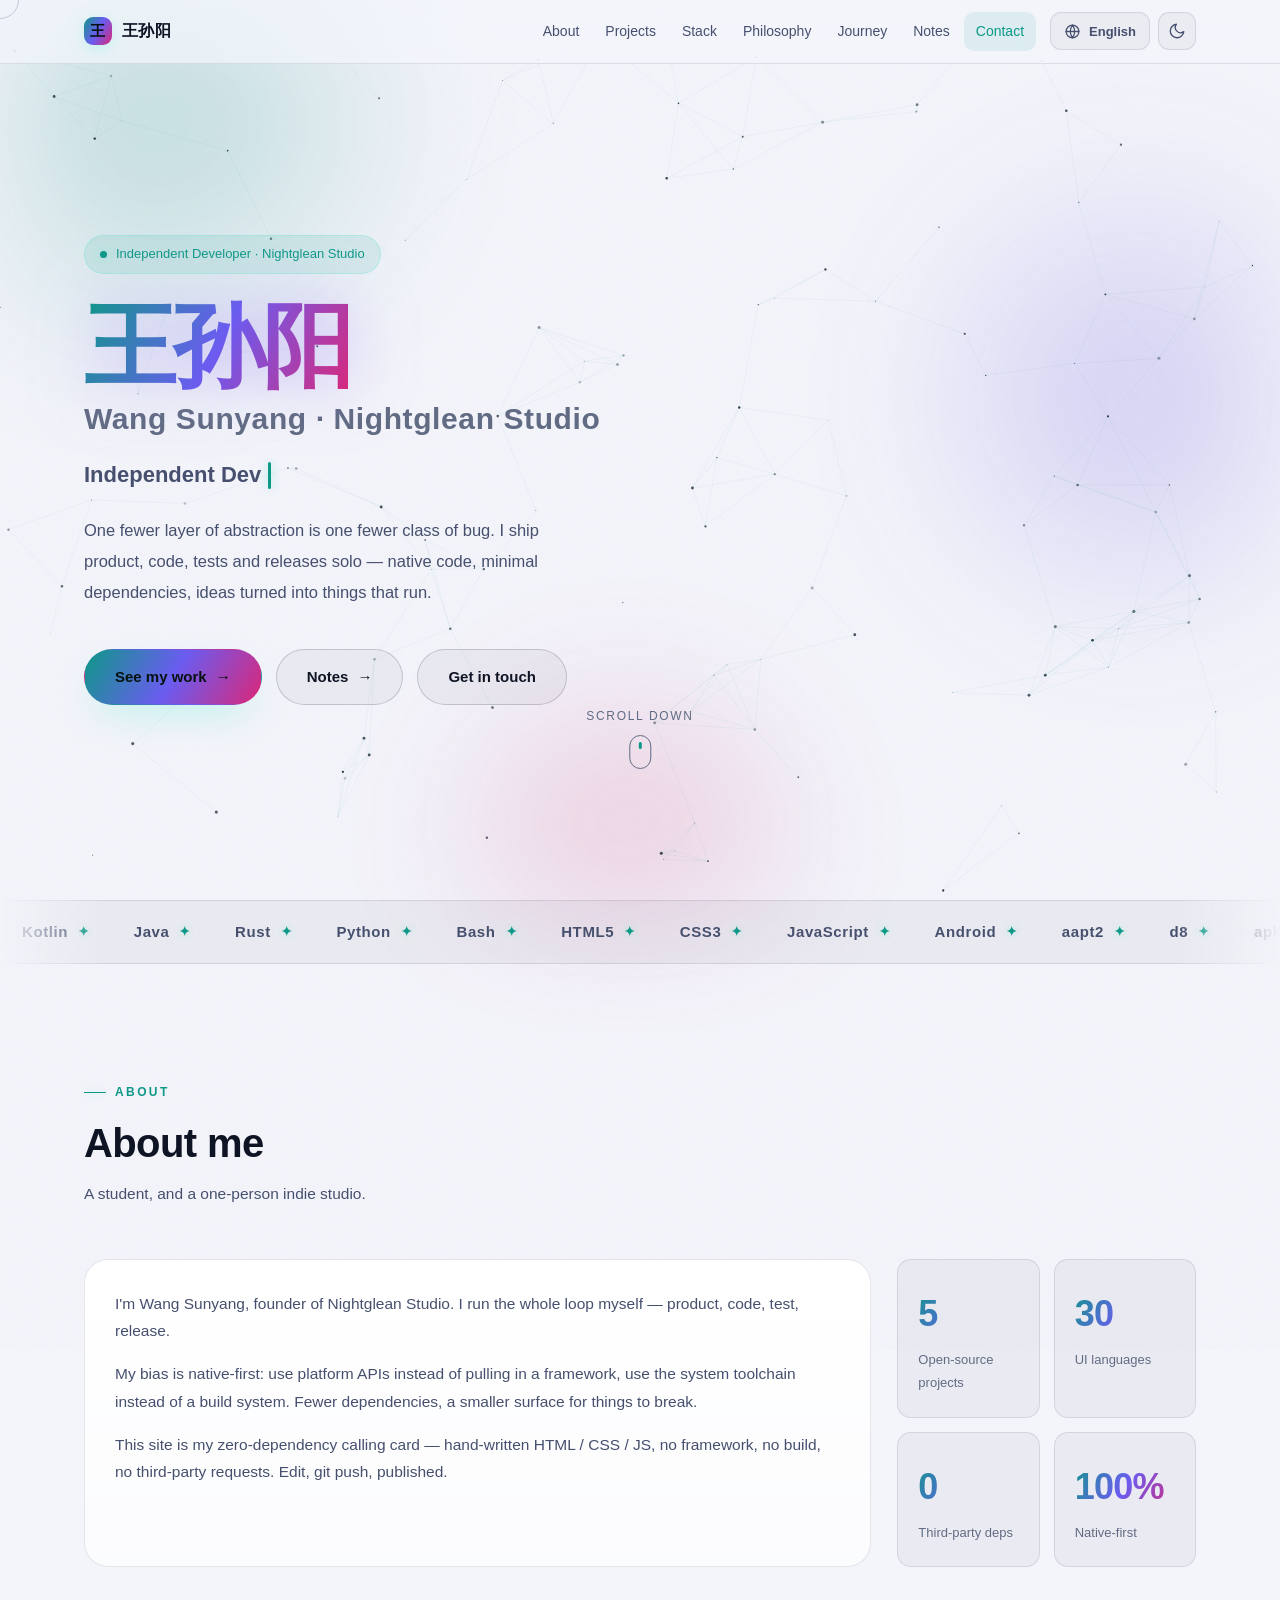
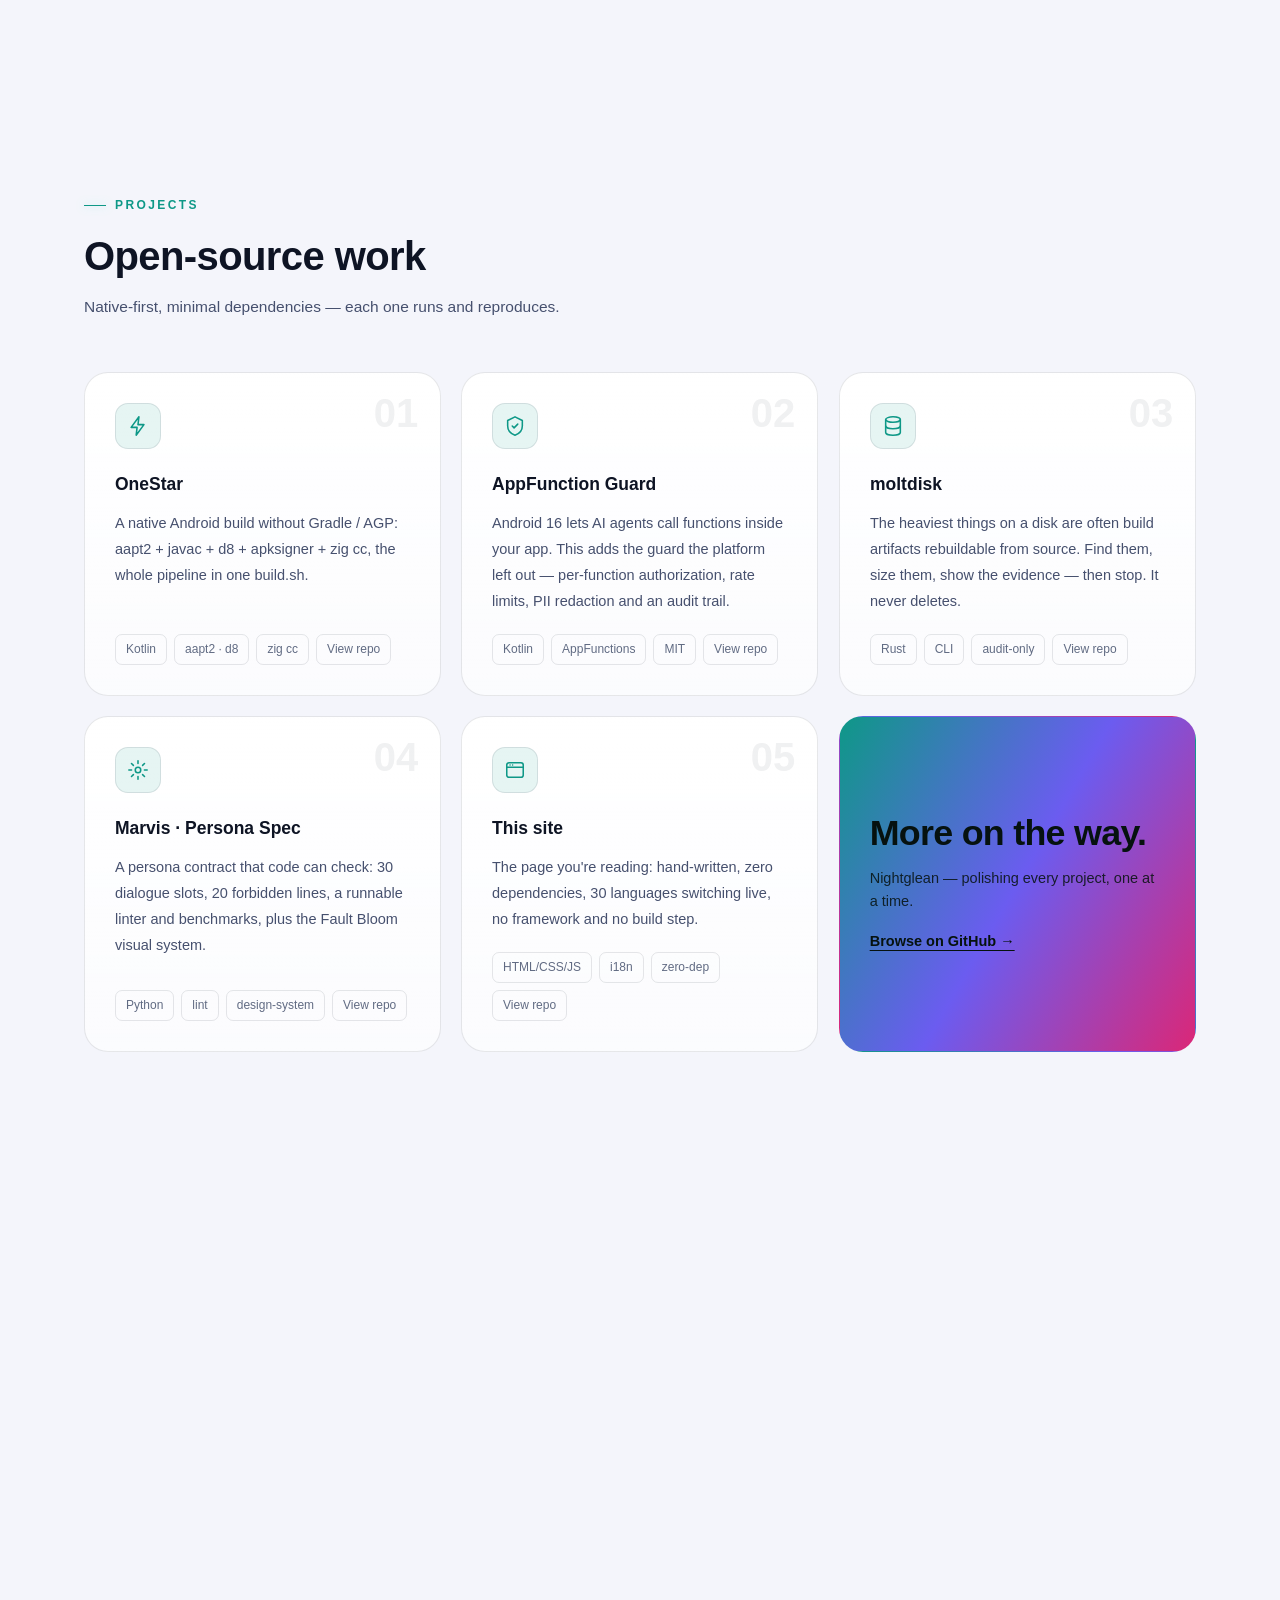
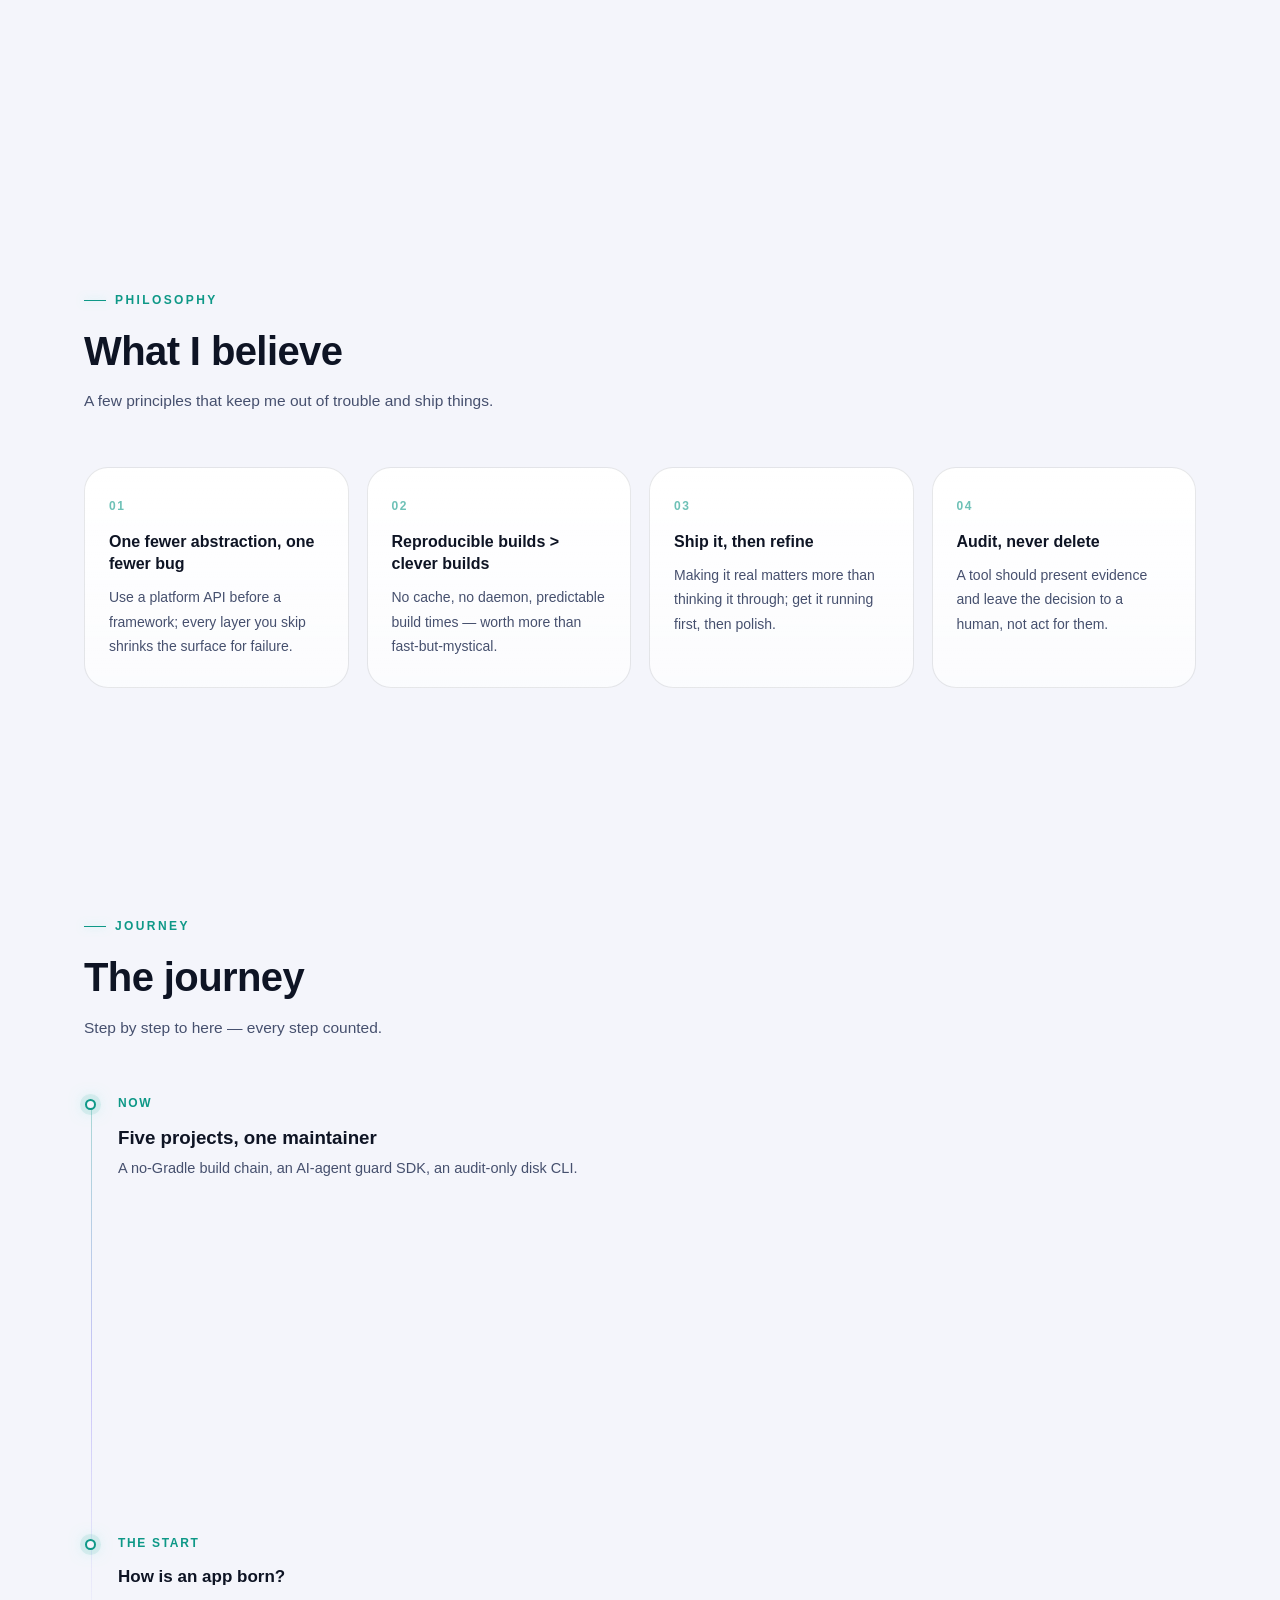
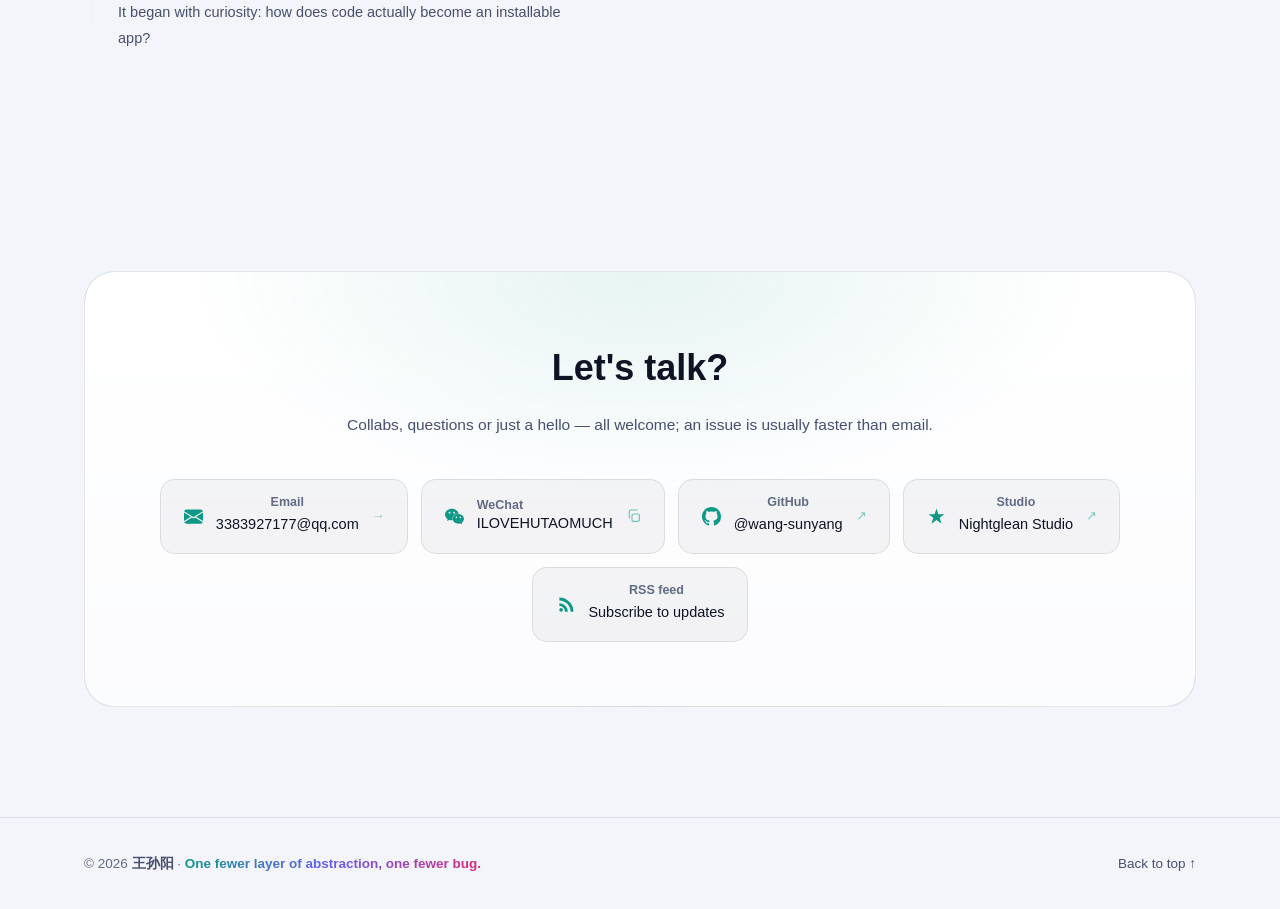
==== commit 12fece56: "fix: 五页一致性加固（对比度/aria/兜底/hover/元信息）+ 校验脚本入库 - --text-3 达 WCAG AA：阅读页 #7b87ad/#616b83，文章页 #6b7a94/#64" ====
--- a/index.html
+++ b/index.html
@@ -36,7 +36,7 @@
 
 <script>
 /* 首屏前决定主题，避免闪白/闪黑 */
-(function(){var s=null;try{s=localStorage.getItem('theme');}catch(e){}var l=window.matchMedia&&window.matchMedia('(prefers-color-scheme: light)').matches;document.documentElement.setAttribute('data-theme',s||(l?'light':'dark'));})();
+(function(){var s=null;try{s=localStorage.getItem('theme');}catch(e){console.warn("[silent-catch]",e);}var l=window.matchMedia&&window.matchMedia('(prefers-color-scheme: light)').matches;document.documentElement.setAttribute('data-theme',s||(l?'light':'dark'));})();
 </script>
 <script>
 /* 首屏语言判定：读 body 之前先定好 <html lang/dir>；
@@ -45,7 +45,7 @@
   var L=["zh","zh-TW","en","ja","ko","fr","de","es","pt","it","ru","uk","pl","nl","tr","ar","hi","id","vi","th","el","sv","cs","ro","bn","ur","ms","tl","he","fa"];
   var RTL=["ar","he","fa","ur","yi","dv","ps","ckb","sd","ug"];
   var code=null;
-  try{code=localStorage.getItem("lang");}catch(e){}
+  try{code=localStorage.getItem("lang")||sessionStorage.getItem("lang");}catch(e){console.warn("[silent-catch]",e);}
   if(!code||L.indexOf(code)<0){
     code=null;
     var list=(navigator.languages&&navigator.languages.length)?navigator.languages:[navigator.language||"zh"];
@@ -63,7 +63,7 @@
   de.setAttribute("dir",RTL.indexOf(code)>-1?"rtl":"ltr");
   window.__BOOT_LANG__=code;
   if(code!=="zh")de.className=(de.className?de.className+" ":"")+"i18n-boot";
-  setTimeout(function(){if(!window.__LANG_READY__)de.className=de.className.replace(/\s*i18n-boot/g,"");},4000);
+  setTimeout(function(){if(!window.__LANG_READY__)de.className=de.className.replace(/\s*i18n-boot/g,"");},1200);
 })();
 </script>
 <style>
@@ -75,25 +75,20 @@
   --bg:#05060e;
   --bg-2:#090b18;
   --surface:rgba(255,255,255,.04);
-  --surface-2:rgba(255,255,255,.065);
   --line:rgba(255,255,255,.09);
   --line-strong:rgba(255,255,255,.16);
 
   --text:#eef1fb;
   --text-2:#a3adc9;
-  --text-3:#626d8e;
+  --text-3:#7b87ad;
 
   --acc1:#5eead4;
   --acc2:#a78bfa;
-  --acc3:#f5c76a;
   --acc4:#f472b6;
 
   --acc1-soft:rgba(94,234,212,.12);
-  --acc2-soft:rgba(167,139,250,.14);
-  --acc3-soft:rgba(245,199,106,.12);
 
   --grad:linear-gradient(120deg,var(--acc1),var(--acc2) 50%,var(--acc4));
-  --grad-soft:linear-gradient(120deg,rgba(94,234,212,.9),rgba(167,139,250,.9));
   --glow-1:rgba(94,234,212,.55);
   --glow-2:rgba(167,139,250,.55);
 
@@ -111,19 +106,15 @@
   --bg:#f4f5fb;
   --bg-2:#ffffff;
   --surface:rgba(15,23,42,.04);
-  --surface-2:rgba(15,23,42,.06);
   --line:rgba(15,23,42,.10);
   --line-strong:rgba(15,23,42,.18);
   --text:#0e1424;
   --text-2:#46506e;
-  --text-3:#7a849d;
+  --text-3:#616b83;
   --acc1:#0e9887;
   --acc2:#6b5cf0;
-  --acc3:#d98a17;
   --acc4:#db2777;
   --acc1-soft:rgba(14,152,135,.10);
-  --acc2-soft:rgba(107,92,240,.10);
-  --acc3-soft:rgba(217,138,23,.10);
   --nav-bg:rgba(244,245,251,.72);
   --card-bg:linear-gradient(180deg,#ffffff,rgba(255,255,255,.65));
   --hover:rgba(15,23,42,.06);
@@ -149,8 +140,7 @@
 html{scrollbar-width:thin;scrollbar-color:var(--line-strong) transparent}
 ::-webkit-scrollbar{width:10px;height:10px}
 ::-webkit-scrollbar-track{background:transparent}
-::-webkit-scrollbar-thumb{background:var(--line-strong);border-radius:8px;border:2.5px solid var(--bg)}
-::-webkit-scrollbar-thumb:hover{background:var(--acc1)}
+::-webkit-scrollbar-thumb{background:var(--line-strong);border-radius:8px;border:2.5px solid var(--bg)}@media (hover:hover){::-webkit-scrollbar-thumb:hover{background:var(--acc1)}}
 .btn:active,.link-item:active,.tool-btn:active{transform:scale(.96)}
 @keyframes gradHue{0%{filter:drop-shadow(0 0 30px var(--glow-2)) hue-rotate(0deg)}100%{filter:drop-shadow(0 0 30px var(--glow-2)) hue-rotate(360deg)}}
 @keyframes gradHuePlain{0%{filter:hue-rotate(0deg)}100%{filter:hue-rotate(360deg)}}
@@ -200,12 +190,10 @@
 @keyframes shine{0%,60%{transform:translateX(-100%)}100%{transform:translateX(100%)}}
 .nav-links{display:flex;gap:2px;margin-left:auto;overflow-x:auto;scrollbar-width:none}
 .nav-links::-webkit-scrollbar{display:none}
-.nav-links a{color:var(--text-2);text-decoration:none;font-size:14px;padding:7px 12px;border-radius:10px;white-space:nowrap;transition:color .25s var(--ease),background .25s var(--ease)}
-.nav-links a:hover{color:var(--text);background:var(--hover)}
+.nav-links a{color:var(--text-2);text-decoration:none;font-size:14px;padding:7px 12px;border-radius:10px;white-space:nowrap;transition:color .25s var(--ease),background .25s var(--ease)}@media (hover:hover){.nav-links a:hover{color:var(--text);background:var(--hover)}}
 .nav-links a.active{color:var(--acc1);background:var(--acc1-soft)}
 .nav-tools{display:flex;align-items:center;gap:8px;flex-shrink:0}
-.tool-btn{width:38px;height:38px;display:grid;place-items:center;background:var(--surface);border:1px solid var(--line);border-radius:11px;color:var(--text-2);cursor:pointer;transition:color .25s var(--ease),border-color .25s var(--ease),background .25s var(--ease),transform .25s var(--ease)}
-.tool-btn:hover{color:var(--acc1);border-color:var(--acc1);background:var(--acc1-soft);transform:translateY(-1px)}
+.tool-btn{width:38px;height:38px;display:grid;place-items:center;background:var(--surface);border:1px solid var(--line);border-radius:11px;color:var(--text-2);cursor:pointer;transition:color .25s var(--ease),border-color .25s var(--ease),background .25s var(--ease),transform .25s var(--ease)}@media (hover:hover){.tool-btn:hover{color:var(--acc1);border-color:var(--acc1);background:var(--acc1-soft);transform:translateY(-1px)}}
 .tool-btn svg{width:18px;height:18px;fill:none;stroke:currentColor;stroke-width:1.8;stroke-linecap:round;stroke-linejoin:round}
 :root[data-theme="dark"] .i-moon{display:none}
 :root[data-theme="light"] .i-sun{display:none}
@@ -217,11 +205,9 @@
 .mobile-menu{position:fixed;top:0;right:0;bottom:0;z-index:145;width:min(320px,86vw);background:var(--bg-2);border-left:1px solid var(--line);padding:18px 16px;display:flex;flex-direction:column;transform:translateX(105%);transition:transform .35s var(--ease);overflow-y:auto;overscroll-behavior:contain}
 .mobile-menu.open{transform:none}
 .mm-head{display:flex;align-items:center;justify-content:space-between;margin-bottom:14px;padding:0 4px}
-.mm-close{background:none;border:none;color:var(--text-3);cursor:pointer;width:34px;height:34px;display:grid;place-items:center;border-radius:10px;font-size:16px}
-.mm-close:hover{color:var(--text);background:var(--hover)}
+.mm-close{background:none;border:none;color:var(--text-3);cursor:pointer;width:34px;height:34px;display:grid;place-items:center;border-radius:10px;font-size:16px}@media (hover:hover){.mm-close:hover{color:var(--text);background:var(--hover)}}
 .mm-links{display:flex;flex-direction:column;gap:3px}
-.mm-links a{color:var(--text-2);text-decoration:none;font-size:16px;font-weight:600;padding:13px 16px;border-radius:13px;transition:color .2s var(--ease),background .2s var(--ease)}
-.mm-links a:hover{color:var(--text);background:var(--hover)}
+.mm-links a{color:var(--text-2);text-decoration:none;font-size:16px;font-weight:600;padding:13px 16px;border-radius:13px;transition:color .2s var(--ease),background .2s var(--ease)}@media (hover:hover){.mm-links a:hover{color:var(--text);background:var(--hover)}}
 .mm-links a.notes-link{color:var(--acc1);background:var(--acc1-soft);display:flex;align-items:center;justify-content:space-between}
 .mm-links a.notes-link::after{content:"→"}
 .mm-foot{margin-top:auto;padding:16px 4px 0;border-top:1px solid var(--line);color:var(--text-3);font-size:12.5px}
@@ -234,13 +220,12 @@
 .lang-btn svg{width:17px;height:17px}
 #langPanel{position:fixed;z-index:150;width:min(420px,calc(100vw - 32px));max-height:70vh;overflow:hidden;background:var(--bg-2);border:1px solid var(--line);border-radius:20px;box-shadow:var(--shadow);opacity:0;visibility:hidden;transform:translateY(12px) scale(.98);transform-origin:top right;transition:opacity .28s var(--ease),transform .28s var(--ease),visibility .28s}
 #langPanel.open{opacity:1;visibility:visible;transform:none}
+[dir="rtl"] #langPanel{transform-origin:top left;}
 .lang-head{display:flex;align-items:center;justify-content:space-between;padding:16px 18px 12px;border-bottom:1px solid var(--line)}
 .lang-head b{font-size:14px;font-weight:700}
-.lang-close{background:none;border:none;color:var(--text-3);cursor:pointer;width:28px;height:28px;display:grid;place-items:center;border-radius:8px}
-.lang-close:hover{color:var(--text);background:var(--hover)}
+.lang-close{background:none;border:none;color:var(--text-3);cursor:pointer;width:28px;height:28px;display:grid;place-items:center;border-radius:8px}@media (hover:hover){.lang-close:hover{color:var(--text);background:var(--hover)}}
 .lang-list{overflow-y:auto;max-height:calc(70vh - 60px);padding:8px}
-.lang-list button{width:100%;display:flex;align-items:center;gap:12px;background:none;border:none;color:var(--text-2);font-family:inherit;font-size:14px;padding:11px 12px;border-radius:12px;cursor:pointer;text-align:start;transition:background .2s,color .2s}
-.lang-list button:hover{background:var(--hover);color:var(--text)}
+.lang-list button{width:100%;display:flex;align-items:center;gap:12px;background:none;border:none;color:var(--text-2);font-family:inherit;font-size:14px;padding:11px 12px;border-radius:12px;cursor:pointer;text-align:start;transition:background .2s,color .2s}@media (hover:hover){.lang-list button:hover{background:var(--hover);color:var(--text)}}
 .lang-list button.active{background:var(--acc1-soft);color:var(--acc1);box-shadow:inset 0 0 0 1px rgba(94,234,212,.35),inset 3px 0 0 var(--acc1)}
 .lang-list .lg-dot{width:10px;height:10px;border-radius:50%;background:var(--grad);box-shadow:0 0 8px var(--glow-1);flex:none}
 .lang-list .lg-native{font-weight:600}
@@ -274,14 +259,10 @@
 .lead strong{color:var(--text);font-weight:650}
 .btns{display:flex;gap:14px;flex-wrap:wrap}
 .btn{display:inline-flex;align-items:center;gap:9px;padding:14px 30px;border-radius:999px;font-size:15px;font-weight:650;text-decoration:none;border:1px solid transparent;position:relative;overflow:hidden;transition:transform .25s var(--ease),box-shadow .25s var(--ease),border-color .25s var(--ease)}
-.btn .arrow{transition:transform .25s var(--ease)}
-.btn:hover .arrow{transform:translateX(4px)}
+.btn .arrow{transition:transform .25s var(--ease)}@media (hover:hover){.btn:hover .arrow{transform:translateX(4px)}}
 .btn.primary{background:var(--grad);color:#06120f;box-shadow:0 16px 40px -16px var(--glow-1);animation:gradHuePlain 6s linear infinite}
-.btn.primary::after{content:"";position:absolute;inset:0;background:linear-gradient(120deg,transparent 30%,rgba(255,255,255,.55) 50%,transparent 70%);transform:translateX(-120%);transition:transform .6s var(--ease)}
-.btn.primary:hover::after{transform:translateX(120%)}
-.btn.primary:hover{transform:translateY(-2px);box-shadow:0 22px 50px -16px var(--glow-1)}
-.btn.ghost{color:var(--text);background:var(--surface);border-color:var(--line-strong)}
-.btn.ghost:hover{transform:translateY(-2px);border-color:var(--acc1);background:var(--acc1-soft)}
+.btn.primary::after{content:"";position:absolute;inset:0;background:linear-gradient(120deg,transparent 30%,rgba(255,255,255,.55) 50%,transparent 70%);transform:translateX(-120%);transition:transform .6s var(--ease)}@media (hover:hover){.btn.primary:hover::after{transform:translateX(120%)}}@media (hover:hover){.btn.primary:hover{transform:translateY(-2px);box-shadow:0 22px 50px -16px var(--glow-1)}}
+.btn.ghost{color:var(--text);background:var(--surface);border-color:var(--line-strong)}@media (hover:hover){.btn.ghost:hover{transform:translateY(-2px);border-color:var(--acc1);background:var(--acc1-soft)}}
 .scroll-hint{position:absolute;left:50%;bottom:-64px;transform:translateX(-50%);display:flex;flex-direction:column;align-items:center;gap:8px;color:var(--text-3);font-size:12px;letter-spacing:.14em;text-transform:uppercase}
 .scroll-hint .mouse{width:22px;height:34px;border:1.5px solid var(--text-3);border-radius:12px;position:relative}
 .scroll-hint .mouse::after{content:"";position:absolute;left:50%;top:6px;width:3px;height:7px;background:var(--acc1);border-radius:3px;transform:translateX(-50%);animation:wheel 1.8s infinite}
@@ -289,8 +270,7 @@
 
 /* ---------- marquee ---------- */
 .marquee{position:relative;z-index:5;border-top:1px solid var(--line);border-bottom:1px solid var(--line);background:var(--surface);overflow:hidden;padding:18px 0;-webkit-mask-image:linear-gradient(90deg,transparent,#000 8%,#000 92%,transparent);mask-image:linear-gradient(90deg,transparent,#000 8%,#000 92%,transparent)}
-.marquee-track{display:flex;gap:0;width:max-content;animation:scrollX 30s linear infinite}
-.marquee:hover .marquee-track{animation-play-state:paused}
+.marquee-track{display:flex;gap:0;width:max-content;animation:scrollX 30s linear infinite}@media (hover:hover){.marquee:hover .marquee-track{animation-play-state:paused}}
 .marquee-track span{display:inline-flex;align-items:center;gap:10px;padding:0 22px;font-size:15px;font-weight:650;color:var(--text-2);white-space:nowrap;letter-spacing:.04em}
 .marquee-track span::after{content:"✦";color:var(--acc1);font-size:13px;text-shadow:0 0 10px var(--glow-1)}
 @keyframes scrollX{to{transform:translateX(-50%)}}
@@ -298,8 +278,7 @@
 /* ---------- cards ---------- */
 .card{background:var(--card-bg);border:1px solid var(--line);border-radius:var(--radius);padding:30px;position:relative;transition:transform .3s var(--ease),border-color .3s var(--ease),box-shadow .3s var(--ease)}
 .glow-card{position:relative}
-.glow-card::before{content:"";position:absolute;inset:-1px;border-radius:inherit;padding:1px;background:conic-gradient(from var(--a,0deg),transparent 0deg,var(--acc1) 60deg,transparent 120deg,var(--acc2) 200deg,transparent 280deg);-webkit-mask:linear-gradient(#000 0 0) content-box,linear-gradient(#000 0 0);-webkit-mask-composite:xor;mask-composite:exclude;opacity:0;transition:opacity .4s var(--ease)}
-.glow-card:hover::before{opacity:1;animation:spinborder 3.5s linear infinite}
+.glow-card::before{content:"";position:absolute;inset:-1px;border-radius:inherit;padding:1px;background:conic-gradient(from var(--a,0deg),transparent 0deg,var(--acc1) 60deg,transparent 120deg,var(--acc2) 200deg,transparent 280deg);-webkit-mask:linear-gradient(#000 0 0) content-box,linear-gradient(#000 0 0);-webkit-mask-composite:xor;mask-composite:exclude;opacity:0;transition:opacity .4s var(--ease)}@media (hover:hover){.glow-card:hover::before{opacity:1;animation:spinborder 3.5s linear infinite}}
 @property --a{syntax:"<angle>";initial-value:0deg;inherits:false}
 @keyframes spinborder{to{--a:360deg}}
 
@@ -310,9 +289,7 @@
 .about-text strong{color:var(--text);font-weight:650}
 .stats{display:grid;grid-template-columns:1fr 1fr;gap:14px}
 .stat{background:var(--surface);border:1px solid var(--line);border-radius:var(--radius-sm);padding:22px 20px;display:flex;flex-direction:column;gap:4px;position:relative;overflow:hidden}
-.stat::after{content:"";position:absolute;inset:0;background:radial-gradient(160px 90px at 50% 0%,var(--acc1-soft),transparent 70%);opacity:0;transition:opacity .3s}
-.stat:hover::after{opacity:1}
-.stat:hover{border-color:rgba(94,234,212,.4)}
+.stat::after{content:"";position:absolute;inset:0;background:radial-gradient(160px 90px at 50% 0%,var(--acc1-soft),transparent 70%);opacity:0;transition:opacity .3s}@media (hover:hover){.stat:hover::after{opacity:1}}@media (hover:hover){.stat:hover{border-color:rgba(94,234,212,.4)}}
 .stat b{font-size:clamp(26px,3vw,36px);font-weight:800;letter-spacing:-.02em;background:var(--grad);-webkit-background-clip:text;background-clip:text;color:transparent;animation:gradHuePlain 7s linear infinite}
 .stat span{font-size:13px;color:var(--text-3)}
 
@@ -323,20 +300,15 @@
 .proj .ico{width:46px;height:46px;border-radius:13px;display:grid;place-items:center;margin-bottom:20px;background:var(--acc1-soft);border:1px solid var(--line);color:var(--acc1);transition:transform .3s var(--ease),box-shadow .3s var(--ease)}
 .proj .ico svg{width:22px;height:22px;fill:none;stroke:currentColor;stroke-width:1.7;stroke-linecap:round;stroke-linejoin:round}
 .proj h3{font-size:17.5px;font-weight:750;margin-bottom:10px;display:flex;align-items:center;gap:8px}
-.proj h3 .go{font-size:13px;color:var(--acc1);opacity:0;transform:translateX(-5px);transition:.25s var(--ease);font-weight:700}
-.proj:hover h3 .go{opacity:1;transform:translateX(0)}
+.proj h3 .go{font-size:13px;color:var(--acc1);opacity:0;transform:translateX(-5px);transition:.25s var(--ease);font-weight:700}@media (hover:hover){.proj:hover h3 .go{opacity:1;transform:translateX(0)}}
 .proj p{font-size:14.5px;color:var(--text-2);line-height:1.8;flex:1;margin-bottom:20px}
 .proj .meta{display:flex;flex-wrap:wrap;gap:7px}
 .proj .meta span{font-size:12px;color:var(--text-3);border:1px solid var(--line);padding:4px 10px;border-radius:7px}
-.proj .glare{position:absolute;inset:0;pointer-events:none;background:radial-gradient(320px 200px at var(--gx,50%) var(--gy,0%),rgba(255,255,255,.12),transparent 60%);opacity:0;transition:opacity .3s}
-.proj:hover .glare{opacity:1}
-.proj:hover .ico{transform:scale(1.08) rotate(-4deg);box-shadow:0 8px 20px -6px var(--glow-1)}
+.proj .glare{position:absolute;inset:0;pointer-events:none;background:radial-gradient(320px 200px at var(--gx,50%) var(--gy,0%),rgba(255,255,255,.12),transparent 60%);opacity:0;transition:opacity .3s}@media (hover:hover){.proj:hover .glare{opacity:1}}@media (hover:hover){.proj:hover .ico{transform:scale(1.08) rotate(-4deg);box-shadow:0 8px 20px -6px var(--glow-1)}}
 
 /* projects: more CTA (largest gradient button) */
 .more-card{display:flex;flex-direction:column;justify-content:center;gap:14px;background:var(--grad);color:#06120f;text-decoration:none;overflow:hidden;border-color:transparent;animation:gradHuePlain 8s linear infinite}
-.more-card::after{content:"";position:absolute;inset:0;border-radius:inherit;background:linear-gradient(120deg,transparent 30%,rgba(255,255,255,.5) 50%,transparent 70%);transform:translateX(-120%);transition:transform .7s var(--ease)}
-.more-card:hover::after{transform:translateX(120%)}
-.more-card:hover{transform:translateY(-6px);box-shadow:0 24px 60px -18px var(--glow-1)}
+.more-card::after{content:"";position:absolute;inset:0;border-radius:inherit;background:linear-gradient(120deg,transparent 30%,rgba(255,255,255,.5) 50%,transparent 70%);transform:translateX(-120%);transition:transform .7s var(--ease)}@media (hover:hover){.more-card:hover::after{transform:translateX(120%)}}@media (hover:hover){.more-card:hover{transform:translateY(-6px);box-shadow:0 24px 60px -18px var(--glow-1)}}
 .more-card .more-title{font-size:clamp(26px,2.8vw,38px);font-weight:800;line-height:1.08;letter-spacing:-.02em;text-wrap:balance}
 .more-card .more-desc{font-size:14.5px;opacity:.85;line-height:1.6}
 .more-card .more-link{font-size:14.5px;font-weight:700;text-decoration:underline;text-underline-offset:4px;margin-top:2px;display:inline-flex;align-items:center;gap:6px}
@@ -345,14 +317,10 @@
 .stack-wrap{display:grid;grid-template-columns:1fr 1fr;gap:20px}
 .stack-group .k{font-size:12px;font-weight:700;letter-spacing:.16em;text-transform:uppercase;color:var(--text-3);margin-bottom:18px}
 .stack-tags{display:flex;flex-wrap:wrap;gap:10px}
-.stack-tags a{display:inline-flex;align-items:center;gap:8px;padding:11px 16px;border-radius:13px;background:var(--surface);border:1px solid var(--line);font-size:14px;font-weight:600;color:var(--text-2);text-decoration:none;transition:transform .22s var(--ease),border-color .22s,color .22s,background .22s}
-.stack-tags a:hover{transform:translateY(-3px);border-color:var(--acc1);color:var(--text);background:var(--acc1-soft)}
+.stack-tags a{display:inline-flex;align-items:center;gap:8px;padding:11px 16px;border-radius:13px;background:var(--surface);border:1px solid var(--line);font-size:14px;font-weight:600;color:var(--text-2);text-decoration:none;transition:transform .22s var(--ease),border-color .22s,color .22s,background .22s}@media (hover:hover){.stack-tags a:hover{transform:translateY(-3px);border-color:var(--acc1);color:var(--text);background:var(--acc1-soft)}}
 .stack-tags a::before{content:"";width:7px;height:7px;border-radius:50%;background:var(--grad);box-shadow:0 0 8px var(--glow-1);flex:none}
-.stack-tags a::after{content:"↗";font-size:11px;line-height:1;opacity:.45;color:var(--acc1);transition:opacity .22s var(--ease),transform .22s var(--ease)}
-.stack-tags a:hover::after{opacity:1;transform:translate(1px,-1px)}
-.stack-tags a:hover::before{box-shadow:0 0 14px var(--glow-1)}
-[dir="rtl"] .stack-tags a::after{transform:scaleX(-1)}
-[dir="rtl"] .stack-tags a:hover::after{transform:scaleX(-1) translate(1px,-1px)}
+.stack-tags a::after{content:"↗";font-size:11px;line-height:1;opacity:.45;color:var(--acc1);transition:opacity .22s var(--ease),transform .22s var(--ease)}@media (hover:hover){.stack-tags a:hover::after{opacity:1;transform:translate(1px,-1px)}}@media (hover:hover){.stack-tags a:hover::before{box-shadow:0 0 14px var(--glow-1)}}
+[dir="rtl"] .stack-tags a::after{transform:scaleX(-1)}@media (hover:hover){[dir="rtl"] .stack-tags a:hover::after{transform:scaleX(-1) translate(1px,-1px)}}
 
 /* philosophy */
 .phil{display:grid;grid-template-columns:repeat(4,1fr);gap:18px}
@@ -370,8 +338,7 @@
 .tl-item::before{content:"";position:absolute;left:-33px;top:6px;width:11px;height:11px;border-radius:50%;background:var(--bg);border:2px solid var(--acc1);box-shadow:0 0 0 5px var(--acc1-soft),0 0 16px var(--glow-1)}
 .tl-item time{font-size:12px;font-weight:800;letter-spacing:.14em;text-transform:uppercase;color:var(--acc1);display:block;margin-bottom:8px}
 .tl-item h4{font-size:17px;font-weight:750;margin-bottom:8px}
-.tl-item p{font-size:14.5px;color:var(--text-2);line-height:1.8;max-width:58ch}
-.tl-item:hover::before{box-shadow:0 0 0 5px var(--acc1-soft),0 0 22px var(--glow-1)}
+.tl-item p{font-size:14.5px;color:var(--text-2);line-height:1.8;max-width:58ch}@media (hover:hover){.tl-item:hover::before{box-shadow:0 0 0 5px var(--acc1-soft),0 0 22px var(--glow-1)}}
 
 /* contact */
 .contact-card{background:radial-gradient(640px 320px at 50% 0%,var(--acc1-soft),transparent 70%),var(--card-bg);border:1px solid var(--line);border-radius:30px;padding:64px 44px;text-align:center;position:relative;overflow:hidden}
@@ -379,8 +346,7 @@
 .contact-card h2{font-size:clamp(26px,3.4vw,36px);margin-bottom:12px}
 .contact-card>p{color:var(--text-2);margin-bottom:40px;font-size:15.5px}
 .links{display:flex;gap:13px;justify-content:center;flex-wrap:wrap}
-.link-item{display:inline-flex;align-items:center;gap:11px;text-decoration:none;color:var(--text);background:var(--surface);border:1px solid var(--line);border-radius:15px;padding:15px 22px;transition:transform .25s var(--ease),border-color .25s,background .25s}
-.link-item:hover{transform:translateY(-3px);border-color:var(--acc1);background:var(--acc1-soft)}
+.link-item{display:inline-flex;align-items:center;gap:11px;text-decoration:none;color:var(--text);background:var(--surface);border:1px solid var(--line);border-radius:15px;padding:15px 22px;transition:transform .25s var(--ease),border-color .25s,background .25s}@media (hover:hover){.link-item:hover{transform:translateY(-3px);border-color:var(--acc1);background:var(--acc1-soft)}}
 .link-item .ico-s{display:grid;place-items:center;flex:none;width:22px;height:22px;color:var(--acc1)}
 .link-item .ico-s svg{width:19px;height:19px;fill:currentColor;stroke:none}
 button.link-item{font-family:inherit;font-size:inherit;cursor:pointer;text-align:left}
@@ -388,27 +354,22 @@
 .link-item span.t{font-size:14.5px;line-height:1.4}
 .link-item.copied{border-color:var(--acc1);background:var(--acc1-soft)}
 .link-item{position:relative}
-.link-item::after{font-size:13px;color:var(--acc1);opacity:.5;transition:opacity .22s var(--ease),transform .22s var(--ease);margin-inline-start:2px;flex:none}
-.link-item:hover::after{opacity:1}
+.link-item::after{font-size:13px;color:var(--acc1);opacity:.5;transition:opacity .22s var(--ease),transform .22s var(--ease);margin-inline-start:2px;flex:none}@media (hover:hover){.link-item:hover::after{opacity:1}}
 a.link-item[href^="mailto:"]::after{content:"→"}
-a.link-item[target="_blank"]::after{content:"↗"}
-a.link-item:hover::after{transform:translate(1px,-1px)}
-.link-item .cp{display:grid;place-items:center;flex:none;color:var(--acc1);opacity:.55;transition:opacity .22s var(--ease),transform .22s var(--ease);margin-inline-start:2px}
-.link-item:hover .cp{opacity:1}
+a.link-item[target="_blank"]::after{content:"↗"}@media (hover:hover){a.link-item:hover::after{transform:translate(1px,-1px)}}
+.link-item .cp{display:grid;place-items:center;flex:none;color:var(--acc1);opacity:.55;transition:opacity .22s var(--ease),transform .22s var(--ease);margin-inline-start:2px}@media (hover:hover){.link-item:hover .cp{opacity:1}}
 .link-item .cp svg{width:16px;height:16px;fill:none;stroke:currentColor;stroke-width:1.8;stroke-linecap:round;stroke-linejoin:round}
 
 /* footer */
 footer{position:relative;z-index:5;border-top:1px solid var(--line);padding:34px 0;font-size:13.5px;color:var(--text-3)}
 .foot-inner{display:flex;justify-content:space-between;align-items:center;gap:16px;flex-wrap:wrap}
 footer b{color:var(--text-2);font-weight:650}
-footer a{color:var(--text-2);text-decoration:none}
-footer a:hover{color:var(--acc1)}
+footer a{color:var(--text-2);text-decoration:none}@media (hover:hover){footer a:hover{color:var(--acc1)}}
 .motto{background:var(--grad);-webkit-background-clip:text;background-clip:text;color:transparent;font-weight:700;animation:gradHuePlain 9s linear infinite}
 
 /* back to top */
 #toTop{position:fixed;right:22px;bottom:22px;z-index:90;width:46px;height:46px;border-radius:14px;background:var(--bg-2);border:1px solid var(--line);color:var(--text-2);cursor:pointer;display:grid;place-items:center;box-shadow:var(--shadow);opacity:0;visibility:hidden;transform:translateY(10px);transition:.3s var(--ease)}
-#toTop.show{opacity:1;visibility:visible;transform:none}
-#toTop:hover{color:var(--acc1);border-color:var(--acc1)}
+#toTop.show{opacity:1;visibility:visible;transform:none}@media (hover:hover){#toTop:hover{color:var(--acc1);border-color:var(--acc1)}}
 
 /* toast */
 #toast{position:fixed;left:50%;bottom:30px;transform:translate(-50%,16px);z-index:300;display:flex;align-items:center;gap:10px;background:var(--bg-2);border:1px solid var(--line-strong);color:var(--text);padding:12px 20px;border-radius:14px;font-size:14px;font-weight:600;box-shadow:var(--shadow);opacity:0;visibility:hidden;transition:opacity .32s var(--ease),transform .32s var(--ease),visibility .32s;pointer-events:none;max-width:min(90vw,420px)}
@@ -443,8 +404,7 @@
 [dir="rtl"] .timeline::after{left:auto;right:7px}
 [dir="rtl"] .tl-item::before{left:auto;right:-33px}
 [dir="rtl"] .proj .idx{right:auto;left:22px}
-[dir="rtl"] .btn .arrow{transform:rotate(180deg)}
-[dir="rtl"] .btn:hover .arrow{transform:rotate(180deg) translateX(-4px)}
+[dir="rtl"] .btn .arrow{transform:rotate(180deg)}@media (hover:hover){[dir="rtl"] .btn:hover .arrow{transform:rotate(180deg) translateX(-4px)}}
 
 /* responsive */
 @media (max-width:980px){
@@ -493,6 +453,30 @@
 html:lang(bn){font-family:"Noto Sans Bengali","Nirmala UI","Segoe UI",system-ui,sans-serif;}
 html:lang(ur){font-family:"Noto Nastaliq Urdu","Noto Naskh Arabic","Segoe UI",Tahoma,system-ui,sans-serif;}
 html:lang(fa),html:lang(he),html:lang(ar),html:lang(sd),html:lang(ps){font-family:"Segoe UI",Tahoma,"Noto Naskh Arabic","Noto Sans Hebrew",system-ui,sans-serif;}
+/* ---- language panel: 记住语言开关 + 列表自适应（修复语言显示不全） ---- */
+#langPanel{display:flex;flex-direction:column}
+.lang-head,.lang-search-wrap,.lang-remember{flex:none}
+#langPanel .lang-list{flex:1 1 auto;min-height:0;max-height:none;overscroll-behavior:contain}
+.lang-remember{display:flex;align-items:center;gap:12px;justify-content:space-between;padding:11px 18px;border-bottom:1px solid var(--line)}
+.lang-remember .lr-text{display:flex;flex-direction:column;gap:2px;min-width:0}
+.lang-remember .lr-text b{font-size:13px;font-weight:650;color:var(--text);line-height:1.25}
+.lang-remember .lr-sub{font-size:11.5px;color:var(--text-3);line-height:1.35}
+.lr-switch{flex:none;position:relative;width:44px;height:25px;padding:0;border-radius:999px;border:1px solid var(--line);background:rgba(128,128,128,.22);cursor:pointer;transition:background .22s var(--ease),border-color .22s var(--ease)}
+.lr-switch .lr-knob{position:absolute;top:2px;left:2px;width:19px;height:19px;border-radius:50%;background:var(--text-3);transition:transform .22s var(--ease),background .22s var(--ease)}
+.lr-switch[aria-checked="true"]{background:var(--acc1-soft);border-color:rgba(94,234,212,.45)}
+.lr-switch[aria-checked="true"] .lr-knob{transform:translateX(19px);background:var(--acc1)}
+.lr-switch:focus-visible{outline:2px solid rgba(120,170,255,.85);outline-offset:2px}
+html[dir="rtl"] .lr-switch .lr-knob{left:auto;right:2px}
+html[dir="rtl"] .lr-switch[aria-checked="true"] .lr-knob{transform:translateX(-19px)}
+#langPanel .lang-list .lg-native,#langPanel .lang-list .lg-sub{overflow-wrap:anywhere}
+/* ---- language panel: 滚动条可见 + 窄屏紧凑 ---- */
+#langPanel .lang-list{scrollbar-width:thin;scrollbar-color:rgba(148,163,184,.45) transparent;scroll-padding-block:6px}
+#langPanel .lang-list::-webkit-scrollbar{width:8px}
+#langPanel .lang-list::-webkit-scrollbar-track{background:transparent}
+#langPanel .lang-list::-webkit-scrollbar-thumb{background:rgba(148,163,184,.4);border-radius:99px;border:2px solid transparent;background-clip:content-box}@media (hover:hover){#langPanel .lang-list::-webkit-scrollbar-thumb:hover{background:rgba(148,163,184,.65);background-clip:content-box}}
+@media (max-width:400px){.lang-remember{padding:9px 16px}.lang-remember .lr-sub{display:none}}
+
+
 /* i18n 首屏防闪：目标语言不是中文时，切换完成前不显示正文 */
 html.i18n-boot body{visibility:hidden}
 html.i18n-boot{background:#05060e}
@@ -522,6 +506,9 @@
   .prose a{word-break:break-word}
 }
 </style>
+<script type="application/ld+json">{"@context":"https://schema.org","@graph":[{"@type":"Person","@id":"https://wang-sunyang.github.io/#person","name":"王孙阳","alternateName":"Wang Sunyang","url":"https://wang-sunyang.github.io/","jobTitle":"独立开发者","description":"独立开发者，做原生 Android、端侧 ML 与零依赖网页项目；长夜拾星工作室（Nightglean Studio）主理人。","sameAs":["https://github.com/wang-sunyang","https://github.com/nightglean"],"knowsAbout":["Native Android","Kotlin","On-device ML","LiteRT","WebGL","Three.js","静态站点工程"]},{"@type":"WebSite","@id":"https://wang-sunyang.github.io/#website","url":"https://wang-sunyang.github.io/","name":"王孙阳 · Wang Sunyang","inLanguage":"zh-Hans","publisher":{"@id":"https://wang-sunyang.github.io/#person"}}]}</script>
+<link rel="alternate" hreflang="zh-Hans" href="https://wang-sunyang.github.io/">
+<link rel="alternate" hreflang="x-default" href="https://wang-sunyang.github.io/">
 </head>
 
 <body>
@@ -535,10 +522,10 @@
 <div id="cdot" aria-hidden="true"></div>
 <div id="cring" aria-hidden="true"></div>
 <div id="toast" role="status" aria-live="polite"></div>
-<div id="kbdPanel" role="dialog" aria-label="键盘快捷键" aria-hidden="true">
+<div id="kbdPanel" role="dialog" aria-label="键盘快捷键" data-i18n-aria="a11y.kbdPanel" aria-hidden="true">
   <div class="kbd-backdrop" data-kbd-close></div>
   <div class="kbd-card">
-    <div class="kbd-head"><b data-i18n="kbd.title">键盘快捷键</b><button class="lang-close" id="kbdClose" type="button" aria-label="关闭">✕</button></div>
+    <div class="kbd-head"><b data-i18n="kbd.title">键盘快捷键</b><button class="lang-close" id="kbdClose" type="button" aria-label="关闭" data-i18n-aria="a11y.close">✕</button></div>
     <div class="kbd-row"><span data-i18n="kbd.github">打开 GitHub</span><kbd>G</kbd></div>
     <div class="kbd-row"><span data-i18n="kbd.notes">打开笔记</span><kbd>N</kbd></div>
     <div class="kbd-row"><span data-i18n="kbd.theme">切换深浅主题</span><kbd>T</kbd></div>
@@ -547,7 +534,7 @@
   </div>
 </div>
 
-<nav class="site-nav" aria-label="主导航">
+<nav class="site-nav" aria-label="主导航" data-i18n-aria="a11y.mainNav">
   <div class="nav-inner">
     <a class="logo" href="#top"><span class="lg-mark">王</span><span>王孙阳</span></a>
     <div class="nav-links">
@@ -560,14 +547,14 @@
       <a href="#contact" data-i18n="nav.contact">联系</a>
     </div>
     <div class="nav-tools">
-      <button class="tool-btn burger-btn" id="menuBtn" type="button" aria-label="打开菜单" aria-haspopup="true" aria-expanded="false" aria-controls="mobileMenu">
+      <button class="tool-btn burger-btn" id="menuBtn" type="button" aria-label="打开菜单" data-i18n-aria="a11y.openMenu" aria-haspopup="menu" aria-expanded="false" aria-controls="mobileMenu">
         <svg viewBox="0 0 24 24"><path d="M3 6h18M3 12h18M3 18h18"/></svg>
       </button>
-      <button class="tool-btn lang-btn" id="langBtn" type="button" aria-label="切换语言 / Switch language" aria-haspopup="true" aria-expanded="false">
+      <button class="tool-btn lang-btn" id="langBtn" type="button" aria-label="切换语言 / Switch language" data-i18n-aria="a11y.langBtn" aria-haspopup="dialog" aria-controls="langPanel" aria-expanded="false">
         <svg viewBox="0 0 24 24"><circle cx="12" cy="12" r="9"/><path d="M3 12h18M12 3a15 15 0 0 1 0 18M12 3a15 15 0 0 0 0 18"/></svg>
         <span id="langLabel">简体中文</span>
       </button>
-      <button class="tool-btn" id="themeToggle" type="button" aria-label="切换深浅色" aria-pressed="false">
+      <button class="tool-btn" id="themeToggle" type="button" aria-label="切换深浅色" data-i18n-aria="a11y.themeToggle" aria-pressed="false">
         <svg class="i-sun" viewBox="0 0 24 24"><circle cx="12" cy="12" r="4"/><path d="M12 2v2M12 20v2M2 12h2M20 12h2M4.9 4.9l1.4 1.4M17.7 17.7l1.4 1.4M19.1 4.9l-1.4 1.4M6.3 17.7l-1.4 1.4"/></svg>
         <svg class="i-moon" viewBox="0 0 24 24"><path d="M21 12.8A9 9 0 1 1 11.2 3a7 7 0 0 0 9.8 9.8z"/></svg>
       </button>
@@ -576,10 +563,10 @@
 </nav>
 
 <div class="menu-overlay" id="menuOverlay" aria-hidden="true"></div>
-<aside class="mobile-menu" id="mobileMenu" aria-label="移动端菜单" aria-hidden="true">
+<aside class="mobile-menu" id="mobileMenu" aria-label="移动端菜单" data-i18n-aria="a11y.mobileMenu" aria-hidden="true">
   <div class="mm-head">
     <span class="logo"><span class="lg-mark">王</span><span>王孙阳</span></span>
-    <button class="mm-close" id="menuClose" type="button" aria-label="关闭菜单">✕</button>
+    <button class="mm-close" id="menuClose" type="button" aria-label="关闭菜单" data-i18n-aria="a11y.closeMenu">✕</button>
   </div>
   <nav class="mm-links">
     <a href="#about" data-i18n="nav.about">关于</a>
@@ -593,10 +580,14 @@
   <div class="mm-foot" data-i18n="footer.line">少一层抽象，就少一类 bug。</div>
 </aside>
 
-<div id="langPanel" role="dialog" aria-label="选择语言 / Choose language">
+<div id="langPanel" role="dialog" aria-modal="true" aria-label="选择语言 / Choose language" data-i18n-aria="a11y.langPanel">
   <div class="lang-head">
     <b data-i18n="ui.langTitle">选择语言 / Language</b>
-    <button class="lang-close" id="langClose" type="button" aria-label="关闭">✕</button>
+    <button class="lang-close" id="langClose" type="button" aria-label="关闭" data-i18n-aria="a11y.close">✕</button>
+  </div>
+  <div class="lang-remember">
+    <span class="lr-text"><b id="rememberLangText" data-i18n="ui.remember">记住语言</b><span class="lr-sub" data-i18n="ui.rememberSub">下次访问沿用当前语言</span></span>
+    <button class="lr-switch" id="rememberLang" type="button" role="switch" aria-checked="true" aria-labelledby="rememberLangText"><span class="lr-knob" aria-hidden="true"></span></button>
   </div>
   <div class="lang-list" id="langList"></div>
 </div>
@@ -767,7 +758,7 @@
       <div class="timeline">
         <div class="tl-item reveal">
           <time data-i18n="journey.j1w">现在</time>
-          <h4 data-i18n="journey.j1t">五个项目独立维护</h4>
+          <h3 data-i18n="journey.j1t">五个项目独立维护</h3>
           <p data-i18n="journey.j1d">一条无 Gradle 的构建链、一套 AI Agent 权限闸门、一个只审计不删除的 CLI。</p>
         </div>
         <div class="tl-item reveal">
@@ -799,7 +790,7 @@
             <span class="ico-s" aria-hidden="true"><svg viewBox="0 0 16 16"><path d="M.05 3.555A2 2 0 0 1 2 2h12a2 2 0 0 1 1.95 1.555L8 8.414.05 3.555ZM0 4.697v7.104l5.803-3.558L0 4.697ZM6.761 8.83l-6.57 4.027A2 2 0 0 0 2 14h12a2 2 0 0 0 1.808-1.144l-6.57-4.027L8 9.586l-1.239-.757Zm3.436-.586L16 11.801V4.697l-5.803 3.546Z"/></svg></span>
             <span><b data-i18n="contact.email">邮箱</b><span class="t">3383927177@qq.com</span></span>
           </a>
-          <button class="link-item" id="copyWechat" type="button" data-copy="ILOVEHUTAOMUCH" aria-label="复制微信号">
+          <button class="link-item" id="copyWechat" type="button" data-copy="ILOVEHUTAOMUCH" aria-label="复制微信号" data-i18n-aria="a11y.copyWechat">
             <span class="ico-s" aria-hidden="true"><svg viewBox="0 0 24 24"><path d="M8.691 2.188C3.891 2.188 0 5.476 0 9.53c0 2.212 1.17 4.203 3.002 5.55a.59.59 0 0 1 .213.665l-.39 1.48c-.019.07-.048.141-.048.213 0 .163.13.295.29.295a.326.326 0 0 0 .167-.054l1.903-1.114a.864.864 0 0 1 .717-.098 10.16 10.16 0 0 0 2.837.403c.276 0 .543-.027.811-.05-.857-2.578.157-4.972 1.932-6.446 1.703-1.415 3.882-1.98 5.853-1.838-.576-3.583-4.196-6.348-8.596-6.348zM5.785 5.991c.642 0 1.162.529 1.162 1.18a1.17 1.17 0 0 1-1.162 1.178A1.17 1.17 0 0 1 4.623 7.17c0-.651.52-1.18 1.162-1.18zm5.813 0c.642 0 1.162.529 1.162 1.18a1.17 1.17 0 0 1-1.162 1.178 1.17 1.17 0 0 1-1.162-1.178c0-.651.52-1.18 1.162-1.18zm5.34 2.867c-1.797-.052-3.746.512-5.28 1.786-1.72 1.428-2.687 3.72-1.78 6.22.942 2.453 3.666 4.229 6.884 4.229.826 0 1.622-.12 2.361-.336a.722.722 0 0 1 .598.082l1.584.926a.272.272 0 0 0 .14.047c.134 0 .24-.111.24-.247 0-.06-.023-.12-.038-.177l-.327-1.233a.582.582 0 0 1-.023-.156.49.49 0 0 1 .201-.398C23.024 18.48 24 16.82 24 14.98c0-3.21-2.931-5.837-6.656-6.088V8.89c-.135-.01-.27-.027-.407-.03zm-2.53 3.274c.535 0 .969.44.969.982a.976.976 0 0 1-.969.983.976.976 0 0 1-.969-.983c0-.542.434-.982.97-.982zm4.844 0c.535 0 .969.44.969.982a.976.976 0 0 1-.968.983.976.976 0 0 1-.969-.983c0-.542.433-.982.968-.982z"/></svg></span>
             <span><b data-i18n="contact.wechat">微信</b><span class="t" id="wechatValue">ILOVEHUTAOMUCH</span></span>
             <span class="cp" aria-hidden="true"><svg viewBox="0 0 24 24"><rect x="9" y="9" width="11" height="11" rx="2"/><path d="M5 15V5a2 2 0 0 1 2-2h10"/></svg></span>
@@ -812,6 +803,10 @@
             <span class="ico-s" aria-hidden="true"><svg viewBox="0 0 24 24"><path d="M12 2l2.4 7.2H22l-6 4.4 2.3 7.4-6.3-4.6-6.3 4.6L8 13.6 2 9.2h7.6z"/></svg></span>
             <span><b data-i18n="contact.studio">工作室</b><span class="t">Nightglean Studio</span></span>
           </a>
+          <a class="link-item" href="feed.xml" data-i18n-aria="contact.rss">
+            <span class="ico-s" aria-hidden="true"><svg viewBox="0 0 24 24"><circle cx="5.2" cy="18.8" r="2.3"/><path d="M3 3.2v3.6c7.8 0 14.2 6.4 14.2 14.2h3.6C20.8 11.2 12.8 3.2 3 3.2z"/><path d="M3 10.4v3.6c3.9 0 7 3.1 7 7h3.6c0-5.9-4.7-10.6-10.6-10.6z"/></svg></span>
+            <span><b data-i18n="contact.rss">RSS 订阅</b><span class="t" data-i18n="contact.rssSub">订阅本站更新</span></span>
+          </a>
         </div>
       </div>
     </div>
@@ -825,7 +820,7 @@
   </div>
 </footer>
 
-<button id="toTop" type="button" aria-label="回到顶部"><svg viewBox="0 0 24 24"><path d="M12 19V5M5 12l7-7 7 7"/></svg></button>
+<button id="toTop" type="button" aria-label="回到顶部" data-i18n-aria="a11y.toTop"><svg viewBox="0 0 24 24"><path d="M12 19V5M5 12l7-7 7 7"/></svg></button>
 
 <script>
 /* ============================================================
@@ -855,9 +850,9 @@
 ];
 
 var I18N={
-"zh":{"skip":"跳到主要内容","ui":{"langTitle":"选择语言 / Language","langSwitched":"已切换为{lang}"},"nav":{"about":"关于","projects":"作品","stack":"技术栈","phil":"理念","journey":"轨迹","notes":"笔记","contact":"联系"},"hero":{"status":"独立开发者 · 长夜拾星工作室","lead":"少一层抽象，就少一类 bug。一个人做完产品、开发、测试、发布——用原生代码与最少的依赖，把想法做成能跑的东西。","cta1":"看看作品","cta2":"联系我","scroll":"向下滚动","roles":["独立开发者","原生 Android 工程师","无 Gradle 构建链实践者","AI Agent 安全研究者","一人成军的创作者"]},"about":{"tag":"ABOUT","title":"关于我","subtitle":"中职在读，同时是一人成军的独立开发者。","p1":"我是王孙阳，长夜拾星工作室（Nightglean Studio）的创始人。产品、编码、测试、发版，全流程自己一个人跑。","p2":"技术取向是「原生优先」：能用平台 API 就不引框架，能用系统工具链就不上构建系统。我笃信——依赖越少，出问题的面越小。","p3":"这个网站是我的零依赖数字名片：纯手写 HTML / CSS / JS，没有框架、没有构建、没有第三方请求，改完 git push 就发布。","s1k":"开源项目","s2k":"界面语言","s3k":"第三方依赖","s4k":"原生实现"},"projects":{"tag":"PROJECTS","title":"开源作品","subtitle":"原生优先、最少依赖，每一个都在跑、都能复现。","view":"查看仓库","moreTitle":"还有更多在路上。","moreDesc":"长夜拾星，慢慢打磨每一个作品。","moreLink":"去 GitHub 逛逛 →","p1name":"拾光 · OneStar","p1d":"不用 Gradle / AGP 的原生 Android 构建实验：aapt2 + javac + d8 + apksigner + zig cc，一条 build.sh 走完全程。","p2name":"AppFunction Guard","p2d":"Android 16 让 AI Agent 能直接调用你 App 里的函数；它补上平台没给的门卫——逐函数授权、限流、PII 脱敏与审计。","p3name":"蜕冗 · moltdisk","p3d":"磁盘里最占地方的，往往是能由源码重建的构建产物。找出它们、算清体积、给出证据，然后停手——它不删任何东西。","p4name":"Marvis · Persona Spec","p4d":"一份可被程序检查的人格规范：30 格台词位、20 条禁句、可运行的 lint 与基准测试，附 Fault Bloom 视觉系统。","p5name":"本站 · 零依赖个人站","p5d":"你正在看的这个页面：纯手写、零依赖、{n} 种语言实时切换，没有框架也没有构建步骤。"},"stack":{"tag":"STACK","title":"技术栈","subtitle":"能自己动手的，就不交给黑盒。","lang":"语言","tool":"平台与工具链"},"phil":{"tag":"PHILOSOPHY","title":"我的信条","subtitle":"几条让我少踩坑、把东西做出来的原则。","i1t":"少一层抽象，就少一类 bug","i1d":"能用平台 API 就绝不引框架；每少一层，出问题的面就小一圈。","i2t":"可复现的构建 > 聪明的构建","i2d":"无缓存、无守护进程，构建时间可预期——比「快但玄学」更值钱。","i3t":"先做出来，再优化","i3d":"做出来比想清楚更重要；先跑通，再打磨。","i4t":"只审计，不删除","i4d":"工具应给出证据、把决定权留给人，而不是替人动手。"},"journey":{"tag":"JOURNEY","title":"成长轨迹","subtitle":"一步步走到现在，每一步都算数。","j1w":"现在","j1t":"五个项目独立维护","j1d":"一条无 Gradle 的构建链、一套 AI Agent 权限闸门、一个只审计不删除的 CLI。","j2w":"长夜拾星","j2t":"成立 Nightglean Studio","j2d":"把「少一层抽象」做成工作室的信条：原生优先、最少依赖。","j3w":"入门原生 Android","j3t":"绕开框架直连工具链","j3d":"从 JNI、aapt2 到 zig cc，直接和平台工具链打交道。","j4w":"起点","j4t":"好奇一个 App 如何诞生","j4d":"从「一个 App 到底是怎么从代码变成安装包的」开始自己动手。"},"contact":{"title":"一起聊聊？","subtitle":"合作、提问或单纯打个招呼，我都欢迎；开 Issue 通常比邮件更快。","email":"邮箱","wechat":"微信","studio":"工作室","copied":"已复制，去微信搜我"},"kbd":{"title":"键盘快捷键","hint":"按 ? 或 Esc 关闭","github":"打开 GitHub","notes":"打开笔记","theme":"切换深浅主题","lang":"切换语言"},"footer":{"line":"少一层抽象，就少一类 bug。","top":"回到顶部 ↑"}},
-"zh-TW":{"skip":"跳到主要內容","ui":{"langTitle":"選擇語言 / Language","langSwitched":"已切換為{lang}"},"nav":{"about":"關於","projects":"作品","stack":"技術棧","phil":"理念","journey":"軌跡","notes":"筆記","contact":"聯繫"},"hero":{"status":"獨立開發者 · 長夜拾星工作室","lead":"少一層抽象，就少一類 bug。一個人做完產品、開發、測試、發佈——用原生程式碼與最少的依賴，把想法做成能跑的東西。","cta1":"看看作品","cta2":"聯絡我","scroll":"向下捲動","roles":["獨立開發者","原生 Android 工程師","無 Gradle 建置鏈實踐者","AI Agent 安全研究者","一人成軍的創作者"]},"about":{"tag":"ABOUT","title":"關於我","subtitle":"中職在讀，同時是一人成軍的獨立開發者。","p1":"我是王孫陽，長夜拾星工作室（Nightglean Studio）的創辦人。產品、編碼、測試、發版，全流程自己一個人跑。","p2":"技術取向是「原生優先」：能用平台 API 就不引框架，能用系統工具鏈就不上建置系統。我深信——依賴越少，出問題的面越小。","p3":"這個網站是我的零依賴數位名片：純手寫 HTML / CSS / JS，沒有框架、沒有建置、沒有第三方請求，改完 git push 就發佈。","s1k":"開源專案","s2k":"介面語言","s3k":"第三方依賴","s4k":"原生實作"},"projects":{"tag":"PROJECTS","title":"開源作品","subtitle":"原生優先、最少依賴，每一個都在跑、都能重現。","view":"查看倉庫","moreTitle":"還有更多在路上。","moreDesc":"長夜拾星，慢慢打磨每一個作品。","moreLink":"去 GitHub 逛逛 →","p1name":"拾光 · OneStar","p1d":"不用 Gradle / AGP 的原生 Android 建置實驗：aapt2 + javac + d8 + apksigner + zig cc，一條 build.sh 走完全程。","p2name":"AppFunction Guard","p2d":"Android 16 讓 AI Agent 能直接呼叫你 App 裡的函式；它補上平台沒給的守衛——逐函式授權、限流、PII 去識別化與稽核。","p3name":"蛻冗 · moltdisk","p3d":"磁碟裡最佔地方的，往往是能由原始碼重建的建置產物。找出它們、算清體積、給出證據，然後停手——它不刪任何東西。","p4name":"Marvis · Persona Spec","p4d":"一份可被程式檢查的人格規範：30 格臺詞位、20 條禁句、可執行的 lint 與基準測試，附 Fault Bloom 視覺系統。","p5name":"本站 · 零依賴個人站","p5d":"你正在看的這個頁面：純手寫、零依賴、{n} 種語言即時切換，沒有框架也沒有建置步驟。"},"stack":{"tag":"STACK","title":"技術棧","subtitle":"能自己動手的，就不交給黑盒。","lang":"語言","tool":"平台與工具鏈"},"phil":{"tag":"PHILOSOPHY","title":"我的信條","subtitle":"幾條讓我少踩坑、把東西做出來的原則。","i1t":"少一層抽象，就少一類 bug","i1d":"能用平台 API 就絕不引框架；每少一層，出問題的面就小一圈。","i2t":"可重現的建置 > 聰明的建置","i2d":"無快取、無守護行程，建置時間可預期——比「快但玄學」更值錢。","i3t":"先做出來，再最佳化","i3d":"做出來比想清楚更重要；先跑通，再打磨。","i4t":"只稽核，不刪除","i4d":"工具應給出證據、把決定權留給人，而不是替人動手。"},"journey":{"tag":"JOURNEY","title":"成長軌跡","subtitle":"一步步走到現在，每一步都算數。","j1w":"現在","j1t":"五個專案獨立維護","j1d":"一條無 Gradle 的建置鏈、一套 AI Agent 權限閘門、一個只稽核不刪除的 CLI。","j2w":"長夜拾星","j2t":"成立 Nightglean Studio","j2d":"把「少一層抽象」做成工作室的信條：原生優先、最少依賴。","j3w":"入門原生 Android","j3t":"繞開框架直連工具鏈","j3d":"從 JNI、aapt2 到 zig cc，直接和平台工具鏈打交道。","j4w":"起點","j4t":"好奇一個 App 如何誕生","j4d":"從「一個 App 到底是怎麼從程式碼變成安裝包的」開始自己動手。"},"contact":{"title":"一起聊聊？","subtitle":"合作、提問或單純打個招呼，我都歡迎；開 Issue 通常比郵件更快。","email":"信箱","wechat":"微信","studio":"工作室","copied":"已複製，去微信搜我"},"kbd":{"title":"鍵盤快捷鍵","hint":"按 ? 或 Esc 關閉","github":"開啟 GitHub","notes":"開啟筆記","theme":"切換深淺主題","lang":"切換語言"},"footer":{"line":"少一層抽象，就少一類 bug。","top":"回到頂部 ↑"}},
-"en":{"skip":"Skip to content","ui":{"langTitle":"Choose language / Language","langSwitched":"Switched to {lang}"},"nav":{"about":"About","projects":"Projects","stack":"Stack","phil":"Philosophy","journey":"Journey","notes":"Notes","contact":"Contact"},"hero":{"status":"Independent Developer · Nightglean Studio","lead":"One fewer layer of abstraction is one fewer class of bug. I ship product, code, tests and releases solo — native code, minimal dependencies, ideas turned into things that run.","cta1":"See my work","cta2":"Get in touch","scroll":"Scroll down","roles":["Independent Developer","Native Android Engineer","No-Gradle Build-Chain Builder","AI-Agent Security Researcher","One-Person Studio"]},"about":{"tag":"ABOUT","title":"About me","subtitle":"A student, and a one-person indie studio.","p1":"I'm Wang Sunyang, founder of Nightglean Studio. I run the whole loop myself — product, code, test, release.","p2":"My bias is native-first: use platform APIs instead of pulling in a framework, use the system toolchain instead of a build system. Fewer dependencies, a smaller surface for things to break.","p3":"This site is my zero-dependency calling card — hand-written HTML / CSS / JS, no framework, no build, no third-party requests. Edit, git push, published.","s1k":"Open-source projects","s2k":"UI languages","s3k":"Third-party deps","s4k":"Native-first"},"projects":{"tag":"PROJECTS","title":"Open-source work","subtitle":"Native-first, minimal dependencies — each one runs and reproduces.","view":"View repo","moreTitle":"More on the way.","moreDesc":"Nightglean — polishing every project, one at a time.","moreLink":"Browse on GitHub →","p1name":"OneStar","p1d":"A native Android build without Gradle / AGP: aapt2 + javac + d8 + apksigner + zig cc, the whole pipeline in one build.sh.","p2name":"AppFunction Guard","p2d":"Android 16 lets AI agents call functions inside your app. This adds the guard the platform left out — per-function authorization, rate limits, PII redaction and an audit trail.","p3name":"moltdisk","p3d":"The heaviest things on a disk are often build artifacts rebuildable from source. Find them, size them, show the evidence — then stop. It never deletes.","p4name":"Marvis · Persona Spec","p4d":"A persona contract that code can check: 30 dialogue slots, 20 forbidden lines, a runnable linter and benchmarks, plus the Fault Bloom visual system.","p5name":"This site","p5d":"The page you're reading: hand-written, zero dependencies, {n} languages switching live, no framework and no build step."},"stack":{"tag":"STACK","title":"Tech stack","subtitle":"What I can do myself, I don't hand to a black box.","lang":"Languages","tool":"Platform & toolchain"},"phil":{"tag":"PHILOSOPHY","title":"What I believe","subtitle":"A few principles that keep me out of trouble and ship things.","i1t":"One fewer abstraction, one fewer bug","i1d":"Use a platform API before a framework; every layer you skip shrinks the surface for failure.","i2t":"Reproducible builds > clever builds","i2d":"No cache, no daemon, predictable build times — worth more than fast-but-mystical.","i3t":"Ship it, then refine","i3d":"Making it real matters more than thinking it through; get it running first, then polish.","i4t":"Audit, never delete","i4d":"A tool should present evidence and leave the decision to a human, not act for them."},"journey":{"tag":"JOURNEY","title":"The journey","subtitle":"Step by step to here — every step counted.","j1w":"Now","j1t":"Five projects, one maintainer","j1d":"A no-Gradle build chain, an AI-agent guard SDK, an audit-only disk CLI.","j2w":"Nightglean","j2t":"Founded Nightglean Studio","j2d":"Turned \"one fewer layer\" into a studio creed: native-first, minimal dependencies.","j3w":"Native Android","j3t":"Skipping the framework","j3d":"From JNI and aapt2 to zig cc, working with the platform toolchain directly.","j4w":"The start","j4t":"How is an app born?","j4d":"It began with curiosity: how does code actually become an installable app?"},"contact":{"title":"Let's talk?","subtitle":"Collabs, questions or just a hello — all welcome; an issue is usually faster than email.","email":"Email","wechat":"WeChat","studio":"Studio","copied":"Copied — find me on WeChat"},"kbd":{"title":"Keyboard shortcuts","hint":"Press ? or Esc to close","github":"Open GitHub","notes":"Open notes","theme":"Toggle theme","lang":"Switch language"},"footer":{"line":"One fewer layer of abstraction, one fewer bug.","top":"Back to top ↑"}}
+"zh":{"theme":{"toDark":"切换到深色模式","toLight":"切换到浅色模式"},"a11y":{"close":"关闭","langBtn":"切换语言 / Switch language","themeToggle":"切换深浅色","langPanel":"选择语言 / Choose language","mainNav":"主导航","nav":"导航","toTop":"回到顶部","tocSidebar":"本页目录","tocDrawer":"文章目录","kbdPanel":"键盘快捷键","openMenu":"打开菜单","mobileMenu":"移动端菜单","closeMenu":"关闭菜单","copyWechat":"复制微信号","filterBar":"按分类筛选笔记"},"meta":{"title":"王孙阳 · Wang Sunyang — 独立开发者 · Independent Developer"},"skip":"跳到主要内容","ui":{"remember":"记住语言","rememberSub":"下次访问沿用当前语言","langTitle":"选择语言 / Language","langSwitched":"已切换为{lang}"},"nav":{"about":"关于","projects":"作品","stack":"技术栈","phil":"理念","journey":"轨迹","notes":"笔记","contact":"联系"},"hero":{"status":"独立开发者 · 长夜拾星工作室","lead":"少一层抽象，就少一类 bug。一个人做完产品、开发、测试、发布——用原生代码与最少的依赖，把想法做成能跑的东西。","cta1":"看看作品","cta2":"联系我","scroll":"向下滚动","roles":["独立开发者","原生 Android 工程师","无 Gradle 构建链实践者","AI Agent 安全研究者","一人成军的创作者"]},"about":{"tag":"ABOUT","title":"关于我","subtitle":"中职在读，同时是一人成军的独立开发者。","p1":"我是王孙阳，长夜拾星工作室（Nightglean Studio）的创始人。产品、编码、测试、发版，全流程自己一个人跑。","p2":"技术取向是「原生优先」：能用平台 API 就不引框架，能用系统工具链就不上构建系统。我笃信——依赖越少，出问题的面越小。","p3":"这个网站是我的零依赖数字名片：纯手写 HTML / CSS / JS，没有框架、没有构建、没有第三方请求，改完 git push 就发布。","s1k":"开源项目","s2k":"界面语言","s3k":"第三方依赖","s4k":"原生实现"},"projects":{"tag":"PROJECTS","title":"开源作品","subtitle":"原生优先、最少依赖，每一个都在跑、都能复现。","view":"查看仓库","moreTitle":"还有更多在路上。","moreDesc":"长夜拾星，慢慢打磨每一个作品。","moreLink":"去 GitHub 逛逛 →","p1name":"拾光 · OneStar","p1d":"不用 Gradle / AGP 的原生 Android 构建实验：aapt2 + javac + d8 + apksigner + zig cc，一条 build.sh 走完全程。","p2name":"AppFunction Guard","p2d":"Android 16 让 AI Agent 能直接调用你 App 里的函数；它补上平台没给的门卫——逐函数授权、限流、PII 脱敏与审计。","p3name":"蜕冗 · moltdisk","p3d":"磁盘里最占地方的，往往是能由源码重建的构建产物。找出它们、算清体积、给出证据，然后停手——它不删任何东西。","p4name":"Marvis · Persona Spec","p4d":"一份可被程序检查的人格规范：30 格台词位、20 条禁句、可运行的 lint 与基准测试，附 Fault Bloom 视觉系统。","p5name":"本站 · 零依赖个人站","p5d":"你正在看的这个页面：纯手写、零依赖、{n} 种语言实时切换，没有框架也没有构建步骤。"},"stack":{"tag":"STACK","title":"技术栈","subtitle":"能自己动手的，就不交给黑盒。","lang":"语言","tool":"平台与工具链"},"phil":{"tag":"PHILOSOPHY","title":"我的信条","subtitle":"几条让我少踩坑、把东西做出来的原则。","i1t":"少一层抽象，就少一类 bug","i1d":"能用平台 API 就绝不引框架；每少一层，出问题的面就小一圈。","i2t":"可复现的构建 > 聪明的构建","i2d":"无缓存、无守护进程，构建时间可预期——比「快但玄学」更值钱。","i3t":"先做出来，再优化","i3d":"做出来比想清楚更重要；先跑通，再打磨。","i4t":"只审计，不删除","i4d":"工具应给出证据、把决定权留给人，而不是替人动手。"},"journey":{"tag":"JOURNEY","title":"成长轨迹","subtitle":"一步步走到现在，每一步都算数。","j1w":"现在","j1t":"五个项目独立维护","j1d":"一条无 Gradle 的构建链、一套 AI Agent 权限闸门、一个只审计不删除的 CLI。","j2w":"长夜拾星","j2t":"成立 Nightglean Studio","j2d":"把「少一层抽象」做成工作室的信条：原生优先、最少依赖。","j3w":"入门原生 Android","j3t":"绕开框架直连工具链","j3d":"从 JNI、aapt2 到 zig cc，直接和平台工具链打交道。","j4w":"起点","j4t":"好奇一个 App 如何诞生","j4d":"从「一个 App 到底是怎么从代码变成安装包的」开始自己动手。"},"contact":{"rss":"RSS 订阅","rssSub":"订阅本站更新","title":"一起聊聊？","subtitle":"合作、提问或单纯打个招呼，我都欢迎；开 Issue 通常比邮件更快。","email":"邮箱","wechat":"微信","studio":"工作室","copied":"已复制，去微信搜我"},"kbd":{"title":"键盘快捷键","hint":"按 ? 或 Esc 关闭","github":"打开 GitHub","notes":"打开笔记","theme":"切换深浅主题","lang":"切换语言"},"footer":{"line":"少一层抽象，就少一类 bug。","top":"回到顶部 ↑"}},
+"zh-TW":{"meta":{"title":"王孫陽 · Wang Sunyang — 獨立開發者 · Independent Developer"},"skip":"跳到主要內容","ui":{"remember":"記住語言","rememberSub":"下次造訪沿用目前語言","langTitle":"選擇語言 / Language","langSwitched":"已切換為{lang}"},"nav":{"about":"關於","projects":"作品","stack":"技術棧","phil":"理念","journey":"軌跡","notes":"筆記","contact":"聯繫"},"hero":{"status":"獨立開發者 · 長夜拾星工作室","lead":"少一層抽象，就少一類 bug。一個人做完產品、開發、測試、發佈——用原生程式碼與最少的依賴，把想法做成能跑的東西。","cta1":"看看作品","cta2":"聯絡我","scroll":"向下捲動","roles":["獨立開發者","原生 Android 工程師","無 Gradle 建置鏈實踐者","AI Agent 安全研究者","一人成軍的創作者"]},"about":{"tag":"ABOUT","title":"關於我","subtitle":"中職在讀，同時是一人成軍的獨立開發者。","p1":"我是王孫陽，長夜拾星工作室（Nightglean Studio）的創辦人。產品、編碼、測試、發版，全流程自己一個人跑。","p2":"技術取向是「原生優先」：能用平台 API 就不引框架，能用系統工具鏈就不上建置系統。我深信——依賴越少，出問題的面越小。","p3":"這個網站是我的零依賴數位名片：純手寫 HTML / CSS / JS，沒有框架、沒有建置、沒有第三方請求，改完 git push 就發佈。","s1k":"開源專案","s2k":"介面語言","s3k":"第三方依賴","s4k":"原生實作"},"projects":{"tag":"PROJECTS","title":"開源作品","subtitle":"原生優先、最少依賴，每一個都在跑、都能重現。","view":"查看倉庫","moreTitle":"還有更多在路上。","moreDesc":"長夜拾星，慢慢打磨每一個作品。","moreLink":"去 GitHub 逛逛 →","p1name":"拾光 · OneStar","p1d":"不用 Gradle / AGP 的原生 Android 建置實驗：aapt2 + javac + d8 + apksigner + zig cc，一條 build.sh 走完全程。","p2name":"AppFunction Guard","p2d":"Android 16 讓 AI Agent 能直接呼叫你 App 裡的函式；它補上平台沒給的守衛——逐函式授權、限流、PII 去識別化與稽核。","p3name":"蛻冗 · moltdisk","p3d":"磁碟裡最佔地方的，往往是能由原始碼重建的建置產物。找出它們、算清體積、給出證據，然後停手——它不刪任何東西。","p4name":"Marvis · Persona Spec","p4d":"一份可被程式檢查的人格規範：30 格臺詞位、20 條禁句、可執行的 lint 與基準測試，附 Fault Bloom 視覺系統。","p5name":"本站 · 零依賴個人站","p5d":"你正在看的這個頁面：純手寫、零依賴、{n} 種語言即時切換，沒有框架也沒有建置步驟。"},"stack":{"tag":"STACK","title":"技術棧","subtitle":"能自己動手的，就不交給黑盒。","lang":"語言","tool":"平台與工具鏈"},"phil":{"tag":"PHILOSOPHY","title":"我的信條","subtitle":"幾條讓我少踩坑、把東西做出來的原則。","i1t":"少一層抽象，就少一類 bug","i1d":"能用平台 API 就絕不引框架；每少一層，出問題的面就小一圈。","i2t":"可重現的建置 > 聰明的建置","i2d":"無快取、無守護行程，建置時間可預期——比「快但玄學」更值錢。","i3t":"先做出來，再最佳化","i3d":"做出來比想清楚更重要；先跑通，再打磨。","i4t":"只稽核，不刪除","i4d":"工具應給出證據、把決定權留給人，而不是替人動手。"},"journey":{"tag":"JOURNEY","title":"成長軌跡","subtitle":"一步步走到現在，每一步都算數。","j1w":"現在","j1t":"五個專案獨立維護","j1d":"一條無 Gradle 的建置鏈、一套 AI Agent 權限閘門、一個只稽核不刪除的 CLI。","j2w":"長夜拾星","j2t":"成立 Nightglean Studio","j2d":"把「少一層抽象」做成工作室的信條：原生優先、最少依賴。","j3w":"入門原生 Android","j3t":"繞開框架直連工具鏈","j3d":"從 JNI、aapt2 到 zig cc，直接和平台工具鏈打交道。","j4w":"起點","j4t":"好奇一個 App 如何誕生","j4d":"從「一個 App 到底是怎麼從程式碼變成安裝包的」開始自己動手。"},"contact":{"rss":"RSS 訂閱","rssSub":"訂閱本站更新","title":"一起聊聊？","subtitle":"合作、提問或單純打個招呼，我都歡迎；開 Issue 通常比郵件更快。","email":"信箱","wechat":"微信","studio":"工作室","copied":"已複製，去微信搜我"},"kbd":{"title":"鍵盤快捷鍵","hint":"按 ? 或 Esc 關閉","github":"開啟 GitHub","notes":"開啟筆記","theme":"切換深淺主題","lang":"切換語言"},"footer":{"line":"少一層抽象，就少一類 bug。","top":"回到頂部 ↑"}},
+"en":{"theme":{"toDark":"Switch to dark mode","toLight":"Switch to light mode"},"a11y":{"close":"Close","langBtn":"Switch language","themeToggle":"Toggle dark / light theme","langPanel":"Choose language","mainNav":"Main navigation","nav":"Navigation","toTop":"Back to top","tocSidebar":"On this page","tocDrawer":"Table of contents","kbdPanel":"Keyboard shortcuts","openMenu":"Open menu","mobileMenu":"Mobile menu","closeMenu":"Close menu","copyWechat":"Copy WeChat ID","filterBar":"Filter notes by category"},"meta":{"title":"Wang Sunyang — Independent Developer"},"skip":"Skip to content","ui":{"remember":"Remember language","rememberSub":"Use this language on your next visit","langTitle":"Choose language / Language","langSwitched":"Switched to {lang}"},"nav":{"about":"About","projects":"Projects","stack":"Stack","phil":"Philosophy","journey":"Journey","notes":"Notes","contact":"Contact"},"hero":{"status":"Independent Developer · Nightglean Studio","lead":"One fewer layer of abstraction is one fewer class of bug. I ship product, code, tests and releases solo — native code, minimal dependencies, ideas turned into things that run.","cta1":"See my work","cta2":"Get in touch","scroll":"Scroll down","roles":["Independent Developer","Native Android Engineer","No-Gradle Build-Chain Builder","AI-Agent Security Researcher","One-Person Studio"]},"about":{"tag":"ABOUT","title":"About me","subtitle":"A student, and a one-person indie studio.","p1":"I'm Wang Sunyang, founder of Nightglean Studio. I run the whole loop myself — product, code, test, release.","p2":"My bias is native-first: use platform APIs instead of pulling in a framework, use the system toolchain instead of a build system. Fewer dependencies, a smaller surface for things to break.","p3":"This site is my zero-dependency calling card — hand-written HTML / CSS / JS, no framework, no build, no third-party requests. Edit, git push, published.","s1k":"Open-source projects","s2k":"UI languages","s3k":"Third-party deps","s4k":"Native-first"},"projects":{"tag":"PROJECTS","title":"Open-source work","subtitle":"Native-first, minimal dependencies — each one runs and reproduces.","view":"View repo","moreTitle":"More on the way.","moreDesc":"Nightglean — polishing every project, one at a time.","moreLink":"Browse on GitHub →","p1name":"OneStar","p1d":"A native Android build without Gradle / AGP: aapt2 + javac + d8 + apksigner + zig cc, the whole pipeline in one build.sh.","p2name":"AppFunction Guard","p2d":"Android 16 lets AI agents call functions inside your app. This adds the guard the platform left out — per-function authorization, rate limits, PII redaction and an audit trail.","p3name":"moltdisk","p3d":"The heaviest things on a disk are often build artifacts rebuildable from source. Find them, size them, show the evidence — then stop. It never deletes.","p4name":"Marvis · Persona Spec","p4d":"A persona contract that code can check: 30 dialogue slots, 20 forbidden lines, a runnable linter and benchmarks, plus the Fault Bloom visual system.","p5name":"This site","p5d":"The page you're reading: hand-written, zero dependencies, {n} languages switching live, no framework and no build step."},"stack":{"tag":"STACK","title":"Tech stack","subtitle":"What I can do myself, I don't hand to a black box.","lang":"Languages","tool":"Platform & toolchain"},"phil":{"tag":"PHILOSOPHY","title":"What I believe","subtitle":"A few principles that keep me out of trouble and ship things.","i1t":"One fewer abstraction, one fewer bug","i1d":"Use a platform API before a framework; every layer you skip shrinks the surface for failure.","i2t":"Reproducible builds > clever builds","i2d":"No cache, no daemon, predictable build times — worth more than fast-but-mystical.","i3t":"Ship it, then refine","i3d":"Making it real matters more than thinking it through; get it running first, then polish.","i4t":"Audit, never delete","i4d":"A tool should present evidence and leave the decision to a human, not act for them."},"journey":{"tag":"JOURNEY","title":"The journey","subtitle":"Step by step to here — every step counted.","j1w":"Now","j1t":"Five projects, one maintainer","j1d":"A no-Gradle build chain, an AI-agent guard SDK, an audit-only disk CLI.","j2w":"Nightglean","j2t":"Founded Nightglean Studio","j2d":"Turned \"one fewer layer\" into a studio creed: native-first, minimal dependencies.","j3w":"Native Android","j3t":"Skipping the framework","j3d":"From JNI and aapt2 to zig cc, working with the platform toolchain directly.","j4w":"The start","j4t":"How is an app born?","j4d":"It began with curiosity: how does code actually become an installable app?"},"contact":{"rss":"RSS feed","rssSub":"Subscribe to updates","title":"Let's talk?","subtitle":"Collabs, questions or just a hello — all welcome; an issue is usually faster than email.","email":"Email","wechat":"WeChat","studio":"Studio","copied":"Copied — find me on WeChat"},"kbd":{"title":"Keyboard shortcuts","hint":"Press ? or Esc to close","github":"Open GitHub","notes":"Open notes","theme":"Toggle theme","lang":"Switch language"},"footer":{"line":"One fewer layer of abstraction, one fewer bug.","top":"Back to top ↑"}}
 };
 
 /* ============================================================
@@ -889,12 +884,29 @@
 var rootEl=document.documentElement;
 var typedEl=document.getElementById("typed");
 function getPath(obj,path){return path.split(".").reduce(function(o,k){return o?o[k]:undefined;},obj);}
-function currentLang(){
-  try{return localStorage.getItem("lang")||"zh";}catch(e){return "zh";}
+/* 记住语言开关
+   开：语言写入 localStorage，下次访问沿用（默认，兼容老行为）
+   关：只写 sessionStorage —— 本标签页刷新/跳页仍保持所选语言，关掉浏览器后回到自动检测
+   读取顺序：localStorage 优先，其次 sessionStorage，最后浏览器语言 */
+var LANG_REMEMBER_KEY="rememberLang";
+function langRememberOn(){
+  try{return localStorage.getItem(LANG_REMEMBER_KEY)!=="0";}catch(e){return true;}
+}
+function __readSavedLang(){
+  try{return localStorage.getItem("lang")||sessionStorage.getItem("lang")||null;}catch(e){return null;}
+}
+function __persistLang(code){
+  try{
+    sessionStorage.setItem("lang",code);
+    if(langRememberOn())localStorage.setItem("lang",code);
+    else localStorage.removeItem("lang");
+  }catch(e){console.warn("[silent-catch]",e);}
 }
 function __renderLang(code){
   var lang=I18N[code]||I18N["zh"];
-  try{localStorage.setItem("lang",code);}catch(e){}
+  __persistLang(code);
+  var __tt=getPath(lang,"meta.title");
+  if(__tt){document.title=__tt;var __og=document.querySelector('meta[property="og:title"]');if(__og)__og.setAttribute("content",__tt);}
   rootEl.setAttribute("lang",langAttrOf(code));
   rootEl.setAttribute("dir", langDirOf(code));
   document.querySelectorAll("[data-i18n]").forEach(function(el){
@@ -902,6 +914,11 @@
     if(v!==undefined) el.textContent=v;
   });
   document.getElementById("langLabel").textContent=(LANGS.filter(function(l){return l.code===code;})[0]||{}).native||code;
+  document.querySelectorAll("[data-i18n-aria]").forEach(function(el){
+    var __ak=el.getAttribute("data-i18n-aria"),av=getPath(lang,__ak);
+    if(av===undefined) av=getPath(I18N.en||I18N.zh,__ak);
+    if(av!==undefined) el.setAttribute("aria-label",av);
+  });
   document.querySelectorAll(".lang-list button").forEach(function(b){
     b.classList.toggle("active",b.getAttribute("data-lang")===code);
   });
@@ -933,10 +950,14 @@
   var s=document.createElement("script");
   s.src=I18N_EXT_BASE+code+".js";s.async=true;
   function done(ok){
-    if(!ok)I18N[code]=I18N.zh;
+    if(!ok){I18N[code]=I18N.zh;
+      (window.__i18nErrs=window.__i18nErrs||[]).push("langload:"+code);
+      var __de=document.documentElement;
+      if(__de&&__de.className.indexOf("i18n-boot")>-1)__de.className=__de.className.replace(/\s*i18n-boot/g,"");
+    }
     __langBusy[code]=false;
     var q=__langQueue[code]||[];__langQueue[code]=[];
-    for(var i=0;i<q.length;i++){try{q[i]();}catch(e){}}
+    for(var i=0;i<q.length;i++){try{q[i]();}catch(e){console.warn("[silent-catch]",e);}}
   }
   s.onload=function(){done(true);};
   s.onerror=function(){done(false);};
@@ -958,7 +979,7 @@
 }
 function setLang(code){
   if(!__isKnownLang(code))code="zh";
-  try{localStorage.setItem("lang",code);}catch(e){}
+  __persistLang(code);
   __loadLang(code,function(){
     __renderLang(code);
     __announceLang(code);
@@ -981,7 +1002,7 @@
 /* auto-detect best language on first visit (script/region aware) */
 (function(){
   var APPLY=(typeof setLang==="function")?setLang:applyLang;
-  var saved=null;try{saved=localStorage.getItem("lang");}catch(e){}
+  var saved=__readSavedLang();
   if(saved && __isKnownLang(saved)){APPLY(saved);return;}
   var list=(navigator.languages&&navigator.languages.length)?navigator.languages:[navigator.language||"zh"];
   var cand="zh";
@@ -1009,16 +1030,27 @@
 function langDirOf(code){return (["ar","he","fa","ur","yi","dv","ps","ckb","sd","ug"].indexOf(code)>-1)?"rtl":"ltr";}
 function langAttrOf(code){return ({"zh":"zh-CN","zh-TW":"zh-Hant"})[code]||code;}
 function currentLang(){
-  var saved=null;
-  try{saved=localStorage.getItem("lang");}catch(e){}
+  var saved=__readSavedLang();
   return (saved && __isKnownLang(saved))?saved:"zh";
 }
 function positionPanel(){
   if(!langPanel||!langBtn)return;
-  if(window.innerWidth<=680){langPanel.style.top="";langPanel.style.right="";return;}
+  if(window.innerWidth<=680){
+    langPanel.style.top="";langPanel.style.right="";langPanel.style.left="";
+    return;
+  }
   var r=langBtn.getBoundingClientRect();
+  var rtl=document.documentElement.getAttribute("dir")==="rtl";
+  var pw=langPanel.offsetWidth||Math.min(420,window.innerWidth-32);
+  var gap=12;
   langPanel.style.top=(r.bottom+10)+"px";
-  langPanel.style.right=Math.max(12,window.innerWidth-r.right)+"px";
+  if(rtl){
+    langPanel.style.right="";
+    langPanel.style.left=Math.max(gap,Math.min(r.left,window.innerWidth-pw-gap))+"px";
+  }else{
+    langPanel.style.left="";
+    langPanel.style.right=Math.max(gap,window.innerWidth-r.right)+"px";
+  }
 }
 function panelIsOpen(){return !!(langPanel&&langPanel.classList.contains("open"));}
 function setPanelLock(on){
@@ -1029,8 +1061,8 @@
   if(!langListEl)return;
   var cur=langListEl.querySelector('button[data-lang="'+currentLang()+'"]')||langListEl.querySelector("button[data-lang]");
   if(!cur)return;
-  try{cur.focus({preventScroll:true});}catch(e){try{cur.focus();}catch(e2){}}
-  if(cur.scrollIntoView)try{cur.scrollIntoView({block:"nearest"});}catch(e3){}
+  try{cur.focus({preventScroll:true});}catch(e){try{cur.focus();}catch(e2){console.warn("[silent-catch]",e2);}}
+  if(cur.scrollIntoView)try{cur.scrollIntoView({block:"nearest"});}catch(e3){console.warn("[silent-catch]",e3);}
 }
 function openPanel(){
   if(!langPanel||panelIsOpen())return;
@@ -1047,7 +1079,7 @@
   setPanelLock(false);
   var s=document.getElementById("langSearch");
   if(s&&s.value){s.value="";filterLangList("");}
-  if(refocus&&langBtn)try{langBtn.focus({preventScroll:true});}catch(e){}
+  if(refocus&&langBtn)try{langBtn.focus({preventScroll:true});}catch(e){console.warn("[silent-catch]",e);}
 }
 function filterLangList(q){
   if(!langListEl)return;
@@ -1094,6 +1126,33 @@
   })();
 }
 
+/* 记住语言开关绑定 */
+var langRememberBtn=document.getElementById("rememberLang");
+function syncRememberUI(){
+  if(!langRememberBtn)return;
+  langRememberBtn.setAttribute("aria-checked",langRememberOn()?"true":"false");
+}
+function __liveLangCode(){
+  var a=document.documentElement.getAttribute("lang")||"";
+  if(a==="zh-CN")return "zh";
+  if(a==="zh-Hant")return "zh-TW";
+  return __isKnownLang(a)?a:currentLang();
+}
+if(langRememberBtn){
+  langRememberBtn.addEventListener("click",function(){
+    var next=!langRememberOn();
+    var cur=__liveLangCode();
+    try{
+      localStorage.setItem(LANG_REMEMBER_KEY,next?"1":"0");
+      sessionStorage.setItem("lang",cur);
+      if(next)localStorage.setItem("lang",cur);
+      else localStorage.removeItem("lang");
+    }catch(e){console.warn("[silent-catch]",e);}
+    syncRememberUI();
+  });
+  syncRememberUI();
+}
+
 if(langBtn)langBtn.addEventListener("click",function(e){e.preventDefault();panelIsOpen()?closePanel(false):openPanel();});
 if(langCloseBtn)langCloseBtn.addEventListener("click",function(){closePanel(true);});
 document.addEventListener("click",function(e){
@@ -1111,9 +1170,11 @@
   if(e.key==="End"){e.preventDefault();btns[btns.length-1].focus();return;}
   if(e.key==="Tab"){
     var items=[];
+    if(langCloseBtn)items.push(langCloseBtn);
+    var rb=document.getElementById("rememberLang");
+    if(rb)items.push(rb);
     var s=document.getElementById("langSearch");
     if(s)items.push(s);
-    if(langCloseBtn)items.push(langCloseBtn);
     items=items.concat(btns);
     var first=items[0],last=items[items.length-1];
     if(e.shiftKey && document.activeElement===first){e.preventDefault();last.focus();}
@@ -1130,6 +1191,7 @@
 window.addEventListener("resize",function(){if(panelIsOpen())positionPanel();});
 window.addEventListener("scroll",function(){if(panelIsOpen())positionPanel();},{passive:true});
 window.addEventListener("storage",function(e){
+  if(e.key===LANG_REMEMBER_KEY){syncRememberUI();return;}
   if(e.key!=="lang"||!e.newValue||!__isKnownLang(e.newValue)||!LANG_APPLY)return;
   LANG_APPLY(e.newValue);syncLangUI();
 });
@@ -1208,13 +1270,14 @@
    theme
    ============================================================ */
 (function(){
-  var saved=null;try{saved=localStorage.getItem("theme");}catch(e){}
+  var saved=null;try{saved=localStorage.getItem("theme");}catch(e){console.warn("[silent-catch]",e);}
   var light=window.matchMedia&&window.matchMedia("(prefers-color-scheme: light)").matches;
   rootEl.setAttribute("data-theme",saved||(light?"light":"dark"));
   var btn=document.getElementById("themeToggle");
   function sync(t){
     btn.setAttribute("aria-pressed",t==="light"?"true":"false");
-    btn.setAttribute("aria-label",t==="light"?"切换到深色模式":"切换到浅色模式");
+    var __tl=I18N[currentLang()]||I18N["zh"];
+    btn.setAttribute("aria-label",t==="light"?(__tl.theme&&__tl.theme.toDark):(__tl.theme&&__tl.theme.toLight));
     var tc=document.querySelector('meta[name="theme-color"]');
     if(tc)tc.setAttribute("content",t==="light"?"#f4f5fb":"#05060e");
   }
@@ -1222,12 +1285,12 @@
   btn.addEventListener("click",function(){
     var next=rootEl.getAttribute("data-theme")==="light"?"dark":"light";
     rootEl.setAttribute("data-theme",next);
-    try{localStorage.setItem("theme",next);}catch(e){}
+    try{localStorage.setItem("theme",next);}catch(e){console.warn("[silent-catch]",e);}
     sync(next);
   });
   if(window.matchMedia){
     var mq=window.matchMedia("(prefers-color-scheme: light)");
-    var cb=function(e){var s=null;try{s=localStorage.getItem("theme");}catch(err){};if(s)return;var t=e.matches?"light":"dark";rootEl.setAttribute("data-theme",t);sync(t);};
+    var cb=function(e){var s=null;try{s=localStorage.getItem("theme");}catch(err){console.warn("[silent-catch]",err);};if(s)return;var t=e.matches?"light":"dark";rootEl.setAttribute("data-theme",t);sync(t);};
     if(mq.addEventListener)mq.addEventListener("change",cb);else if(mq.addListener)mq.addListener(cb);
   }
 })();
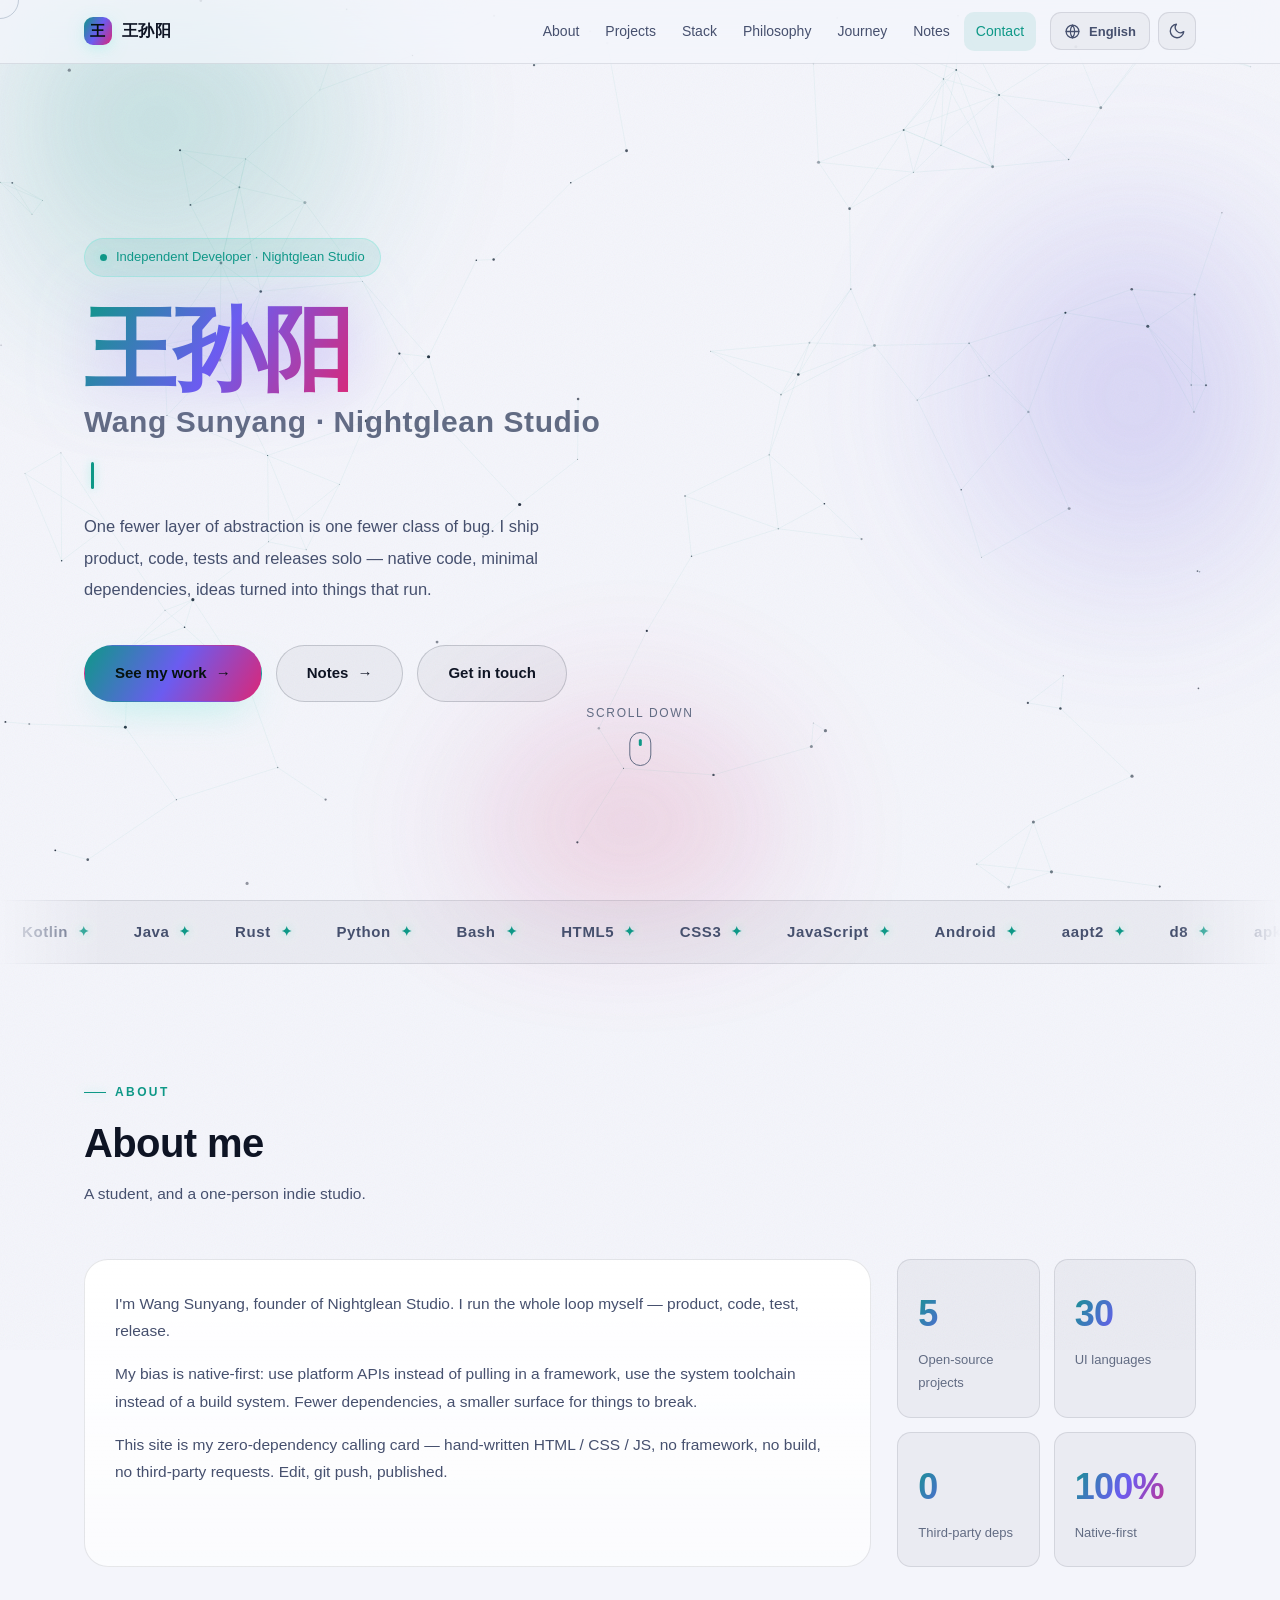
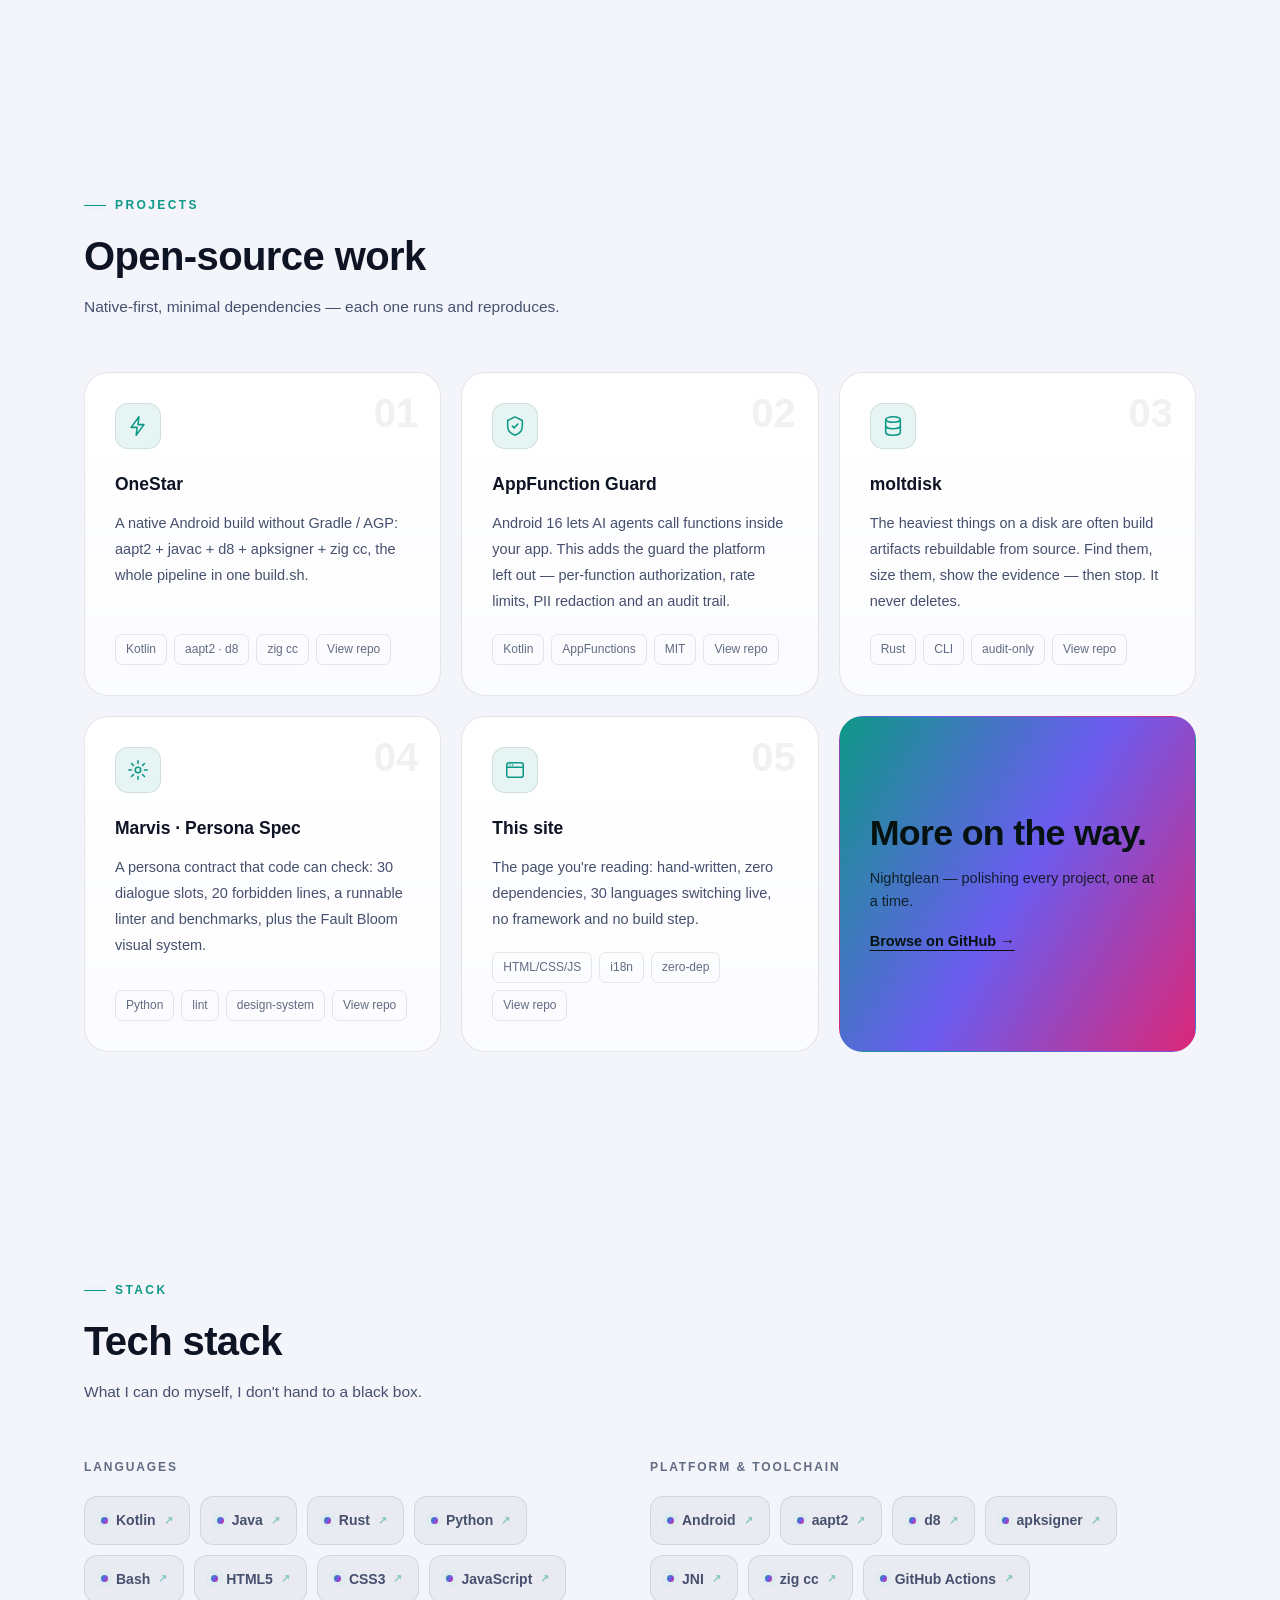
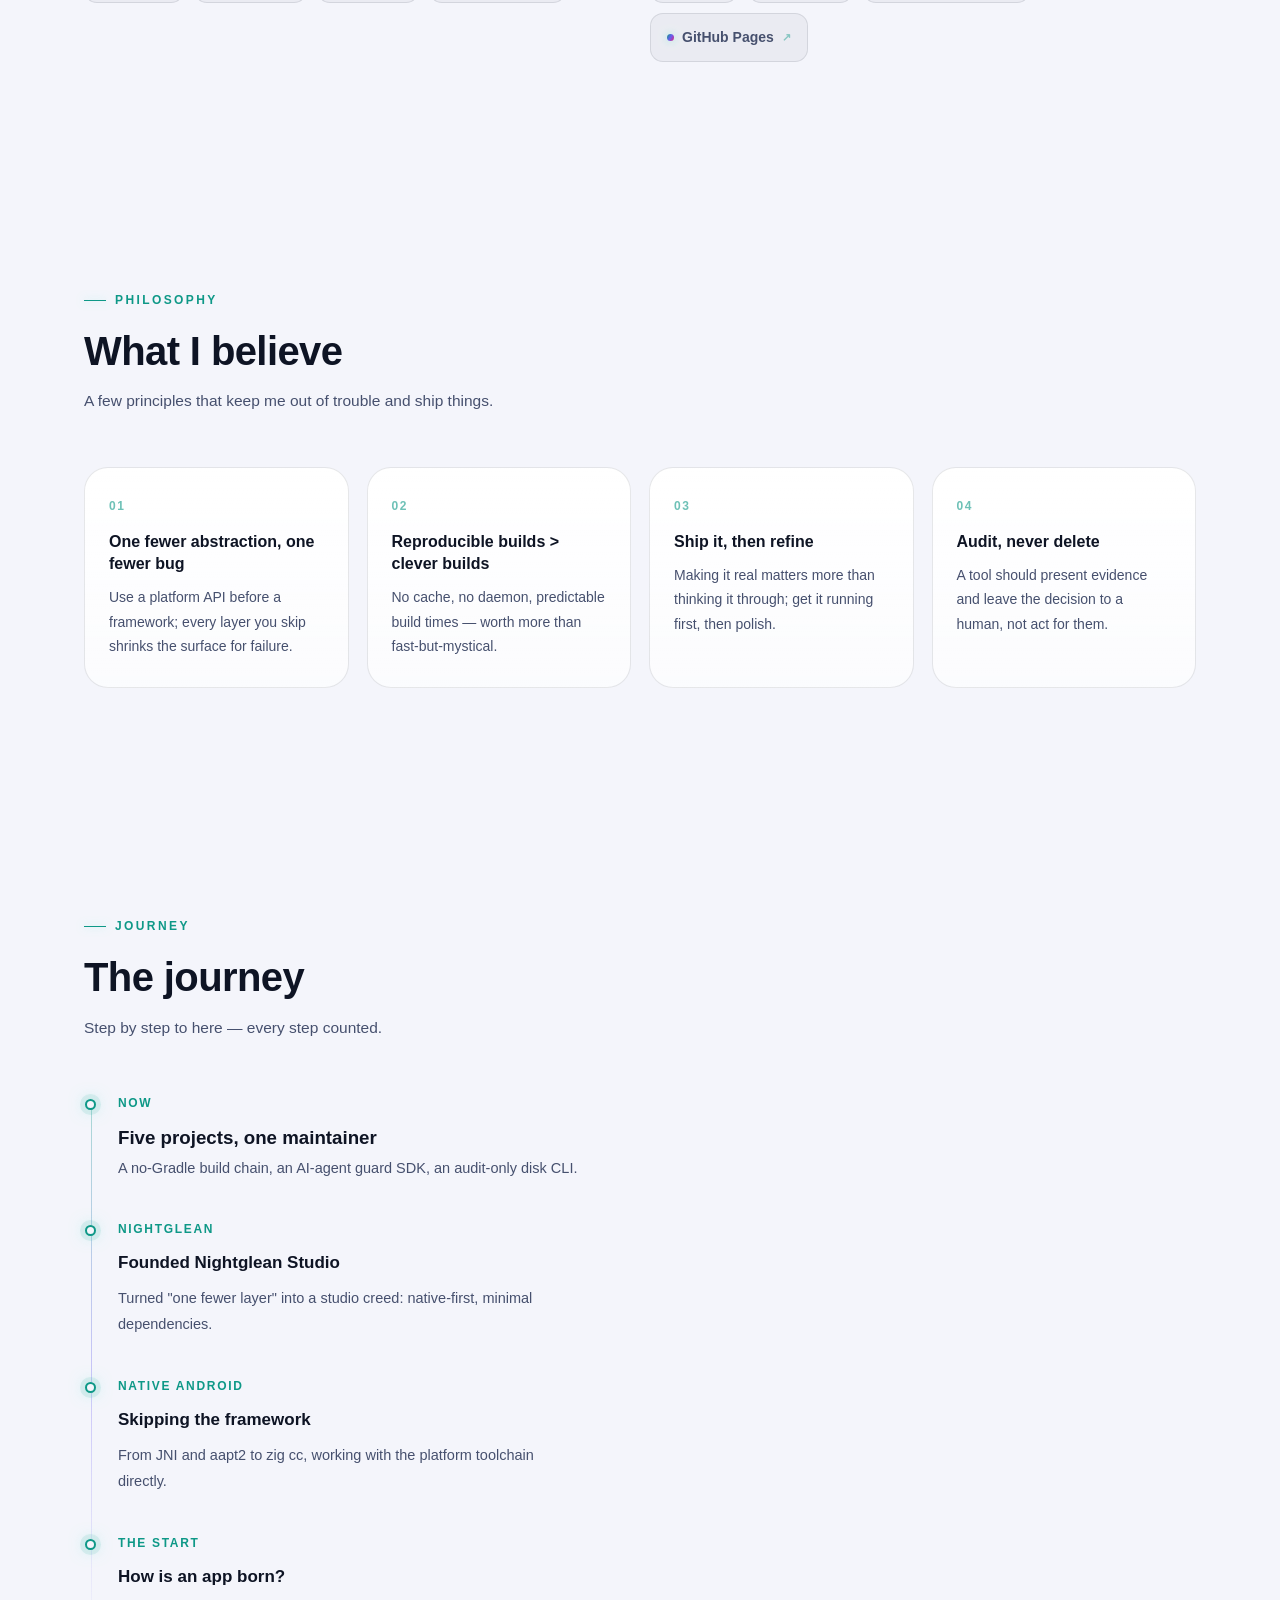
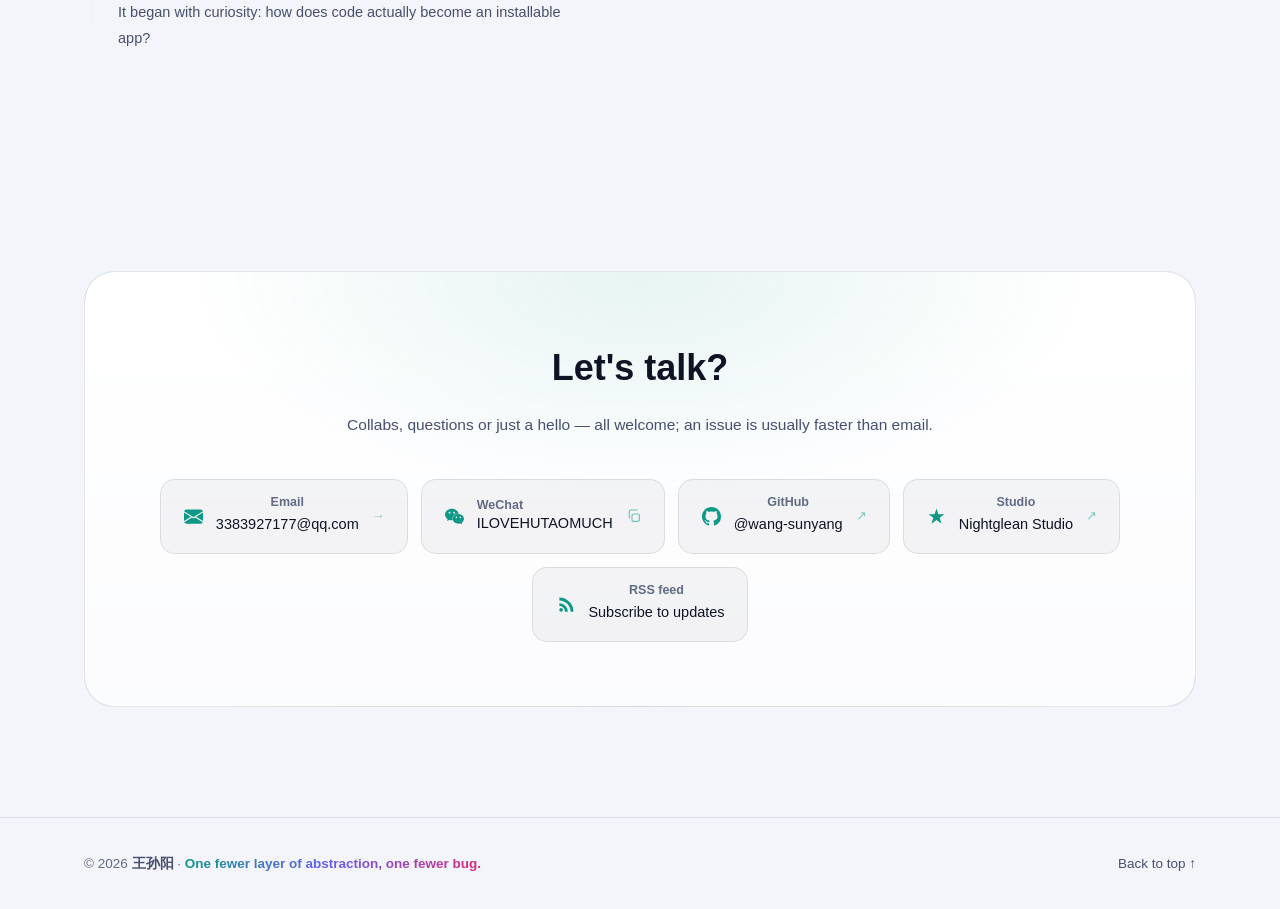
==== commit acf2f84b: "feat: 新增笔记「给站点做一轮减法：首屏、图标和弱网」+ 首屏/图标/弱网优化 - 新增 posts/site-r6-optimization.html，blog.html 置顶为 01，计数 3" ====
--- a/index.html
+++ b/index.html
@@ -24,14 +24,15 @@
 <link rel="icon" type="image/png" sizes="16x16" href="favicon-16.png">
 <link rel="apple-touch-icon" sizes="180x180" href="apple-touch-icon.png">
 <link rel="icon" type="image/png" sizes="512x512" href="https://wang-sunyang.github.io/favicon-512.png">
+<link rel="icon" type="image/webp" sizes="512x512" href="https://wang-sunyang.github.io/favicon-512.webp">
 <link rel="manifest" href="https://wang-sunyang.github.io/site.webmanifest">
 <link rel="sitemap" type="application/xml" title="Sitemap" href="/sitemap.xml">
   <link rel="alternate" type="application/rss+xml" title="王孙阳 · Wang Sunyang — 独立开发者" href="https://wang-sunyang.github.io/feed.xml">
-<meta property="og:image" content="https://wang-sunyang.github.io/og-cover.png">
+<meta property="og:image" content="https://wang-sunyang.github.io/og-cover.jpg">
 <meta property="og:image:width" content="1200">
 <meta property="og:image:height" content="630">
 <meta property="og:image:alt" content="王孙阳 · Wang Sunyang — 独立开发者">
-<meta name="twitter:image" content="https://wang-sunyang.github.io/og-cover.png">
+<meta name="twitter:image" content="https://wang-sunyang.github.io/og-cover.jpg">
 <meta name="twitter:image:alt" content="王孙阳 · Wang Sunyang — 独立开发者">
 
 <script>
@@ -63,7 +64,7 @@
   de.setAttribute("dir",RTL.indexOf(code)>-1?"rtl":"ltr");
   window.__BOOT_LANG__=code;
   if(code!=="zh")de.className=(de.className?de.className+" ":"")+"i18n-boot";
-  setTimeout(function(){if(!window.__LANG_READY__)de.className=de.className.replace(/\s*i18n-boot/g,"");},1200);
+  setTimeout(function(){if(!window.__LANG_READY__)de.className=de.className.replace(/\s*i18n-boot/g,"");},300);
 })();
 </script>
 <style>
@@ -147,7 +148,7 @@
 
 /* ---------- layered background ---------- */
 #aurora{position:fixed;inset:0;z-index:0;pointer-events:none;overflow:hidden;filter:blur(70px) saturate(130%)}
-#aurora i{position:absolute;border-radius:50%;opacity:.55;mix-blend-mode:screen;will-change:transform}
+#aurora i{position:absolute;border-radius:50%;opacity:.55;mix-blend-mode:screen}
 #aurora i:nth-child(1){width:52vw;height:52vw;left:-14vw;top:-18vw;background:radial-gradient(circle,var(--acc1) 0%,transparent 62%);animation:drift1 26s var(--ease) infinite alternate}
 #aurora i:nth-child(2){width:46vw;height:46vw;right:-12vw;top:8vw;background:radial-gradient(circle,var(--acc2) 0%,transparent 62%);animation:drift2 32s var(--ease) infinite alternate}
 #aurora i:nth-child(3){width:38vw;height:38vw;left:30vw;bottom:-16vw;background:radial-gradient(circle,var(--acc4) 0%,transparent 60%);animation:drift3 38s var(--ease) infinite alternate}
@@ -295,7 +296,7 @@
 
 /* projects */
 .projects{display:grid;grid-template-columns:repeat(3,1fr);gap:20px}
-.proj{display:flex;flex-direction:column;text-decoration:none;color:inherit;position:relative;overflow:hidden;transform-style:preserve-3d;will-change:transform}
+.proj{display:flex;flex-direction:column;text-decoration:none;color:inherit;position:relative;overflow:hidden;transform-style:preserve-3d}
 .proj .idx{position:absolute;top:20px;right:22px;font-size:40px;font-weight:800;color:var(--text);opacity:.06;line-height:1;font-variant-numeric:tabular-nums}
 .proj .ico{width:46px;height:46px;border-radius:13px;display:grid;place-items:center;margin-bottom:20px;background:var(--acc1-soft);border:1px solid var(--line);color:var(--acc1);transition:transform .3s var(--ease),box-shadow .3s var(--ease)}
 .proj .ico svg{width:22px;height:22px;fill:none;stroke:currentColor;stroke-width:1.7;stroke-linecap:round;stroke-linejoin:round}
@@ -445,8 +446,8 @@
 #langPanel .lang-search-wrap{padding:10px 12px 4px;}
 #langPanel .lang-search{width:100%;box-sizing:border-box;padding:8px 11px;border-radius:9px;border:1px solid rgba(128,128,128,.35);background:rgba(128,128,128,.08);color:inherit;font:inherit;font-size:13px;line-height:1.3;-webkit-appearance:none;appearance:none;}
 #langPanel .lang-search::-webkit-search-cancel-button{-webkit-appearance:none;}
-#langPanel .lang-search:focus{outline:2px solid rgba(120,170,255,.85);outline-offset:1px;}
-#langPanel .lang-list button[data-lang]:focus-visible{outline:2px solid rgba(120,170,255,.85);outline-offset:2px;}
+#langPanel .lang-search:focus{outline:2px solid var(--acc1);outline-offset:1px;}
+#langPanel .lang-list button[data-lang]:focus-visible{outline:2px solid var(--acc1);outline-offset:2px;}
 #langPanel.no-match .lang-list::after{content:"\2014";display:block;padding:22px 0;text-align:center;opacity:.55;}
 html.lang-lock,html.lang-lock body{overflow:hidden;}
 @media (prefers-reduced-motion:reduce){#langPanel,.lang-search-wrap{transition:none!important;animation:none!important;}}
@@ -465,7 +466,7 @@
 .lr-switch .lr-knob{position:absolute;top:2px;left:2px;width:19px;height:19px;border-radius:50%;background:var(--text-3);transition:transform .22s var(--ease),background .22s var(--ease)}
 .lr-switch[aria-checked="true"]{background:var(--acc1-soft);border-color:rgba(94,234,212,.45)}
 .lr-switch[aria-checked="true"] .lr-knob{transform:translateX(19px);background:var(--acc1)}
-.lr-switch:focus-visible{outline:2px solid rgba(120,170,255,.85);outline-offset:2px}
+.lr-switch:focus-visible{outline:2px solid var(--acc1);outline-offset:2px}
 html[dir="rtl"] .lr-switch .lr-knob{left:auto;right:2px}
 html[dir="rtl"] .lr-switch[aria-checked="true"] .lr-knob{transform:translateX(-19px)}
 #langPanel .lang-list .lg-native,#langPanel .lang-list .lg-sub{overflow-wrap:anywhere}
@@ -477,8 +478,9 @@
 @media (max-width:400px){.lang-remember{padding:9px 16px}.lang-remember .lr-sub{display:none}}
 
 
-/* i18n 首屏防闪：目标语言不是中文时，切换完成前不显示正文 */
-html.i18n-boot body{visibility:hidden}
+/* i18n 首屏：不再隐藏 body，只用底色防闪；语言包 300ms 内未就绪即放弃等待 */
+/* R6: 不再隐藏 body —— 语言包慢或失败时首屏直接可见，不再白屏 */
+:target,[id]{scroll-margin-top:96px}
 html.i18n-boot{background:#05060e}
 html[data-theme="light"].i18n-boot{background:#f4f5fb}
 /* ============================================================
@@ -505,6 +507,12 @@
   .prose img{max-width:100%!important;height:auto}
   .prose a{word-break:break-word}
 }
+/* R5: forced-colors 兜底 —— 强制配色下毛玻璃/半透明失效，改用系统色保边界与选中态 */
+@media (forced-colors: active){
+  .site-nav,.mobile-menu,.menu-overlay,#langPanel .lang-card,#kbdPanel .kbd-card,.card,.proj,.post-card{backdrop-filter:none!important;-webkit-backdrop-filter:none!important}
+  .site-nav,.mobile-menu,.card,.proj,.post-card{border-color:CanvasText}
+  .lang-list button[aria-checked="true"]{outline:2px solid Highlight;outline-offset:-2px;forced-color-adjust:none}
+}
 </style>
 <script type="application/ld+json">{"@context":"https://schema.org","@graph":[{"@type":"Person","@id":"https://wang-sunyang.github.io/#person","name":"王孙阳","alternateName":"Wang Sunyang","url":"https://wang-sunyang.github.io/","jobTitle":"独立开发者","description":"独立开发者，做原生 Android、端侧 ML 与零依赖网页项目；长夜拾星工作室（Nightglean Studio）主理人。","sameAs":["https://github.com/wang-sunyang","https://github.com/nightglean"],"knowsAbout":["Native Android","Kotlin","On-device ML","LiteRT","WebGL","Three.js","静态站点工程"]},{"@type":"WebSite","@id":"https://wang-sunyang.github.io/#website","url":"https://wang-sunyang.github.io/","name":"王孙阳 · Wang Sunyang","inLanguage":"zh-Hans","publisher":{"@id":"https://wang-sunyang.github.io/#person"}}]}</script>
 <link rel="alternate" hreflang="zh-Hans" href="https://wang-sunyang.github.io/">
@@ -547,7 +555,7 @@
       <a href="#contact" data-i18n="nav.contact">联系</a>
     </div>
     <div class="nav-tools">
-      <button class="tool-btn burger-btn" id="menuBtn" type="button" aria-label="打开菜单" data-i18n-aria="a11y.openMenu" aria-haspopup="menu" aria-expanded="false" aria-controls="mobileMenu">
+      <button class="tool-btn burger-btn" id="menuBtn" type="button" aria-label="打开菜单" data-i18n-aria="a11y.openMenu" aria-haspopup="dialog" aria-expanded="false" aria-controls="mobileMenu">
         <svg viewBox="0 0 24 24"><path d="M3 6h18M3 12h18M3 18h18"/></svg>
       </button>
       <button class="tool-btn lang-btn" id="langBtn" type="button" aria-label="切换语言 / Switch language" data-i18n-aria="a11y.langBtn" aria-haspopup="dialog" aria-controls="langPanel" aria-expanded="false">
@@ -563,7 +571,7 @@
 </nav>
 
 <div class="menu-overlay" id="menuOverlay" aria-hidden="true"></div>
-<aside class="mobile-menu" id="mobileMenu" aria-label="移动端菜单" data-i18n-aria="a11y.mobileMenu" aria-hidden="true">
+<aside class="mobile-menu" id="mobileMenu" role="dialog" aria-modal="true" aria-label="移动端菜单" data-i18n-aria="a11y.mobileMenu" aria-hidden="true">
   <div class="mm-head">
     <span class="logo"><span class="lg-mark">王</span><span>王孙阳</span></span>
     <button class="mm-close" id="menuClose" type="button" aria-label="关闭菜单" data-i18n-aria="a11y.closeMenu">✕</button>
@@ -589,7 +597,7 @@
     <span class="lr-text"><b id="rememberLangText" data-i18n="ui.remember">记住语言</b><span class="lr-sub" data-i18n="ui.rememberSub">下次访问沿用当前语言</span></span>
     <button class="lr-switch" id="rememberLang" type="button" role="switch" aria-checked="true" aria-labelledby="rememberLangText"><span class="lr-knob" aria-hidden="true"></span></button>
   </div>
-  <div class="lang-list" id="langList"></div>
+  <div class="lang-list" id="langList" role="radiogroup" data-i18n-aria="a11y.langPanel"></div>
 </div>
 
 <main id="main">
@@ -920,16 +928,25 @@
     if(av!==undefined) el.setAttribute("aria-label",av);
   });
   document.querySelectorAll(".lang-list button").forEach(function(b){
-    b.classList.toggle("active",b.getAttribute("data-lang")===code);
+    var __on=(b.getAttribute("data-lang")===code);b.classList.toggle("active",__on);b.setAttribute("aria-checked",__on?"true":"false");
   });
   // typed roles restart
   stopTyped();startTyped(code);
   // meta description
   var desc=getPath(lang,"hero.lead");
   if(desc){document.querySelector('meta[name="description"]').setAttribute("content",desc.replace(/<[^>]*>/g,""));}
+  __syncOG(code,lang,__tt,desc);
 }
 
 /* build language list */
+/* R5: og/twitter 元信息随语言同步（复用既有 meta.title / 页面描述键，不新增翻译键） */
+var __OG_LOCALE={"zh":"zh_CN","zh-TW":"zh_TW","en":"en_US","ja":"ja_JP","ko":"ko_KR","fr":"fr_FR","de":"de_DE","es":"es_ES","pt":"pt_BR","it":"it_IT","ru":"ru_RU","uk":"uk_UA","pl":"pl_PL","nl":"nl_NL","tr":"tr_TR","ar":"ar_AR","hi":"hi_IN","id":"id_ID","vi":"vi_VN","th":"th_TH","el":"el_GR","sv":"sv_SE","cs":"cs_CZ","ro":"ro_RO","bn":"bn_BD","ur":"ur_PK","ms":"ms_MY","tl":"tl_PH","he":"he_IL","fa":"fa_IR"};
+function __syncOG(code,lang,title,desc){
+  function __set(sel,val){var el=document.querySelector(sel);if(el&&val!=null&&val!=="")el.setAttribute("content",val);}
+  if(title){__set('meta[property="og:title"]',title);__set('meta[name="twitter:title"]',title);}
+  if(desc){var __d=String(desc).replace(/<[^>]*>/g,"").replace(/\s+/g," ").trim();__set('meta[property="og:description"]',__d);__set('meta[name="twitter:description"]',__d);__set('meta[name="description"]',__d);}
+  __set('meta[property="og:locale"]',__OG_LOCALE[code]||String(code).replace("-","_"));
+}
 var I18N_EXT_BASE="i18n/index/";
 /* ============================================================
    i18n 词典按需加载
@@ -948,7 +965,7 @@
   if(__langBusy[code]){__langQueue[code].push(cb);return;}
   __langBusy[code]=true;__langQueue[code]=[cb];
   var s=document.createElement("script");
-  s.src=I18N_EXT_BASE+code+".js";s.async=true;
+  s.src=I18N_EXT_BASE+code+".js?v=20261127";s.async=true;
   function done(ok){
     if(!ok){I18N[code]=I18N.zh;
       (window.__i18nErrs=window.__i18nErrs||[]).push("langload:"+code);
@@ -993,7 +1010,7 @@
   var list=document.getElementById("langList");
   var html="";
   LANGS.forEach(function(l){
-    html+='<button type="button" data-lang="'+l.code+'"><span class="lg-dot" aria-hidden="true"></span><span style="flex:1"><span class="lg-native">'+l.native+'</span><br><span class="lg-sub">'+l.sub+'</span></span><span class="chk">✓</span></button>';
+    html+='<button type="button" role="radio" aria-checked="false" data-lang="'+l.code+'"><span class="lg-dot" aria-hidden="true"></span><span style="flex:1"><span class="lg-native">'+l.native+'</span><br><span class="lg-sub">'+l.sub+'</span></span><span class="chk">✓</span></button>';
   });
   list.innerHTML=html;
 })();
@@ -1582,5 +1599,7 @@
 /* footer year */
 document.getElementById("year").textContent=new Date().getFullYear();
 </script>
+<script>/* R5: PWA 离线兜底，与 site.webmanifest 能力声明对齐 */
+if("serviceWorker" in navigator)window.addEventListener("load",function(){navigator.serviceWorker.register("sw.js").catch(function(e){console.warn("[silent-catch]",e);});});</script>
 </body>
 </html>
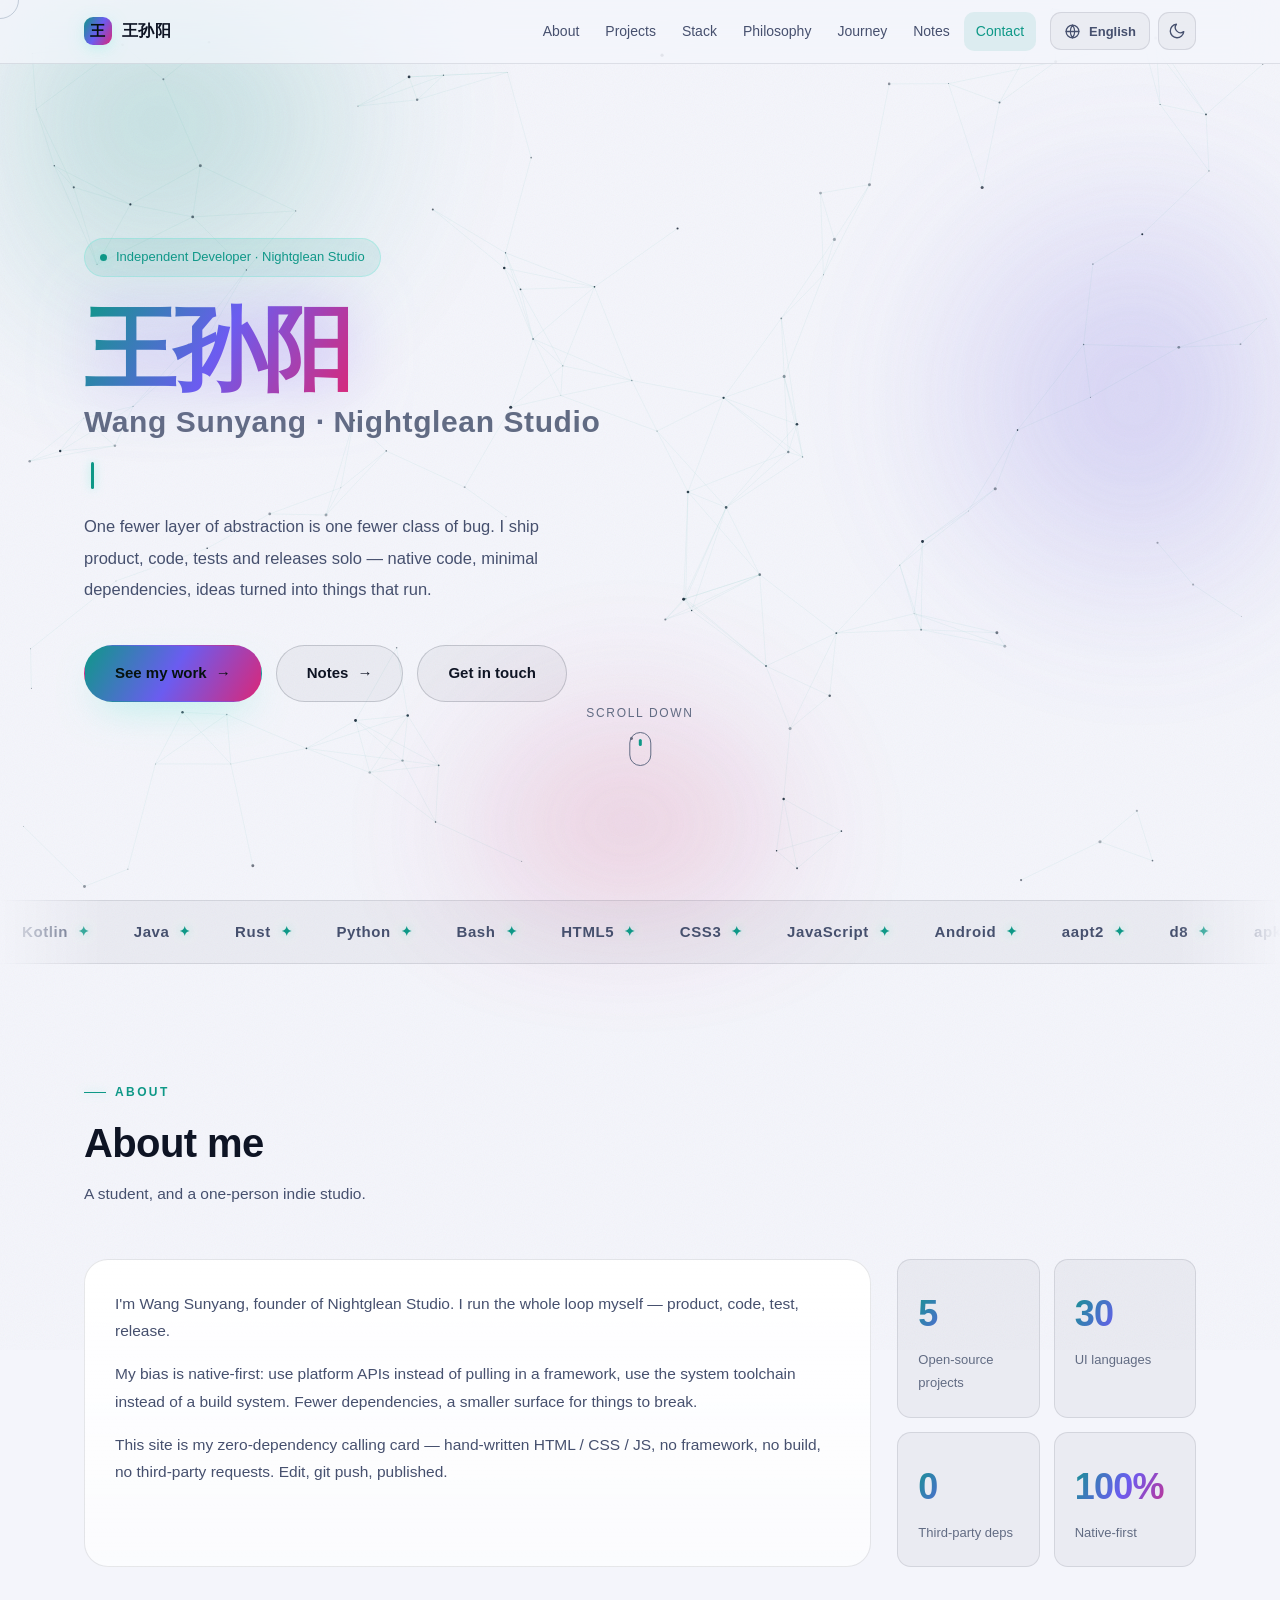
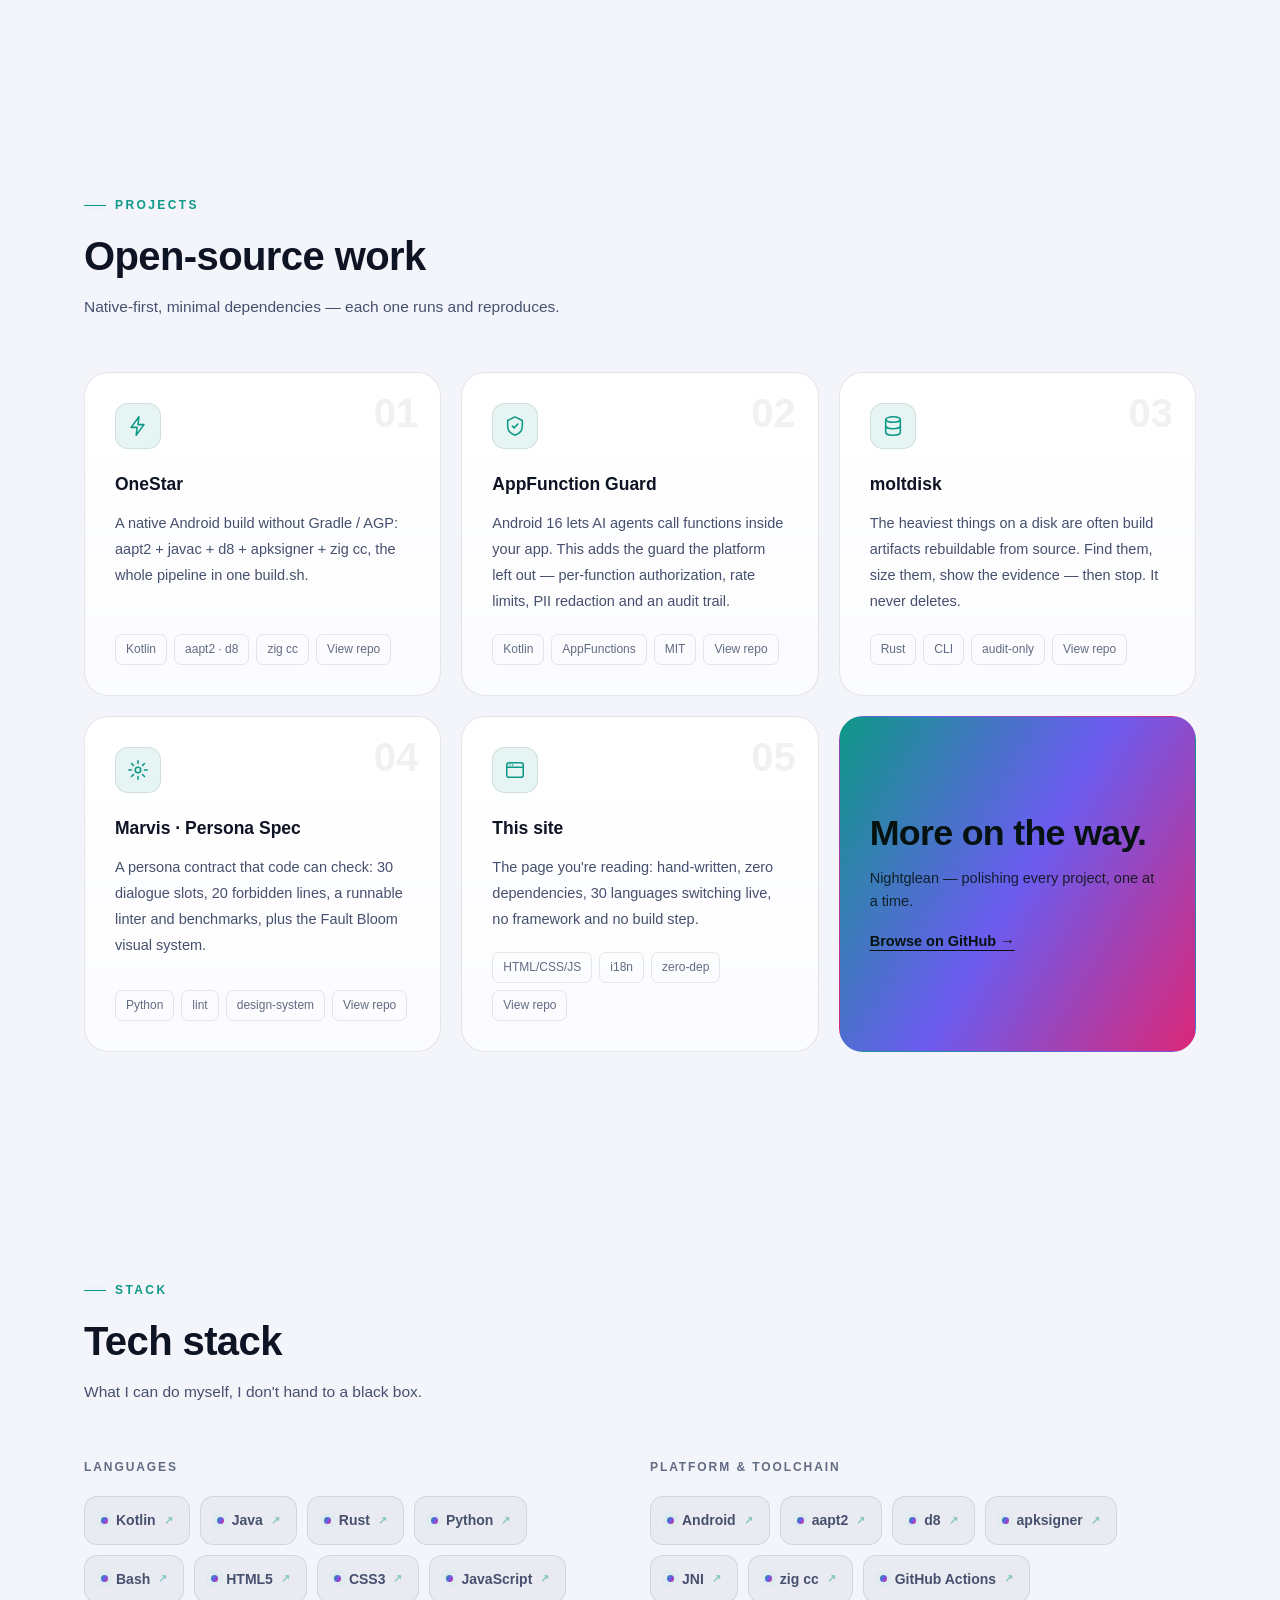
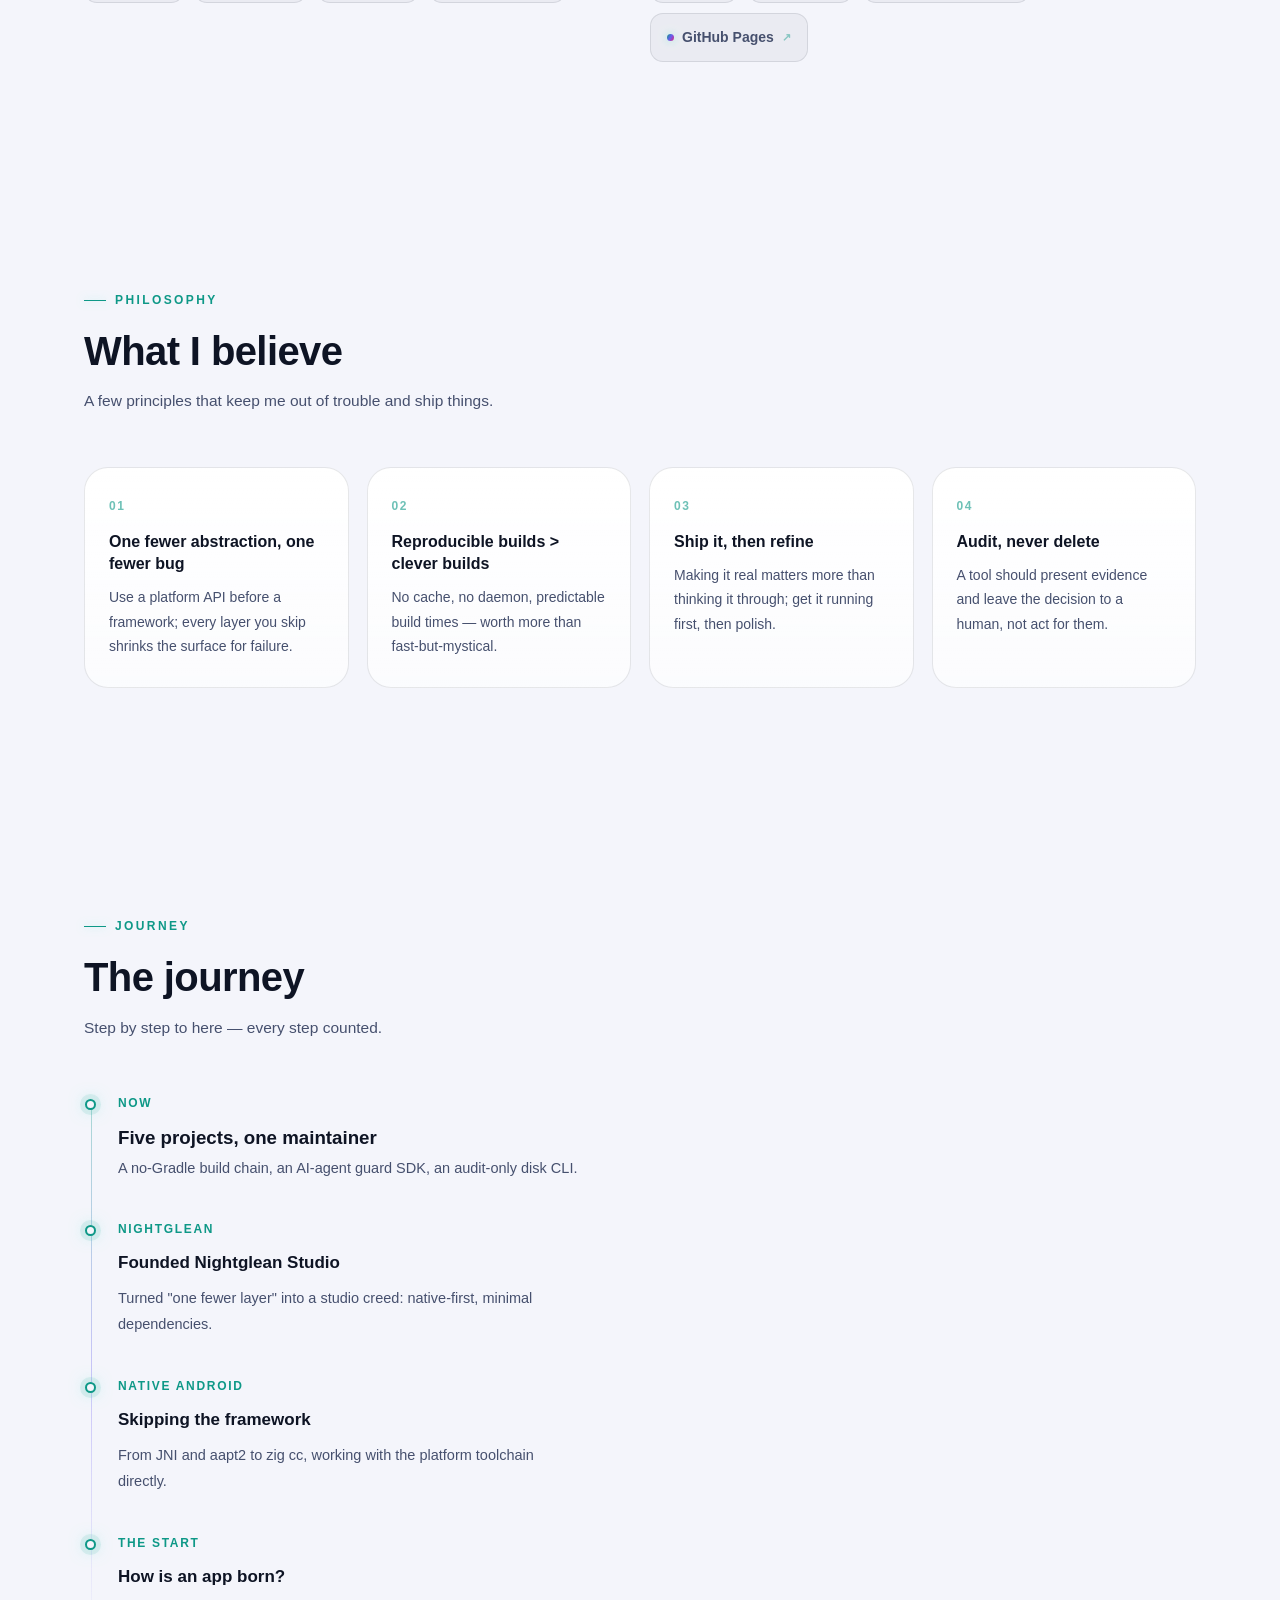
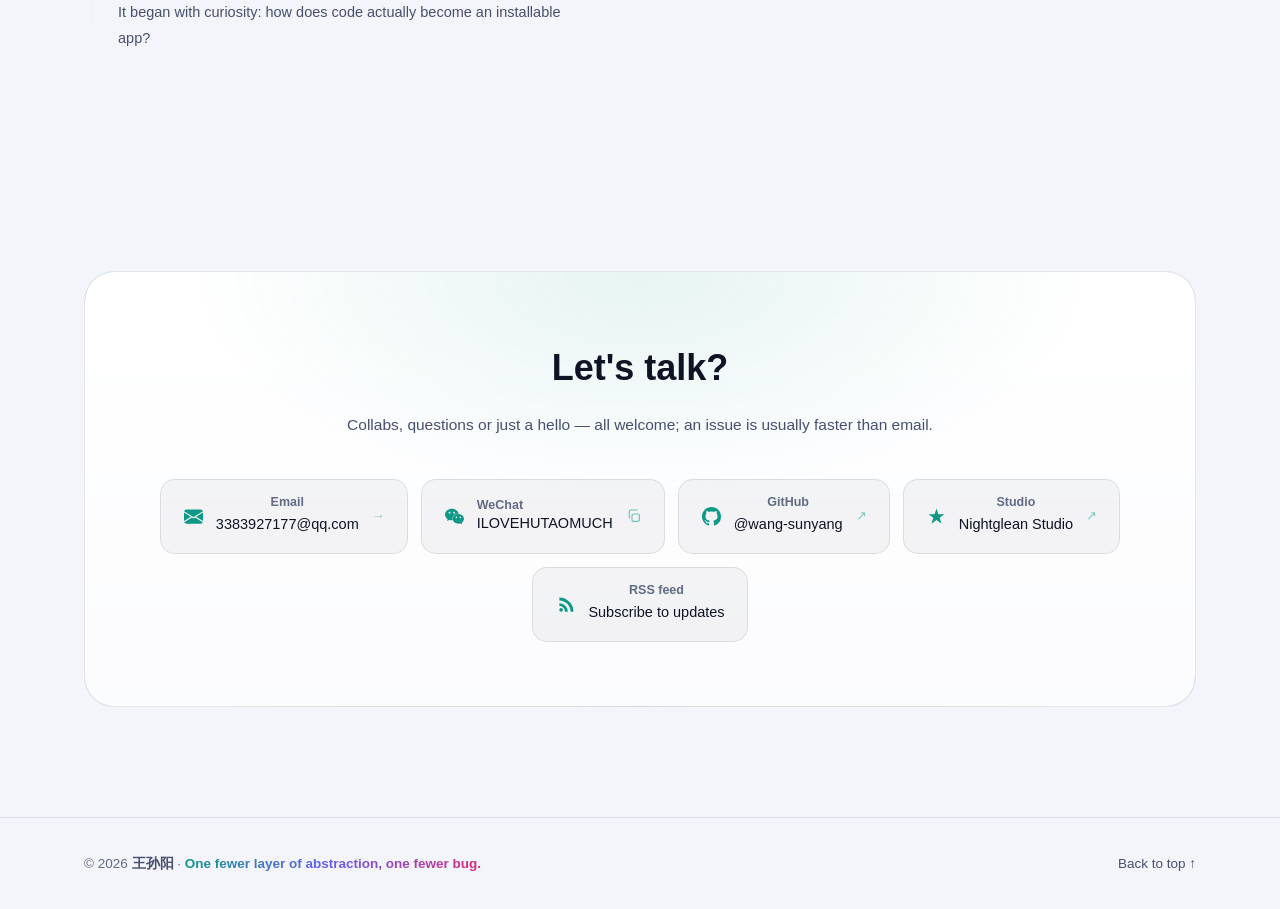
==== commit 3cfafbac: "feat(seo/i18n/perf): 补齐元信息、/en/ 预渲染试点、CSS 抽离与 PWA manifest 增强 - A3：blog.html title 改为关键词型长标题，五页 desc" ====
--- a/index.html
+++ b/index.html
@@ -4,7 +4,7 @@
 <meta charset="UTF-8">
 <meta name="viewport" content="width=device-width, initial-scale=1.0">
 <title>王孙阳 · Wang Sunyang — 独立开发者 · Independent Developer</title>
-<meta name="description" content="王孙阳（Wang Sunyang）——独立开发者、长夜拾星工作室（Nightglean Studio）创始人。原生 Android、无 Gradle 构建链、AI Agent 权限闸门。少一层抽象，就少一类 bug。">
+<meta name="description" content="王孙阳（Wang Sunyang）——独立开发者、长夜拾星工作室创始人。做原生 Android、端侧 ML 与零依赖网页项目，少一层抽象，就少一类 bug。">
 <link rel="canonical" href="https://wang-sunyang.github.io/">
 <meta name="theme-color" content="#05060e">
 <meta name="color-scheme" content="dark light">
@@ -67,454 +67,9 @@
   setTimeout(function(){if(!window.__LANG_READY__)de.className=de.className.replace(/\s*i18n-boot/g,"");},300);
 })();
 </script>
-<style>
-/* ============================================================
-   NIGHTGLEAN · 长夜拾星 — Design System
-   0 deps · hand-written · 30 languages
-   ============================================================ */
-:root{
-  --bg:#05060e;
-  --bg-2:#090b18;
-  --surface:rgba(255,255,255,.04);
-  --line:rgba(255,255,255,.09);
-  --line-strong:rgba(255,255,255,.16);
-
-  --text:#eef1fb;
-  --text-2:#a3adc9;
-  --text-3:#7b87ad;
-
-  --acc1:#5eead4;
-  --acc2:#a78bfa;
-  --acc4:#f472b6;
-
-  --acc1-soft:rgba(94,234,212,.12);
-
-  --grad:linear-gradient(120deg,var(--acc1),var(--acc2) 50%,var(--acc4));
-  --glow-1:rgba(94,234,212,.55);
-  --glow-2:rgba(167,139,250,.55);
-
-  --nav-bg:rgba(5,6,14,.6);
-  --card-bg:linear-gradient(180deg,rgba(255,255,255,.05),rgba(255,255,255,.02));
-  --hover:rgba(255,255,255,.08);
-
-  --radius:24px;
-  --radius-sm:14px;
-  --shadow:0 30px 80px -40px rgba(0,0,0,.9);
-  --ease:cubic-bezier(.22,.61,.36,1);
-  --font:"Inter","SF Pro Display",-apple-system,BlinkMacSystemFont,"Segoe UI","PingFang SC","HarmonyOS Sans SC","Hiragino Sans GB","Microsoft YaHei","Noto Sans","Noto Sans Arabic","Noto Sans Thai","Noto Sans Devanagari",sans-serif;
-}
-:root[data-theme="light"]{
-  --bg:#f4f5fb;
-  --bg-2:#ffffff;
-  --surface:rgba(15,23,42,.04);
-  --line:rgba(15,23,42,.10);
-  --line-strong:rgba(15,23,42,.18);
-  --text:#0e1424;
-  --text-2:#46506e;
-  --text-3:#616b83;
-  --acc1:#0e9887;
-  --acc2:#6b5cf0;
-  --acc4:#db2777;
-  --acc1-soft:rgba(14,152,135,.10);
-  --nav-bg:rgba(244,245,251,.72);
-  --card-bg:linear-gradient(180deg,#ffffff,rgba(255,255,255,.65));
-  --hover:rgba(15,23,42,.06);
-  --shadow:0 30px 60px -42px rgba(15,23,42,.35);
-}
-
-*,*::before,*::after{margin:0;padding:0;box-sizing:border-box}
-html{scroll-behavior:smooth;scroll-padding-top:96px;-webkit-text-size-adjust:100%}
-body{
-  font-family:var(--font);
-  background:var(--bg);
-  color:var(--text);
-  font-size:16px;line-height:1.75;
-  overflow-x:hidden;
-  -webkit-font-smoothing:antialiased;
-  font-variant-numeric:tabular-nums;
-  transition:background .4s var(--ease),color .4s var(--ease);
-  min-height:100vh;
-}
-::selection{background:var(--acc1);color:#04110f}
-
-/* ---------- scrollbar & micro-interactions ---------- */
-html{scrollbar-width:thin;scrollbar-color:var(--line-strong) transparent}
-::-webkit-scrollbar{width:10px;height:10px}
-::-webkit-scrollbar-track{background:transparent}
-::-webkit-scrollbar-thumb{background:var(--line-strong);border-radius:8px;border:2.5px solid var(--bg)}@media (hover:hover){::-webkit-scrollbar-thumb:hover{background:var(--acc1)}}
-.btn:active,.link-item:active,.tool-btn:active{transform:scale(.96)}
-@keyframes gradHue{0%{filter:drop-shadow(0 0 30px var(--glow-2)) hue-rotate(0deg)}100%{filter:drop-shadow(0 0 30px var(--glow-2)) hue-rotate(360deg)}}
-@keyframes gradHuePlain{0%{filter:hue-rotate(0deg)}100%{filter:hue-rotate(360deg)}}
-
-/* ---------- layered background ---------- */
-#aurora{position:fixed;inset:0;z-index:0;pointer-events:none;overflow:hidden;filter:blur(70px) saturate(130%)}
-#aurora i{position:absolute;border-radius:50%;opacity:.55;mix-blend-mode:screen}
-#aurora i:nth-child(1){width:52vw;height:52vw;left:-14vw;top:-18vw;background:radial-gradient(circle,var(--acc1) 0%,transparent 62%);animation:drift1 26s var(--ease) infinite alternate}
-#aurora i:nth-child(2){width:46vw;height:46vw;right:-12vw;top:8vw;background:radial-gradient(circle,var(--acc2) 0%,transparent 62%);animation:drift2 32s var(--ease) infinite alternate}
-#aurora i:nth-child(3){width:38vw;height:38vw;left:30vw;bottom:-16vw;background:radial-gradient(circle,var(--acc4) 0%,transparent 60%);animation:drift3 38s var(--ease) infinite alternate}
-@keyframes drift1{to{transform:translate(8vw,6vh) scale(1.15)}}
-@keyframes drift2{to{transform:translate(-9vw,10vh) scale(1.08)}}
-@keyframes drift3{to{transform:translate(6vw,-8vh) scale(1.2)}}
-:root[data-theme="light"] #aurora{filter:blur(70px) saturate(90%);opacity:.7}
-:root[data-theme="light"] #aurora i{mix-blend-mode:multiply;opacity:.4}
-
-#stars{position:fixed;inset:0;z-index:1;pointer-events:none}
-
-#grain{position:fixed;inset:-50%;z-index:2;pointer-events:none;opacity:.05;
-  background-image:url("data:image/svg+xml,%3Csvg xmlns='http://www.w3.org/2000/svg' width='160' height='160'%3E%3Cfilter id='n'%3E%3CfeTurbulence type='fractalNoise' baseFrequency='0.9' numOctaves='2'/%3E%3C/filter%3E%3Crect width='100%25' height='100%25' filter='url(%23n)'/%3E%3C/svg%3E");
-  animation:grain 8s steps(6) infinite}
-@keyframes grain{0%,100%{transform:translate(0,0)}20%{transform:translate(-3%,2%)}40%{transform:translate(2%,-3%)}60%{transform:translate(-2%,-2%)}80%{transform:translate(3%,3%)}}
-
-/* ---------- cursor ---------- */
-#cdot,#cring{position:fixed;top:-100px;left:-100px;z-index:9999;pointer-events:none;border-radius:50%;transform:translate(-50%,-50%)}
-#cdot{width:6px;height:6px;background:var(--acc1);box-shadow:0 0 12px var(--glow-1);mix-blend-mode:difference}
-#cring{width:38px;height:38px;border:1.5px solid rgba(148,163,184,.5);transition:width .25s var(--ease),height .25s var(--ease),border-color .25s var(--ease),background .25s var(--ease)}
-#cring.hot{width:64px;height:64px;border-color:var(--acc1);background:var(--acc1-soft)}
-@media (hover:none),(pointer:coarse){#cdot,#cring{display:none}}
-body.cursor-on{cursor:none}
-body.cursor-on a,body.cursor-on button,body.cursor-on [data-tilt]{cursor:none}
-
-/* ---------- skip / progress ---------- */
-.skip{position:fixed;left:-9999px;top:0;z-index:200;background:var(--acc1);color:#04110f;padding:10px 18px;font-weight:700;text-decoration:none;border-radius:0 0 12px 0}
-.skip:focus{left:0}
-#progress{position:fixed;top:0;left:0;height:2px;width:0;z-index:120;background:var(--grad);box-shadow:0 0 14px var(--glow-1)}
-a:focus-visible,button:focus-visible,[tabindex]:focus-visible{outline:2px solid var(--acc1);outline-offset:3px;border-radius:8px}
-.sr-only{position:absolute;width:1px;height:1px;padding:0;margin:-1px;overflow:hidden;clip:rect(0,0,0,0);white-space:nowrap;border:0}
-
-/* ---------- nav ---------- */
-.site-nav{position:fixed;top:0;left:0;right:0;z-index:100;background:var(--nav-bg);backdrop-filter:blur(20px) saturate(150%);-webkit-backdrop-filter:blur(20px) saturate(150%);border-bottom:1px solid var(--line);transition:background .4s var(--ease),border-color .4s var(--ease),box-shadow .4s var(--ease)}
-.site-nav.scrolled{box-shadow:0 12px 34px -24px rgba(0,0,0,.6);border-bottom-color:var(--line-strong)}
-.nav-inner{max-width:1160px;margin:0 auto;padding:12px 24px;display:flex;align-items:center;gap:14px}
-.logo{font-weight:800;font-size:16px;letter-spacing:.02em;text-decoration:none;display:inline-flex;align-items:center;gap:10px;color:var(--text);flex-shrink:0}
-.logo .lg-mark{width:28px;height:28px;border-radius:9px;display:grid;place-items:center;font-size:15px;font-weight:800;color:#04110f;background:var(--grad);box-shadow:0 4px 18px -4px var(--glow-1);position:relative;overflow:hidden;animation:gradHuePlain 9s linear infinite}
-.logo .lg-mark::after{content:"";position:absolute;inset:0;background:linear-gradient(120deg,transparent 30%,rgba(255,255,255,.7) 50%,transparent 70%);transform:translateX(-100%);animation:shine 4s var(--ease) infinite}
-@keyframes shine{0%,60%{transform:translateX(-100%)}100%{transform:translateX(100%)}}
-.nav-links{display:flex;gap:2px;margin-left:auto;overflow-x:auto;scrollbar-width:none}
-.nav-links::-webkit-scrollbar{display:none}
-.nav-links a{color:var(--text-2);text-decoration:none;font-size:14px;padding:7px 12px;border-radius:10px;white-space:nowrap;transition:color .25s var(--ease),background .25s var(--ease)}@media (hover:hover){.nav-links a:hover{color:var(--text);background:var(--hover)}}
-.nav-links a.active{color:var(--acc1);background:var(--acc1-soft)}
-.nav-tools{display:flex;align-items:center;gap:8px;flex-shrink:0}
-.tool-btn{width:38px;height:38px;display:grid;place-items:center;background:var(--surface);border:1px solid var(--line);border-radius:11px;color:var(--text-2);cursor:pointer;transition:color .25s var(--ease),border-color .25s var(--ease),background .25s var(--ease),transform .25s var(--ease)}@media (hover:hover){.tool-btn:hover{color:var(--acc1);border-color:var(--acc1);background:var(--acc1-soft);transform:translateY(-1px)}}
-.tool-btn svg{width:18px;height:18px;fill:none;stroke:currentColor;stroke-width:1.8;stroke-linecap:round;stroke-linejoin:round}
-:root[data-theme="dark"] .i-moon{display:none}
-:root[data-theme="light"] .i-sun{display:none}
-
-/* mobile menu */
-.burger-btn{display:none}
-.menu-overlay{position:fixed;inset:0;z-index:140;background:rgba(4,5,12,.55);backdrop-filter:blur(4px);-webkit-backdrop-filter:blur(4px);opacity:0;visibility:hidden;transition:opacity .3s var(--ease),visibility .3s}
-.menu-overlay.open{opacity:1;visibility:visible}
-.mobile-menu{position:fixed;top:0;right:0;bottom:0;z-index:145;width:min(320px,86vw);background:var(--bg-2);border-left:1px solid var(--line);padding:18px 16px;display:flex;flex-direction:column;transform:translateX(105%);transition:transform .35s var(--ease);overflow-y:auto;overscroll-behavior:contain}
-.mobile-menu.open{transform:none}
-.mm-head{display:flex;align-items:center;justify-content:space-between;margin-bottom:14px;padding:0 4px}
-.mm-close{background:none;border:none;color:var(--text-3);cursor:pointer;width:34px;height:34px;display:grid;place-items:center;border-radius:10px;font-size:16px}@media (hover:hover){.mm-close:hover{color:var(--text);background:var(--hover)}}
-.mm-links{display:flex;flex-direction:column;gap:3px}
-.mm-links a{color:var(--text-2);text-decoration:none;font-size:16px;font-weight:600;padding:13px 16px;border-radius:13px;transition:color .2s var(--ease),background .2s var(--ease)}@media (hover:hover){.mm-links a:hover{color:var(--text);background:var(--hover)}}
-.mm-links a.notes-link{color:var(--acc1);background:var(--acc1-soft);display:flex;align-items:center;justify-content:space-between}
-.mm-links a.notes-link::after{content:"→"}
-.mm-foot{margin-top:auto;padding:16px 4px 0;border-top:1px solid var(--line);color:var(--text-3);font-size:12.5px}
-[dir="rtl"] .mobile-menu{border-left:none;border-right:1px solid var(--line)}
-[dir="rtl"] .mm-head{flex-direction:row-reverse}
-[dir="rtl"] .mm-links a.notes-link::after{content:"←"}
-
-/* language switcher */
-.lang-btn{width:auto;padding:0 13px;gap:8px;display:flex;align-items:center;font-family:inherit;font-size:13px;font-weight:600}
-.lang-btn svg{width:17px;height:17px}
-#langPanel{position:fixed;z-index:150;width:min(420px,calc(100vw - 32px));max-height:70vh;overflow:hidden;background:var(--bg-2);border:1px solid var(--line);border-radius:20px;box-shadow:var(--shadow);opacity:0;visibility:hidden;transform:translateY(12px) scale(.98);transform-origin:top right;transition:opacity .28s var(--ease),transform .28s var(--ease),visibility .28s}
-#langPanel.open{opacity:1;visibility:visible;transform:none}
-[dir="rtl"] #langPanel{transform-origin:top left;}
-.lang-head{display:flex;align-items:center;justify-content:space-between;padding:16px 18px 12px;border-bottom:1px solid var(--line)}
-.lang-head b{font-size:14px;font-weight:700}
-.lang-close{background:none;border:none;color:var(--text-3);cursor:pointer;width:28px;height:28px;display:grid;place-items:center;border-radius:8px}@media (hover:hover){.lang-close:hover{color:var(--text);background:var(--hover)}}
-.lang-list{overflow-y:auto;max-height:calc(70vh - 60px);padding:8px}
-.lang-list button{width:100%;display:flex;align-items:center;gap:12px;background:none;border:none;color:var(--text-2);font-family:inherit;font-size:14px;padding:11px 12px;border-radius:12px;cursor:pointer;text-align:start;transition:background .2s,color .2s}@media (hover:hover){.lang-list button:hover{background:var(--hover);color:var(--text)}}
-.lang-list button.active{background:var(--acc1-soft);color:var(--acc1);box-shadow:inset 0 0 0 1px rgba(94,234,212,.35),inset 3px 0 0 var(--acc1)}
-.lang-list .lg-dot{width:10px;height:10px;border-radius:50%;background:var(--grad);box-shadow:0 0 8px var(--glow-1);flex:none}
-.lang-list .lg-native{font-weight:600}
-.lang-list .lg-sub{font-size:12px;color:var(--text-3)}
-.lang-list button .chk{margin-inline-start:auto;color:var(--acc1);opacity:0}
-.lang-list button.active .chk{opacity:1}
-
-/* ---------- layout ---------- */
-main{position:relative;z-index:5}
-.wrap{max-width:1160px;margin:0 auto;padding:0 24px}
-section{padding:110px 0;position:relative}
-.sec-head{max-width:680px;margin-bottom:52px}
-.sec-tag{display:inline-flex;align-items:center;gap:9px;font-size:12px;font-weight:700;letter-spacing:.2em;text-transform:uppercase;color:var(--acc1);margin-bottom:16px}
-.sec-tag::before{content:"";width:22px;height:1px;background:var(--acc1);box-shadow:0 0 8px var(--glow-1)}
-.sec-head h2{font-size:clamp(28px,3.6vw,40px);line-height:1.22;letter-spacing:-.015em;margin-bottom:12px;font-weight:800}
-.sec-head p{color:var(--text-2);font-size:15.5px;max-width:56ch}
-
-/* ---------- hero ---------- */
-.hero{min-height:100vh;min-height:100svh;display:flex;align-items:center;padding:130px 0 90px}
-.hero-inner{position:relative;width:100%}
-.chip{display:inline-flex;align-items:center;gap:9px;font-size:13px;color:var(--acc1);background:var(--acc1-soft);border:1px solid rgba(94,234,212,.3);padding:7px 15px;border-radius:999px;margin-bottom:26px}
-.chip .dot{width:7px;height:7px;border-radius:50%;background:var(--acc1);box-shadow:0 0 12px var(--glow-1);animation:pulse 2.4s infinite}
-@keyframes pulse{0%,100%{opacity:1;transform:scale(1)}50%{opacity:.35;transform:scale(.8)}}
-h1{font-size:clamp(46px,8.6vw,92px);line-height:1.02;letter-spacing:-.03em;font-weight:800;margin-bottom:22px}
-h1 .glyph{background:var(--grad);-webkit-background-clip:text;background-clip:text;color:transparent;filter:drop-shadow(0 0 30px var(--glow-2));animation:gradHue 11s linear infinite}
-h1 .latin{display:block;font-size:clamp(20px,3vw,30px);letter-spacing:.02em;font-weight:700;color:var(--text-3);margin-top:10px}
-.type-line{min-height:32px;font-size:clamp(17px,2.4vw,22px);color:var(--text-2);font-weight:600;margin-bottom:20px;display:flex;align-items:center;gap:4px}
-.type-line .caret{display:inline-block;width:3px;height:1.2em;background:var(--acc1);margin-left:3px;animation:blink 1s steps(1) infinite;border-radius:2px;box-shadow:0 0 10px var(--glow-1)}
-@keyframes blink{50%{opacity:0}}
-.lead{font-size:16.5px;color:var(--text-2);max-width:52ch;line-height:1.9;margin-bottom:40px}
-.lead strong{color:var(--text);font-weight:650}
-.btns{display:flex;gap:14px;flex-wrap:wrap}
-.btn{display:inline-flex;align-items:center;gap:9px;padding:14px 30px;border-radius:999px;font-size:15px;font-weight:650;text-decoration:none;border:1px solid transparent;position:relative;overflow:hidden;transition:transform .25s var(--ease),box-shadow .25s var(--ease),border-color .25s var(--ease)}
-.btn .arrow{transition:transform .25s var(--ease)}@media (hover:hover){.btn:hover .arrow{transform:translateX(4px)}}
-.btn.primary{background:var(--grad);color:#06120f;box-shadow:0 16px 40px -16px var(--glow-1);animation:gradHuePlain 6s linear infinite}
-.btn.primary::after{content:"";position:absolute;inset:0;background:linear-gradient(120deg,transparent 30%,rgba(255,255,255,.55) 50%,transparent 70%);transform:translateX(-120%);transition:transform .6s var(--ease)}@media (hover:hover){.btn.primary:hover::after{transform:translateX(120%)}}@media (hover:hover){.btn.primary:hover{transform:translateY(-2px);box-shadow:0 22px 50px -16px var(--glow-1)}}
-.btn.ghost{color:var(--text);background:var(--surface);border-color:var(--line-strong)}@media (hover:hover){.btn.ghost:hover{transform:translateY(-2px);border-color:var(--acc1);background:var(--acc1-soft)}}
-.scroll-hint{position:absolute;left:50%;bottom:-64px;transform:translateX(-50%);display:flex;flex-direction:column;align-items:center;gap:8px;color:var(--text-3);font-size:12px;letter-spacing:.14em;text-transform:uppercase}
-.scroll-hint .mouse{width:22px;height:34px;border:1.5px solid var(--text-3);border-radius:12px;position:relative}
-.scroll-hint .mouse::after{content:"";position:absolute;left:50%;top:6px;width:3px;height:7px;background:var(--acc1);border-radius:3px;transform:translateX(-50%);animation:wheel 1.8s infinite}
-@keyframes wheel{0%{opacity:1;transform:translate(-50%,0)}100%{opacity:0;transform:translate(-50%,12px)}}
-
-/* ---------- marquee ---------- */
-.marquee{position:relative;z-index:5;border-top:1px solid var(--line);border-bottom:1px solid var(--line);background:var(--surface);overflow:hidden;padding:18px 0;-webkit-mask-image:linear-gradient(90deg,transparent,#000 8%,#000 92%,transparent);mask-image:linear-gradient(90deg,transparent,#000 8%,#000 92%,transparent)}
-.marquee-track{display:flex;gap:0;width:max-content;animation:scrollX 30s linear infinite}@media (hover:hover){.marquee:hover .marquee-track{animation-play-state:paused}}
-.marquee-track span{display:inline-flex;align-items:center;gap:10px;padding:0 22px;font-size:15px;font-weight:650;color:var(--text-2);white-space:nowrap;letter-spacing:.04em}
-.marquee-track span::after{content:"✦";color:var(--acc1);font-size:13px;text-shadow:0 0 10px var(--glow-1)}
-@keyframes scrollX{to{transform:translateX(-50%)}}
-
-/* ---------- cards ---------- */
-.card{background:var(--card-bg);border:1px solid var(--line);border-radius:var(--radius);padding:30px;position:relative;transition:transform .3s var(--ease),border-color .3s var(--ease),box-shadow .3s var(--ease)}
-.glow-card{position:relative}
-.glow-card::before{content:"";position:absolute;inset:-1px;border-radius:inherit;padding:1px;background:conic-gradient(from var(--a,0deg),transparent 0deg,var(--acc1) 60deg,transparent 120deg,var(--acc2) 200deg,transparent 280deg);-webkit-mask:linear-gradient(#000 0 0) content-box,linear-gradient(#000 0 0);-webkit-mask-composite:xor;mask-composite:exclude;opacity:0;transition:opacity .4s var(--ease)}@media (hover:hover){.glow-card:hover::before{opacity:1;animation:spinborder 3.5s linear infinite}}
-@property --a{syntax:"<angle>";initial-value:0deg;inherits:false}
-@keyframes spinborder{to{--a:360deg}}
-
-/* about */
-.about-grid{display:grid;grid-template-columns:1.45fr .55fr;gap:26px;align-items:stretch}
-.about-text p{color:var(--text-2);margin-bottom:16px;font-size:15.5px}
-.about-text p:last-child{margin-bottom:0}
-.about-text strong{color:var(--text);font-weight:650}
-.stats{display:grid;grid-template-columns:1fr 1fr;gap:14px}
-.stat{background:var(--surface);border:1px solid var(--line);border-radius:var(--radius-sm);padding:22px 20px;display:flex;flex-direction:column;gap:4px;position:relative;overflow:hidden}
-.stat::after{content:"";position:absolute;inset:0;background:radial-gradient(160px 90px at 50% 0%,var(--acc1-soft),transparent 70%);opacity:0;transition:opacity .3s}@media (hover:hover){.stat:hover::after{opacity:1}}@media (hover:hover){.stat:hover{border-color:rgba(94,234,212,.4)}}
-.stat b{font-size:clamp(26px,3vw,36px);font-weight:800;letter-spacing:-.02em;background:var(--grad);-webkit-background-clip:text;background-clip:text;color:transparent;animation:gradHuePlain 7s linear infinite}
-.stat span{font-size:13px;color:var(--text-3)}
-
-/* projects */
-.projects{display:grid;grid-template-columns:repeat(3,1fr);gap:20px}
-.proj{display:flex;flex-direction:column;text-decoration:none;color:inherit;position:relative;overflow:hidden;transform-style:preserve-3d}
-.proj .idx{position:absolute;top:20px;right:22px;font-size:40px;font-weight:800;color:var(--text);opacity:.06;line-height:1;font-variant-numeric:tabular-nums}
-.proj .ico{width:46px;height:46px;border-radius:13px;display:grid;place-items:center;margin-bottom:20px;background:var(--acc1-soft);border:1px solid var(--line);color:var(--acc1);transition:transform .3s var(--ease),box-shadow .3s var(--ease)}
-.proj .ico svg{width:22px;height:22px;fill:none;stroke:currentColor;stroke-width:1.7;stroke-linecap:round;stroke-linejoin:round}
-.proj h3{font-size:17.5px;font-weight:750;margin-bottom:10px;display:flex;align-items:center;gap:8px}
-.proj h3 .go{font-size:13px;color:var(--acc1);opacity:0;transform:translateX(-5px);transition:.25s var(--ease);font-weight:700}@media (hover:hover){.proj:hover h3 .go{opacity:1;transform:translateX(0)}}
-.proj p{font-size:14.5px;color:var(--text-2);line-height:1.8;flex:1;margin-bottom:20px}
-.proj .meta{display:flex;flex-wrap:wrap;gap:7px}
-.proj .meta span{font-size:12px;color:var(--text-3);border:1px solid var(--line);padding:4px 10px;border-radius:7px}
-.proj .glare{position:absolute;inset:0;pointer-events:none;background:radial-gradient(320px 200px at var(--gx,50%) var(--gy,0%),rgba(255,255,255,.12),transparent 60%);opacity:0;transition:opacity .3s}@media (hover:hover){.proj:hover .glare{opacity:1}}@media (hover:hover){.proj:hover .ico{transform:scale(1.08) rotate(-4deg);box-shadow:0 8px 20px -6px var(--glow-1)}}
-
-/* projects: more CTA (largest gradient button) */
-.more-card{display:flex;flex-direction:column;justify-content:center;gap:14px;background:var(--grad);color:#06120f;text-decoration:none;overflow:hidden;border-color:transparent;animation:gradHuePlain 8s linear infinite}
-.more-card::after{content:"";position:absolute;inset:0;border-radius:inherit;background:linear-gradient(120deg,transparent 30%,rgba(255,255,255,.5) 50%,transparent 70%);transform:translateX(-120%);transition:transform .7s var(--ease)}@media (hover:hover){.more-card:hover::after{transform:translateX(120%)}}@media (hover:hover){.more-card:hover{transform:translateY(-6px);box-shadow:0 24px 60px -18px var(--glow-1)}}
-.more-card .more-title{font-size:clamp(26px,2.8vw,38px);font-weight:800;line-height:1.08;letter-spacing:-.02em;text-wrap:balance}
-.more-card .more-desc{font-size:14.5px;opacity:.85;line-height:1.6}
-.more-card .more-link{font-size:14.5px;font-weight:700;text-decoration:underline;text-underline-offset:4px;margin-top:2px;display:inline-flex;align-items:center;gap:6px}
-
-/* stack */
-.stack-wrap{display:grid;grid-template-columns:1fr 1fr;gap:20px}
-.stack-group .k{font-size:12px;font-weight:700;letter-spacing:.16em;text-transform:uppercase;color:var(--text-3);margin-bottom:18px}
-.stack-tags{display:flex;flex-wrap:wrap;gap:10px}
-.stack-tags a{display:inline-flex;align-items:center;gap:8px;padding:11px 16px;border-radius:13px;background:var(--surface);border:1px solid var(--line);font-size:14px;font-weight:600;color:var(--text-2);text-decoration:none;transition:transform .22s var(--ease),border-color .22s,color .22s,background .22s}@media (hover:hover){.stack-tags a:hover{transform:translateY(-3px);border-color:var(--acc1);color:var(--text);background:var(--acc1-soft)}}
-.stack-tags a::before{content:"";width:7px;height:7px;border-radius:50%;background:var(--grad);box-shadow:0 0 8px var(--glow-1);flex:none}
-.stack-tags a::after{content:"↗";font-size:11px;line-height:1;opacity:.45;color:var(--acc1);transition:opacity .22s var(--ease),transform .22s var(--ease)}@media (hover:hover){.stack-tags a:hover::after{opacity:1;transform:translate(1px,-1px)}}@media (hover:hover){.stack-tags a:hover::before{box-shadow:0 0 14px var(--glow-1)}}
-[dir="rtl"] .stack-tags a::after{transform:scaleX(-1)}@media (hover:hover){[dir="rtl"] .stack-tags a:hover::after{transform:scaleX(-1) translate(1px,-1px)}}
-
-/* philosophy */
-.phil{display:grid;grid-template-columns:repeat(4,1fr);gap:18px}
-.phil-item{padding:28px 24px}
-.phil-item .n{font-size:12px;font-weight:800;letter-spacing:.14em;color:var(--acc1);opacity:.6;margin-bottom:14px;font-variant-numeric:tabular-nums}
-.phil-item h3{font-size:16px;font-weight:750;margin-bottom:10px;line-height:1.4}
-.phil-item p{font-size:14px;color:var(--text-2);line-height:1.75}
-
-/* journey */
-.timeline{position:relative;padding-left:34px;max-width:820px}
-.timeline::before{content:"";position:absolute;left:7px;top:8px;bottom:8px;width:1px;background:linear-gradient(180deg,var(--acc1),var(--acc2),transparent);opacity:.32}
-.timeline::after{content:"";position:absolute;left:7px;top:8px;bottom:8px;width:1px;background:linear-gradient(180deg,var(--acc1),var(--acc2));transform-origin:top;transform:scaleY(var(--tl-p,0));transition:transform .15s linear;box-shadow:0 0 12px var(--glow-1)}
-.tl-item{position:relative;padding-bottom:38px}
-.tl-item:last-child{padding-bottom:0}
-.tl-item::before{content:"";position:absolute;left:-33px;top:6px;width:11px;height:11px;border-radius:50%;background:var(--bg);border:2px solid var(--acc1);box-shadow:0 0 0 5px var(--acc1-soft),0 0 16px var(--glow-1)}
-.tl-item time{font-size:12px;font-weight:800;letter-spacing:.14em;text-transform:uppercase;color:var(--acc1);display:block;margin-bottom:8px}
-.tl-item h4{font-size:17px;font-weight:750;margin-bottom:8px}
-.tl-item p{font-size:14.5px;color:var(--text-2);line-height:1.8;max-width:58ch}@media (hover:hover){.tl-item:hover::before{box-shadow:0 0 0 5px var(--acc1-soft),0 0 22px var(--glow-1)}}
-
-/* contact */
-.contact-card{background:radial-gradient(640px 320px at 50% 0%,var(--acc1-soft),transparent 70%),var(--card-bg);border:1px solid var(--line);border-radius:30px;padding:64px 44px;text-align:center;position:relative;overflow:hidden}
-.contact-card::before{content:"";position:absolute;inset:-1px;border-radius:inherit;padding:1px;background:linear-gradient(120deg,var(--acc1),transparent 40%,var(--acc2));-webkit-mask:linear-gradient(#000 0 0) content-box,linear-gradient(#000 0 0);-webkit-mask-composite:xor;mask-composite:exclude;opacity:.5}
-.contact-card h2{font-size:clamp(26px,3.4vw,36px);margin-bottom:12px}
-.contact-card>p{color:var(--text-2);margin-bottom:40px;font-size:15.5px}
-.links{display:flex;gap:13px;justify-content:center;flex-wrap:wrap}
-.link-item{display:inline-flex;align-items:center;gap:11px;text-decoration:none;color:var(--text);background:var(--surface);border:1px solid var(--line);border-radius:15px;padding:15px 22px;transition:transform .25s var(--ease),border-color .25s,background .25s}@media (hover:hover){.link-item:hover{transform:translateY(-3px);border-color:var(--acc1);background:var(--acc1-soft)}}
-.link-item .ico-s{display:grid;place-items:center;flex:none;width:22px;height:22px;color:var(--acc1)}
-.link-item .ico-s svg{width:19px;height:19px;fill:currentColor;stroke:none}
-button.link-item{font-family:inherit;font-size:inherit;cursor:pointer;text-align:left}
-.link-item b{font-size:12.5px;font-weight:650;color:var(--text-3);display:block;line-height:1.2}
-.link-item span.t{font-size:14.5px;line-height:1.4}
-.link-item.copied{border-color:var(--acc1);background:var(--acc1-soft)}
-.link-item{position:relative}
-.link-item::after{font-size:13px;color:var(--acc1);opacity:.5;transition:opacity .22s var(--ease),transform .22s var(--ease);margin-inline-start:2px;flex:none}@media (hover:hover){.link-item:hover::after{opacity:1}}
-a.link-item[href^="mailto:"]::after{content:"→"}
-a.link-item[target="_blank"]::after{content:"↗"}@media (hover:hover){a.link-item:hover::after{transform:translate(1px,-1px)}}
-.link-item .cp{display:grid;place-items:center;flex:none;color:var(--acc1);opacity:.55;transition:opacity .22s var(--ease),transform .22s var(--ease);margin-inline-start:2px}@media (hover:hover){.link-item:hover .cp{opacity:1}}
-.link-item .cp svg{width:16px;height:16px;fill:none;stroke:currentColor;stroke-width:1.8;stroke-linecap:round;stroke-linejoin:round}
-
-/* footer */
-footer{position:relative;z-index:5;border-top:1px solid var(--line);padding:34px 0;font-size:13.5px;color:var(--text-3)}
-.foot-inner{display:flex;justify-content:space-between;align-items:center;gap:16px;flex-wrap:wrap}
-footer b{color:var(--text-2);font-weight:650}
-footer a{color:var(--text-2);text-decoration:none}@media (hover:hover){footer a:hover{color:var(--acc1)}}
-.motto{background:var(--grad);-webkit-background-clip:text;background-clip:text;color:transparent;font-weight:700;animation:gradHuePlain 9s linear infinite}
-
-/* back to top */
-#toTop{position:fixed;right:22px;bottom:22px;z-index:90;width:46px;height:46px;border-radius:14px;background:var(--bg-2);border:1px solid var(--line);color:var(--text-2);cursor:pointer;display:grid;place-items:center;box-shadow:var(--shadow);opacity:0;visibility:hidden;transform:translateY(10px);transition:.3s var(--ease)}
-#toTop.show{opacity:1;visibility:visible;transform:none}@media (hover:hover){#toTop:hover{color:var(--acc1);border-color:var(--acc1)}}
-
-/* toast */
-#toast{position:fixed;left:50%;bottom:30px;transform:translate(-50%,16px);z-index:300;display:flex;align-items:center;gap:10px;background:var(--bg-2);border:1px solid var(--line-strong);color:var(--text);padding:12px 20px;border-radius:14px;font-size:14px;font-weight:600;box-shadow:var(--shadow);opacity:0;visibility:hidden;transition:opacity .32s var(--ease),transform .32s var(--ease),visibility .32s;pointer-events:none;max-width:min(90vw,420px)}
-#toast.show{opacity:1;visibility:visible;transform:translate(-50%,0)}
-#toast .tick{color:var(--acc1);display:grid;place-items:center;flex:none}
-#toast .tick svg{width:18px;height:18px;fill:none;stroke:currentColor;stroke-width:2.2;stroke-linecap:round;stroke-linejoin:round}
-#toTop svg{width:20px;height:20px;fill:none;stroke:currentColor;stroke-width:2;stroke-linecap:round;stroke-linejoin:round}
-
-/* keyboard shortcuts panel */
-#kbdPanel{position:fixed;inset:0;z-index:280;display:flex;align-items:center;justify-content:center;padding:20px;pointer-events:none}
-#kbdPanel .kbd-backdrop{position:absolute;inset:0;background:rgba(3,5,12,.6);backdrop-filter:blur(5px);-webkit-backdrop-filter:blur(5px);opacity:0;transition:opacity .3s var(--ease)}
-#kbdPanel .kbd-card{position:relative;background:var(--bg-2);border:1px solid var(--line-strong);border-radius:20px;padding:26px 24px;max-width:400px;width:100%;box-shadow:var(--shadow);transform:translateY(14px) scale(.96);opacity:0;transition:transform .32s var(--ease),opacity .32s var(--ease)}
-#kbdPanel.open{pointer-events:auto}
-#kbdPanel.open .kbd-backdrop{opacity:1}
-#kbdPanel.open .kbd-card{transform:none;opacity:1}
-#kbdPanel .kbd-head{display:flex;justify-content:space-between;align-items:center;margin-bottom:10px}
-#kbdPanel .kbd-head b{font-size:16px;letter-spacing:-.01em}
-#kbdPanel .kbd-row{display:flex;align-items:center;justify-content:space-between;gap:16px;padding:11px 0;border-bottom:1px solid var(--line);font-size:14px;color:var(--text-2)}
-#kbdPanel .kbd-row:last-of-type{border-bottom:none}
-#kbdPanel kbd{font-family:inherit;font-size:12px;font-weight:750;color:var(--acc1);background:var(--acc1-soft);border:1px solid rgba(94,234,212,.32);border-radius:8px;padding:4px 10px;min-width:28px;text-align:center;box-shadow:0 2px 0 rgba(94,234,212,.16);line-height:1}
-#kbdPanel .kbd-hint{font-size:12px;color:var(--text-3);margin-top:16px;text-align:center}
-
-/* reveal */
-.js .reveal{opacity:0;transform:translateY(24px);filter:blur(6px);transition:opacity .7s var(--ease),transform .7s var(--ease),filter .7s var(--ease)}
-.js .reveal.in{opacity:1;transform:none;filter:none}
-
-/* RTL */
-[dir="rtl"] .nav-links{margin-left:0;margin-right:auto}
-[dir="rtl"] .sec-tag::before{order:2}
-[dir="rtl"] .timeline{padding-left:0;padding-right:34px}
-[dir="rtl"] .timeline::before{left:auto;right:7px}
-[dir="rtl"] .timeline::after{left:auto;right:7px}
-[dir="rtl"] .tl-item::before{left:auto;right:-33px}
-[dir="rtl"] .proj .idx{right:auto;left:22px}
-[dir="rtl"] .btn .arrow{transform:rotate(180deg)}@media (hover:hover){[dir="rtl"] .btn:hover .arrow{transform:rotate(180deg) translateX(-4px)}}
-
-/* responsive */
-@media (max-width:980px){
-  .about-grid{grid-template-columns:1fr}
-  .projects{grid-template-columns:1fr 1fr}
-  .phil{grid-template-columns:1fr 1fr}
-  .stack-wrap{grid-template-columns:1fr}
-}
-@media (max-width:860px){
-  .nav-links{display:none}
-  .burger-btn{display:grid}
-}
-@media (max-width:680px){
-  .wrap{padding:0 18px}
-  section{padding:80px 0}
-  .hero{padding:112px 0 76px;min-height:auto}
-  h1{font-size:clamp(40px,12vw,56px)}
-  .projects{grid-template-columns:1fr}
-  .phil{grid-template-columns:1fr}
-  .contact-card{padding:48px 22px;border-radius:22px}
-  .links{flex-direction:column}
-  .link-item{width:100%;justify-content:center}
-  .scroll-hint{display:none}
-  .nav-inner{padding:10px 16px}
-  .btns{width:100%}
-  .btns .btn{flex:1 1 auto;justify-content:center}
-  #langPanel{left:12px;right:12px;width:auto;top:auto;bottom:calc(12px + env(safe-area-inset-bottom,0px));max-height:520px;max-height:min(74dvh,520px);transform-origin:bottom center;transform:translateY(20px) scale(.98)}
-  .lang-list{max-height:460px;max-height:calc(min(74dvh,520px) - 60px);-webkit-overflow-scrolling:touch}
-}
-@media (prefers-reduced-motion:reduce){
-  html{scroll-behavior:auto}
-  *,*::before,*::after{animation-duration:.01ms !important;animation-iteration-count:1 !important;transition-duration:.01ms !important}
-  .js .reveal{opacity:1;transform:none;filter:none}
-  #aurora i,.marquee-track,.ring{animation:none}
-  #grain{display:none}
-}
-/* ---- language panel polish (unified) ---- */
-#langPanel .lang-search-wrap{padding:10px 12px 4px;}
-#langPanel .lang-search{width:100%;box-sizing:border-box;padding:8px 11px;border-radius:9px;border:1px solid rgba(128,128,128,.35);background:rgba(128,128,128,.08);color:inherit;font:inherit;font-size:13px;line-height:1.3;-webkit-appearance:none;appearance:none;}
-#langPanel .lang-search::-webkit-search-cancel-button{-webkit-appearance:none;}
-#langPanel .lang-search:focus{outline:2px solid var(--acc1);outline-offset:1px;}
-#langPanel .lang-list button[data-lang]:focus-visible{outline:2px solid var(--acc1);outline-offset:2px;}
-#langPanel.no-match .lang-list::after{content:"\2014";display:block;padding:22px 0;text-align:center;opacity:.55;}
-html.lang-lock,html.lang-lock body{overflow:hidden;}
-@media (prefers-reduced-motion:reduce){#langPanel,.lang-search-wrap{transition:none!important;animation:none!important;}}
-html:lang(bn){font-family:"Noto Sans Bengali","Nirmala UI","Segoe UI",system-ui,sans-serif;}
-html:lang(ur){font-family:"Noto Nastaliq Urdu","Noto Naskh Arabic","Segoe UI",Tahoma,system-ui,sans-serif;}
-html:lang(fa),html:lang(he),html:lang(ar),html:lang(sd),html:lang(ps){font-family:"Segoe UI",Tahoma,"Noto Naskh Arabic","Noto Sans Hebrew",system-ui,sans-serif;}
-/* ---- language panel: 记住语言开关 + 列表自适应（修复语言显示不全） ---- */
-#langPanel{display:flex;flex-direction:column}
-.lang-head,.lang-search-wrap,.lang-remember{flex:none}
-#langPanel .lang-list{flex:1 1 auto;min-height:0;max-height:none;overscroll-behavior:contain}
-.lang-remember{display:flex;align-items:center;gap:12px;justify-content:space-between;padding:11px 18px;border-bottom:1px solid var(--line)}
-.lang-remember .lr-text{display:flex;flex-direction:column;gap:2px;min-width:0}
-.lang-remember .lr-text b{font-size:13px;font-weight:650;color:var(--text);line-height:1.25}
-.lang-remember .lr-sub{font-size:11.5px;color:var(--text-3);line-height:1.35}
-.lr-switch{flex:none;position:relative;width:44px;height:25px;padding:0;border-radius:999px;border:1px solid var(--line);background:rgba(128,128,128,.22);cursor:pointer;transition:background .22s var(--ease),border-color .22s var(--ease)}
-.lr-switch .lr-knob{position:absolute;top:2px;left:2px;width:19px;height:19px;border-radius:50%;background:var(--text-3);transition:transform .22s var(--ease),background .22s var(--ease)}
-.lr-switch[aria-checked="true"]{background:var(--acc1-soft);border-color:rgba(94,234,212,.45)}
-.lr-switch[aria-checked="true"] .lr-knob{transform:translateX(19px);background:var(--acc1)}
-.lr-switch:focus-visible{outline:2px solid var(--acc1);outline-offset:2px}
-html[dir="rtl"] .lr-switch .lr-knob{left:auto;right:2px}
-html[dir="rtl"] .lr-switch[aria-checked="true"] .lr-knob{transform:translateX(-19px)}
-#langPanel .lang-list .lg-native,#langPanel .lang-list .lg-sub{overflow-wrap:anywhere}
-/* ---- language panel: 滚动条可见 + 窄屏紧凑 ---- */
-#langPanel .lang-list{scrollbar-width:thin;scrollbar-color:rgba(148,163,184,.45) transparent;scroll-padding-block:6px}
-#langPanel .lang-list::-webkit-scrollbar{width:8px}
-#langPanel .lang-list::-webkit-scrollbar-track{background:transparent}
-#langPanel .lang-list::-webkit-scrollbar-thumb{background:rgba(148,163,184,.4);border-radius:99px;border:2px solid transparent;background-clip:content-box}@media (hover:hover){#langPanel .lang-list::-webkit-scrollbar-thumb:hover{background:rgba(148,163,184,.65);background-clip:content-box}}
-@media (max-width:400px){.lang-remember{padding:9px 16px}.lang-remember .lr-sub{display:none}}
-
-
-/* i18n 首屏：不再隐藏 body，只用底色防闪；语言包 300ms 内未就绪即放弃等待 */
-/* R6: 不再隐藏 body —— 语言包慢或失败时首屏直接可见，不再白屏 */
-:target,[id]{scroll-margin-top:96px}
-html.i18n-boot{background:#05060e}
-html[data-theme="light"].i18n-boot{background:#f4f5fb}
-/* ============================================================
-   打印样式 — 只留正文，去掉浮层、导航与暗色背景
-   ============================================================ */
-@media print{
-  @page{margin:14mm 12mm}
-  html,body{background:#fff!important;color:#111!important}
-  body{color-adjust:exact;-webkit-print-color-adjust:exact;print-color-adjust:exact}
-  #langPanel,#langBtn,#menuBtn,#mobileMenu,#menuOverlay,#langSearch,#bodyNote,
-  .aurora,.grain,.noise,.cursor-glow,.lang-search-wrap,.skip-link,.sr-only,.theme-toggle,
-  nav,.nav,.topbar,.lang-wrap,.more-wrap{display:none!important}
-  a{color:#111!important;text-decoration:underline}
-  a[href^="http"]::after{content:" (" attr(href) ")";font-size:9pt;color:#555;word-break:break-all}
-  h1,h2,h3{break-after:avoid;page-break-after:avoid}
-  img,pre,table,blockquote,figure{break-inside:avoid;page-break-inside:avoid}
-  pre{white-space:pre-wrap;word-break:break-word;border:1px solid #ddd;background:#fafafa}
-}
-
-@media print{
-  .toc,.post-nav,.read-bar,.reader-bar,.progress,.scroll-progress,#tocToggle{display:none!important}
-  .prose{max-width:none!important;font-size:11.5pt;line-height:1.65;color:#111}
-  .prose pre,.prose code{color:#111!important;background:#f4f4f4!important}
-  .prose img{max-width:100%!important;height:auto}
-  .prose a{word-break:break-word}
-}
-/* R5: forced-colors 兜底 —— 强制配色下毛玻璃/半透明失效，改用系统色保边界与选中态 */
-@media (forced-colors: active){
-  .site-nav,.mobile-menu,.menu-overlay,#langPanel .lang-card,#kbdPanel .kbd-card,.card,.proj,.post-card{backdrop-filter:none!important;-webkit-backdrop-filter:none!important}
-  .site-nav,.mobile-menu,.card,.proj,.post-card{border-color:CanvasText}
-  .lang-list button[aria-checked="true"]{outline:2px solid Highlight;outline-offset:-2px;forced-color-adjust:none}
-}
-</style>
+<style>:root{--bg:#05060e;--bg-2:#090b18;--surface:rgba(255,255,255,.04);--line:rgba(255,255,255,.09);--line-strong:rgba(255,255,255,.16);--text:#eef1fb;--text-2:#a3adc9;--text-3:#7b87ad;--acc1:#5eead4;--acc2:#a78bfa;--acc4:#f472b6;--acc1-soft:rgba(94,234,212,.12);--grad:linear-gradient(120deg,var(--acc1),var(--acc2) 50%,var(--acc4));--glow-1:rgba(94,234,212,.55);--glow-2:rgba(167,139,250,.55);--nav-bg:rgba(5,6,14,.6);--card-bg:linear-gradient(180deg,rgba(255,255,255,.05),rgba(255,255,255,.02));--hover:rgba(255,255,255,.08);--radius:24px;--radius-sm:14px;--shadow:0 30px 80px -40px rgba(0,0,0,.9);--ease:cubic-bezier(.22,.61,.36,1);--font:"Inter","SF Pro Display",-apple-system,BlinkMacSystemFont,"Segoe UI","PingFang SC","HarmonyOS Sans SC","Hiragino Sans GB","Microsoft YaHei","Noto Sans","Noto Sans Arabic","Noto Sans Thai","Noto Sans Devanagari",sans-serif;}:root[data-theme="light"]{--bg:#f4f5fb;--bg-2:#ffffff;--surface:rgba(15,23,42,.04);--line:rgba(15,23,42,.10);--line-strong:rgba(15,23,42,.18);--text:#0e1424;--text-2:#46506e;--text-3:#616b83;--acc1:#0e9887;--acc2:#6b5cf0;--acc4:#db2777;--acc1-soft:rgba(14,152,135,.10);--nav-bg:rgba(244,245,251,.72);--card-bg:linear-gradient(180deg,#ffffff,rgba(255,255,255,.65));--hover:rgba(15,23,42,.06);--shadow:0 30px 60px -42px rgba(15,23,42,.35);}*,*::before,*::after{margin:0;padding:0;box-sizing:border-box}html{scroll-behavior:smooth;scroll-padding-top:96px;-webkit-text-size-adjust:100%}body{font-family:var(--font);background:var(--bg);color:var(--text);font-size:16px;line-height:1.75;overflow-x:hidden;-webkit-font-smoothing:antialiased;font-variant-numeric:tabular-nums;transition:background .4s var(--ease),color .4s var(--ease);min-height:100vh;}::selection{background:var(--acc1);color:#04110f}html{scrollbar-width:thin;scrollbar-color:var(--line-strong) transparent}::-webkit-scrollbar{width:10px;height:10px}::-webkit-scrollbar-track{background:transparent}::-webkit-scrollbar-thumb{background:var(--line-strong);border-radius:8px;border:2.5px solid var(--bg)}@media (hover:hover){::-webkit-scrollbar-thumb:hover{background:var(--acc1)}}.btn:active,.link-item:active,.tool-btn:active{transform:scale(.96)}@keyframes gradHue{0%{filter:drop-shadow(0 0 30px var(--glow-2)) hue-rotate(0deg)}100%{filter:drop-shadow(0 0 30px var(--glow-2)) hue-rotate(360deg)}}@keyframes gradHuePlain{0%{filter:hue-rotate(0deg)}100%{filter:hue-rotate(360deg)}}#aurora{position:fixed;inset:0;z-index:0;pointer-events:none;overflow:hidden;filter:blur(70px) saturate(130%)}#aurora i{position:absolute;border-radius:50%;opacity:.55;mix-blend-mode:screen}#aurora i:nth-child(1){width:52vw;height:52vw;left:-14vw;top:-18vw;background:radial-gradient(circle,var(--acc1) 0%,transparent 62%);animation:drift1 26s var(--ease) infinite alternate}#aurora i:nth-child(2){width:46vw;height:46vw;right:-12vw;top:8vw;background:radial-gradient(circle,var(--acc2) 0%,transparent 62%);animation:drift2 32s var(--ease) infinite alternate}#aurora i:nth-child(3){width:38vw;height:38vw;left:30vw;bottom:-16vw;background:radial-gradient(circle,var(--acc4) 0%,transparent 60%);animation:drift3 38s var(--ease) infinite alternate}@keyframes drift1{to{transform:translate(8vw,6vh) scale(1.15)}}@keyframes drift2{to{transform:translate(-9vw,10vh) scale(1.08)}}@keyframes drift3{to{transform:translate(6vw,-8vh) scale(1.2)}}:root[data-theme="light"] #aurora{filter:blur(70px) saturate(90%);opacity:.7}:root[data-theme="light"] #aurora i{mix-blend-mode:multiply;opacity:.4}#stars{position:fixed;inset:0;z-index:1;pointer-events:none}#grain{position:fixed;inset:-50%;z-index:2;pointer-events:none;opacity:.05;background-image:url("data:image/svg+xml,%3Csvg xmlns='http://www.w3.org/2000/svg' width='160' height='160'%3E%3Cfilter id='n'%3E%3CfeTurbulence type='fractalNoise' baseFrequency='0.9' numOctaves='2'/%3E%3C/filter%3E%3Crect width='100%25' height='100%25' filter='url(%23n)'/%3E%3C/svg%3E");animation:grain 8s steps(6) infinite}@keyframes grain{0%,100%{transform:translate(0,0)}20%{transform:translate(-3%,2%)}40%{transform:translate(2%,-3%)}60%{transform:translate(-2%,-2%)}80%{transform:translate(3%,3%)}}#cdot,#cring{position:fixed;top:-100px;left:-100px;z-index:9999;pointer-events:none;border-radius:50%;transform:translate(-50%,-50%)}#cdot{width:6px;height:6px;background:var(--acc1);box-shadow:0 0 12px var(--glow-1);mix-blend-mode:difference}#cring{width:38px;height:38px;border:1.5px solid rgba(148,163,184,.5);transition:width .25s var(--ease),height .25s var(--ease),border-color .25s var(--ease),background .25s var(--ease)}#cring.hot{width:64px;height:64px;border-color:var(--acc1);background:var(--acc1-soft)}@media (hover:none),(pointer:coarse){#cdot,#cring{display:none}}body.cursor-on{cursor:none}body.cursor-on a,body.cursor-on button,body.cursor-on [data-tilt]{cursor:none}.skip{position:fixed;left:-9999px;top:0;z-index:200;background:var(--acc1);color:#04110f;padding:10px 18px;font-weight:700;text-decoration:none;border-radius:0 0 12px 0}.skip:focus{left:0}#progress{position:fixed;top:0;left:0;height:2px;width:0;z-index:120;background:var(--grad);box-shadow:0 0 14px var(--glow-1)}a:focus-visible,button:focus-visible,[tabindex]:focus-visible{outline:2px solid var(--acc1);outline-offset:3px;border-radius:8px}.sr-only{position:absolute;width:1px;height:1px;padding:0;margin:-1px;overflow:hidden;clip:rect(0,0,0,0);white-space:nowrap;border:0}.site-nav{position:fixed;top:0;left:0;right:0;z-index:100;background:var(--nav-bg);backdrop-filter:blur(20px) saturate(150%);-webkit-backdrop-filter:blur(20px) saturate(150%);border-bottom:1px solid var(--line);transition:background .4s var(--ease),border-color .4s var(--ease),box-shadow .4s var(--ease)}.site-nav.scrolled{box-shadow:0 12px 34px -24px rgba(0,0,0,.6);border-bottom-color:var(--line-strong)}.nav-inner{max-width:1160px;margin:0 auto;padding:12px 24px;display:flex;align-items:center;gap:14px}.logo{font-weight:800;font-size:16px;letter-spacing:.02em;text-decoration:none;display:inline-flex;align-items:center;gap:10px;color:var(--text);flex-shrink:0}.logo .lg-mark{width:28px;height:28px;border-radius:9px;display:grid;place-items:center;font-size:15px;font-weight:800;color:#04110f;background:var(--grad);box-shadow:0 4px 18px -4px var(--glow-1);position:relative;overflow:hidden;animation:gradHuePlain 9s linear infinite}.logo .lg-mark::after{content:"";position:absolute;inset:0;background:linear-gradient(120deg,transparent 30%,rgba(255,255,255,.7) 50%,transparent 70%);transform:translateX(-100%);animation:shine 4s var(--ease) infinite}@keyframes shine{0%,60%{transform:translateX(-100%)}100%{transform:translateX(100%)}}.nav-links{display:flex;gap:2px;margin-left:auto;overflow-x:auto;scrollbar-width:none}.nav-links::-webkit-scrollbar{display:none}.nav-links a{color:var(--text-2);text-decoration:none;font-size:14px;padding:7px 12px;border-radius:10px;white-space:nowrap;transition:color .25s var(--ease),background .25s var(--ease)}@media (hover:hover){.nav-links a:hover{color:var(--text);background:var(--hover)}}.nav-links a.active{color:var(--acc1);background:var(--acc1-soft)}.nav-tools{display:flex;align-items:center;gap:8px;flex-shrink:0}.tool-btn{width:38px;height:38px;display:grid;place-items:center;background:var(--surface);border:1px solid var(--line);border-radius:11px;color:var(--text-2);cursor:pointer;transition:color .25s var(--ease),border-color .25s var(--ease),background .25s var(--ease),transform .25s var(--ease)}@media (hover:hover){.tool-btn:hover{color:var(--acc1);border-color:var(--acc1);background:var(--acc1-soft);transform:translateY(-1px)}}.tool-btn svg{width:18px;height:18px;fill:none;stroke:currentColor;stroke-width:1.8;stroke-linecap:round;stroke-linejoin:round}:root[data-theme="dark"] .i-moon{display:none}:root[data-theme="light"] .i-sun{display:none}.burger-btn{display:none}.menu-overlay{position:fixed;inset:0;z-index:140;background:rgba(4,5,12,.55);backdrop-filter:blur(4px);-webkit-backdrop-filter:blur(4px);opacity:0;visibility:hidden;transition:opacity .3s var(--ease),visibility .3s}.menu-overlay.open{opacity:1;visibility:visible}.mobile-menu{position:fixed;top:0;right:0;bottom:0;z-index:145;width:min(320px,86vw);background:var(--bg-2);border-left:1px solid var(--line);padding:18px 16px;display:flex;flex-direction:column;transform:translateX(105%);transition:transform .35s var(--ease);overflow-y:auto;overscroll-behavior:contain}.mobile-menu.open{transform:none}.mm-head{display:flex;align-items:center;justify-content:space-between;margin-bottom:14px;padding:0 4px}.mm-close{background:none;border:none;color:var(--text-3);cursor:pointer;width:34px;height:34px;display:grid;place-items:center;border-radius:10px;font-size:16px}@media (hover:hover){.mm-close:hover{color:var(--text);background:var(--hover)}}.mm-links{display:flex;flex-direction:column;gap:3px}.mm-links a{color:var(--text-2);text-decoration:none;font-size:16px;font-weight:600;padding:13px 16px;border-radius:13px;transition:color .2s var(--ease),background .2s var(--ease)}@media (hover:hover){.mm-links a:hover{color:var(--text);background:var(--hover)}}.mm-links a.notes-link{color:var(--acc1);background:var(--acc1-soft);display:flex;align-items:center;justify-content:space-between}.mm-links a.notes-link::after{content:"→"}.mm-foot{margin-top:auto;padding:16px 4px 0;border-top:1px solid var(--line);color:var(--text-3);font-size:12.5px}[dir="rtl"] .mobile-menu{border-left:none;border-right:1px solid var(--line)}[dir="rtl"] .mm-head{flex-direction:row-reverse}[dir="rtl"] .mm-links a.notes-link::after{content:"←"}.lang-btn{width:auto;padding:0 13px;gap:8px;display:flex;align-items:center;font-family:inherit;font-size:13px;font-weight:600}.lang-btn svg{width:17px;height:17px}#langPanel{position:fixed;z-index:150;width:min(420px,calc(100vw - 32px));max-height:70vh;overflow:hidden;background:var(--bg-2);border:1px solid var(--line);border-radius:20px;box-shadow:var(--shadow);opacity:0;visibility:hidden;transform:translateY(12px) scale(.98);transform-origin:top right;transition:opacity .28s var(--ease),transform .28s var(--ease),visibility .28s}#langPanel.open{opacity:1;visibility:visible;transform:none}[dir="rtl"] #langPanel{transform-origin:top left;}.lang-head{display:flex;align-items:center;justify-content:space-between;padding:16px 18px 12px;border-bottom:1px solid var(--line)}.lang-head b{font-size:14px;font-weight:700}.lang-close{background:none;border:none;color:var(--text-3);cursor:pointer;width:28px;height:28px;display:grid;place-items:center;border-radius:8px}@media (hover:hover){.lang-close:hover{color:var(--text);background:var(--hover)}}.lang-list{overflow-y:auto;max-height:calc(70vh - 60px);padding:8px}.lang-list button{width:100%;display:flex;align-items:center;gap:12px;background:none;border:none;color:var(--text-2);font-family:inherit;font-size:14px;padding:11px 12px;border-radius:12px;cursor:pointer;text-align:start;transition:background .2s,color .2s}@media (hover:hover){.lang-list button:hover{background:var(--hover);color:var(--text)}}.lang-list button.active{background:var(--acc1-soft);color:var(--acc1);box-shadow:inset 0 0 0 1px rgba(94,234,212,.35),inset 3px 0 0 var(--acc1)}.lang-list .lg-dot{width:10px;height:10px;border-radius:50%;background:var(--grad);box-shadow:0 0 8px var(--glow-1);flex:none}.lang-list .lg-native{font-weight:600}.lang-list .lg-sub{font-size:12px;color:var(--text-3)}.lang-list button .chk{margin-inline-start:auto;color:var(--acc1);opacity:0}.lang-list button.active .chk{opacity:1}main{position:relative;z-index:5}.wrap{max-width:1160px;margin:0 auto;padding:0 24px}section{padding:110px 0;position:relative}.sec-head{max-width:680px;margin-bottom:52px}.sec-tag{display:inline-flex;align-items:center;gap:9px;font-size:12px;font-weight:700;letter-spacing:.2em;text-transform:uppercase;color:var(--acc1);margin-bottom:16px}.sec-tag::before{content:"";width:22px;height:1px;background:var(--acc1);box-shadow:0 0 8px var(--glow-1)}.sec-head h2{font-size:clamp(28px,3.6vw,40px);line-height:1.22;letter-spacing:-.015em;margin-bottom:12px;font-weight:800}.sec-head p{color:var(--text-2);font-size:15.5px;max-width:56ch}.hero{min-height:100vh;min-height:100svh;display:flex;align-items:center;padding:130px 0 90px}.hero-inner{position:relative;width:100%}.chip{display:inline-flex;align-items:center;gap:9px;font-size:13px;color:var(--acc1);background:var(--acc1-soft);border:1px solid rgba(94,234,212,.3);padding:7px 15px;border-radius:999px;margin-bottom:26px}.chip .dot{width:7px;height:7px;border-radius:50%;background:var(--acc1);box-shadow:0 0 12px var(--glow-1);animation:pulse 2.4s infinite}@keyframes pulse{0%,100%{opacity:1;transform:scale(1)}50%{opacity:.35;transform:scale(.8)}}h1{font-size:clamp(46px,8.6vw,92px);line-height:1.02;letter-spacing:-.03em;font-weight:800;margin-bottom:22px}h1 .glyph{background:var(--grad);-webkit-background-clip:text;background-clip:text;color:transparent;filter:drop-shadow(0 0 30px var(--glow-2));animation:gradHue 11s linear infinite}h1 .latin{display:block;font-size:clamp(20px,3vw,30px);letter-spacing:.02em;font-weight:700;color:var(--text-3);margin-top:10px}.type-line{min-height:32px;font-size:clamp(17px,2.4vw,22px);color:var(--text-2);font-weight:600;margin-bottom:20px;display:flex;align-items:center;gap:4px}.type-line .caret{display:inline-block;width:3px;height:1.2em;background:var(--acc1);margin-left:3px;animation:blink 1s steps(1) infinite;border-radius:2px;box-shadow:0 0 10px var(--glow-1)}@keyframes blink{50%{opacity:0}}.lead{font-size:16.5px;color:var(--text-2);max-width:52ch;line-height:1.9;margin-bottom:40px}.lead strong{color:var(--text);font-weight:650}.btns{display:flex;gap:14px;flex-wrap:wrap}.btn{display:inline-flex;align-items:center;gap:9px;padding:14px 30px;border-radius:999px;font-size:15px;font-weight:650;text-decoration:none;border:1px solid transparent;position:relative;overflow:hidden;transition:transform .25s var(--ease),box-shadow .25s var(--ease),border-color .25s var(--ease)}.btn .arrow{transition:transform .25s var(--ease)}@media (hover:hover){.btn:hover .arrow{transform:translateX(4px)}}.btn.primary{background:var(--grad);color:#06120f;box-shadow:0 16px 40px -16px var(--glow-1);animation:gradHuePlain 6s linear infinite}.btn.primary::after{content:"";position:absolute;inset:0;background:linear-gradient(120deg,transparent 30%,rgba(255,255,255,.55) 50%,transparent 70%);transform:translateX(-120%);transition:transform .6s var(--ease)}@media (hover:hover){.btn.primary:hover::after{transform:translateX(120%)}}@media (hover:hover){.btn.primary:hover{transform:translateY(-2px);box-shadow:0 22px 50px -16px var(--glow-1)}}.btn.ghost{color:var(--text);background:var(--surface);border-color:var(--line-strong)}@media (hover:hover){.btn.ghost:hover{transform:translateY(-2px);border-color:var(--acc1);background:var(--acc1-soft)}}.scroll-hint{position:absolute;left:50%;bottom:-64px;transform:translateX(-50%);display:flex;flex-direction:column;align-items:center;gap:8px;color:var(--text-3);font-size:12px;letter-spacing:.14em;text-transform:uppercase}.scroll-hint .mouse{width:22px;height:34px;border:1.5px solid var(--text-3);border-radius:12px;position:relative}.scroll-hint .mouse::after{content:"";position:absolute;left:50%;top:6px;width:3px;height:7px;background:var(--acc1);border-radius:3px;transform:translateX(-50%);animation:wheel 1.8s infinite}@keyframes wheel{0%{opacity:1;transform:translate(-50%,0)}100%{opacity:0;transform:translate(-50%,12px)}}.marquee{position:relative;z-index:5;border-top:1px solid var(--line);border-bottom:1px solid var(--line);background:var(--surface);overflow:hidden;padding:18px 0;-webkit-mask-image:linear-gradient(90deg,transparent,#000 8%,#000 92%,transparent);mask-image:linear-gradient(90deg,transparent,#000 8%,#000 92%,transparent)}.marquee-track{display:flex;gap:0;width:max-content;animation:scrollX 30s linear infinite}@media (hover:hover){.marquee:hover .marquee-track{animation-play-state:paused}}.marquee-track span{display:inline-flex;align-items:center;gap:10px;padding:0 22px;font-size:15px;font-weight:650;color:var(--text-2);white-space:nowrap;letter-spacing:.04em}.marquee-track span::after{content:"✦";color:var(--acc1);font-size:13px;text-shadow:0 0 10px var(--glow-1)}@keyframes scrollX{to{transform:translateX(-50%)}}.card{background:var(--card-bg);border:1px solid var(--line);border-radius:var(--radius);padding:30px;position:relative;transition:transform .3s var(--ease),border-color .3s var(--ease),box-shadow .3s var(--ease)}.glow-card{position:relative}.glow-card::before{content:"";position:absolute;inset:-1px;border-radius:inherit;padding:1px;background:conic-gradient(from var(--a,0deg),transparent 0deg,var(--acc1) 60deg,transparent 120deg,var(--acc2) 200deg,transparent 280deg);-webkit-mask:linear-gradient(#000 0 0) content-box,linear-gradient(#000 0 0);-webkit-mask-composite:xor;mask-composite:exclude;opacity:0;transition:opacity .4s var(--ease)}@media (hover:hover){.glow-card:hover::before{opacity:1;animation:spinborder 3.5s linear infinite}}@property --a{syntax:"<angle>";initial-value:0deg;inherits:false}@keyframes spinborder{to{--a:360deg}}.about-grid{display:grid;grid-template-columns:1.45fr .55fr;gap:26px;align-items:stretch}.about-text p{color:var(--text-2);margin-bottom:16px;font-size:15.5px}.about-text p:last-child{margin-bottom:0}.about-text strong{color:var(--text);font-weight:650}.stats{display:grid;grid-template-columns:1fr 1fr;gap:14px}.stat{background:var(--surface);border:1px solid var(--line);border-radius:var(--radius-sm);padding:22px 20px;display:flex;flex-direction:column;gap:4px;position:relative;overflow:hidden}.stat::after{content:"";position:absolute;inset:0;background:radial-gradient(160px 90px at 50% 0%,var(--acc1-soft),transparent 70%);opacity:0;transition:opacity .3s}@media (hover:hover){.stat:hover::after{opacity:1}}@media (hover:hover){.stat:hover{border-color:rgba(94,234,212,.4)}}.stat b{font-size:clamp(26px,3vw,36px);font-weight:800;letter-spacing:-.02em;background:var(--grad);-webkit-background-clip:text;background-clip:text;color:transparent;animation:gradHuePlain 7s linear infinite}.stat span{font-size:13px;color:var(--text-3)}.projects{display:grid;grid-template-columns:repeat(3,1fr);gap:20px}.proj{display:flex;flex-direction:column;text-decoration:none;color:inherit;position:relative;overflow:hidden;transform-style:preserve-3d}.proj .idx{position:absolute;top:20px;right:22px;font-size:40px;font-weight:800;color:var(--text);opacity:.06;line-height:1;font-variant-numeric:tabular-nums}.proj .ico{width:46px;height:46px;border-radius:13px;display:grid;place-items:center;margin-bottom:20px;background:var(--acc1-soft);border:1px solid var(--line);color:var(--acc1);transition:transform .3s var(--ease),box-shadow .3s var(--ease)}.proj .ico svg{width:22px;height:22px;fill:none;stroke:currentColor;stroke-width:1.7;stroke-linecap:round;stroke-linejoin:round}.proj h3{font-size:17.5px;font-weight:750;margin-bottom:10px;display:flex;align-items:center;gap:8px}.proj h3 .go{font-size:13px;color:var(--acc1);opacity:0;transform:translateX(-5px);transition:.25s var(--ease);font-weight:700}@media (hover:hover){.proj:hover h3 .go{opacity:1;transform:translateX(0)}}.proj p{font-size:14.5px;color:var(--text-2);line-height:1.8;flex:1;margin-bottom:20px}.proj .meta{display:flex;flex-wrap:wrap;gap:7px}.proj .meta span{font-size:12px;color:var(--text-3);border:1px solid var(--line);padding:4px 10px;border-radius:7px}.proj .glare{position:absolute;inset:0;pointer-events:none;background:radial-gradient(320px 200px at var(--gx,50%) var(--gy,0%),rgba(255,255,255,.12),transparent 60%);opacity:0;transition:opacity .3s}@media (hover:hover){.proj:hover .glare{opacity:1}}@media (hover:hover){.proj:hover .ico{transform:scale(1.08) rotate(-4deg);box-shadow:0 8px 20px -6px var(--glow-1)}}.more-card{display:flex;flex-direction:column;justify-content:center;gap:14px;background:var(--grad);color:#06120f;text-decoration:none;overflow:hidden;border-color:transparent;animation:gradHuePlain 8s linear infinite}.more-card::after{content:"";position:absolute;inset:0;border-radius:inherit;background:linear-gradient(120deg,transparent 30%,rgba(255,255,255,.5) 50%,transparent 70%);transform:translateX(-120%);transition:transform .7s var(--ease)}@media (hover:hover){.more-card:hover::after{transform:translateX(120%)}}@media (hover:hover){.more-card:hover{transform:translateY(-6px);box-shadow:0 24px 60px -18px var(--glow-1)}}.more-card .more-title{font-size:clamp(26px,2.8vw,38px);font-weight:800;line-height:1.08;letter-spacing:-.02em;text-wrap:balance}.more-card .more-desc{font-size:14.5px;opacity:.85;line-height:1.6}.more-card .more-link{font-size:14.5px;font-weight:700;text-decoration:underline;text-underline-offset:4px;margin-top:2px;display:inline-flex;align-items:center;gap:6px}.stack-wrap{display:grid;grid-template-columns:1fr 1fr;gap:20px}.stack-group .k{font-size:12px;font-weight:700;letter-spacing:.16em;text-transform:uppercase;color:var(--text-3);margin-bottom:18px}.stack-tags{display:flex;flex-wrap:wrap;gap:10px}.stack-tags a{display:inline-flex;align-items:center;gap:8px;padding:11px 16px;border-radius:13px;background:var(--surface);border:1px solid var(--line);font-size:14px;font-weight:600;color:var(--text-2);text-decoration:none;transition:transform .22s var(--ease),border-color .22s,color .22s,background .22s}@media (hover:hover){.stack-tags a:hover{transform:translateY(-3px);border-color:var(--acc1);color:var(--text);background:var(--acc1-soft)}}.stack-tags a::before{content:"";width:7px;height:7px;border-radius:50%;background:var(--grad);box-shadow:0 0 8px var(--glow-1);flex:none}.stack-tags a::after{content:"↗";font-size:11px;line-height:1;opacity:.45;color:var(--acc1);transition:opacity .22s var(--ease),transform .22s var(--ease)}@media (hover:hover){.stack-tags a:hover::after{opacity:1;transform:translate(1px,-1px)}}@media (hover:hover){.stack-tags a:hover::before{box-shadow:0 0 14px var(--glow-1)}}[dir="rtl"] .stack-tags a::after{transform:scaleX(-1)}@media (hover:hover){[dir="rtl"] .stack-tags a:hover::after{transform:scaleX(-1) translate(1px,-1px)}}.phil{display:grid;grid-template-columns:repeat(4,1fr);gap:18px}.phil-item{padding:28px 24px}.phil-item .n{font-size:12px;font-weight:800;letter-spacing:.14em;color:var(--acc1);opacity:.6;margin-bottom:14px;font-variant-numeric:tabular-nums}.phil-item h3{font-size:16px;font-weight:750;margin-bottom:10px;line-height:1.4}.phil-item p{font-size:14px;color:var(--text-2);line-height:1.75}.timeline{position:relative;padding-left:34px;max-width:820px}.timeline::before{content:"";position:absolute;left:7px;top:8px;bottom:8px;width:1px;background:linear-gradient(180deg,var(--acc1),var(--acc2),transparent);opacity:.32}.timeline::after{content:"";position:absolute;left:7px;top:8px;bottom:8px;width:1px;background:linear-gradient(180deg,var(--acc1),var(--acc2));transform-origin:top;transform:scaleY(var(--tl-p,0));transition:transform .15s linear;box-shadow:0 0 12px var(--glow-1)}.tl-item{position:relative;padding-bottom:38px}.tl-item:last-child{padding-bottom:0}.tl-item::before{content:"";position:absolute;left:-33px;top:6px;width:11px;height:11px;border-radius:50%;background:var(--bg);border:2px solid var(--acc1);box-shadow:0 0 0 5px var(--acc1-soft),0 0 16px var(--glow-1)}.tl-item time{font-size:12px;font-weight:800;letter-spacing:.14em;text-transform:uppercase;color:var(--acc1);display:block;margin-bottom:8px}.tl-item h4{font-size:17px;font-weight:750;margin-bottom:8px}.tl-item p{font-size:14.5px;color:var(--text-2);line-height:1.8;max-width:58ch}@media (hover:hover){.tl-item:hover::before{box-shadow:0 0 0 5px var(--acc1-soft),0 0 22px var(--glow-1)}}.contact-card{background:radial-gradient(640px 320px at 50% 0%,var(--acc1-soft),transparent 70%),var(--card-bg);border:1px solid var(--line);border-radius:30px;padding:64px 44px;text-align:center;position:relative;overflow:hidden}.contact-card::before{content:"";position:absolute;inset:-1px;border-radius:inherit;padding:1px;background:linear-gradient(120deg,var(--acc1),transparent 40%,var(--acc2));-webkit-mask:linear-gradient(#000 0 0) content-box,linear-gradient(#000 0 0);-webkit-mask-composite:xor;mask-composite:exclude;opacity:.5}.contact-card h2{font-size:clamp(26px,3.4vw,36px);margin-bottom:12px}.contact-card>p{color:var(--text-2);margin-bottom:40px;font-size:15.5px}.links{display:flex;gap:13px;justify-content:center;flex-wrap:wrap}.link-item{display:inline-flex;align-items:center;gap:11px;text-decoration:none;color:var(--text);background:var(--surface);border:1px solid var(--line);border-radius:15px;padding:15px 22px;transition:transform .25s var(--ease),border-color .25s,background .25s}@media (hover:hover){.link-item:hover{transform:translateY(-3px);border-color:var(--acc1);background:var(--acc1-soft)}}.link-item .ico-s{display:grid;place-items:center;flex:none;width:22px;height:22px;color:var(--acc1)}.link-item .ico-s svg{width:19px;height:19px;fill:currentColor;stroke:none}button.link-item{font-family:inherit;font-size:inherit;cursor:pointer;text-align:left}.link-item b{font-size:12.5px;font-weight:650;color:var(--text-3);display:block;line-height:1.2}.link-item span.t{font-size:14.5px;line-height:1.4}.link-item.copied{border-color:var(--acc1);background:var(--acc1-soft)}.link-item{position:relative}.link-item::after{font-size:13px;color:var(--acc1);opacity:.5;transition:opacity .22s var(--ease),transform .22s var(--ease);margin-inline-start:2px;flex:none}@media (hover:hover){.link-item:hover::after{opacity:1}}a.link-item[href^="mailto:"]::after{content:"→"}a.link-item[target="_blank"]::after{content:"↗"}@media (hover:hover){a.link-item:hover::after{transform:translate(1px,-1px)}}.link-item .cp{display:grid;place-items:center;flex:none;color:var(--acc1);opacity:.55;transition:opacity .22s var(--ease),transform .22s var(--ease);margin-inline-start:2px}@media (hover:hover){.link-item:hover .cp{opacity:1}}.link-item .cp svg{width:16px;height:16px;fill:none;stroke:currentColor;stroke-width:1.8;stroke-linecap:round;stroke-linejoin:round}footer{position:relative;z-index:5;border-top:1px solid var(--line);padding:34px 0;font-size:13.5px;color:var(--text-3)}.foot-inner{display:flex;justify-content:space-between;align-items:center;gap:16px;flex-wrap:wrap}footer b{color:var(--text-2);font-weight:650}footer a{color:var(--text-2);text-decoration:none}@media (hover:hover){footer a:hover{color:var(--acc1)}}.motto{background:var(--grad);-webkit-background-clip:text;background-clip:text;color:transparent;font-weight:700;animation:gradHuePlain 9s linear infinite}#toTop{position:fixed;right:22px;bottom:22px;z-index:90;width:46px;height:46px;border-radius:14px;background:var(--bg-2);border:1px solid var(--line);color:var(--text-2);cursor:pointer;display:grid;place-items:center;box-shadow:var(--shadow);opacity:0;visibility:hidden;transform:translateY(10px);transition:.3s var(--ease)}#toTop.show{opacity:1;visibility:visible;transform:none}@media (hover:hover){#toTop:hover{color:var(--acc1);border-color:var(--acc1)}}#toast{position:fixed;left:50%;bottom:30px;transform:translate(-50%,16px);z-index:300;display:flex;align-items:center;gap:10px;background:var(--bg-2);border:1px solid var(--line-strong);color:var(--text);padding:12px 20px;border-radius:14px;font-size:14px;font-weight:600;box-shadow:var(--shadow);opacity:0;visibility:hidden;transition:opacity .32s var(--ease),transform .32s var(--ease),visibility .32s;pointer-events:none;max-width:min(90vw,420px)}#toast.show{opacity:1;visibility:visible;transform:translate(-50%,0)}#toast .tick{color:var(--acc1);display:grid;place-items:center;flex:none}#toast .tick svg{width:18px;height:18px;fill:none;stroke:currentColor;stroke-width:2.2;stroke-linecap:round;stroke-linejoin:round}#toTop svg{width:20px;height:20px;fill:none;stroke:currentColor;stroke-width:2;stroke-linecap:round;stroke-linejoin:round}#kbdPanel{position:fixed;inset:0;z-index:280;display:flex;align-items:center;justify-content:center;padding:20px;pointer-events:none}#kbdPanel .kbd-backdrop{position:absolute;inset:0;background:rgba(3,5,12,.6);backdrop-filter:blur(5px);-webkit-backdrop-filter:blur(5px);opacity:0;transition:opacity .3s var(--ease)}#kbdPanel .kbd-card{position:relative;background:var(--bg-2);border:1px solid var(--line-strong);border-radius:20px;padding:26px 24px;max-width:400px;width:100%;box-shadow:var(--shadow);transform:translateY(14px) scale(.96);opacity:0;transition:transform .32s var(--ease),opacity .32s var(--ease)}#kbdPanel.open{pointer-events:auto}#kbdPanel.open .kbd-backdrop{opacity:1}#kbdPanel.open .kbd-card{transform:none;opacity:1}#kbdPanel .kbd-head{display:flex;justify-content:space-between;align-items:center;margin-bottom:10px}#kbdPanel .kbd-head b{font-size:16px;letter-spacing:-.01em}#kbdPanel .kbd-row{display:flex;align-items:center;justify-content:space-between;gap:16px;padding:11px 0;border-bottom:1px solid var(--line);font-size:14px;color:var(--text-2)}#kbdPanel .kbd-row:last-of-type{border-bottom:none}#kbdPanel kbd{font-family:inherit;font-size:12px;font-weight:750;color:var(--acc1);background:var(--acc1-soft);border:1px solid rgba(94,234,212,.32);border-radius:8px;padding:4px 10px;min-width:28px;text-align:center;box-shadow:0 2px 0 rgba(94,234,212,.16);line-height:1}#kbdPanel .kbd-hint{font-size:12px;color:var(--text-3);margin-top:16px;text-align:center}.js .reveal{opacity:0;transform:translateY(24px);filter:blur(6px);transition:opacity .7s var(--ease),transform .7s var(--ease),filter .7s var(--ease)}.js .reveal.in{opacity:1;transform:none;filter:none}[dir="rtl"] .nav-links{margin-left:0;margin-right:auto}[dir="rtl"] .sec-tag::before{order:2}[dir="rtl"] .timeline{padding-left:0;padding-right:34px}[dir="rtl"] .timeline::before{left:auto;right:7px}[dir="rtl"] .timeline::after{left:auto;right:7px}[dir="rtl"] .tl-item::before{left:auto;right:-33px}[dir="rtl"] .proj .idx{right:auto;left:22px}[dir="rtl"] .btn .arrow{transform:rotate(180deg)}@media (hover:hover){[dir="rtl"] .btn:hover .arrow{transform:rotate(180deg) translateX(-4px)}}@media (max-width:980px){.about-grid{grid-template-columns:1fr}.projects{grid-template-columns:1fr 1fr}.phil{grid-template-columns:1fr 1fr}.stack-wrap{grid-template-columns:1fr}}@media (max-width:860px){.nav-links{display:none}.burger-btn{display:grid}}@media (max-width:680px){.wrap{padding:0 18px}section{padding:80px 0}.hero{padding:112px 0 76px;min-height:auto}h1{font-size:clamp(40px,12vw,56px)}.projects{grid-template-columns:1fr}.phil{grid-template-columns:1fr}.contact-card{padding:48px 22px;border-radius:22px}.links{flex-direction:column}.link-item{width:100%;justify-content:center}.scroll-hint{display:none}.nav-inner{padding:10px 16px}.btns{width:100%}.btns .btn{flex:1 1 auto;justify-content:center}#langPanel{left:12px;right:12px;width:auto;top:auto;bottom:calc(12px + env(safe-area-inset-bottom,0px));max-height:520px;max-height:min(74dvh,520px);transform-origin:bottom center;transform:translateY(20px) scale(.98)}.lang-list{max-height:460px;max-height:calc(min(74dvh,520px) - 60px);-webkit-overflow-scrolling:touch}}@media (prefers-reduced-motion:reduce){html{scroll-behavior:auto}*,*::before,*::after{animation-duration:.01ms !important;animation-iteration-count:1 !important;transition-duration:.01ms !important}.js .reveal{opacity:1;transform:none;filter:none}#aurora i,.marquee-track,.ring{animation:none}#grain{display:none}}#langPanel .lang-search-wrap{padding:10px 12px 4px;}#langPanel .lang-search{width:100%;box-sizing:border-box;padding:8px 11px;border-radius:9px;border:1px solid rgba(128,128,128,.35);background:rgba(128,128,128,.08);color:inherit;font:inherit;font-size:13px;line-height:1.3;-webkit-appearance:none;appearance:none;}#langPanel .lang-search::-webkit-search-cancel-button{-webkit-appearance:none;}#langPanel .lang-search:focus{outline:2px solid var(--acc1);outline-offset:1px;}#langPanel .lang-list button[data-lang]:focus-visible{outline:2px solid var(--acc1);outline-offset:2px;}#langPanel.no-match .lang-list::after{content:"\2014";display:block;padding:22px 0;text-align:center;opacity:.55;}html.lang-lock,html.lang-lock body{overflow:hidden;}@media (prefers-reduced-motion:reduce){#langPanel,.lang-search-wrap{transition:none!important;animation:none!important;}}html:lang(bn){font-family:"Noto Sans Bengali","Nirmala UI","Segoe UI",system-ui,sans-serif;}html:lang(ur){font-family:"Noto Nastaliq Urdu","Noto Naskh Arabic","Segoe UI",Tahoma,system-ui,sans-serif;}html:lang(fa),html:lang(he),html:lang(ar),html:lang(sd),html:lang(ps){font-family:"Segoe UI",Tahoma,"Noto Naskh Arabic","Noto Sans Hebrew",system-ui,sans-serif;}#langPanel{display:flex;flex-direction:column}.lang-head,.lang-search-wrap,.lang-remember{flex:none}#langPanel .lang-list{flex:1 1 auto;min-height:0;max-height:none;overscroll-behavior:contain}.lang-remember{display:flex;align-items:center;gap:12px;justify-content:space-between;padding:11px 18px;border-bottom:1px solid var(--line)}.lang-remember .lr-text{display:flex;flex-direction:column;gap:2px;min-width:0}.lang-remember .lr-text b{font-size:13px;font-weight:650;color:var(--text);line-height:1.25}.lang-remember .lr-sub{font-size:11.5px;color:var(--text-3);line-height:1.35}.lr-switch{flex:none;position:relative;width:44px;height:25px;padding:0;border-radius:999px;border:1px solid var(--line);background:rgba(128,128,128,.22);cursor:pointer;transition:background .22s var(--ease),border-color .22s var(--ease)}.lr-switch .lr-knob{position:absolute;top:2px;left:2px;width:19px;height:19px;border-radius:50%;background:var(--text-3);transition:transform .22s var(--ease),background .22s var(--ease)}.lr-switch[aria-checked="true"]{background:var(--acc1-soft);border-color:rgba(94,234,212,.45)}.lr-switch[aria-checked="true"] .lr-knob{transform:translateX(19px);background:var(--acc1)}.lr-switch:focus-visible{outline:2px solid var(--acc1);outline-offset:2px}html[dir="rtl"] .lr-switch .lr-knob{left:auto;right:2px}html[dir="rtl"] .lr-switch[aria-checked="true"] .lr-knob{transform:translateX(-19px)}#langPanel .lang-list .lg-native,#langPanel .lang-list .lg-sub{overflow-wrap:anywhere}#langPanel .lang-list{scrollbar-width:thin;scrollbar-color:rgba(148,163,184,.45) transparent;scroll-padding-block:6px}#langPanel .lang-list::-webkit-scrollbar{width:8px}#langPanel .lang-list::-webkit-scrollbar-track{background:transparent}#langPanel .lang-list::-webkit-scrollbar-thumb{background:rgba(148,163,184,.4);border-radius:99px;border:2px solid transparent;background-clip:content-box}@media (hover:hover){#langPanel .lang-list::-webkit-scrollbar-thumb:hover{background:rgba(148,163,184,.65);background-clip:content-box}}@media (max-width:400px){.lang-remember{padding:9px 16px}.lang-remember .lr-sub{display:none}}:target,[id]{scroll-margin-top:96px}html.i18n-boot{background:#05060e}html[data-theme="light"].i18n-boot{background:#f4f5fb}@media print{@page{margin:14mm 12mm}html,body{background:#fff!important;color:#111!important}body{color-adjust:exact;-webkit-print-color-adjust:exact;print-color-adjust:exact}#langPanel,#langBtn,#menuBtn,#mobileMenu,#menuOverlay,#langSearch,#bodyNote,.aurora,.grain,.noise,.cursor-glow,.lang-search-wrap,.skip-link,.sr-only,.theme-toggle,nav,.nav,.topbar,.lang-wrap,.more-wrap{display:none!important}a{color:#111!important;text-decoration:underline}a[href^="http"]::after{content:" (" attr(href) ")";font-size:9pt;color:#555;word-break:break-all}h1,h2,h3{break-after:avoid;page-break-after:avoid}img,pre,table,blockquote,figure{break-inside:avoid;page-break-inside:avoid}pre{white-space:pre-wrap;word-break:break-word;border:1px solid #ddd;background:#fafafa}}@media print{.toc,.post-nav,.read-bar,.reader-bar,.progress,.scroll-progress,#tocToggle{display:none!important}.prose{max-width:none!important;font-size:11.5pt;line-height:1.65;color:#111}.prose pre,.prose code{color:#111!important;background:#f4f4f4!important}.prose img{max-width:100%!important;height:auto}.prose a{word-break:break-word}}@media (forced-colors: active){.site-nav,.mobile-menu,.menu-overlay,#langPanel .lang-card,#kbdPanel .kbd-card,.card,.proj,.post-card{backdrop-filter:none!important;-webkit-backdrop-filter:none!important}.site-nav,.mobile-menu,.card,.proj,.post-card{border-color:CanvasText}.lang-list button[aria-checked="true"]{outline:2px solid Highlight;outline-offset:-2px;forced-color-adjust:none}}</style>
 <script type="application/ld+json">{"@context":"https://schema.org","@graph":[{"@type":"Person","@id":"https://wang-sunyang.github.io/#person","name":"王孙阳","alternateName":"Wang Sunyang","url":"https://wang-sunyang.github.io/","jobTitle":"独立开发者","description":"独立开发者，做原生 Android、端侧 ML 与零依赖网页项目；长夜拾星工作室（Nightglean Studio）主理人。","sameAs":["https://github.com/wang-sunyang","https://github.com/nightglean"],"knowsAbout":["Native Android","Kotlin","On-device ML","LiteRT","WebGL","Three.js","静态站点工程"]},{"@type":"WebSite","@id":"https://wang-sunyang.github.io/#website","url":"https://wang-sunyang.github.io/","name":"王孙阳 · Wang Sunyang","inLanguage":"zh-Hans","publisher":{"@id":"https://wang-sunyang.github.io/#person"}}]}</script>
+<link rel="alternate" hreflang="en" href="https://wang-sunyang.github.io/en/">
 <link rel="alternate" hreflang="zh-Hans" href="https://wang-sunyang.github.io/">
 <link rel="alternate" hreflang="x-default" href="https://wang-sunyang.github.io/">
 </head>
@@ -860,7 +415,7 @@
 var I18N={
 "zh":{"theme":{"toDark":"切换到深色模式","toLight":"切换到浅色模式"},"a11y":{"close":"关闭","langBtn":"切换语言 / Switch language","themeToggle":"切换深浅色","langPanel":"选择语言 / Choose language","mainNav":"主导航","nav":"导航","toTop":"回到顶部","tocSidebar":"本页目录","tocDrawer":"文章目录","kbdPanel":"键盘快捷键","openMenu":"打开菜单","mobileMenu":"移动端菜单","closeMenu":"关闭菜单","copyWechat":"复制微信号","filterBar":"按分类筛选笔记"},"meta":{"title":"王孙阳 · Wang Sunyang — 独立开发者 · Independent Developer"},"skip":"跳到主要内容","ui":{"remember":"记住语言","rememberSub":"下次访问沿用当前语言","langTitle":"选择语言 / Language","langSwitched":"已切换为{lang}"},"nav":{"about":"关于","projects":"作品","stack":"技术栈","phil":"理念","journey":"轨迹","notes":"笔记","contact":"联系"},"hero":{"status":"独立开发者 · 长夜拾星工作室","lead":"少一层抽象，就少一类 bug。一个人做完产品、开发、测试、发布——用原生代码与最少的依赖，把想法做成能跑的东西。","cta1":"看看作品","cta2":"联系我","scroll":"向下滚动","roles":["独立开发者","原生 Android 工程师","无 Gradle 构建链实践者","AI Agent 安全研究者","一人成军的创作者"]},"about":{"tag":"ABOUT","title":"关于我","subtitle":"中职在读，同时是一人成军的独立开发者。","p1":"我是王孙阳，长夜拾星工作室（Nightglean Studio）的创始人。产品、编码、测试、发版，全流程自己一个人跑。","p2":"技术取向是「原生优先」：能用平台 API 就不引框架，能用系统工具链就不上构建系统。我笃信——依赖越少，出问题的面越小。","p3":"这个网站是我的零依赖数字名片：纯手写 HTML / CSS / JS，没有框架、没有构建、没有第三方请求，改完 git push 就发布。","s1k":"开源项目","s2k":"界面语言","s3k":"第三方依赖","s4k":"原生实现"},"projects":{"tag":"PROJECTS","title":"开源作品","subtitle":"原生优先、最少依赖，每一个都在跑、都能复现。","view":"查看仓库","moreTitle":"还有更多在路上。","moreDesc":"长夜拾星，慢慢打磨每一个作品。","moreLink":"去 GitHub 逛逛 →","p1name":"拾光 · OneStar","p1d":"不用 Gradle / AGP 的原生 Android 构建实验：aapt2 + javac + d8 + apksigner + zig cc，一条 build.sh 走完全程。","p2name":"AppFunction Guard","p2d":"Android 16 让 AI Agent 能直接调用你 App 里的函数；它补上平台没给的门卫——逐函数授权、限流、PII 脱敏与审计。","p3name":"蜕冗 · moltdisk","p3d":"磁盘里最占地方的，往往是能由源码重建的构建产物。找出它们、算清体积、给出证据，然后停手——它不删任何东西。","p4name":"Marvis · Persona Spec","p4d":"一份可被程序检查的人格规范：30 格台词位、20 条禁句、可运行的 lint 与基准测试，附 Fault Bloom 视觉系统。","p5name":"本站 · 零依赖个人站","p5d":"你正在看的这个页面：纯手写、零依赖、{n} 种语言实时切换，没有框架也没有构建步骤。"},"stack":{"tag":"STACK","title":"技术栈","subtitle":"能自己动手的，就不交给黑盒。","lang":"语言","tool":"平台与工具链"},"phil":{"tag":"PHILOSOPHY","title":"我的信条","subtitle":"几条让我少踩坑、把东西做出来的原则。","i1t":"少一层抽象，就少一类 bug","i1d":"能用平台 API 就绝不引框架；每少一层，出问题的面就小一圈。","i2t":"可复现的构建 > 聪明的构建","i2d":"无缓存、无守护进程，构建时间可预期——比「快但玄学」更值钱。","i3t":"先做出来，再优化","i3d":"做出来比想清楚更重要；先跑通，再打磨。","i4t":"只审计，不删除","i4d":"工具应给出证据、把决定权留给人，而不是替人动手。"},"journey":{"tag":"JOURNEY","title":"成长轨迹","subtitle":"一步步走到现在，每一步都算数。","j1w":"现在","j1t":"五个项目独立维护","j1d":"一条无 Gradle 的构建链、一套 AI Agent 权限闸门、一个只审计不删除的 CLI。","j2w":"长夜拾星","j2t":"成立 Nightglean Studio","j2d":"把「少一层抽象」做成工作室的信条：原生优先、最少依赖。","j3w":"入门原生 Android","j3t":"绕开框架直连工具链","j3d":"从 JNI、aapt2 到 zig cc，直接和平台工具链打交道。","j4w":"起点","j4t":"好奇一个 App 如何诞生","j4d":"从「一个 App 到底是怎么从代码变成安装包的」开始自己动手。"},"contact":{"rss":"RSS 订阅","rssSub":"订阅本站更新","title":"一起聊聊？","subtitle":"合作、提问或单纯打个招呼，我都欢迎；开 Issue 通常比邮件更快。","email":"邮箱","wechat":"微信","studio":"工作室","copied":"已复制，去微信搜我"},"kbd":{"title":"键盘快捷键","hint":"按 ? 或 Esc 关闭","github":"打开 GitHub","notes":"打开笔记","theme":"切换深浅主题","lang":"切换语言"},"footer":{"line":"少一层抽象，就少一类 bug。","top":"回到顶部 ↑"}},
 "zh-TW":{"meta":{"title":"王孫陽 · Wang Sunyang — 獨立開發者 · Independent Developer"},"skip":"跳到主要內容","ui":{"remember":"記住語言","rememberSub":"下次造訪沿用目前語言","langTitle":"選擇語言 / Language","langSwitched":"已切換為{lang}"},"nav":{"about":"關於","projects":"作品","stack":"技術棧","phil":"理念","journey":"軌跡","notes":"筆記","contact":"聯繫"},"hero":{"status":"獨立開發者 · 長夜拾星工作室","lead":"少一層抽象，就少一類 bug。一個人做完產品、開發、測試、發佈——用原生程式碼與最少的依賴，把想法做成能跑的東西。","cta1":"看看作品","cta2":"聯絡我","scroll":"向下捲動","roles":["獨立開發者","原生 Android 工程師","無 Gradle 建置鏈實踐者","AI Agent 安全研究者","一人成軍的創作者"]},"about":{"tag":"ABOUT","title":"關於我","subtitle":"中職在讀，同時是一人成軍的獨立開發者。","p1":"我是王孫陽，長夜拾星工作室（Nightglean Studio）的創辦人。產品、編碼、測試、發版，全流程自己一個人跑。","p2":"技術取向是「原生優先」：能用平台 API 就不引框架，能用系統工具鏈就不上建置系統。我深信——依賴越少，出問題的面越小。","p3":"這個網站是我的零依賴數位名片：純手寫 HTML / CSS / JS，沒有框架、沒有建置、沒有第三方請求，改完 git push 就發佈。","s1k":"開源專案","s2k":"介面語言","s3k":"第三方依賴","s4k":"原生實作"},"projects":{"tag":"PROJECTS","title":"開源作品","subtitle":"原生優先、最少依賴，每一個都在跑、都能重現。","view":"查看倉庫","moreTitle":"還有更多在路上。","moreDesc":"長夜拾星，慢慢打磨每一個作品。","moreLink":"去 GitHub 逛逛 →","p1name":"拾光 · OneStar","p1d":"不用 Gradle / AGP 的原生 Android 建置實驗：aapt2 + javac + d8 + apksigner + zig cc，一條 build.sh 走完全程。","p2name":"AppFunction Guard","p2d":"Android 16 讓 AI Agent 能直接呼叫你 App 裡的函式；它補上平台沒給的守衛——逐函式授權、限流、PII 去識別化與稽核。","p3name":"蛻冗 · moltdisk","p3d":"磁碟裡最佔地方的，往往是能由原始碼重建的建置產物。找出它們、算清體積、給出證據，然後停手——它不刪任何東西。","p4name":"Marvis · Persona Spec","p4d":"一份可被程式檢查的人格規範：30 格臺詞位、20 條禁句、可執行的 lint 與基準測試，附 Fault Bloom 視覺系統。","p5name":"本站 · 零依賴個人站","p5d":"你正在看的這個頁面：純手寫、零依賴、{n} 種語言即時切換，沒有框架也沒有建置步驟。"},"stack":{"tag":"STACK","title":"技術棧","subtitle":"能自己動手的，就不交給黑盒。","lang":"語言","tool":"平台與工具鏈"},"phil":{"tag":"PHILOSOPHY","title":"我的信條","subtitle":"幾條讓我少踩坑、把東西做出來的原則。","i1t":"少一層抽象，就少一類 bug","i1d":"能用平台 API 就絕不引框架；每少一層，出問題的面就小一圈。","i2t":"可重現的建置 > 聰明的建置","i2d":"無快取、無守護行程，建置時間可預期——比「快但玄學」更值錢。","i3t":"先做出來，再最佳化","i3d":"做出來比想清楚更重要；先跑通，再打磨。","i4t":"只稽核，不刪除","i4d":"工具應給出證據、把決定權留給人，而不是替人動手。"},"journey":{"tag":"JOURNEY","title":"成長軌跡","subtitle":"一步步走到現在，每一步都算數。","j1w":"現在","j1t":"五個專案獨立維護","j1d":"一條無 Gradle 的建置鏈、一套 AI Agent 權限閘門、一個只稽核不刪除的 CLI。","j2w":"長夜拾星","j2t":"成立 Nightglean Studio","j2d":"把「少一層抽象」做成工作室的信條：原生優先、最少依賴。","j3w":"入門原生 Android","j3t":"繞開框架直連工具鏈","j3d":"從 JNI、aapt2 到 zig cc，直接和平台工具鏈打交道。","j4w":"起點","j4t":"好奇一個 App 如何誕生","j4d":"從「一個 App 到底是怎麼從程式碼變成安裝包的」開始自己動手。"},"contact":{"rss":"RSS 訂閱","rssSub":"訂閱本站更新","title":"一起聊聊？","subtitle":"合作、提問或單純打個招呼，我都歡迎；開 Issue 通常比郵件更快。","email":"信箱","wechat":"微信","studio":"工作室","copied":"已複製，去微信搜我"},"kbd":{"title":"鍵盤快捷鍵","hint":"按 ? 或 Esc 關閉","github":"開啟 GitHub","notes":"開啟筆記","theme":"切換深淺主題","lang":"切換語言"},"footer":{"line":"少一層抽象，就少一類 bug。","top":"回到頂部 ↑"}},
-"en":{"theme":{"toDark":"Switch to dark mode","toLight":"Switch to light mode"},"a11y":{"close":"Close","langBtn":"Switch language","themeToggle":"Toggle dark / light theme","langPanel":"Choose language","mainNav":"Main navigation","nav":"Navigation","toTop":"Back to top","tocSidebar":"On this page","tocDrawer":"Table of contents","kbdPanel":"Keyboard shortcuts","openMenu":"Open menu","mobileMenu":"Mobile menu","closeMenu":"Close menu","copyWechat":"Copy WeChat ID","filterBar":"Filter notes by category"},"meta":{"title":"Wang Sunyang — Independent Developer"},"skip":"Skip to content","ui":{"remember":"Remember language","rememberSub":"Use this language on your next visit","langTitle":"Choose language / Language","langSwitched":"Switched to {lang}"},"nav":{"about":"About","projects":"Projects","stack":"Stack","phil":"Philosophy","journey":"Journey","notes":"Notes","contact":"Contact"},"hero":{"status":"Independent Developer · Nightglean Studio","lead":"One fewer layer of abstraction is one fewer class of bug. I ship product, code, tests and releases solo — native code, minimal dependencies, ideas turned into things that run.","cta1":"See my work","cta2":"Get in touch","scroll":"Scroll down","roles":["Independent Developer","Native Android Engineer","No-Gradle Build-Chain Builder","AI-Agent Security Researcher","One-Person Studio"]},"about":{"tag":"ABOUT","title":"About me","subtitle":"A student, and a one-person indie studio.","p1":"I'm Wang Sunyang, founder of Nightglean Studio. I run the whole loop myself — product, code, test, release.","p2":"My bias is native-first: use platform APIs instead of pulling in a framework, use the system toolchain instead of a build system. Fewer dependencies, a smaller surface for things to break.","p3":"This site is my zero-dependency calling card — hand-written HTML / CSS / JS, no framework, no build, no third-party requests. Edit, git push, published.","s1k":"Open-source projects","s2k":"UI languages","s3k":"Third-party deps","s4k":"Native-first"},"projects":{"tag":"PROJECTS","title":"Open-source work","subtitle":"Native-first, minimal dependencies — each one runs and reproduces.","view":"View repo","moreTitle":"More on the way.","moreDesc":"Nightglean — polishing every project, one at a time.","moreLink":"Browse on GitHub →","p1name":"OneStar","p1d":"A native Android build without Gradle / AGP: aapt2 + javac + d8 + apksigner + zig cc, the whole pipeline in one build.sh.","p2name":"AppFunction Guard","p2d":"Android 16 lets AI agents call functions inside your app. This adds the guard the platform left out — per-function authorization, rate limits, PII redaction and an audit trail.","p3name":"moltdisk","p3d":"The heaviest things on a disk are often build artifacts rebuildable from source. Find them, size them, show the evidence — then stop. It never deletes.","p4name":"Marvis · Persona Spec","p4d":"A persona contract that code can check: 30 dialogue slots, 20 forbidden lines, a runnable linter and benchmarks, plus the Fault Bloom visual system.","p5name":"This site","p5d":"The page you're reading: hand-written, zero dependencies, {n} languages switching live, no framework and no build step."},"stack":{"tag":"STACK","title":"Tech stack","subtitle":"What I can do myself, I don't hand to a black box.","lang":"Languages","tool":"Platform & toolchain"},"phil":{"tag":"PHILOSOPHY","title":"What I believe","subtitle":"A few principles that keep me out of trouble and ship things.","i1t":"One fewer abstraction, one fewer bug","i1d":"Use a platform API before a framework; every layer you skip shrinks the surface for failure.","i2t":"Reproducible builds > clever builds","i2d":"No cache, no daemon, predictable build times — worth more than fast-but-mystical.","i3t":"Ship it, then refine","i3d":"Making it real matters more than thinking it through; get it running first, then polish.","i4t":"Audit, never delete","i4d":"A tool should present evidence and leave the decision to a human, not act for them."},"journey":{"tag":"JOURNEY","title":"The journey","subtitle":"Step by step to here — every step counted.","j1w":"Now","j1t":"Five projects, one maintainer","j1d":"A no-Gradle build chain, an AI-agent guard SDK, an audit-only disk CLI.","j2w":"Nightglean","j2t":"Founded Nightglean Studio","j2d":"Turned \"one fewer layer\" into a studio creed: native-first, minimal dependencies.","j3w":"Native Android","j3t":"Skipping the framework","j3d":"From JNI and aapt2 to zig cc, working with the platform toolchain directly.","j4w":"The start","j4t":"How is an app born?","j4d":"It began with curiosity: how does code actually become an installable app?"},"contact":{"rss":"RSS feed","rssSub":"Subscribe to updates","title":"Let's talk?","subtitle":"Collabs, questions or just a hello — all welcome; an issue is usually faster than email.","email":"Email","wechat":"WeChat","studio":"Studio","copied":"Copied — find me on WeChat"},"kbd":{"title":"Keyboard shortcuts","hint":"Press ? or Esc to close","github":"Open GitHub","notes":"Open notes","theme":"Toggle theme","lang":"Switch language"},"footer":{"line":"One fewer layer of abstraction, one fewer bug.","top":"Back to top ↑"}}
+"en":{"theme":{"toDark":"Switch to dark mode","toLight":"Switch to light mode"},"a11y":{"close":"Close","langBtn":"Switch language","themeToggle":"Toggle dark / light theme","langPanel":"Choose language","mainNav":"Main navigation","nav":"Navigation","toTop":"Back to top","tocSidebar":"On this page","tocDrawer":"Table of contents","kbdPanel":"Keyboard shortcuts","openMenu":"Open menu","mobileMenu":"Mobile menu","closeMenu":"Close menu","copyWechat":"Copy WeChat ID","filterBar":"Filter notes by category"},"meta":{"title":"Wang Sunyang — Native Android Developer, Zero-dependency Front-end, AI Agent Guard"},"skip":"Skip to content","ui":{"remember":"Remember language","rememberSub":"Use this language on your next visit","langTitle":"Choose language / Language","langSwitched":"Switched to {lang}"},"nav":{"about":"About","projects":"Projects","stack":"Stack","phil":"Philosophy","journey":"Journey","notes":"Notes","contact":"Contact"},"hero":{"status":"Independent Developer · Nightglean Studio","lead":"One fewer layer of abstraction is one fewer class of bug. I ship product, code, tests and releases solo — native code, minimal dependencies, ideas turned into things that run.","cta1":"See my work","cta2":"Get in touch","scroll":"Scroll down","roles":["Independent Developer","Native Android Engineer","No-Gradle Build-Chain Builder","AI-Agent Security Researcher","One-Person Studio"]},"about":{"tag":"ABOUT","title":"About me","subtitle":"A student, and a one-person indie studio.","p1":"I'm Wang Sunyang, founder of Nightglean Studio. I run the whole loop myself — product, code, test, release.","p2":"My bias is native-first: use platform APIs instead of pulling in a framework, use the system toolchain instead of a build system. Fewer dependencies, a smaller surface for things to break.","p3":"This site is my zero-dependency calling card — hand-written HTML / CSS / JS, no framework, no build, no third-party requests. Edit, git push, published.","s1k":"Open-source projects","s2k":"UI languages","s3k":"Third-party deps","s4k":"Native-first"},"projects":{"tag":"PROJECTS","title":"Open-source work","subtitle":"Native-first, minimal dependencies — each one runs and reproduces.","view":"View repo","moreTitle":"More on the way.","moreDesc":"Nightglean — polishing every project, one at a time.","moreLink":"Browse on GitHub →","p1name":"OneStar","p1d":"A native Android build without Gradle / AGP: aapt2 + javac + d8 + apksigner + zig cc, the whole pipeline in one build.sh.","p2name":"AppFunction Guard","p2d":"Android 16 lets AI agents call functions inside your app. This adds the guard the platform left out — per-function authorization, rate limits, PII redaction and an audit trail.","p3name":"moltdisk","p3d":"The heaviest things on a disk are often build artifacts rebuildable from source. Find them, size them, show the evidence — then stop. It never deletes.","p4name":"Marvis · Persona Spec","p4d":"A persona contract that code can check: 30 dialogue slots, 20 forbidden lines, a runnable linter and benchmarks, plus the Fault Bloom visual system.","p5name":"This site","p5d":"The page you're reading: hand-written, zero dependencies, {n} languages switching live, no framework and no build step."},"stack":{"tag":"STACK","title":"Tech stack","subtitle":"What I can do myself, I don't hand to a black box.","lang":"Languages","tool":"Platform & toolchain"},"phil":{"tag":"PHILOSOPHY","title":"What I believe","subtitle":"A few principles that keep me out of trouble and ship things.","i1t":"One fewer abstraction, one fewer bug","i1d":"Use a platform API before a framework; every layer you skip shrinks the surface for failure.","i2t":"Reproducible builds > clever builds","i2d":"No cache, no daemon, predictable build times — worth more than fast-but-mystical.","i3t":"Ship it, then refine","i3d":"Making it real matters more than thinking it through; get it running first, then polish.","i4t":"Audit, never delete","i4d":"A tool should present evidence and leave the decision to a human, not act for them."},"journey":{"tag":"JOURNEY","title":"The journey","subtitle":"Step by step to here — every step counted.","j1w":"Now","j1t":"Five projects, one maintainer","j1d":"A no-Gradle build chain, an AI-agent guard SDK, an audit-only disk CLI.","j2w":"Nightglean","j2t":"Founded Nightglean Studio","j2d":"Turned \"one fewer layer\" into a studio creed: native-first, minimal dependencies.","j3w":"Native Android","j3t":"Skipping the framework","j3d":"From JNI and aapt2 to zig cc, working with the platform toolchain directly.","j4w":"The start","j4t":"How is an app born?","j4d":"It began with curiosity: how does code actually become an installable app?"},"contact":{"rss":"RSS feed","rssSub":"Subscribe to updates","title":"Let's talk?","subtitle":"Collabs, questions or just a hello — all welcome; an issue is usually faster than email.","email":"Email","wechat":"WeChat","studio":"Studio","copied":"Copied — find me on WeChat"},"kbd":{"title":"Keyboard shortcuts","hint":"Press ? or Esc to close","github":"Open GitHub","notes":"Open notes","theme":"Toggle theme","lang":"Switch language"},"footer":{"line":"One fewer layer of abstraction, one fewer bug.","top":"Back to top ↑"}}
 };
 
 /* ============================================================
@@ -1019,6 +574,7 @@
 /* auto-detect best language on first visit (script/region aware) */
 (function(){
   var APPLY=(typeof setLang==="function")?setLang:applyLang;
+  try{var __q=new URLSearchParams(location.search).get("lang");if(__q){__q=__q.replace("_","-");if(__isKnownLang(__q)){APPLY(__q);try{history.replaceState(null,"",location.pathname+location.hash);}catch(e2){console.warn("[silent-catch]",e2);}return;}}}catch(e1){console.warn("[silent-catch]",e1);}
   var saved=__readSavedLang();
   if(saved && __isKnownLang(saved)){APPLY(saved);return;}
   var list=(navigator.languages&&navigator.languages.length)?navigator.languages:[navigator.language||"zh"];
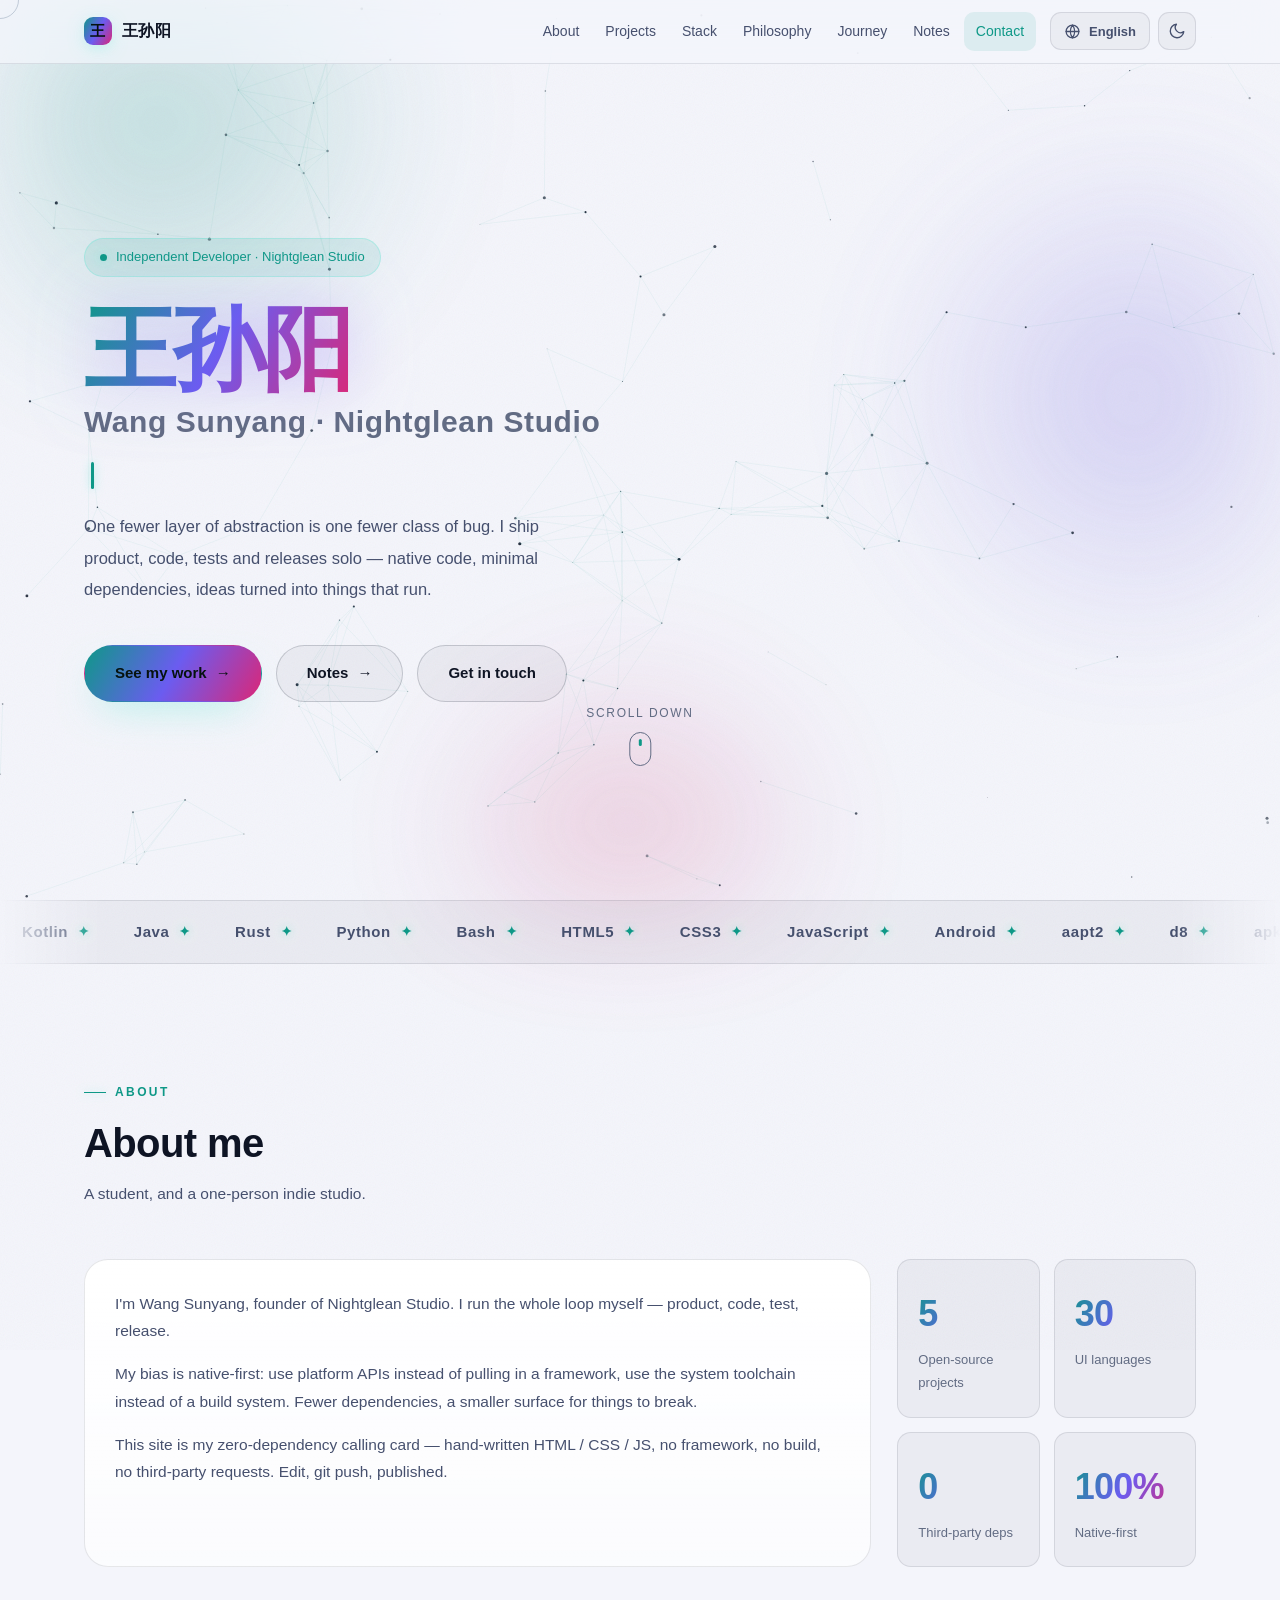
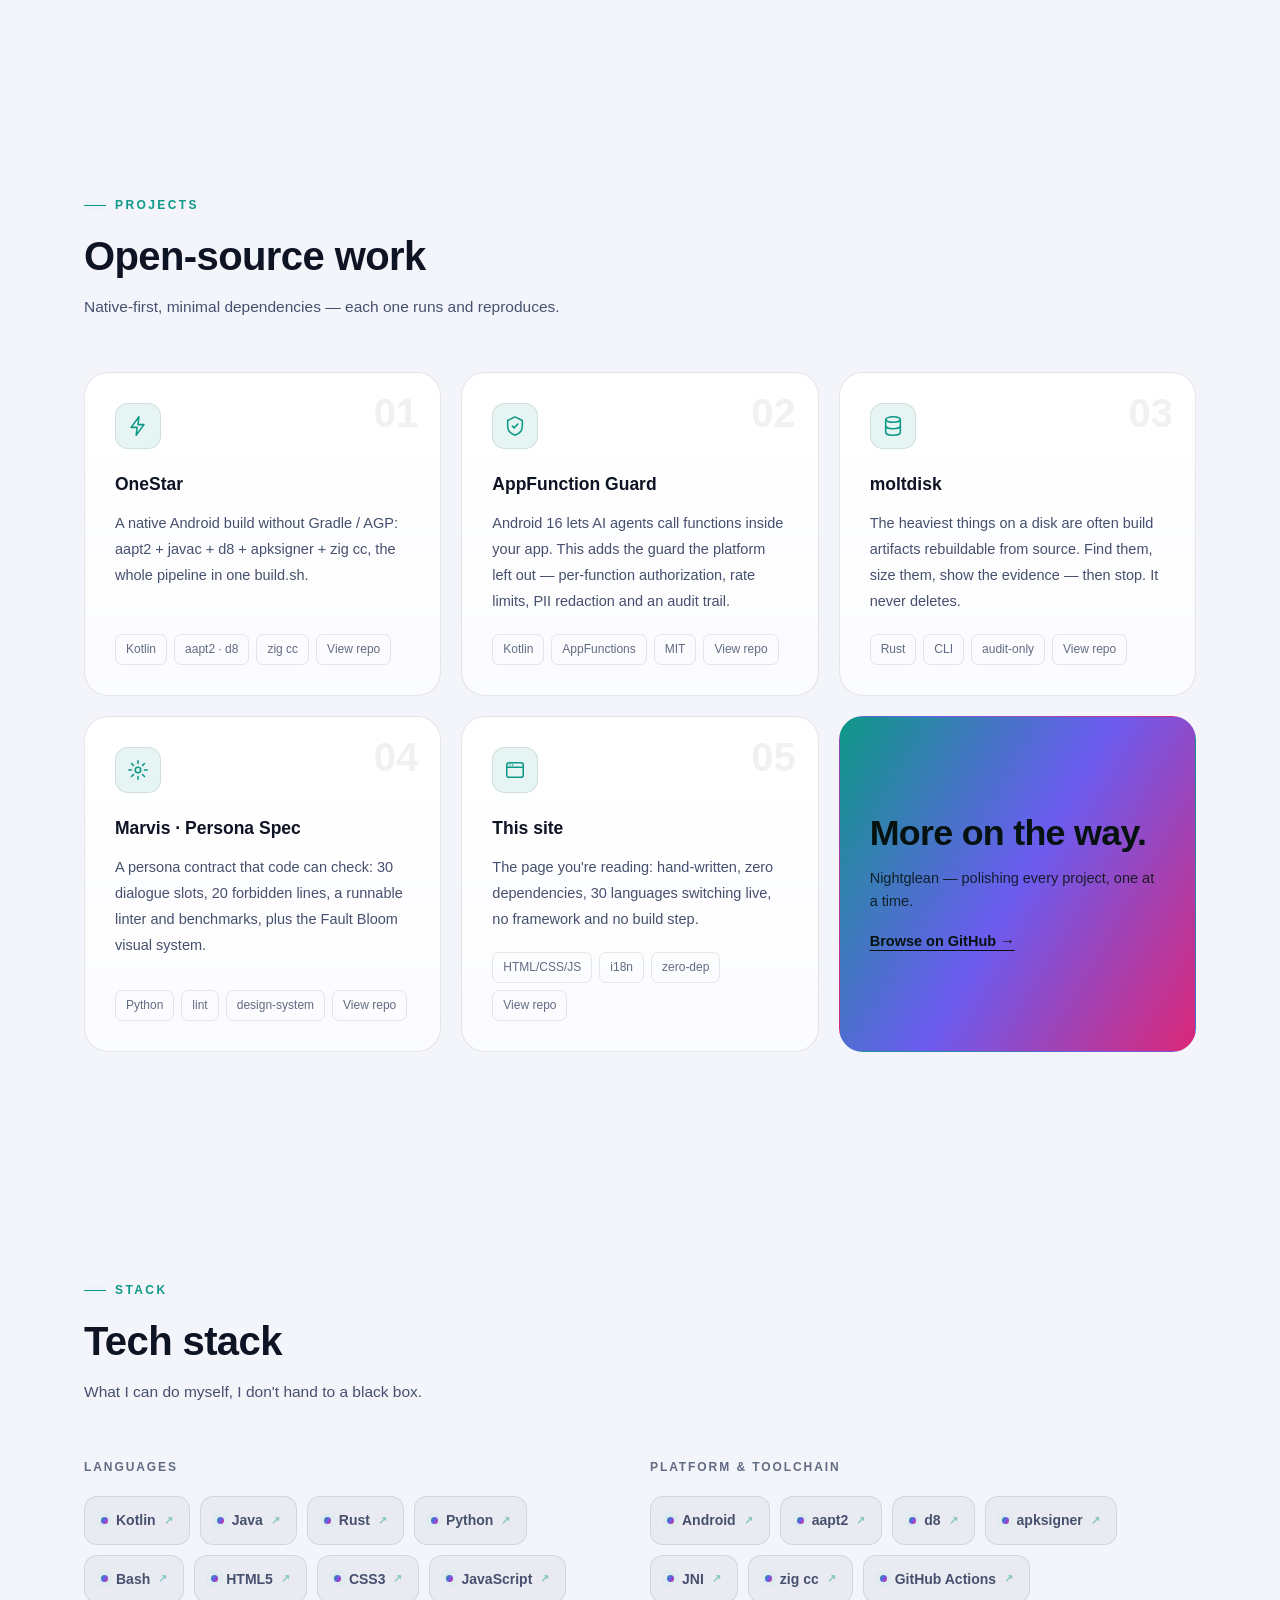
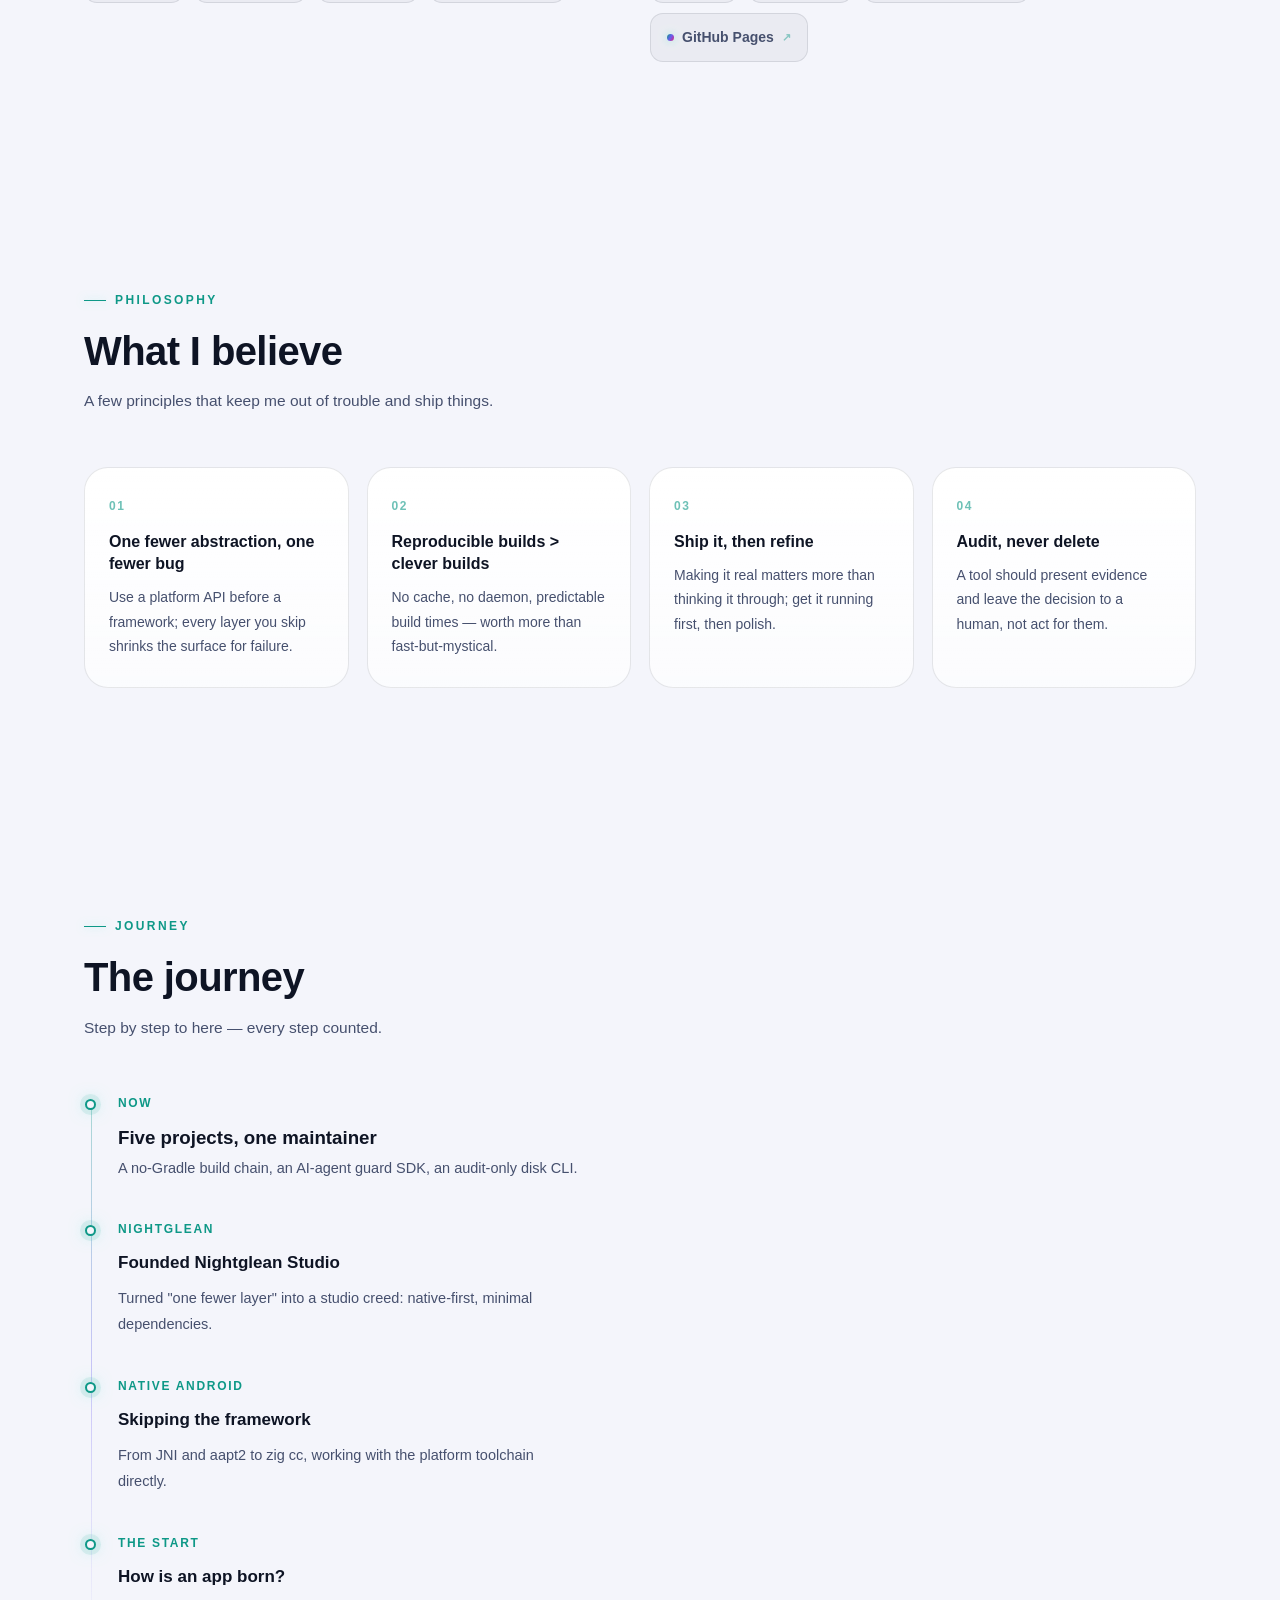
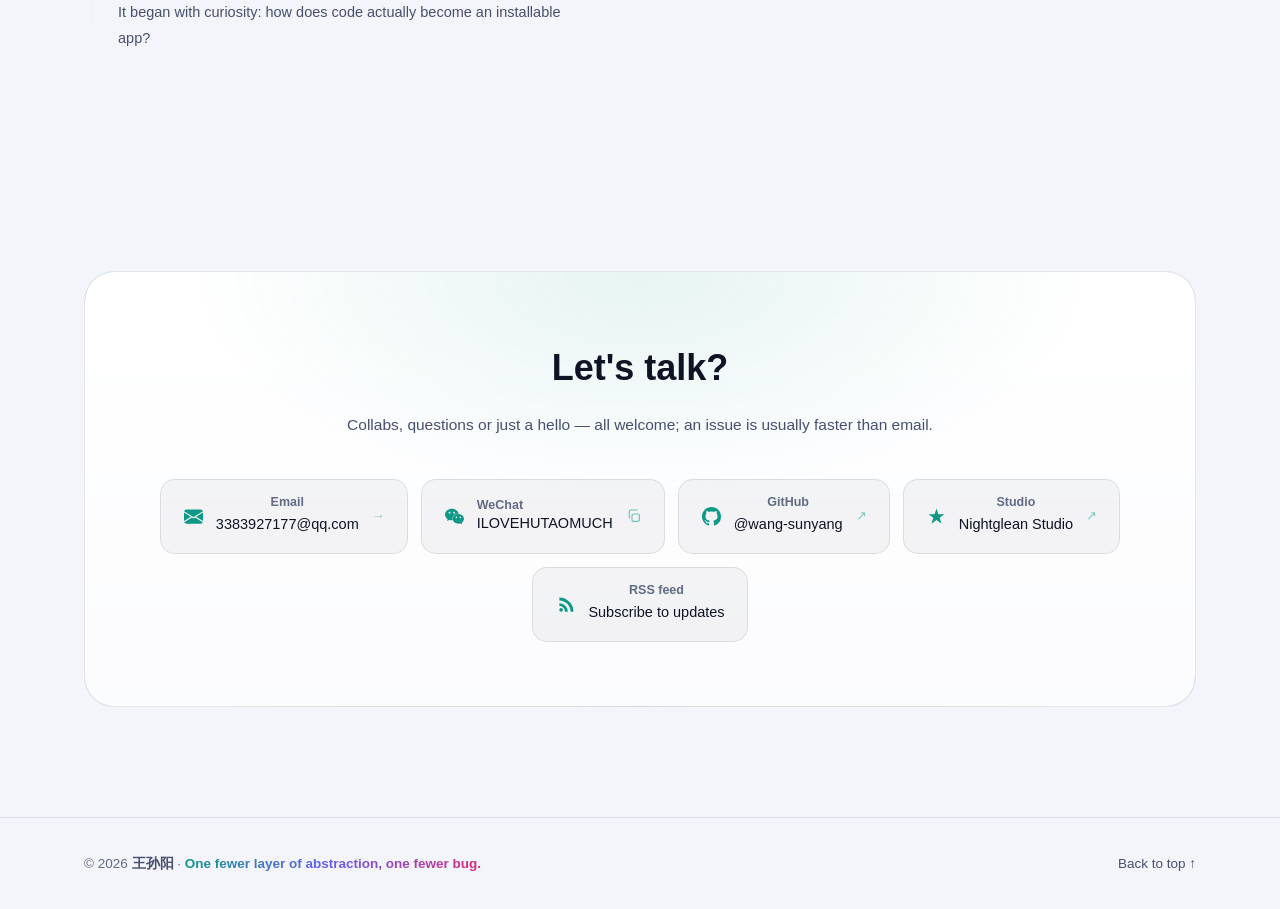
==== commit f25aff8b: "feat(seo): 补齐 Open Graph 语言标注（og:locale:alternate 与 og:url 一致性） - A2：11 个页面补单一且互补的 og:locale:alterna" ====
--- a/index.html
+++ b/index.html
@@ -15,6 +15,7 @@
 <meta property="og:description" content="原生 Android、无 Gradle 构建链、AI Agent 权限闸门。少一层抽象，就少一类 bug。">
 <meta property="og:url" content="https://wang-sunyang.github.io/">
 <meta property="og:locale" content="zh_CN">
+<meta property="og:locale:alternate" content="en_US">
 <meta name="twitter:card" content="summary_large_image">
 <meta name="twitter:title" content="王孙阳 · Wang Sunyang — 独立开发者">
 <meta name="twitter:description" content="原生 Android、无 Gradle 构建链、AI Agent 权限闸门。少一层抽象，就少一类 bug。">
@@ -501,6 +502,7 @@
   if(title){__set('meta[property="og:title"]',title);__set('meta[name="twitter:title"]',title);}
   if(desc){var __d=String(desc).replace(/<[^>]*>/g,"").replace(/\s+/g," ").trim();__set('meta[property="og:description"]',__d);__set('meta[name="twitter:description"]',__d);__set('meta[name="description"]',__d);}
   __set('meta[property="og:locale"]',__OG_LOCALE[code]||String(code).replace("-","_"));
+  __set('meta[property="og:locale:alternate"]', /^en/.test(code) ? "zh_CN" : "en_US");
 }
 var I18N_EXT_BASE="i18n/index/";
 /* ============================================================
